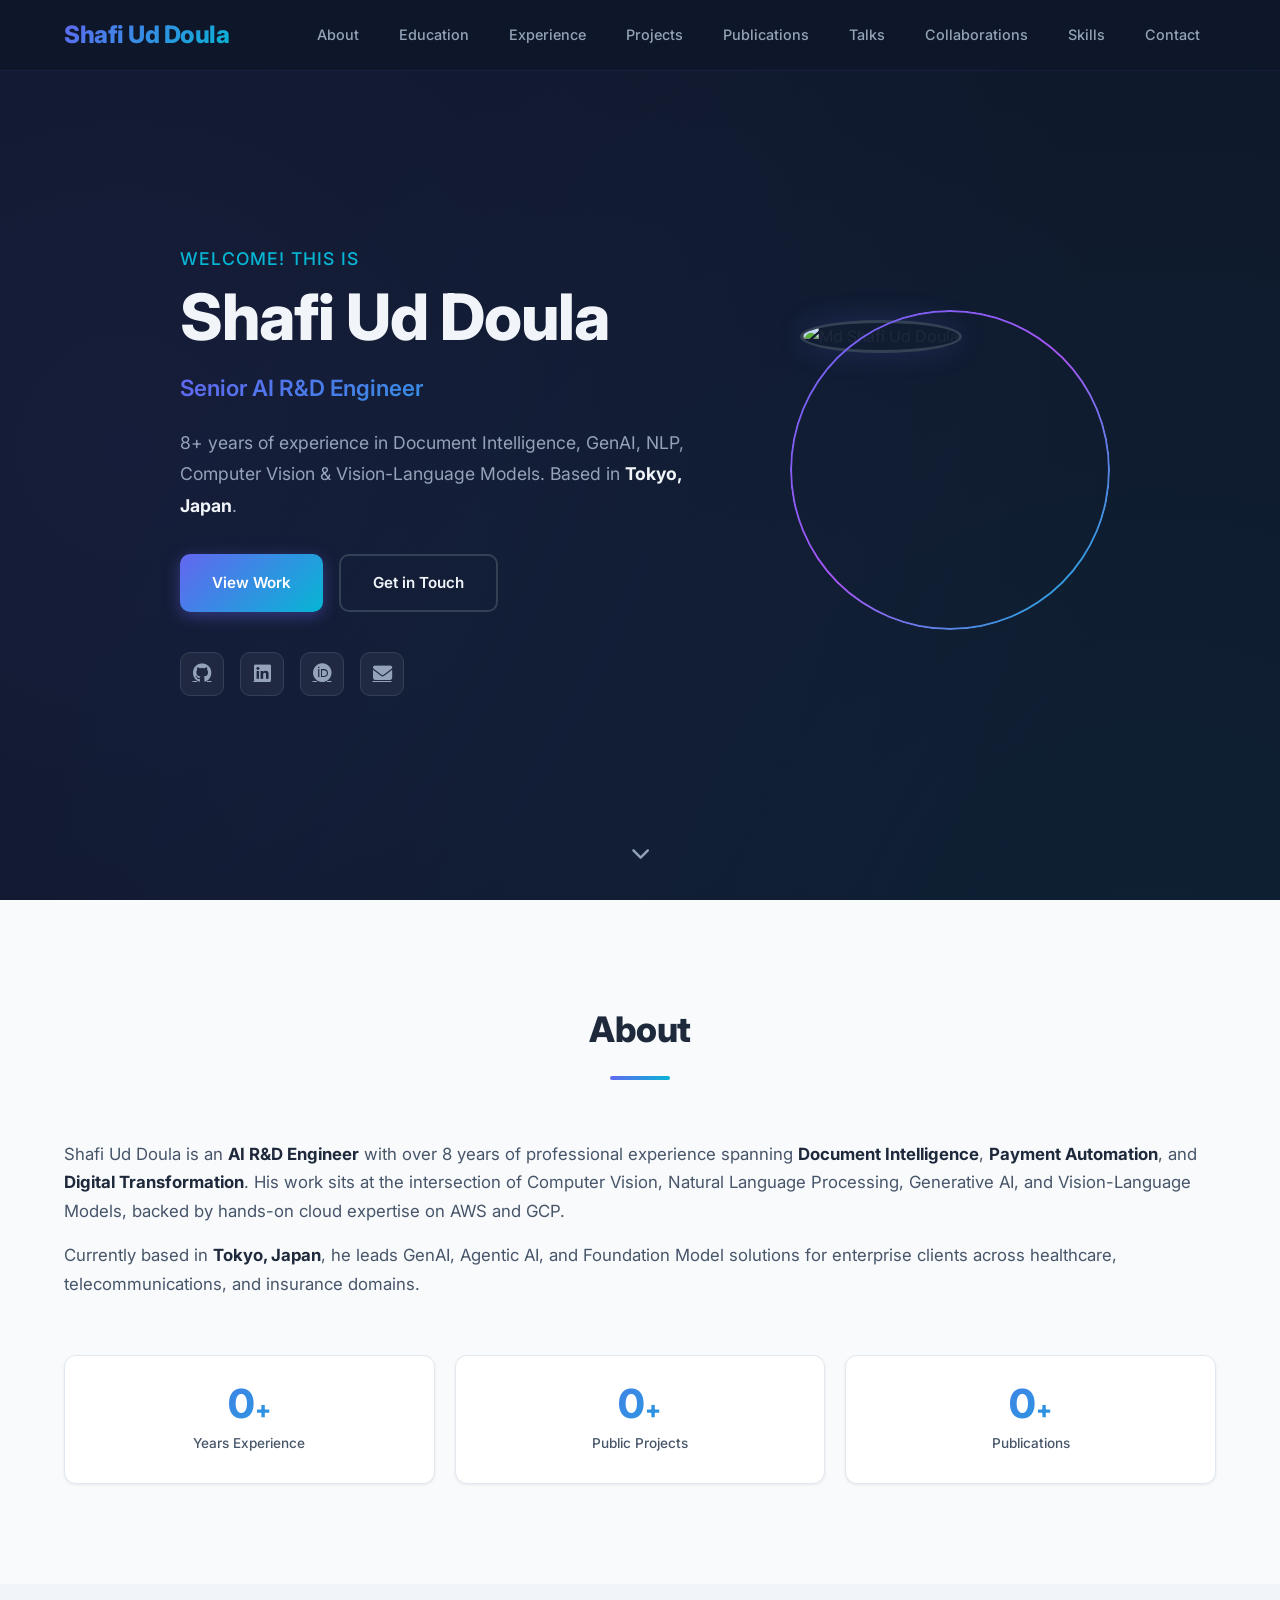
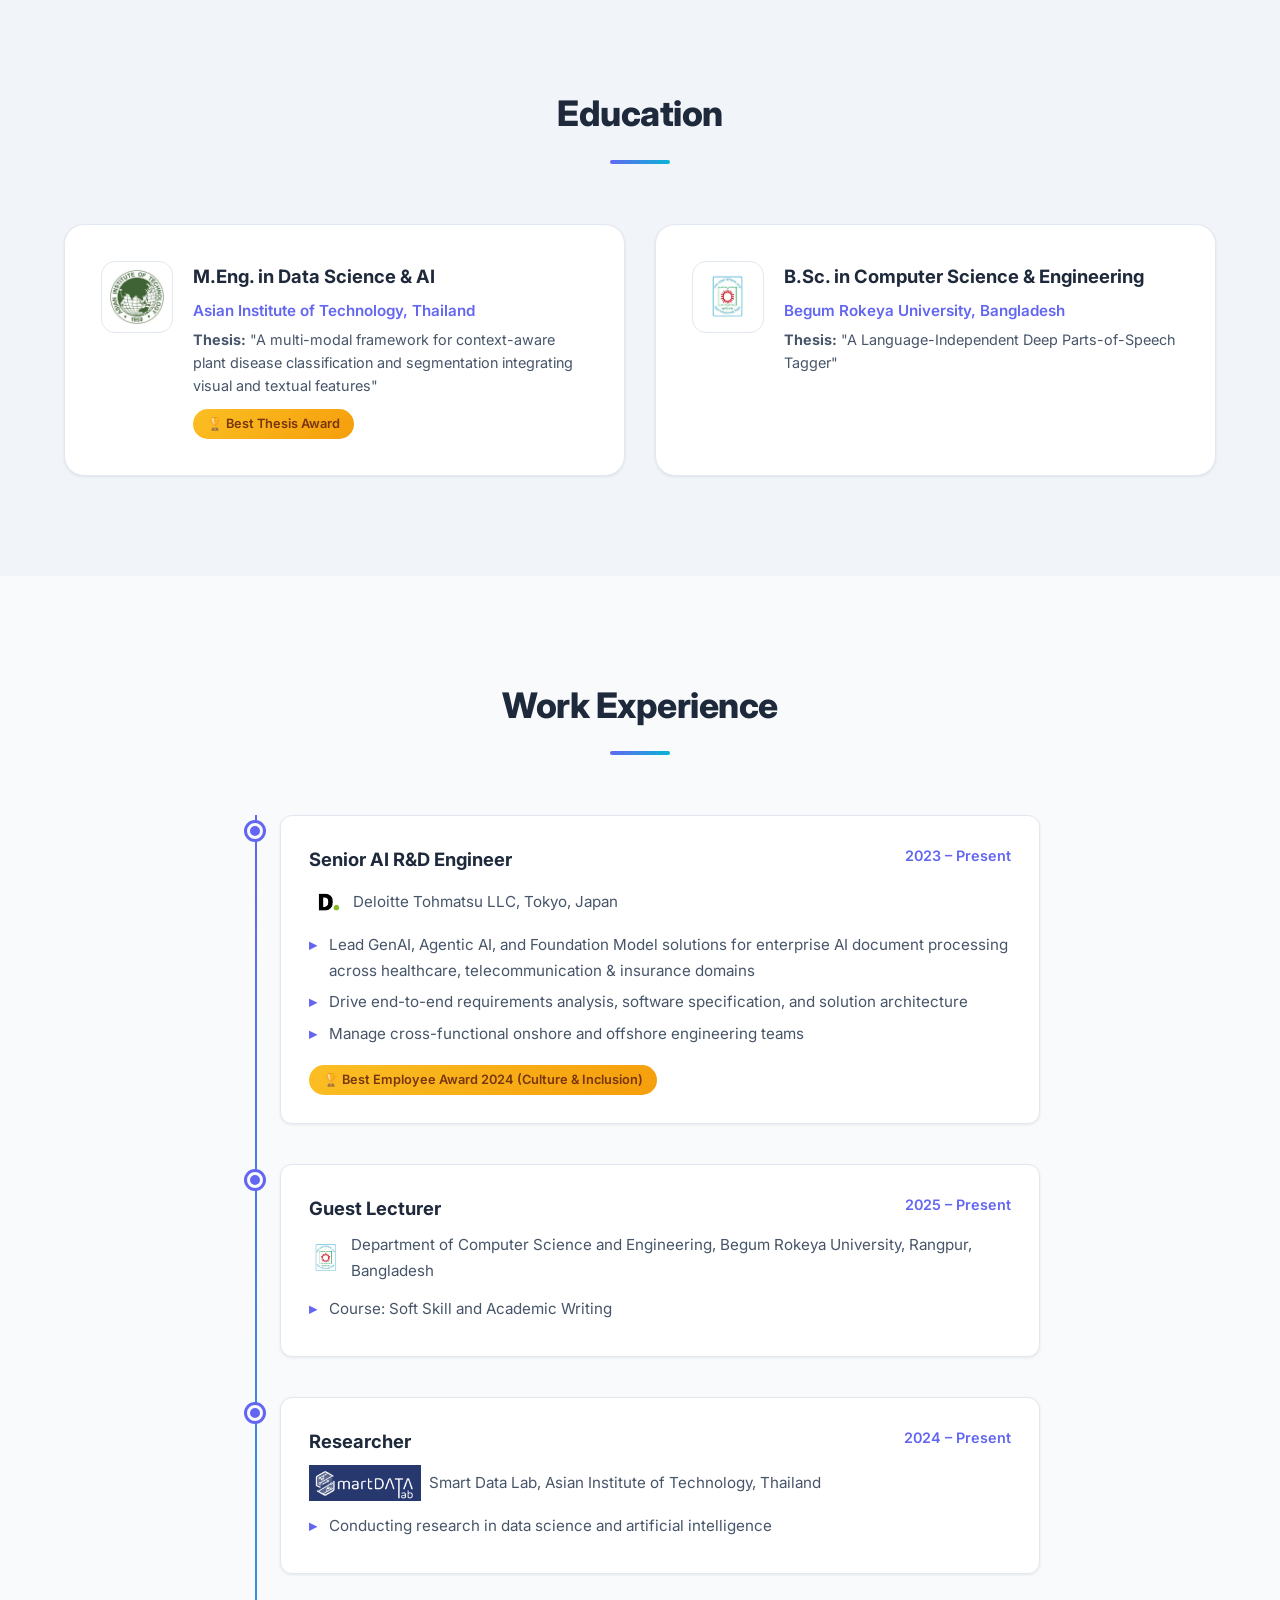
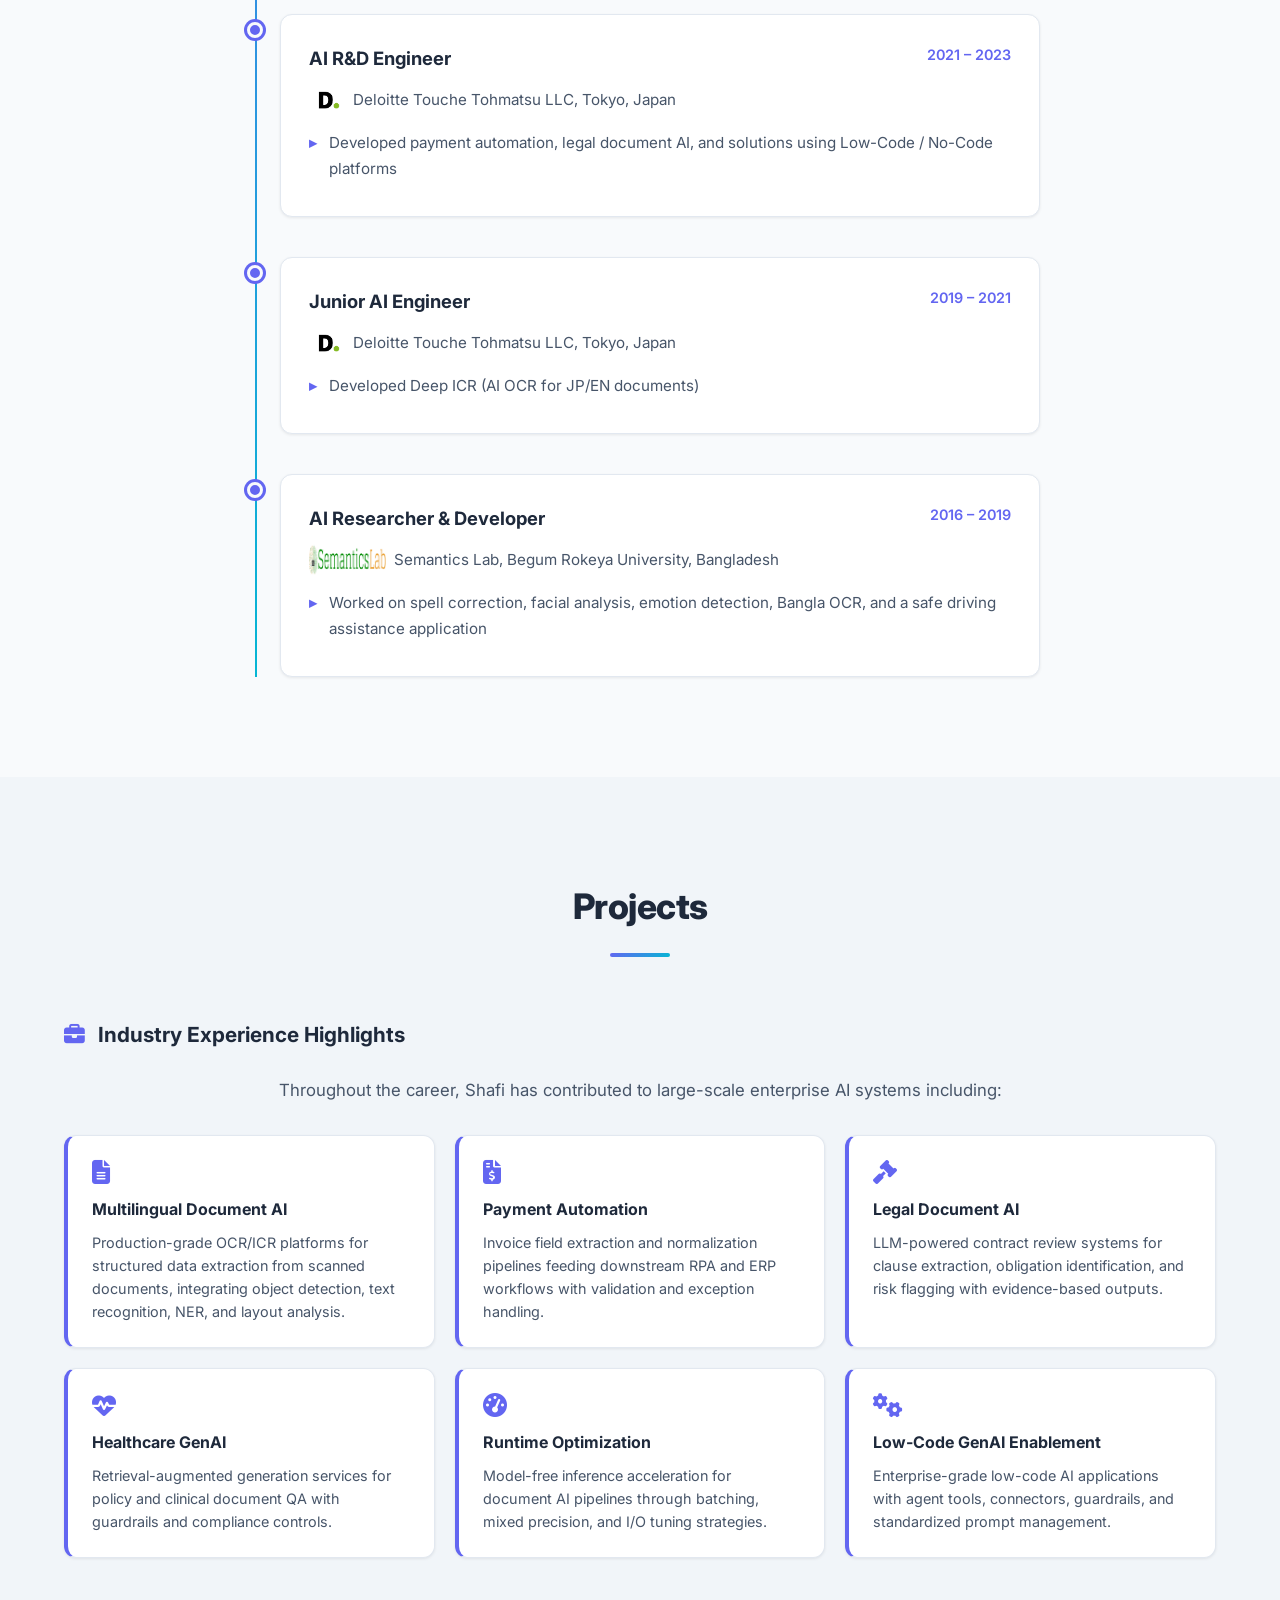
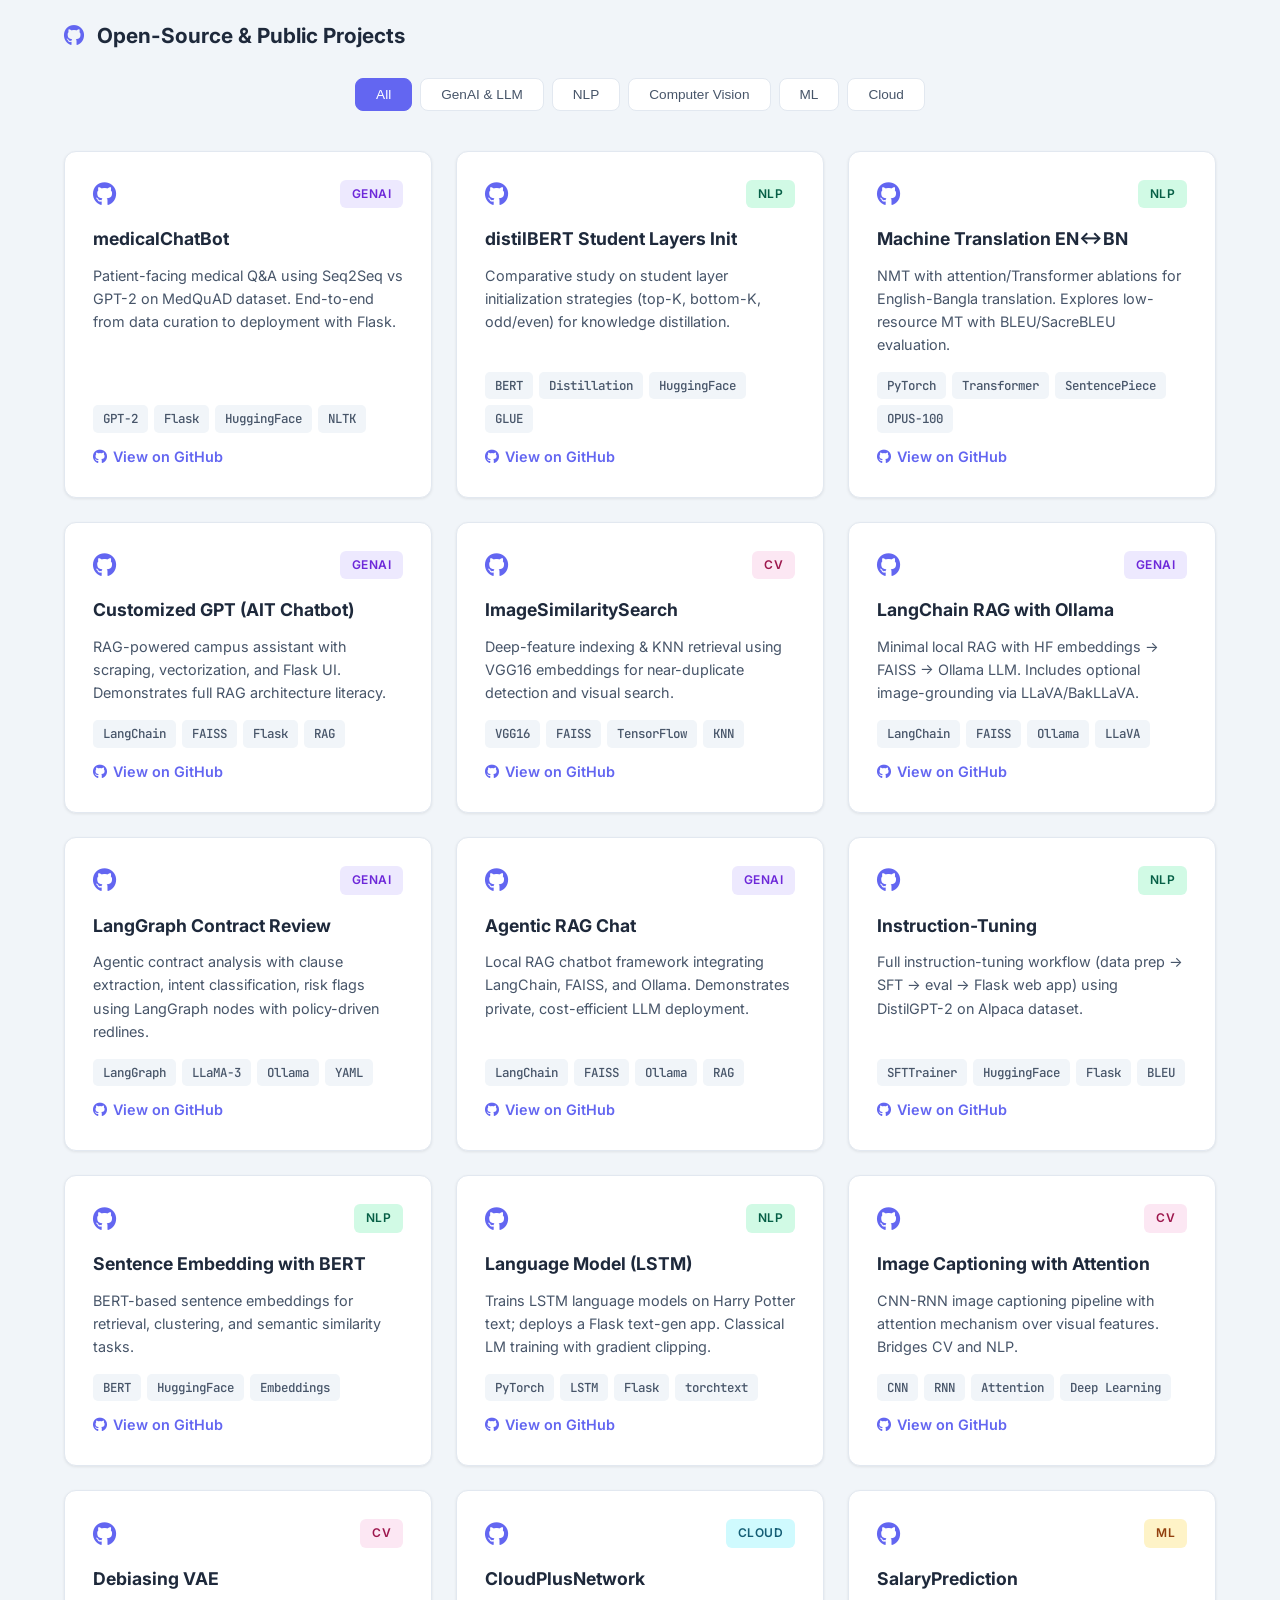
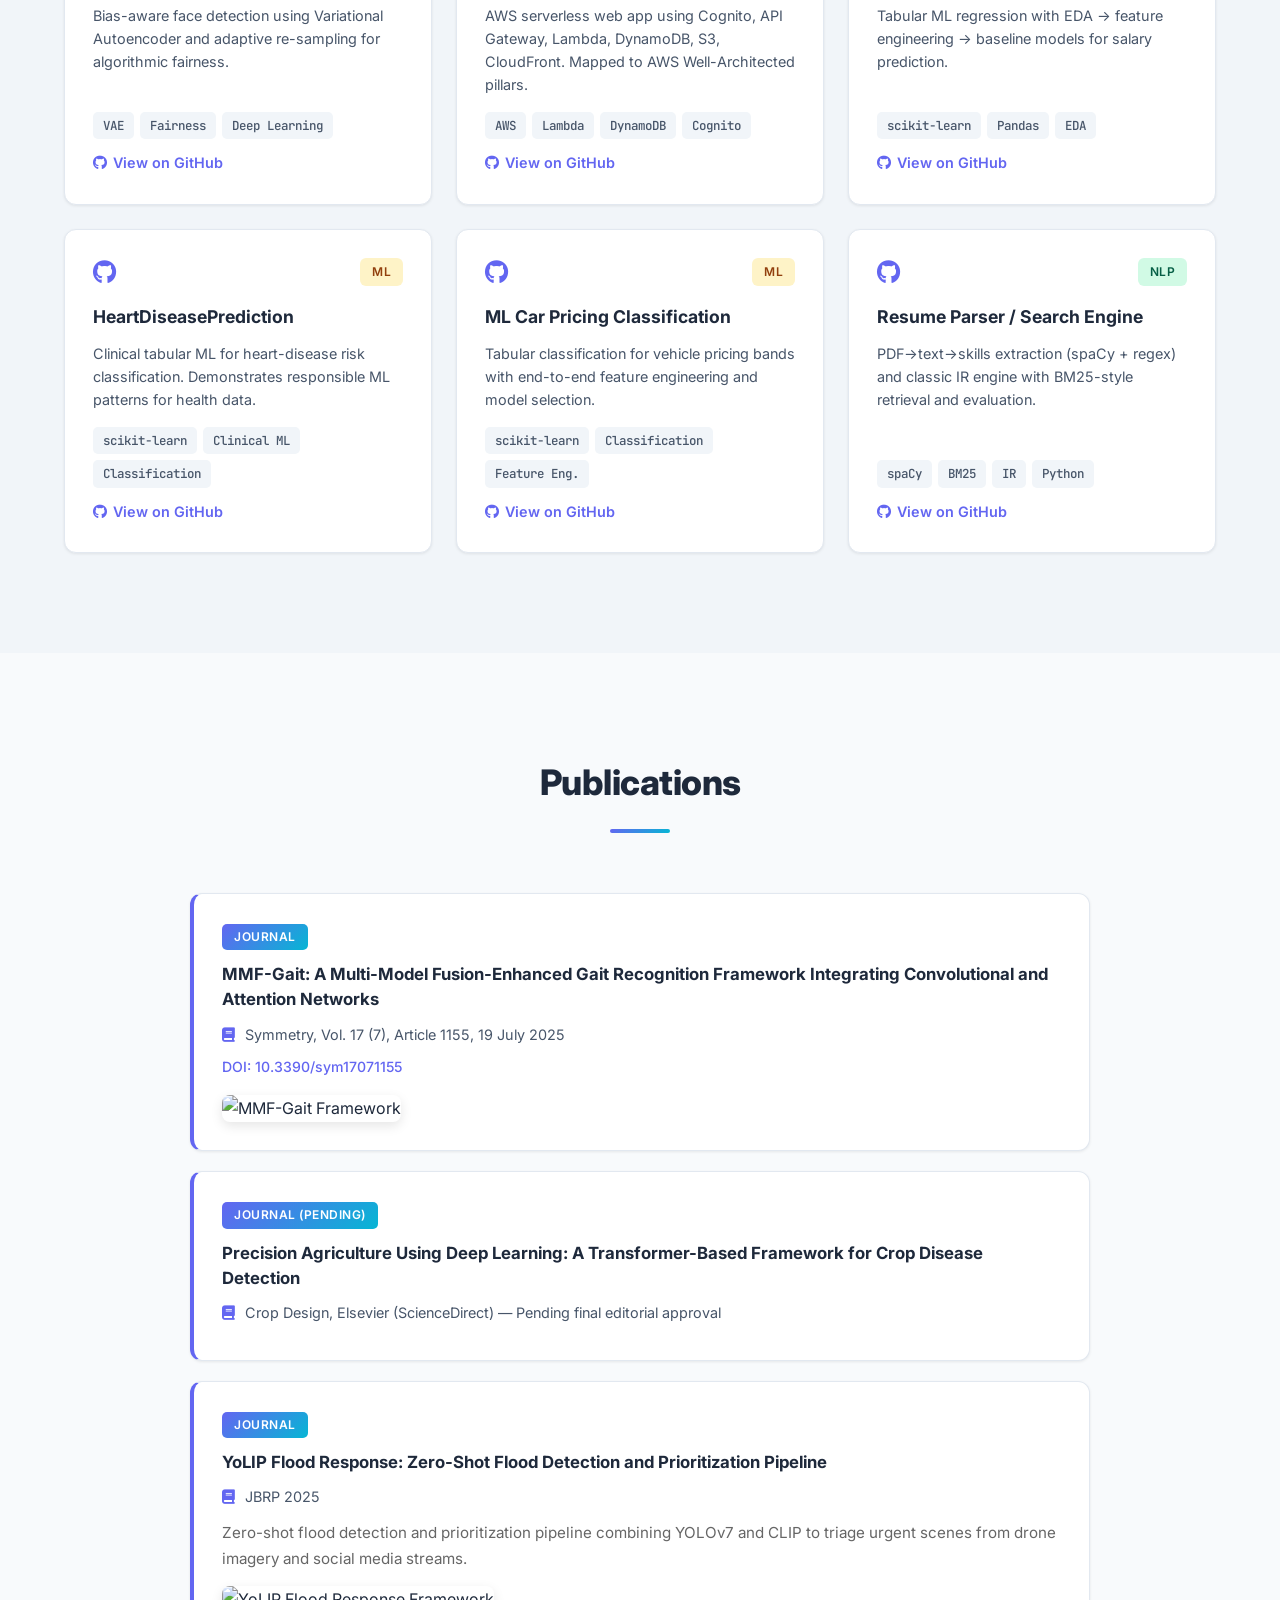
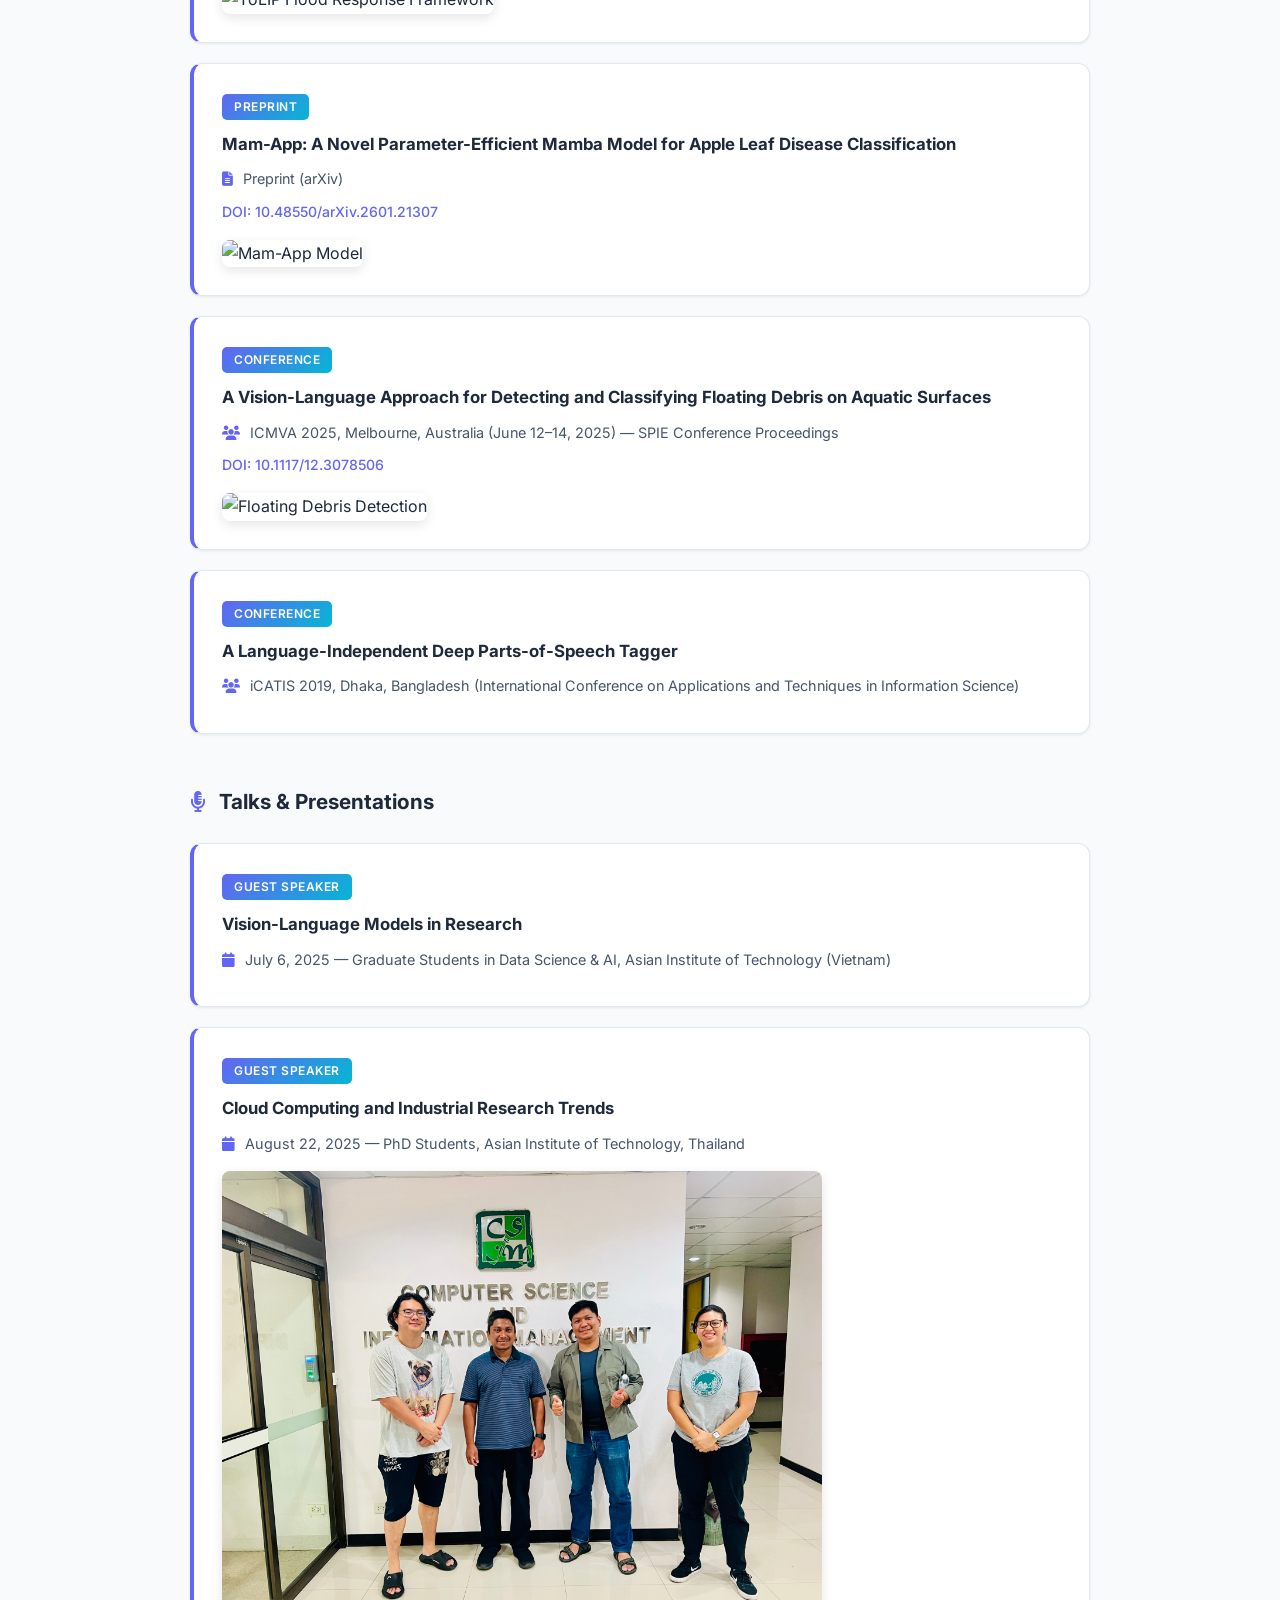
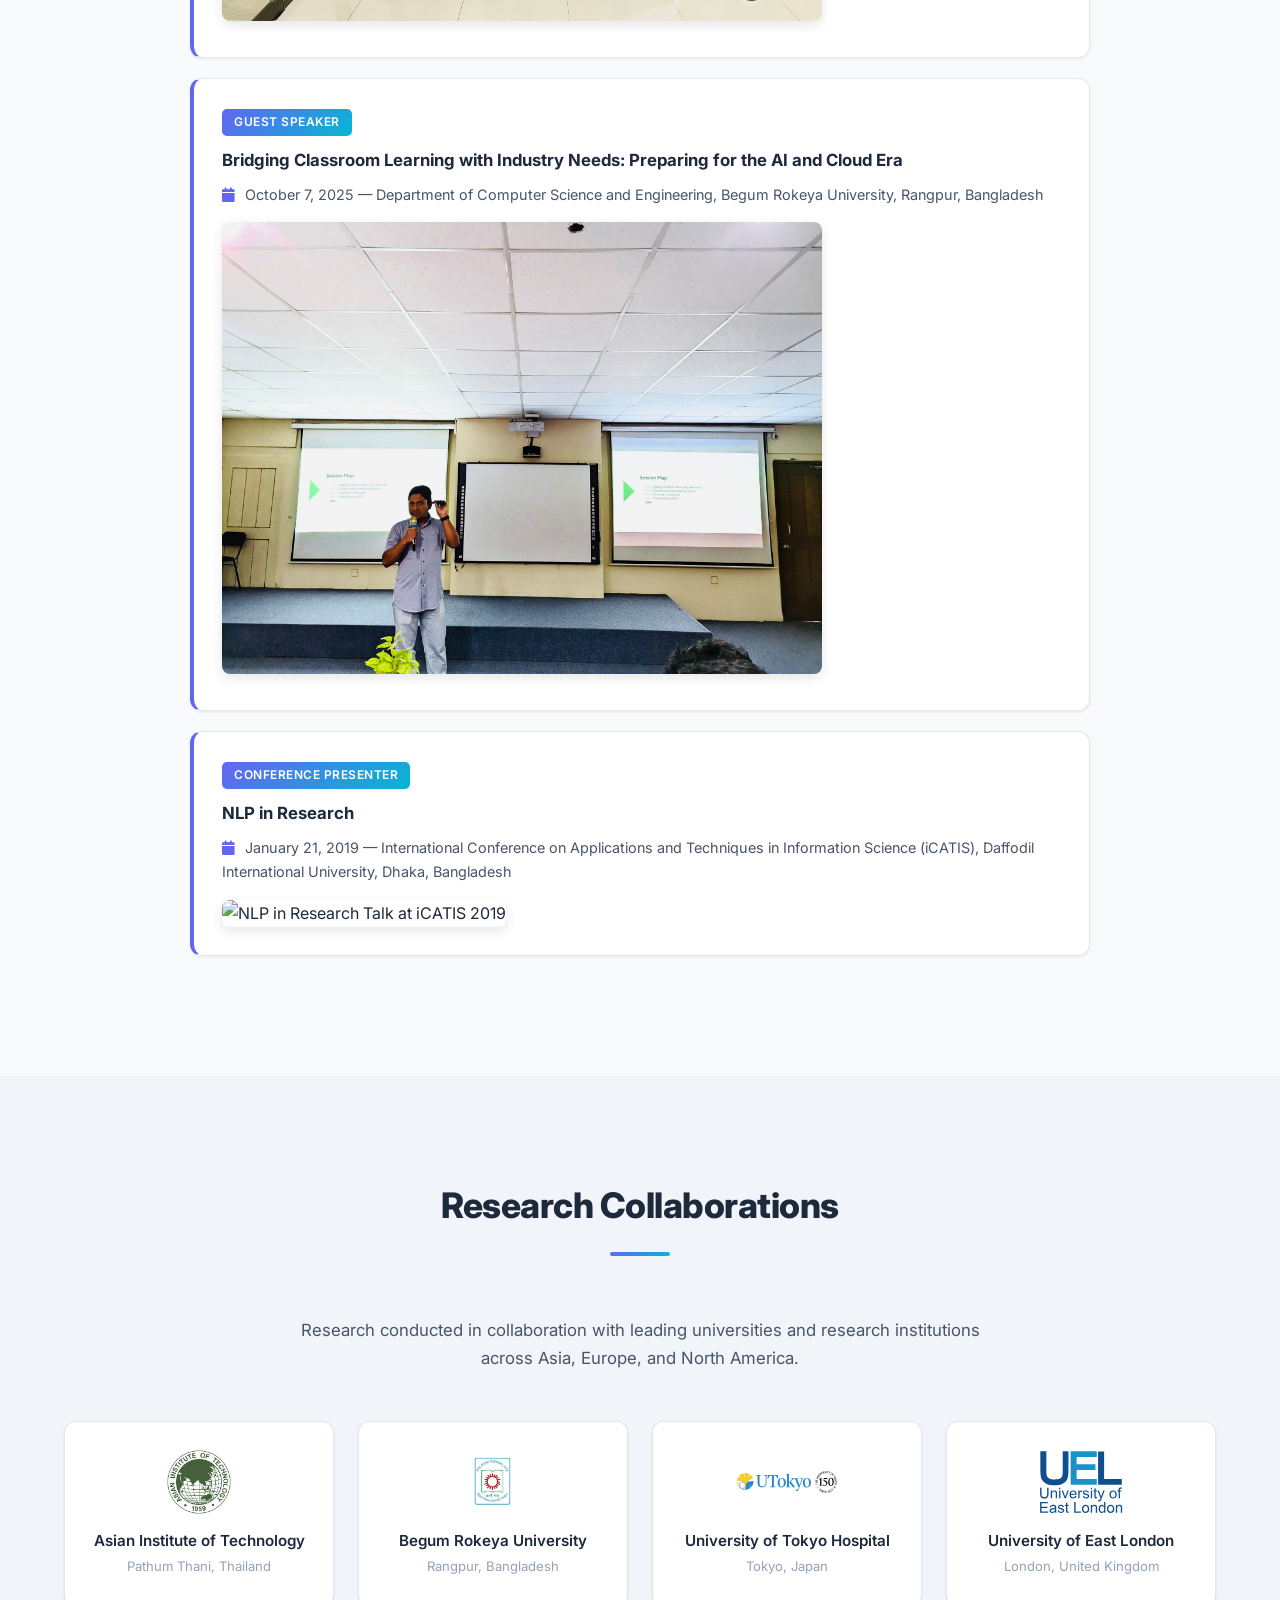
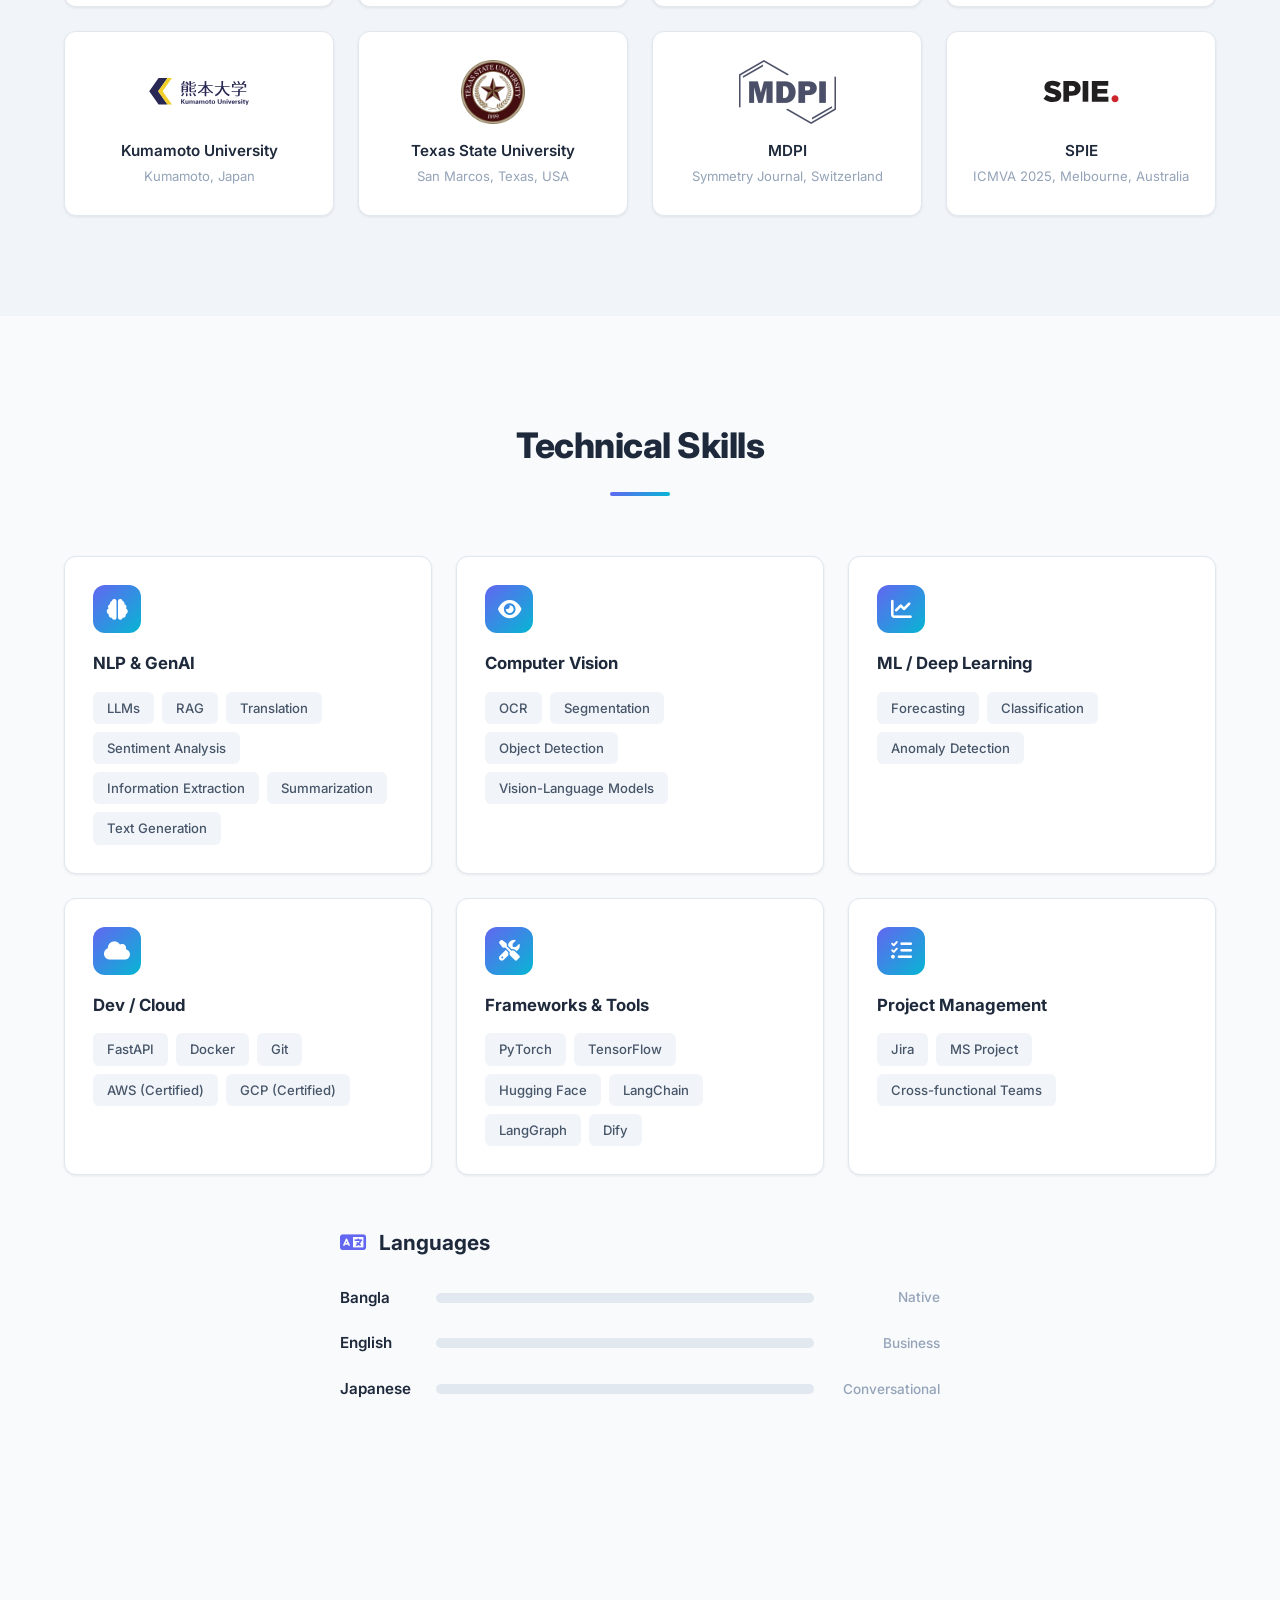
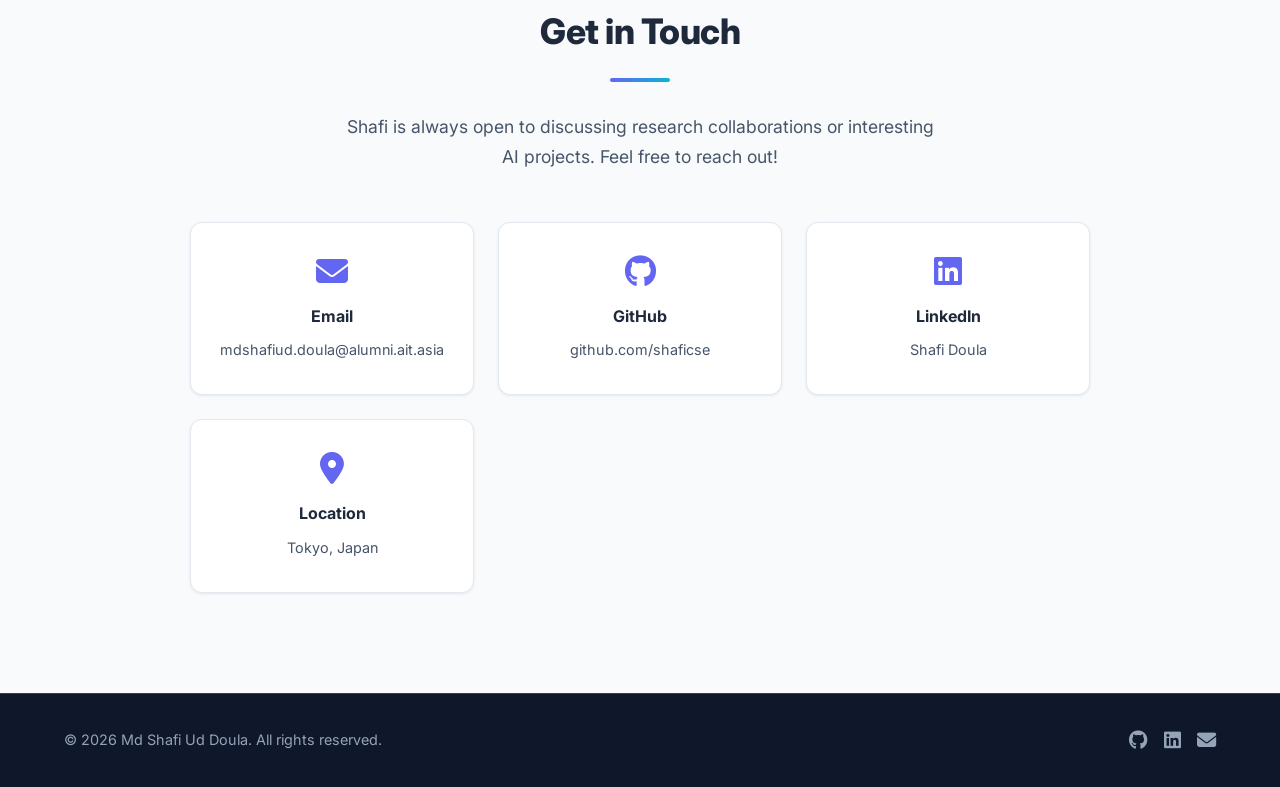
==== index.html @ 8a2961eb "Remove passing years from education section" ====
<!DOCTYPE html>
<html lang="en">
<head>
    <meta charset="UTF-8">
    <meta name="viewport" content="width=device-width, initial-scale=1.0">
    <title>Md Shafi Ud Doula — AI R&D Engineer</title>
    <meta name="description" content="Personal website of Md Shafi Ud Doula — AI R&D Engineer specializing in NLP, GenAI, Computer Vision, and Vision-Language Models.">
    <meta http-equiv="Cache-Control" content="no-cache, no-store, must-revalidate">
    <meta http-equiv="Pragma" content="no-cache">
    <meta http-equiv="Expires" content="0">
    <link rel="preconnect" href="https://fonts.googleapis.com">
    <link rel="preconnect" href="https://fonts.gstatic.com" crossorigin>
    <link href="https://fonts.googleapis.com/css2?family=Inter:wght@300;400;500;600;700;800&family=JetBrains+Mono:wght@400;500&display=swap" rel="stylesheet">
    <link rel="stylesheet" href="https://cdnjs.cloudflare.com/ajax/libs/font-awesome/6.5.1/css/all.min.css">
    <link rel="stylesheet" href="style.css?v=20260305c">
</head>
<body>
    <!-- Navigation -->
    <nav id="navbar" class="navbar">
        <div class="nav-container">
            <a href="#hero" class="nav-logo">Shafi Ud Doula</a>
            <button class="nav-toggle" id="navToggle" aria-label="Toggle navigation">
                <span></span><span></span><span></span>
            </button>
            <ul class="nav-menu" id="navMenu">
                <li><a href="#about" class="nav-link">About</a></li>
                <li><a href="#education" class="nav-link">Education</a></li>
                <li><a href="#experience" class="nav-link">Experience</a></li>
                <li><a href="#projects" class="nav-link">Projects</a></li>
                <li><a href="#publications" class="nav-link">Publications</a></li>
                <li><a href="#talks" class="nav-link">Talks</a></li>
                <li><a href="#collaborations" class="nav-link">Collaborations</a></li>
                <li><a href="#skills" class="nav-link">Skills</a></li>
                <li><a href="#contact" class="nav-link">Contact</a></li>
            </ul>
        </div>
    </nav>

    <!-- Hero Section -->
    <section id="hero" class="hero">
        <div class="hero-particles" id="particles"></div>
        <div class="hero-content">
            <div class="hero-text">
                <p class="hero-greeting">Welcome! This is</p>
                <h1 class="hero-name">Shafi Ud Doula</h1>
                <p class="hero-title typing-effect">Senior AI R&D Engineer</p>
                <p class="hero-description">
                    8+ years of experience in Document Intelligence, GenAI, NLP, Computer Vision & Vision-Language Models. 
                    Based in <strong>Tokyo, Japan</strong>.
                </p>
                <div class="hero-cta">
                    <a href="#projects" class="btn btn-primary">View Work</a>
                    <a href="#contact" class="btn btn-outline">Get in Touch</a>
                </div>
                <div class="hero-social">
                    <a href="https://github.com/shaficse" target="_blank" rel="noopener" aria-label="GitHub"><i class="fab fa-github"></i></a>
                    <a href="https://www.linkedin.com/in/shafi-doula-157063150" target="_blank" rel="noopener" aria-label="LinkedIn"><i class="fab fa-linkedin"></i></a>
                    <a href="https://orcid.org/0009-0007-6948-7768" target="_blank" rel="noopener" aria-label="ORCID"><i class="fab fa-orcid"></i></a>
                    <a href="mailto:mdshafiud.doula@alumni.ait.asia" aria-label="Email"><i class="fas fa-envelope"></i></a>
                </div>
            </div>
            <div class="hero-visual">
                <div class="hero-avatar">
                    <div class="avatar-ring"></div>
                    <img src="profile-photo.jpg" alt="Md Shafi Ud Doula" class="avatar-photo">
                </div>
            </div>
        </div>
        <a href="#about" class="scroll-indicator" aria-label="Scroll down">
            <i class="fas fa-chevron-down"></i>
        </a>
    </section>

    <!-- About Section -->
    <section id="about" class="section">
        <div class="container">
            <h2 class="section-title">About</h2>
            <div class="about-grid">
                <div class="about-text">
                    <p>
                        Shafi Ud Doula is an <strong>AI R&D Engineer</strong> with over 8 years of professional experience spanning 
                        <strong>Document Intelligence</strong>, <strong>Payment Automation</strong>, and <strong>Digital Transformation</strong>. 
                        His work sits at the intersection of Computer Vision, Natural Language Processing, Generative AI, 
                        and Vision-Language Models, backed by hands-on cloud expertise on AWS and GCP.
                    </p>
                    <p>
                        Currently based in <strong>Tokyo, Japan</strong>, 
                        he leads GenAI, Agentic AI, and Foundation Model solutions for enterprise clients across healthcare, 
                        telecommunications, and insurance domains.
                    </p>
                </div>
                <div class="about-stats">
                    <div class="stat-card">
                        <div class="stat-number" data-target="8">0</div>
                        <div class="stat-label">Years Experience</div>
                    </div>
                    <div class="stat-card">
                        <div class="stat-number" data-target="19">0</div>
                        <div class="stat-label">Public Projects</div>
                    </div>
                    <div class="stat-card">
                        <div class="stat-number" data-target="5">0</div>
                        <div class="stat-label">Publications</div>
                    </div>
                </div>
            </div>
        </div>
    </section>

    <!-- Education Section -->
    <section id="education" class="section section-alt">
        <div class="container">
            <h2 class="section-title">Education</h2>
            <div class="education-grid">
                <div class="edu-card">
                    <div class="edu-icon"><img src="logos/ait.jpeg" alt="AIT Logo"></div>
                    <div class="edu-content">
                        <h3>M.Eng. in Data Science & AI</h3>
                        <p class="edu-institution">Asian Institute of Technology, Thailand</p>
                        <p class="edu-thesis"><strong>Thesis:</strong> "A multi-modal framework for context-aware plant disease classification and segmentation integrating visual and textual features"</p>
                        <span class="edu-badge">🏆 Best Thesis Award</span>
                    </div>
                </div>
                <div class="edu-card">
                    <div class="edu-icon"><img src="logos/brur.jpeg" alt="BRUR Logo"></div>
                    <div class="edu-content">
                        <h3>B.Sc. in Computer Science & Engineering</h3>
                        <p class="edu-institution">Begum Rokeya University, Bangladesh</p>
                        <p class="edu-thesis"><strong>Thesis:</strong> "A Language-Independent Deep Parts-of-Speech Tagger"</p>
                    </div>
                </div>
            </div>
        </div>
    </section>

    <!-- Experience Section -->
    <section id="experience" class="section">
        <div class="container">
            <h2 class="section-title">Work Experience</h2>
            <div class="timeline">
                <div class="timeline-item">
                    <div class="timeline-marker"></div>
                    <div class="timeline-content">
                        <div class="timeline-header">
                            <h3>Senior AI R&D Engineer</h3>
                            <span class="timeline-date">2023 – Present</span>
                        </div>
                        <p class="timeline-company"><img src="logos/dl.png" alt="Deloitte" class="timeline-logo"> Deloitte Tohmatsu LLC, Tokyo, Japan</p>
                        <ul>
                            <li>Lead GenAI, Agentic AI, and Foundation Model solutions for enterprise AI document processing across healthcare, telecommunication & insurance domains</li>
                            <li>Drive end-to-end requirements analysis, software specification, and solution architecture</li>
                            <li>Manage cross-functional onshore and offshore engineering teams</li>
                        </ul>
                        <span class="timeline-badge">🏆 Best Employee Award 2024 (Culture & Inclusion)</span>
                    </div>
                </div>
                <div class="timeline-item">
                    <div class="timeline-marker"></div>
                    <div class="timeline-content">
                        <div class="timeline-header">
                            <h3>Guest Lecturer</h3>
                            <span class="timeline-date">2025 – Present</span>
                        </div>
                        <p class="timeline-company"><img src="logos/brur.jpeg" alt="BRUR" class="timeline-logo"> Department of Computer Science and Engineering, Begum Rokeya University, Rangpur, Bangladesh</p>
                        <ul>
                            <li>Course: Soft Skill and Academic Writing</li>
                        </ul>
                    </div>
                </div>
                <div class="timeline-item">
                    <div class="timeline-marker"></div>
                    <div class="timeline-content">
                        <div class="timeline-header">
                            <h3>Researcher</h3>
                            <span class="timeline-date">2024 – Present</span>
                        </div>
                        <p class="timeline-company"><img src="logos/smartdatalab.jpeg" alt="Smart Data Lab" class="timeline-logo"> Smart Data Lab, Asian Institute of Technology, Thailand</p>
                        <ul>
                            <li>Conducting research in data science and artificial intelligence</li>
                        </ul>
                    </div>
                </div>
                <div class="timeline-item">
                    <div class="timeline-marker"></div>
                    <div class="timeline-content">
                        <div class="timeline-header">
                            <h3>AI R&D Engineer</h3>
                            <span class="timeline-date">2021 – 2023</span>
                        </div>
                        <p class="timeline-company"><img src="logos/dl.png" alt="Deloitte" class="timeline-logo"> Deloitte Touche Tohmatsu LLC, Tokyo, Japan</p>
                        <ul>
                            <li>Developed payment automation, legal document AI, and solutions using Low-Code / No-Code platforms</li>
                        </ul>
                    </div>
                </div>
                <div class="timeline-item">
                    <div class="timeline-marker"></div>
                    <div class="timeline-content">
                        <div class="timeline-header">
                            <h3>Junior AI Engineer</h3>
                            <span class="timeline-date">2019 – 2021</span>
                        </div>
                        <p class="timeline-company"><img src="logos/dl.png" alt="Deloitte" class="timeline-logo"> Deloitte Touche Tohmatsu LLC, Tokyo, Japan</p>
                        <ul>
                            <li>Developed Deep ICR (AI OCR for JP/EN documents)</li>
                        </ul>
                    </div>
                </div>
                <div class="timeline-item">
                    <div class="timeline-marker"></div>
                    <div class="timeline-content">
                        <div class="timeline-header">
                            <h3>AI Researcher & Developer</h3>
                            <span class="timeline-date">2016 – 2019</span>
                        </div>
                        <p class="timeline-company"><img src="logos/sl.png" alt="Semantics Lab" class="timeline-logo"> Semantics Lab, Begum Rokeya University, Bangladesh</p>
                        <ul>
                            <li>Worked on spell correction, facial analysis, emotion detection, Bangla OCR, and a safe driving assistance application</li>
                        </ul>
                    </div>
                </div>
            </div>
        </div>
    </section>

    <!-- Projects Section -->
    <section id="projects" class="section section-alt">
        <div class="container">
            <h2 class="section-title">Projects</h2>

            <!-- Industry Experience Summary -->
            <div class="industry-summary">
                <h3 class="subsection-title"><i class="fas fa-briefcase"></i> Industry Experience Highlights</h3>
                <p class="industry-desc">Throughout the career, Shafi has contributed to large-scale enterprise AI systems including:</p>
                <div class="industry-grid">
                    <div class="industry-item">
                        <i class="fas fa-file-alt"></i>
                        <h4>Multilingual Document AI</h4>
                        <p>Production-grade OCR/ICR platforms for structured data extraction from scanned documents, integrating object detection, text recognition, NER, and layout analysis.</p>
                    </div>
                    <div class="industry-item">
                        <i class="fas fa-file-invoice-dollar"></i>
                        <h4>Payment Automation</h4>
                        <p>Invoice field extraction and normalization pipelines feeding downstream RPA and ERP workflows with validation and exception handling.</p>
                    </div>
                    <div class="industry-item">
                        <i class="fas fa-gavel"></i>
                        <h4>Legal Document AI</h4>
                        <p>LLM-powered contract review systems for clause extraction, obligation identification, and risk flagging with evidence-based outputs.</p>
                    </div>
                    <div class="industry-item">
                        <i class="fas fa-heartbeat"></i>
                        <h4>Healthcare GenAI</h4>
                        <p>Retrieval-augmented generation services for policy and clinical document QA with guardrails and compliance controls.</p>
                    </div>
                    <div class="industry-item">
                        <i class="fas fa-tachometer-alt"></i>
                        <h4>Runtime Optimization</h4>
                        <p>Model-free inference acceleration for document AI pipelines through batching, mixed precision, and I/O tuning strategies.</p>
                    </div>
                    <div class="industry-item">
                        <i class="fas fa-cogs"></i>
                        <h4>Low-Code GenAI Enablement</h4>
                        <p>Enterprise-grade low-code AI applications with agent tools, connectors, guardrails, and standardized prompt management.</p>
                    </div>
                </div>
            </div>

            <!-- Public GitHub Projects -->
            <h3 class="subsection-title" style="margin-top: 60px;"><i class="fab fa-github"></i> Open-Source &amp; Public Projects</h3>
            <div class="projects-filter">
                <button class="filter-btn active" data-filter="all">All</button>
                <button class="filter-btn" data-filter="genai">GenAI &amp; LLM</button>
                <button class="filter-btn" data-filter="nlp">NLP</button>
                <button class="filter-btn" data-filter="cv">Computer Vision</button>
                <button class="filter-btn" data-filter="ml">ML</button>
                <button class="filter-btn" data-filter="cloud">Cloud</button>
            </div>
            <div class="projects-grid">
                <!-- Public GitHub Projects -->
                <div class="project-card" data-category="genai nlp">
                    <div class="project-header">
                        <i class="fab fa-github project-icon"></i>
                        <span class="project-tag tag-genai">GenAI</span>
                    </div>
                    <h3>medicalChatBot</h3>
                    <p>Patient-facing medical Q&A using Seq2Seq vs GPT-2 on MedQuAD dataset. End-to-end from data curation to deployment with Flask.</p>
                    <div class="project-tech">
                        <span>GPT-2</span><span>Flask</span><span>HuggingFace</span><span>NLTK</span>
                    </div>
                    <a href="https://github.com/shaficse/medicalChatBot" target="_blank" class="project-link"><i class="fab fa-github"></i> View on GitHub</a>
                </div>

                <div class="project-card" data-category="nlp genai">
                    <div class="project-header">
                        <i class="fab fa-github project-icon"></i>
                        <span class="project-tag tag-nlp">NLP</span>
                    </div>
                    <h3>distilBERT Student Layers Init</h3>
                    <p>Comparative study on student layer initialization strategies (top-K, bottom-K, odd/even) for knowledge distillation.</p>
                    <div class="project-tech">
                        <span>BERT</span><span>Distillation</span><span>HuggingFace</span><span>GLUE</span>
                    </div>
                    <a href="https://github.com/shaficse/distilBERT-Student-Layers-Initialization" target="_blank" class="project-link"><i class="fab fa-github"></i> View on GitHub</a>
                </div>

                <div class="project-card" data-category="nlp">
                    <div class="project-header">
                        <i class="fab fa-github project-icon"></i>
                        <span class="project-tag tag-nlp">NLP</span>
                    </div>
                    <h3>Machine Translation EN↔BN</h3>
                    <p>NMT with attention/Transformer ablations for English-Bangla translation. Explores low-resource MT with BLEU/SacreBLEU evaluation.</p>
                    <div class="project-tech">
                        <span>PyTorch</span><span>Transformer</span><span>SentencePiece</span><span>OPUS-100</span>
                    </div>
                    <a href="https://github.com/shaficse/Machine-Translation-En-Bn" target="_blank" class="project-link"><i class="fab fa-github"></i> View on GitHub</a>
                </div>

                <div class="project-card" data-category="genai">
                    <div class="project-header">
                        <i class="fab fa-github project-icon"></i>
                        <span class="project-tag tag-genai">GenAI</span>
                    </div>
                    <h3>Customized GPT (AIT Chatbot)</h3>
                    <p>RAG-powered campus assistant with scraping, vectorization, and Flask UI. Demonstrates full RAG architecture literacy.</p>
                    <div class="project-tech">
                        <span>LangChain</span><span>FAISS</span><span>Flask</span><span>RAG</span>
                    </div>
                    <a href="https://github.com/shaficse/Customized-GPT" target="_blank" class="project-link"><i class="fab fa-github"></i> View on GitHub</a>
                </div>

                <div class="project-card" data-category="cv">
                    <div class="project-header">
                        <i class="fab fa-github project-icon"></i>
                        <span class="project-tag tag-cv">CV</span>
                    </div>
                    <h3>ImageSimilaritySearch</h3>
                    <p>Deep-feature indexing & KNN retrieval using VGG16 embeddings for near-duplicate detection and visual search.</p>
                    <div class="project-tech">
                        <span>VGG16</span><span>FAISS</span><span>TensorFlow</span><span>KNN</span>
                    </div>
                    <a href="https://github.com/shaficse/ImageSimilaritySearch" target="_blank" class="project-link"><i class="fab fa-github"></i> View on GitHub</a>
                </div>

                <div class="project-card" data-category="genai">
                    <div class="project-header">
                        <i class="fab fa-github project-icon"></i>
                        <span class="project-tag tag-genai">GenAI</span>
                    </div>
                    <h3>LangChain RAG with Ollama</h3>
                    <p>Minimal local RAG with HF embeddings → FAISS → Ollama LLM. Includes optional image-grounding via LLaVA/BakLLaVA.</p>
                    <div class="project-tech">
                        <span>LangChain</span><span>FAISS</span><span>Ollama</span><span>LLaVA</span>
                    </div>
                    <a href="https://github.com/shaficse/langchain-rag-with-ollama" target="_blank" class="project-link"><i class="fab fa-github"></i> View on GitHub</a>
                </div>

                <div class="project-card" data-category="genai">
                    <div class="project-header">
                        <i class="fab fa-github project-icon"></i>
                        <span class="project-tag tag-genai">GenAI</span>
                    </div>
                    <h3>LangGraph Contract Review</h3>
                    <p>Agentic contract analysis with clause extraction, intent classification, risk flags using LangGraph nodes with policy-driven redlines.</p>
                    <div class="project-tech">
                        <span>LangGraph</span><span>LLaMA-3</span><span>Ollama</span><span>YAML</span>
                    </div>
                    <a href="https://github.com/shaficse/langgraph-ollama-contract-review" target="_blank" class="project-link"><i class="fab fa-github"></i> View on GitHub</a>
                </div>

                <div class="project-card" data-category="genai">
                    <div class="project-header">
                        <i class="fab fa-github project-icon"></i>
                        <span class="project-tag tag-genai">GenAI</span>
                    </div>
                    <h3>Agentic RAG Chat</h3>
                    <p>Local RAG chatbot framework integrating LangChain, FAISS, and Ollama. Demonstrates private, cost-efficient LLM deployment.</p>
                    <div class="project-tech">
                        <span>LangChain</span><span>FAISS</span><span>Ollama</span><span>RAG</span>
                    </div>
                    <a href="https://github.com/shaficse/Agentic-RAG-Ollama-LangChain-Chat" target="_blank" class="project-link"><i class="fab fa-github"></i> View on GitHub</a>
                </div>

                <div class="project-card" data-category="nlp genai">
                    <div class="project-header">
                        <i class="fab fa-github project-icon"></i>
                        <span class="project-tag tag-nlp">NLP</span>
                    </div>
                    <h3>Instruction-Tuning</h3>
                    <p>Full instruction-tuning workflow (data prep → SFT → eval → Flask web app) using DistilGPT-2 on Alpaca dataset.</p>
                    <div class="project-tech">
                        <span>SFTTrainer</span><span>HuggingFace</span><span>Flask</span><span>BLEU</span>
                    </div>
                    <a href="https://github.com/shaficse/Instruction-Tuning" target="_blank" class="project-link"><i class="fab fa-github"></i> View on GitHub</a>
                </div>

                <div class="project-card" data-category="nlp">
                    <div class="project-header">
                        <i class="fab fa-github project-icon"></i>
                        <span class="project-tag tag-nlp">NLP</span>
                    </div>
                    <h3>Sentence Embedding with BERT</h3>
                    <p>BERT-based sentence embeddings for retrieval, clustering, and semantic similarity tasks.</p>
                    <div class="project-tech">
                        <span>BERT</span><span>HuggingFace</span><span>Embeddings</span>
                    </div>
                    <a href="https://github.com/shaficse/Sentence-Embedding-with-BERT" target="_blank" class="project-link"><i class="fab fa-github"></i> View on GitHub</a>
                </div>

                <div class="project-card" data-category="nlp">
                    <div class="project-header">
                        <i class="fab fa-github project-icon"></i>
                        <span class="project-tag tag-nlp">NLP</span>
                    </div>
                    <h3>Language Model (LSTM)</h3>
                    <p>Trains LSTM language models on Harry Potter text; deploys a Flask text-gen app. Classical LM training with gradient clipping.</p>
                    <div class="project-tech">
                        <span>PyTorch</span><span>LSTM</span><span>Flask</span><span>torchtext</span>
                    </div>
                    <a href="https://github.com/shaficse/Language-Model" target="_blank" class="project-link"><i class="fab fa-github"></i> View on GitHub</a>
                </div>

                <div class="project-card" data-category="cv">
                    <div class="project-header">
                        <i class="fab fa-github project-icon"></i>
                        <span class="project-tag tag-cv">CV</span>
                    </div>
                    <h3>Image Captioning with Attention</h3>
                    <p>CNN-RNN image captioning pipeline with attention mechanism over visual features. Bridges CV and NLP.</p>
                    <div class="project-tech">
                        <span>CNN</span><span>RNN</span><span>Attention</span><span>Deep Learning</span>
                    </div>
                    <a href="https://github.com/shaficse/Image-Captioning-with-Attention-Mechanism" target="_blank" class="project-link"><i class="fab fa-github"></i> View on GitHub</a>
                </div>

                <div class="project-card" data-category="cv">
                    <div class="project-header">
                        <i class="fab fa-github project-icon"></i>
                        <span class="project-tag tag-cv">CV</span>
                    </div>
                    <h3>Debiasing VAE</h3>
                    <p>Bias-aware face detection using Variational Autoencoder and adaptive re-sampling for algorithmic fairness.</p>
                    <div class="project-tech">
                        <span>VAE</span><span>Fairness</span><span>Deep Learning</span>
                    </div>
                    <a href="https://github.com/shaficse/Debiasing_Variational_Autoencoder" target="_blank" class="project-link"><i class="fab fa-github"></i> View on GitHub</a>
                </div>

                <div class="project-card" data-category="cloud">
                    <div class="project-header">
                        <i class="fab fa-github project-icon"></i>
                        <span class="project-tag tag-cloud">Cloud</span>
                    </div>
                    <h3>CloudPlusNetwork</h3>
                    <p>AWS serverless web app using Cognito, API Gateway, Lambda, DynamoDB, S3, CloudFront. Mapped to AWS Well-Architected pillars.</p>
                    <div class="project-tech">
                        <span>AWS</span><span>Lambda</span><span>DynamoDB</span><span>Cognito</span>
                    </div>
                    <a href="https://github.com/shaficse/CloudPlusNetwork" target="_blank" class="project-link"><i class="fab fa-github"></i> View on GitHub</a>
                </div>

                <div class="project-card" data-category="ml">
                    <div class="project-header">
                        <i class="fab fa-github project-icon"></i>
                        <span class="project-tag tag-ml">ML</span>
                    </div>
                    <h3>SalaryPrediction</h3>
                    <p>Tabular ML regression with EDA → feature engineering → baseline models for salary prediction.</p>
                    <div class="project-tech">
                        <span>scikit-learn</span><span>Pandas</span><span>EDA</span>
                    </div>
                    <a href="https://github.com/shaficse/SalaryPrediction" target="_blank" class="project-link"><i class="fab fa-github"></i> View on GitHub</a>
                </div>

                <div class="project-card" data-category="ml">
                    <div class="project-header">
                        <i class="fab fa-github project-icon"></i>
                        <span class="project-tag tag-ml">ML</span>
                    </div>
                    <h3>HeartDiseasePrediction</h3>
                    <p>Clinical tabular ML for heart-disease risk classification. Demonstrates responsible ML patterns for health data.</p>
                    <div class="project-tech">
                        <span>scikit-learn</span><span>Clinical ML</span><span>Classification</span>
                    </div>
                    <a href="https://github.com/shaficse/HeartDiseasePrediction" target="_blank" class="project-link"><i class="fab fa-github"></i> View on GitHub</a>
                </div>

                <div class="project-card" data-category="ml">
                    <div class="project-header">
                        <i class="fab fa-github project-icon"></i>
                        <span class="project-tag tag-ml">ML</span>
                    </div>
                    <h3>ML Car Pricing Classification</h3>
                    <p>Tabular classification for vehicle pricing bands with end-to-end feature engineering and model selection.</p>
                    <div class="project-tech">
                        <span>scikit-learn</span><span>Classification</span><span>Feature Eng.</span>
                    </div>
                    <a href="https://github.com/shaficse/ML-Car-Pricing-Classification" target="_blank" class="project-link"><i class="fab fa-github"></i> View on GitHub</a>
                </div>

                <div class="project-card" data-category="nlp">
                    <div class="project-header">
                        <i class="fab fa-github project-icon"></i>
                        <span class="project-tag tag-nlp">NLP</span>
                    </div>
                    <h3>Resume Parser / Search Engine</h3>
                    <p>PDF→text→skills extraction (spaCy + regex) and classic IR engine with BM25-style retrieval and evaluation.</p>
                    <div class="project-tech">
                        <span>spaCy</span><span>BM25</span><span>IR</span><span>Python</span>
                    </div>
                    <a href="https://github.com/shaficse/Resume-Parser" target="_blank" class="project-link"><i class="fab fa-github"></i> View on GitHub</a>
                </div>
            </div>
        </div>
    </section>

    <!-- Publications Section -->
    <section id="publications" class="section">
        <div class="container">
            <h2 class="section-title">Publications</h2>
            <div class="publications-list">
                <div class="pub-card">
                    <div class="pub-type">Journal</div>
                    <h3>MMF-Gait: A Multi-Model Fusion-Enhanced Gait Recognition Framework Integrating Convolutional and Attention Networks</h3>
                    <p class="pub-venue"><i class="fas fa-book"></i> Symmetry, Vol. 17 (7), Article 1155, 19 July 2025</p>
                    <p class="pub-doi"><a href="https://doi.org/10.3390/sym17071155" target="_blank">DOI: 10.3390/sym17071155</a></p>
                    <div style="margin-top: 15px;">
                        <img src="Research-and-Collaboration/MMF-Gait.png" alt="MMF-Gait Framework" style="width: 100%; max-width: 600px; border-radius: 8px; box-shadow: 0 4px 12px rgba(0,0,0,0.1);">
                    </div>
                </div>

                <div class="pub-card">
                    <div class="pub-type">Journal (Pending)</div>
                    <h3>Precision Agriculture Using Deep Learning: A Transformer-Based Framework for Crop Disease Detection</h3>
                    <p class="pub-venue"><i class="fas fa-book"></i> Crop Design, Elsevier (ScienceDirect) — Pending final editorial approval</p>
                </div>

                <div class="pub-card">
                    <div class="pub-type">Journal</div>
                    <h3>YoLIP Flood Response: Zero-Shot Flood Detection and Prioritization Pipeline</h3>
                    <p class="pub-venue"><i class="fas fa-book"></i> JBRP 2025</p>
                    <p class="pub-description" style="margin-top: 10px; font-size: 0.95em; color: #666;">Zero-shot flood detection and prioritization pipeline combining YOLOv7 and CLIP to triage urgent scenes from drone imagery and social media streams.</p>
                    <div style="margin-top: 15px;">
                        <img src="Research-and-Collaboration/YOLIP.png" alt="YoLIP Flood Response Framework" style="width: 100%; max-width: 600px; border-radius: 8px; box-shadow: 0 4px 12px rgba(0,0,0,0.1);">
                    </div>
                </div>

                <div class="pub-card">
                    <div class="pub-type">Preprint</div>
                    <h3>Mam-App: A Novel Parameter-Efficient Mamba Model for Apple Leaf Disease Classification</h3>
                    <p class="pub-venue"><i class="fas fa-file-alt"></i> Preprint (arXiv)</p>
                    <p class="pub-doi"><a href="https://doi.org/10.48550/arXiv.2601.21307" target="_blank">DOI: 10.48550/arXiv.2601.21307</a></p>
                    <div style="margin-top: 15px;">
                        <img src="Research-and-Collaboration/Mam-App.png" alt="Mam-App Model" style="width: 100%; max-width: 600px; border-radius: 8px; box-shadow: 0 4px 12px rgba(0,0,0,0.1);">
                    </div>
                </div>

                <div class="pub-card">
                    <div class="pub-type">Conference</div>
                    <h3>A Vision-Language Approach for Detecting and Classifying Floating Debris on Aquatic Surfaces</h3>
                    <p class="pub-venue"><i class="fas fa-users"></i> ICMVA 2025, Melbourne, Australia (June 12–14, 2025) — SPIE Conference Proceedings</p>
                    <p class="pub-doi"><a href="https://doi.org/10.1117/12.3078506" target="_blank">DOI: 10.1117/12.3078506</a></p>
                    <div style="margin-top: 15px;">
                        <img src="Research-and-Collaboration/Debris.png" alt="Floating Debris Detection" style="width: 100%; max-width: 600px; border-radius: 8px; box-shadow: 0 4px 12px rgba(0,0,0,0.1);">
                    </div>
                </div>

                <div class="pub-card">
                    <div class="pub-type">Conference</div>
                    <h3>A Language-Independent Deep Parts-of-Speech Tagger</h3>
                    <p class="pub-venue"><i class="fas fa-users"></i> iCATIS 2019, Dhaka, Bangladesh (International Conference on Applications and Techniques in Information Science)</p>
                </div>
            </div>

            <div class="talks-section" id="talks">
                <h3 class="subsection-title"><i class="fas fa-microphone-alt"></i> Talks & Presentations</h3>
                <div class="pub-card">
                    <div class="pub-type">Guest Speaker</div>
                    <h3>Vision-Language Models in Research</h3>
                    <p class="pub-venue"><i class="fas fa-calendar"></i> July 6, 2025 — Graduate Students in Data Science & AI, Asian Institute of Technology (Vietnam)</p>
                </div>
                <div class="pub-card">
                    <div class="pub-type">Guest Speaker</div>
                    <h3>Cloud Computing and Industrial Research Trends</h3>
                    <p class="pub-venue"><i class="fas fa-calendar"></i> August 22, 2025 — PhD Students, Asian Institute of Technology, Thailand</p>
                    <div style="margin-top: 15px;">
                        <img src="photos/AIT-Thailand-August-22.jpg" alt="Talk at AIT Thailand" style="width: 100%; max-width: 600px; border-radius: 8px; box-shadow: 0 4px 12px rgba(0,0,0,0.1);">
                    </div>
                </div>
                <div class="pub-card">
                    <div class="pub-type">Guest Speaker</div>
                    <h3>Bridging Classroom Learning with Industry Needs: Preparing for the AI and Cloud Era</h3>
                    <p class="pub-venue"><i class="fas fa-calendar"></i> October 7, 2025 — Department of Computer Science and Engineering, Begum Rokeya University, Rangpur, Bangladesh</p>
                    <div style="margin-top: 15px;">
                        <img src="photos/Talk_BRUR_Oct7-2025.jpg" alt="Talk at Begum Rokeya University" style="width: 100%; max-width: 600px; border-radius: 8px; box-shadow: 0 4px 12px rgba(0,0,0,0.1);">
                    </div>
                </div>
                <div class="pub-card">
                    <div class="pub-type">Conference Presenter</div>
                    <h3>NLP in Research</h3>
                    <p class="pub-venue"><i class="fas fa-calendar"></i> January 21, 2019 — International Conference on Applications and Techniques in Information Science (iCATIS), Daffodil International University, Dhaka, Bangladesh</p>
                    <div style="margin-top: 15px;">
                        <img src="photos/iCST.jpg" alt="NLP in Research Talk at iCATIS 2019" style="width: 100%; max-width: 600px; border-radius: 8px; box-shadow: 0 4px 12px rgba(0,0,0,0.1);">
                    </div>
                </div>
            </div>
        </div>
    </section>

    <!-- Research Collaborations Section -->
    <section id="collaborations" class="section section-alt">
        <div class="container">
            <h2 class="section-title">Research Collaborations</h2>
            <p class="collab-intro">Research conducted in collaboration with leading universities and research institutions across Asia, Europe, and North America.</p>
            <div class="collab-grid">
                <div class="collab-card">
                    <div class="collab-logo">
                        <img src="logos/ait.jpeg" alt="Asian Institute of Technology">
                    </div>
                    <div class="collab-info">
                        <h3>Asian Institute of Technology</h3>
                        <p>Pathum Thani, Thailand</p>
                    </div>
                </div>
                <div class="collab-card">
                    <div class="collab-logo">
                        <img src="logos/brur.jpeg" alt="Begum Rokeya University, Rangpur">
                    </div>
                    <div class="collab-info">
                        <h3>Begum Rokeya University</h3>
                        <p>Rangpur, Bangladesh</p>
                    </div>
                </div>
                <div class="collab-card">
                    <div class="collab-logo">
                        <img src="logos/utokyo.svg" alt="University of Tokyo">
                    </div>
                    <div class="collab-info">
                        <h3>University of Tokyo Hospital</h3>
                        <p>Tokyo, Japan</p>
                    </div>
                </div>
                <div class="collab-card">
                    <div class="collab-logo">
                        <img src="logos/uel.svg" alt="University of East London">
                    </div>
                    <div class="collab-info">
                        <h3>University of East London</h3>
                        <p>London, United Kingdom</p>
                    </div>
                </div>
                <div class="collab-card">
                    <div class="collab-logo">
                        <img src="logos/kumamoto.svg" alt="Kumamoto University">
                    </div>
                    <div class="collab-info">
                        <h3>Kumamoto University</h3>
                        <p>Kumamoto, Japan</p>
                    </div>
                </div>
                <div class="collab-card">
                    <div class="collab-logo">
                        <img src="logos/txstate.png" alt="Texas State University">
                    </div>
                    <div class="collab-info">
                        <h3>Texas State University</h3>
                        <p>San Marcos, Texas, USA</p>
                    </div>
                </div>
                <div class="collab-card">
                    <div class="collab-logo">
                        <img src="logos/mdpi.png" alt="MDPI">
                    </div>
                    <div class="collab-info">
                        <h3>MDPI</h3>
                        <p>Symmetry Journal, Switzerland</p>
                    </div>
                </div>
                <div class="collab-card">
                    <div class="collab-logo">
                        <img src="logos/spie.svg" alt="SPIE">
                    </div>
                    <div class="collab-info">
                        <h3>SPIE</h3>
                        <p>ICMVA 2025, Melbourne, Australia</p>
                    </div>
                </div>
            </div>
        </div>
    </section>

    <!-- Skills Section -->
    <section id="skills" class="section">
        <div class="container">
            <h2 class="section-title">Technical Skills</h2>
            <div class="skills-grid">
                <div class="skill-category">
                    <div class="skill-icon"><i class="fas fa-brain"></i></div>
                    <h3>NLP & GenAI</h3>
                    <div class="skill-tags">
                        <span>LLMs</span><span>RAG</span><span>Translation</span><span>Sentiment Analysis</span>
                        <span>Information Extraction</span><span>Summarization</span><span>Text Generation</span>
                    </div>
                </div>
                <div class="skill-category">
                    <div class="skill-icon"><i class="fas fa-eye"></i></div>
                    <h3>Computer Vision</h3>
                    <div class="skill-tags">
                        <span>OCR</span><span>Segmentation</span><span>Object Detection</span><span>Vision-Language Models</span>
                    </div>
                </div>
                <div class="skill-category">
                    <div class="skill-icon"><i class="fas fa-chart-line"></i></div>
                    <h3>ML / Deep Learning</h3>
                    <div class="skill-tags">
                        <span>Forecasting</span><span>Classification</span><span>Anomaly Detection</span>
                    </div>
                </div>
                <div class="skill-category">
                    <div class="skill-icon"><i class="fas fa-cloud"></i></div>
                    <h3>Dev / Cloud</h3>
                    <div class="skill-tags">
                        <span>FastAPI</span><span>Docker</span><span>Git</span><span>AWS (Certified)</span><span>GCP (Certified)</span>
                    </div>
                </div>
                <div class="skill-category">
                    <div class="skill-icon"><i class="fas fa-tools"></i></div>
                    <h3>Frameworks & Tools</h3>
                    <div class="skill-tags">
                        <span>PyTorch</span><span>TensorFlow</span><span>Hugging Face</span><span>LangChain</span>
                        <span>LangGraph</span><span>Dify</span>
                    </div>
                </div>
                <div class="skill-category">
                    <div class="skill-icon"><i class="fas fa-tasks"></i></div>
                    <h3>Project Management</h3>
                    <div class="skill-tags">
                        <span>Jira</span><span>MS Project</span><span>Cross-functional Teams</span>
                    </div>
                </div>
            </div>

            <div class="languages-section">
                <h3 class="subsection-title"><i class="fas fa-language"></i> Languages</h3>
                <div class="language-bars">
                    <div class="language-item">
                        <span class="lang-name">Bangla</span>
                        <div class="lang-bar"><div class="lang-fill" data-level="100"></div></div>
                        <span class="lang-level">Native</span>
                    </div>
                    <div class="language-item">
                        <span class="lang-name">English</span>
                        <div class="lang-bar"><div class="lang-fill" data-level="85"></div></div>
                        <span class="lang-level">Business</span>
                    </div>
                    <div class="language-item">
                        <span class="lang-name">Japanese</span>
                        <div class="lang-bar"><div class="lang-fill" data-level="50"></div></div>
                        <span class="lang-level">Conversational</span>
                    </div>
                </div>
            </div>
        </div>
    </section>

    <!-- Contact Section -->
    <section id="contact" class="section">
        <div class="container">
            <h2 class="section-title">Get in Touch</h2>
            <p class="contact-intro">Shafi is always open to discussing research collaborations or interesting AI projects. Feel free to reach out!</p>
            <div class="contact-grid">
                <a href="mailto:mdshafiud.doula@alumni.ait.asia" class="contact-card">
                    <i class="fas fa-envelope"></i>
                    <h3>Email</h3>
                    <p>mdshafiud.doula@alumni.ait.asia</p>
                </a>
                <a href="https://github.com/shaficse" target="_blank" class="contact-card">
                    <i class="fab fa-github"></i>
                    <h3>GitHub</h3>
                    <p>github.com/shaficse</p>
                </a>
                <a href="https://www.linkedin.com/in/shafi-doula-157063150" target="_blank" class="contact-card">
                    <i class="fab fa-linkedin"></i>
                    <h3>LinkedIn</h3>
                    <p>Shafi Doula</p>
                </a>
                <div class="contact-card">
                    <i class="fas fa-map-marker-alt"></i>
                    <h3>Location</h3>
                    <p>Tokyo, Japan</p>
                </div>
            </div>
        </div>
    </section>

    <!-- Footer -->
    <footer class="footer">
        <div class="container">
            <div class="footer-content">
                <p>&copy; 2026 Md Shafi Ud Doula. All rights reserved.</p>
                <div class="footer-links">
                    <a href="https://github.com/shaficse" target="_blank"><i class="fab fa-github"></i></a>
                    <a href="https://www.linkedin.com/in/shafi-doula-157063150" target="_blank"><i class="fab fa-linkedin"></i></a>
                    <a href="mailto:mdshafiud.doula@alumni.ait.asia"><i class="fas fa-envelope"></i></a>
                </div>
            </div>
        </div>
    </footer>

    <script src="script.js?v=20260305c"></script>
</body>
</html>
---- style.css ----
/* ===================================
   CSS Variables & Base
   =================================== */
:root {
    --primary: #6366f1;
    --primary-dark: #4f46e5;
    --primary-light: #818cf8;
    --accent: #06b6d4;
    --accent-dark: #0891b2;
    --bg-dark: #0f172a;
    --bg-darker: #020617;
    --bg-card: #1e293b;
    --bg-card-hover: #334155;
    --bg-light: #f8fafc;
    --bg-alt: #f1f5f9;
    --text-light: #f1f5f9;
    --text-muted: #94a3b8;
    --text-dark: #1e293b;
    --text-body: #475569;
    --border: #334155;
    --border-light: #e2e8f0;
    --gradient-1: linear-gradient(135deg, #6366f1 0%, #06b6d4 100%);
    --gradient-2: linear-gradient(135deg, #6366f1 0%, #a855f7 50%, #06b6d4 100%);
    --shadow-sm: 0 1px 3px rgba(0, 0, 0, 0.08);
    --shadow-md: 0 4px 20px rgba(0, 0, 0, 0.1);
    --shadow-lg: 0 10px 40px rgba(0, 0, 0, 0.15);
    --shadow-glow: 0 0 30px rgba(99, 102, 241, 0.3);
    --radius: 12px;
    --radius-lg: 20px;
    --transition: all 0.3s cubic-bezier(0.4, 0, 0.2, 1);
}

* {
    margin: 0;
    padding: 0;
    box-sizing: border-box;
}

html {
    scroll-behavior: smooth;
    scroll-padding-top: 80px;
}

body {
    font-family: 'Inter', -apple-system, BlinkMacSystemFont, sans-serif;
    line-height: 1.7;
    color: var(--text-dark);
    background: var(--bg-light);
    overflow-x: hidden;
}

.container {
    max-width: 1200px;
    margin: 0 auto;
    padding: 0 24px;
}

/* ===================================
   Navigation
   =================================== */
.navbar {
    position: fixed;
    top: 0;
    left: 0;
    right: 0;
    z-index: 1000;
    background: rgba(15, 23, 42, 0.85);
    backdrop-filter: blur(20px);
    -webkit-backdrop-filter: blur(20px);
    border-bottom: 1px solid rgba(99, 102, 241, 0.1);
    transition: var(--transition);
}

.navbar.scrolled {
    background: rgba(15, 23, 42, 0.95);
    box-shadow: 0 4px 30px rgba(0, 0, 0, 0.3);
}

.nav-container {
    max-width: 1200px;
    margin: 0 auto;
    padding: 0 24px;
    display: flex;
    align-items: center;
    justify-content: space-between;
    height: 70px;
}

.nav-logo {
    font-size: 1.5rem;
    font-weight: 800;
    background: var(--gradient-1);
    -webkit-background-clip: text;
    -webkit-text-fill-color: transparent;
    background-clip: text;
    text-decoration: none;
    letter-spacing: -0.5px;
}

.nav-menu {
    display: flex;
    list-style: none;
    gap: 8px;
}

.nav-link {
    color: var(--text-muted);
    text-decoration: none;
    padding: 8px 16px;
    border-radius: 8px;
    font-size: 0.9rem;
    font-weight: 500;
    transition: var(--transition);
}

.nav-link:hover,
.nav-link.active {
    color: var(--text-light);
    background: rgba(99, 102, 241, 0.15);
}

.nav-toggle {
    display: none;
    flex-direction: column;
    gap: 5px;
    background: none;
    border: none;
    cursor: pointer;
    padding: 5px;
}

.nav-toggle span {
    width: 25px;
    height: 2px;
    background: var(--text-light);
    transition: var(--transition);
    border-radius: 2px;
}

/* ===================================
   Hero Section
   =================================== */
.hero {
    min-height: 100vh;
    display: flex;
    align-items: center;
    justify-content: center;
    background: var(--bg-dark);
    position: relative;
    overflow: hidden;
    padding: 100px 24px 60px;
}

.hero-particles {
    position: absolute;
    inset: 0;
    overflow: hidden;
}

.hero-particles .particle {
    position: absolute;
    width: 4px;
    height: 4px;
    background: var(--primary-light);
    border-radius: 50%;
    opacity: 0.3;
    animation: float linear infinite;
}

@keyframes float {
    0% {
        transform: translateY(100vh) scale(0);
        opacity: 0;
    }
    10% {
        opacity: 0.4;
    }
    90% {
        opacity: 0.4;
    }
    100% {
        transform: translateY(-10vh) scale(1);
        opacity: 0;
    }
}

.hero::before {
    content: '';
    position: absolute;
    top: -50%;
    left: -50%;
    width: 200%;
    height: 200%;
    background: radial-gradient(circle at 30% 50%, rgba(99, 102, 241, 0.08) 0%, transparent 50%),
                radial-gradient(circle at 70% 80%, rgba(6, 182, 212, 0.06) 0%, transparent 50%);
    animation: heroGlow 15s ease-in-out infinite alternate;
}

@keyframes heroGlow {
    0% { transform: translate(0, 0); }
    100% { transform: translate(-5%, -5%); }
}

.hero-content {
    max-width: 1200px;
    margin: 0 auto;
    display: flex;
    align-items: center;
    gap: 80px;
    position: relative;
    z-index: 2;
}

.hero-text {
    flex: 1;
}

.hero-greeting {
    color: var(--accent);
    font-size: 1.1rem;
    font-weight: 500;
    margin-bottom: 8px;
    letter-spacing: 1px;
    text-transform: uppercase;
}

.hero-name {
    font-size: clamp(2.5rem, 5vw, 4rem);
    font-weight: 800;
    color: var(--text-light);
    line-height: 1.1;
    margin-bottom: 16px;
    letter-spacing: -1px;
}

.hero-title {
    font-size: 1.4rem;
    background: var(--gradient-1);
    -webkit-background-clip: text;
    -webkit-text-fill-color: transparent;
    background-clip: text;
    font-weight: 600;
    margin-bottom: 20px;
}

.hero-description {
    color: var(--text-muted);
    font-size: 1.1rem;
    max-width: 540px;
    margin-bottom: 32px;
    line-height: 1.8;
}

.hero-description strong {
    color: var(--text-light);
}

.hero-cta {
    display: flex;
    gap: 16px;
    margin-bottom: 40px;
    flex-wrap: wrap;
}

.btn {
    display: inline-flex;
    align-items: center;
    gap: 8px;
    padding: 14px 32px;
    border-radius: 10px;
    font-size: 0.95rem;
    font-weight: 600;
    text-decoration: none;
    transition: var(--transition);
    cursor: pointer;
    border: none;
}

.btn-primary {
    background: var(--gradient-1);
    color: white;
    box-shadow: 0 4px 15px rgba(99, 102, 241, 0.4);
}

.btn-primary:hover {
    transform: translateY(-2px);
    box-shadow: 0 8px 25px rgba(99, 102, 241, 0.5);
}

.btn-outline {
    background: transparent;
    color: var(--text-light);
    border: 2px solid var(--border);
}

.btn-outline:hover {
    border-color: var(--primary);
    background: rgba(99, 102, 241, 0.1);
    transform: translateY(-2px);
}

.hero-social {
    display: flex;
    gap: 16px;
}

.hero-social a {
    width: 44px;
    height: 44px;
    display: flex;
    align-items: center;
    justify-content: center;
    border-radius: 10px;
    background: rgba(255, 255, 255, 0.05);
    border: 1px solid var(--border);
    color: var(--text-muted);
    font-size: 1.2rem;
    transition: var(--transition);
}

.hero-social a:hover {
    background: var(--primary);
    border-color: var(--primary);
    color: white;
    transform: translateY(-3px);
    box-shadow: var(--shadow-glow);
}

.hero-visual {
    flex-shrink: 0;
}

.hero-avatar {
    position: relative;
    width: 300px;
    height: 300px;
}

.avatar-ring {
    position: absolute;
    inset: -10px;
    border-radius: 50%;
    border: 2px solid transparent;
    background: var(--gradient-2) border-box;
    -webkit-mask: linear-gradient(#fff 0 0) padding-box, linear-gradient(#fff 0 0);
    mask: linear-gradient(#fff 0 0) padding-box, linear-gradient(#fff 0 0);
    -webkit-mask-composite: xor;
    mask-composite: exclude;
    animation: rotate 8s linear infinite;
}

@keyframes rotate {
    100% { transform: rotate(360deg); }
}

.avatar-placeholder {
    width: 100%;
    height: 100%;
    border-radius: 50%;
    background: var(--bg-card);
    display: flex;
    align-items: center;
    justify-content: center;
    font-size: 5rem;
    color: var(--primary-light);
    border: 2px solid var(--border);
}

.avatar-photo {
    width: 100%;
    height: 100%;
    border-radius: 50%;
    object-fit: cover;
    border: 3px solid var(--border);
    box-shadow: 0 0 30px rgba(99, 102, 241, 0.2);
}

.scroll-indicator {
    position: absolute;
    bottom: 30px;
    left: 50%;
    transform: translateX(-50%);
    color: var(--text-muted);
    font-size: 1.2rem;
    text-decoration: none;
    animation: bounce 2s infinite;
}

@keyframes bounce {
    0%, 20%, 50%, 80%, 100% { transform: translateX(-50%) translateY(0); }
    40% { transform: translateX(-50%) translateY(-10px); }
    60% { transform: translateX(-50%) translateY(-5px); }
}

/* ===================================
   Section Styles
   =================================== */
.section {
    padding: 100px 0;
}

.section-alt {
    background: var(--bg-alt);
}

.section-title {
    font-size: 2.2rem;
    font-weight: 800;
    text-align: center;
    margin-bottom: 60px;
    position: relative;
    letter-spacing: -0.5px;
}

.section-title::after {
    content: '';
    display: block;
    width: 60px;
    height: 4px;
    background: var(--gradient-1);
    margin: 16px auto 0;
    border-radius: 2px;
}

.subsection-title {
    font-size: 1.3rem;
    font-weight: 700;
    margin-top: 50px;
    margin-bottom: 24px;
    color: var(--text-dark);
}

.subsection-title i {
    color: var(--primary);
    margin-right: 8px;
}

/* ===================================
   About Section
   =================================== */
.about-grid {
    display: grid;
    grid-template-columns: 1fr;
    gap: 40px;
    align-items: start;
}

.about-text p {
    color: var(--text-body);
    margin-bottom: 16px;
    font-size: 1.05rem;
}

.about-text strong {
    color: var(--text-dark);
}

.about-stats {
    display: grid;
    grid-template-columns: 1fr 1fr 1fr;
    gap: 20px;
}

.stat-card {
    background: white;
    padding: 28px 20px;
    border-radius: var(--radius);
    text-align: center;
    box-shadow: var(--shadow-sm);
    border: 1px solid var(--border-light);
    transition: var(--transition);
}

.stat-card:hover {
    transform: translateY(-4px);
    box-shadow: var(--shadow-md);
    border-color: var(--primary-light);
}

.stat-number {
    font-size: 2.5rem;
    font-weight: 800;
    background: var(--gradient-1);
    -webkit-background-clip: text;
    -webkit-text-fill-color: transparent;
    background-clip: text;
    line-height: 1;
    margin-bottom: 8px;
}

.stat-number::after {
    content: '+';
    font-size: 1.5rem;
}

.stat-label {
    color: var(--text-body);
    font-size: 0.85rem;
    font-weight: 500;
}

/* ===================================
   Education Section
   =================================== */
.education-grid {
    display: grid;
    grid-template-columns: 1fr 1fr;
    gap: 30px;
}

.edu-card {
    background: white;
    border-radius: var(--radius-lg);
    padding: 36px;
    box-shadow: var(--shadow-sm);
    border: 1px solid var(--border-light);
    transition: var(--transition);
    display: flex;
    gap: 20px;
}

.edu-card:hover {
    transform: translateY(-4px);
    box-shadow: var(--shadow-md);
}

.edu-icon {
    width: 72px;
    height: 72px;
    background: white;
    border-radius: 14px;
    display: flex;
    align-items: center;
    justify-content: center;
    color: white;
    font-size: 1.5rem;
    flex-shrink: 0;
    border: 1px solid var(--border-light);
    overflow: hidden;
    padding: 8px;
}

.edu-icon img {
    width: 100%;
    height: 100%;
    object-fit: contain;
}

.edu-content h3 {
    font-size: 1.15rem;
    font-weight: 700;
    margin-bottom: 6px;
    color: var(--text-dark);
}

.edu-institution {
    color: var(--primary);
    font-weight: 600;
    font-size: 0.95rem;
    margin-bottom: 4px;
}

.edu-year {
    color: var(--text-muted);
    font-size: 0.9rem;
    margin-bottom: 12px;
}

.edu-thesis {
    color: var(--text-body);
    font-size: 0.9rem;
    line-height: 1.6;
    margin-bottom: 12px;
}

.edu-badge {
    display: inline-block;
    background: linear-gradient(135deg, #fbbf24, #f59e0b);
    color: #78350f;
    padding: 4px 14px;
    border-radius: 20px;
    font-size: 0.8rem;
    font-weight: 600;
}

/* ===================================
   Experience Timeline
   =================================== */
.timeline {
    position: relative;
    max-width: 800px;
    margin: 0 auto;
    padding-left: 40px;
}

.timeline::before {
    content: '';
    position: absolute;
    left: 15px;
    top: 0;
    bottom: 0;
    width: 2px;
    background: linear-gradient(to bottom, var(--primary), var(--accent));
}

.timeline-item {
    position: relative;
    margin-bottom: 40px;
}

.timeline-item:last-child {
    margin-bottom: 0;
}

.timeline-marker {
    position: absolute;
    left: -33px;
    top: 8px;
    width: 16px;
    height: 16px;
    background: var(--primary);
    border-radius: 50%;
    border: 3px solid var(--bg-light);
    box-shadow: 0 0 0 3px var(--primary);
    z-index: 1;
}

.timeline-content {
    background: white;
    border-radius: var(--radius);
    padding: 28px;
    box-shadow: var(--shadow-sm);
    border: 1px solid var(--border-light);
    transition: var(--transition);
}

.timeline-content:hover {
    box-shadow: var(--shadow-md);
    transform: translateX(4px);
}

.timeline-header {
    display: flex;
    justify-content: space-between;
    align-items: flex-start;
    margin-bottom: 8px;
    flex-wrap: wrap;
    gap: 8px;
}

.timeline-header h3 {
    font-size: 1.15rem;
    font-weight: 700;
    color: var(--text-dark);
}

.timeline-date {
    color: var(--primary);
    font-weight: 600;
    font-size: 0.9rem;
    white-space: nowrap;
}

.timeline-company {
    color: var(--text-body);
    font-size: 0.95rem;
    margin-bottom: 12px;
    display: flex;
    align-items: center;
    gap: 8px;
}

.timeline-company i {
    color: var(--primary);
    margin-right: 6px;
}

.timeline-logo {
    height: 36px;
    width: auto;
    object-fit: contain;
    flex-shrink: 0;
}

.timeline-content ul {
    list-style: none;
    padding: 0;
}

.timeline-content ul li {
    position: relative;
    padding-left: 20px;
    color: var(--text-body);
    font-size: 0.95rem;
    margin-bottom: 6px;
}

.timeline-content ul li::before {
    content: '▸';
    position: absolute;
    left: 0;
    color: var(--primary);
    font-weight: bold;
}

.timeline-badge {
    display: inline-block;
    margin-top: 12px;
    background: linear-gradient(135deg, #fbbf24, #f59e0b);
    color: #78350f;
    padding: 4px 14px;
    border-radius: 20px;
    font-size: 0.8rem;
    font-weight: 600;
}

/* ===================================
   Industry Experience Summary
   =================================== */
.industry-summary {
    margin-bottom: 20px;
}

.industry-desc {
    color: var(--text-body);
    font-size: 1.05rem;
    margin-bottom: 30px;
    text-align: center;
}

.industry-grid {
    display: grid;
    grid-template-columns: repeat(auto-fill, minmax(320px, 1fr));
    gap: 20px;
}

.industry-item {
    background: white;
    border-radius: var(--radius);
    padding: 24px;
    box-shadow: var(--shadow-sm);
    border: 1px solid var(--border-light);
    border-left: 4px solid var(--primary);
    transition: var(--transition);
}

.industry-item:hover {
    transform: translateY(-3px);
    box-shadow: var(--shadow-md);
}

.industry-item i {
    font-size: 1.5rem;
    color: var(--primary);
    margin-bottom: 12px;
}

.industry-item h4 {
    font-size: 1rem;
    font-weight: 700;
    color: var(--text-dark);
    margin-bottom: 8px;
}

.industry-item p {
    color: var(--text-body);
    font-size: 0.9rem;
    line-height: 1.6;
}

/* ===================================
   Projects Section
   =================================== */
.projects-filter {
    display: flex;
    justify-content: center;
    gap: 8px;
    margin-bottom: 40px;
    flex-wrap: wrap;
}

.filter-btn {
    padding: 8px 20px;
    border: 1px solid var(--border-light);
    background: white;
    border-radius: 8px;
    font-size: 0.85rem;
    font-weight: 500;
    color: var(--text-body);
    cursor: pointer;
    transition: var(--transition);
}

.filter-btn:hover,
.filter-btn.active {
    background: var(--primary);
    color: white;
    border-color: var(--primary);
}

.projects-grid {
    display: grid;
    grid-template-columns: repeat(auto-fill, minmax(350px, 1fr));
    gap: 24px;
}

.project-card {
    background: white;
    border-radius: var(--radius);
    padding: 28px;
    box-shadow: var(--shadow-sm);
    border: 1px solid var(--border-light);
    transition: var(--transition);
    display: flex;
    flex-direction: column;
}

.project-card:hover {
    transform: translateY(-4px);
    box-shadow: var(--shadow-md);
}

.project-card.hidden {
    display: none;
}

.project-header {
    display: flex;
    justify-content: space-between;
    align-items: center;
    margin-bottom: 16px;
}

.project-icon {
    font-size: 1.5rem;
    color: var(--primary);
}

.project-tag {
    padding: 4px 12px;
    border-radius: 6px;
    font-size: 0.75rem;
    font-weight: 600;
    text-transform: uppercase;
    letter-spacing: 0.5px;
}

.tag-professional { background: #dbeafe; color: #1e40af; }
.tag-genai { background: #ede9fe; color: #6d28d9; }
.tag-nlp { background: #d1fae5; color: #065f46; }
.tag-cv { background: #fce7f3; color: #9d174d; }
.tag-ml { background: #fef3c7; color: #92400e; }
.tag-cloud { background: #cffafe; color: #155e75; }

.project-card h3 {
    font-size: 1.1rem;
    font-weight: 700;
    margin-bottom: 10px;
    color: var(--text-dark);
}

.project-card p {
    color: var(--text-body);
    font-size: 0.9rem;
    line-height: 1.6;
    margin-bottom: 16px;
    flex-grow: 1;
}

.project-tech {
    display: flex;
    flex-wrap: wrap;
    gap: 6px;
    margin-bottom: 12px;
}

.project-tech span {
    padding: 3px 10px;
    background: var(--bg-alt);
    border-radius: 5px;
    font-size: 0.78rem;
    color: var(--text-body);
    font-weight: 500;
    font-family: 'JetBrains Mono', monospace;
}

.project-outcome {
    font-size: 0.85rem !important;
    color: var(--accent-dark) !important;
    font-style: italic;
    border-top: 1px dashed var(--border-light);
    padding-top: 12px;
}

.project-link {
    display: inline-flex;
    align-items: center;
    gap: 6px;
    color: var(--primary);
    text-decoration: none;
    font-size: 0.9rem;
    font-weight: 600;
    transition: var(--transition);
    margin-top: auto;
}

.project-link:hover {
    color: var(--primary-dark);
    gap: 10px;
}

/* ===================================
   Publications Section
   =================================== */
.publications-list {
    max-width: 900px;
    margin: 0 auto;
}

.pub-card {
    background: white;
    border-radius: var(--radius);
    padding: 28px;
    margin-bottom: 20px;
    box-shadow: var(--shadow-sm);
    border: 1px solid var(--border-light);
    border-left: 4px solid var(--primary);
    transition: var(--transition);
}

.pub-card:hover {
    box-shadow: var(--shadow-md);
    transform: translateX(4px);
}

.pub-type {
    display: inline-block;
    padding: 3px 12px;
    background: var(--gradient-1);
    color: white;
    border-radius: 5px;
    font-size: 0.75rem;
    font-weight: 600;
    text-transform: uppercase;
    letter-spacing: 0.5px;
    margin-bottom: 12px;
}

.pub-card h3 {
    font-size: 1.05rem;
    font-weight: 700;
    color: var(--text-dark);
    margin-bottom: 10px;
    line-height: 1.5;
}

.pub-venue {
    color: var(--text-body);
    font-size: 0.9rem;
    margin-bottom: 6px;
}

.pub-venue i {
    color: var(--primary);
    margin-right: 6px;
}

.pub-doi a {
    color: var(--primary);
    text-decoration: none;
    font-size: 0.88rem;
    font-weight: 500;
}

.pub-doi a:hover {
    text-decoration: underline;
}

.talks-section {
    max-width: 900px;
    margin: 0 auto;
}

/* ===================================
   Skills Section
   =================================== */
.skills-grid {
    display: grid;
    grid-template-columns: repeat(auto-fill, minmax(340px, 1fr));
    gap: 24px;
}

.skill-category {
    background: white;
    border-radius: var(--radius);
    padding: 28px;
    box-shadow: var(--shadow-sm);
    border: 1px solid var(--border-light);
    transition: var(--transition);
}

.skill-category:hover {
    box-shadow: var(--shadow-md);
    transform: translateY(-3px);
}

.skill-icon {
    width: 48px;
    height: 48px;
    background: var(--gradient-1);
    border-radius: 12px;
    display: flex;
    align-items: center;
    justify-content: center;
    color: white;
    font-size: 1.3rem;
    margin-bottom: 16px;
}

.skill-category h3 {
    font-size: 1.05rem;
    font-weight: 700;
    margin-bottom: 14px;
    color: var(--text-dark);
}

.skill-tags {
    display: flex;
    flex-wrap: wrap;
    gap: 8px;
}

.skill-tags span {
    padding: 5px 14px;
    background: var(--bg-alt);
    border-radius: 6px;
    font-size: 0.82rem;
    color: var(--text-body);
    font-weight: 500;
    transition: var(--transition);
}

.skill-tags span:hover {
    background: var(--primary);
    color: white;
}

/* Language Bars */
.languages-section {
    max-width: 600px;
    margin: 40px auto 0;
}

.language-bars {
    display: flex;
    flex-direction: column;
    gap: 20px;
}

.language-item {
    display: flex;
    align-items: center;
    gap: 16px;
}

.lang-name {
    width: 80px;
    font-weight: 600;
    font-size: 0.95rem;
    color: var(--text-dark);
}

.lang-bar {
    flex: 1;
    height: 10px;
    background: var(--border-light);
    border-radius: 5px;
    overflow: hidden;
}

.lang-fill {
    height: 100%;
    background: var(--gradient-1);
    border-radius: 5px;
    width: 0;
    transition: width 1.5s cubic-bezier(0.4, 0, 0.2, 1);
}

.lang-level {
    width: 110px;
    text-align: right;
    font-size: 0.85rem;
    color: var(--text-muted);
    font-weight: 500;
}

/* ===================================
   Contact Section
   =================================== */
.contact-intro {
    text-align: center;
    color: var(--text-body);
    font-size: 1.1rem;
    max-width: 600px;
    margin: -30px auto 50px;
}

.contact-grid {
    display: grid;
    grid-template-columns: repeat(auto-fit, minmax(240px, 1fr));
    gap: 24px;
    max-width: 900px;
    margin: 0 auto;
}

.contact-card {
    background: white;
    border-radius: var(--radius);
    padding: 32px 24px;
    text-align: center;
    box-shadow: var(--shadow-sm);
    border: 1px solid var(--border-light);
    transition: var(--transition);
    text-decoration: none;
    color: inherit;
    display: block;
}

.contact-card:hover {
    transform: translateY(-4px);
    box-shadow: var(--shadow-md);
    border-color: var(--primary-light);
}

.contact-card i {
    font-size: 2rem;
    color: var(--primary);
    margin-bottom: 16px;
}

.contact-card h3 {
    font-size: 1rem;
    font-weight: 700;
    margin-bottom: 8px;
    color: var(--text-dark);
}

.contact-card p {
    color: var(--text-body);
    font-size: 0.9rem;
    word-break: break-word;
}

/* ===================================
   Footer
   =================================== */
.footer {
    background: var(--bg-dark);
    padding: 30px 0;
    border-top: 1px solid var(--border);
}

.footer-content {
    display: flex;
    justify-content: space-between;
    align-items: center;
    flex-wrap: wrap;
    gap: 16px;
}

.footer-content p {
    color: var(--text-muted);
    font-size: 0.9rem;
}

.footer-links {
    display: flex;
    gap: 16px;
}

.footer-links a {
    color: var(--text-muted);
    font-size: 1.2rem;
    transition: var(--transition);
}

.footer-links a:hover {
    color: var(--primary-light);
}

/* ===================================
   Research Collaborations Section
   =================================== */
.collab-intro {
    text-align: center;
    color: var(--text-body);
    max-width: 700px;
    margin: 0 auto 48px;
    font-size: 1.05rem;
    line-height: 1.7;
}

.collab-grid {
    display: grid;
    grid-template-columns: repeat(auto-fill, minmax(240px, 1fr));
    gap: 24px;
}

.collab-card {
    background: #fff;
    border: 1px solid var(--border-light);
    border-radius: var(--radius);
    padding: 28px 24px;
    display: flex;
    flex-direction: column;
    align-items: center;
    text-align: center;
    gap: 16px;
    box-shadow: var(--shadow-sm);
    transition: var(--transition);
}

.collab-card:hover {
    transform: translateY(-4px);
    box-shadow: var(--shadow-md);
    border-color: var(--primary-light);
}

.collab-logo {
    width: 100px;
    height: 64px;
    display: flex;
    align-items: center;
    justify-content: center;
}

.collab-logo img {
    max-width: 100%;
    max-height: 100%;
    object-fit: contain;
    filter: grayscale(20%);
    transition: var(--transition);
}

.collab-card:hover .collab-logo img {
    filter: grayscale(0%);
}

.collab-info h3 {
    font-size: 0.95rem;
    font-weight: 600;
    color: var(--text-dark);
    margin-bottom: 4px;
    line-height: 1.4;
}

.collab-info p {
    font-size: 0.82rem;
    color: var(--text-muted);
}

/* ===================================
   Animations
   =================================== */
.fade-in {
    opacity: 0;
    transform: translateY(30px);
    transition: opacity 0.6s ease, transform 0.6s ease;
}

.fade-in.visible {
    opacity: 1;
    transform: translateY(0);
}

/* ===================================
   Responsive Design
   =================================== */
@media (max-width: 968px) {
    .hero-content {
        flex-direction: column-reverse;
        text-align: center;
        gap: 40px;
    }

    .hero-description {
        margin-left: auto;
        margin-right: auto;
    }

    .hero-cta {
        justify-content: center;
    }

    .hero-social {
        justify-content: center;
    }

    .hero-avatar {
        width: 220px;
        height: 220px;
    }

    .avatar-placeholder {
        font-size: 3.5rem;
    }

    .about-grid {
        grid-template-columns: 1fr;
        gap: 40px;
    }

    .education-grid {
        grid-template-columns: 1fr;
    }

    .projects-grid {
        grid-template-columns: 1fr;
    }

    .skills-grid {
        grid-template-columns: 1fr;
    }
}

@media (max-width: 768px) {
    .nav-menu {
        position: fixed;
        top: 70px;
        left: 0;
        right: 0;
        background: rgba(15, 23, 42, 0.98);
        backdrop-filter: blur(20px);
        flex-direction: column;
        padding: 20px;
        gap: 4px;
        transform: translateY(-150%);
        transition: var(--transition);
        border-bottom: 1px solid var(--border);
    }

    .nav-menu.active {
        transform: translateY(0);
    }

    .nav-toggle {
        display: flex;
    }

    .nav-toggle.active span:nth-child(1) {
        transform: rotate(45deg) translate(5px, 5px);
    }

    .nav-toggle.active span:nth-child(2) {
        opacity: 0;
    }

    .nav-toggle.active span:nth-child(3) {
        transform: rotate(-45deg) translate(5px, -5px);
    }

    .section {
        padding: 60px 0;
    }

    .section-title {
        font-size: 1.8rem;
        margin-bottom: 40px;
    }

    .timeline {
        padding-left: 30px;
    }

    .timeline-marker {
        left: -23px;
        width: 12px;
        height: 12px;
    }

    .timeline-header {
        flex-direction: column;
    }

    .edu-card {
        flex-direction: column;
    }

    .about-stats {
        grid-template-columns: 1fr 1fr;
    }

    .contact-grid {
        grid-template-columns: 1fr 1fr;
    }

    .footer-content {
        justify-content: center;
        text-align: center;
    }
}

@media (max-width: 480px) {
    .contact-grid {
        grid-template-columns: 1fr;
    }

    .hero-name {
        font-size: 2rem;
    }
}
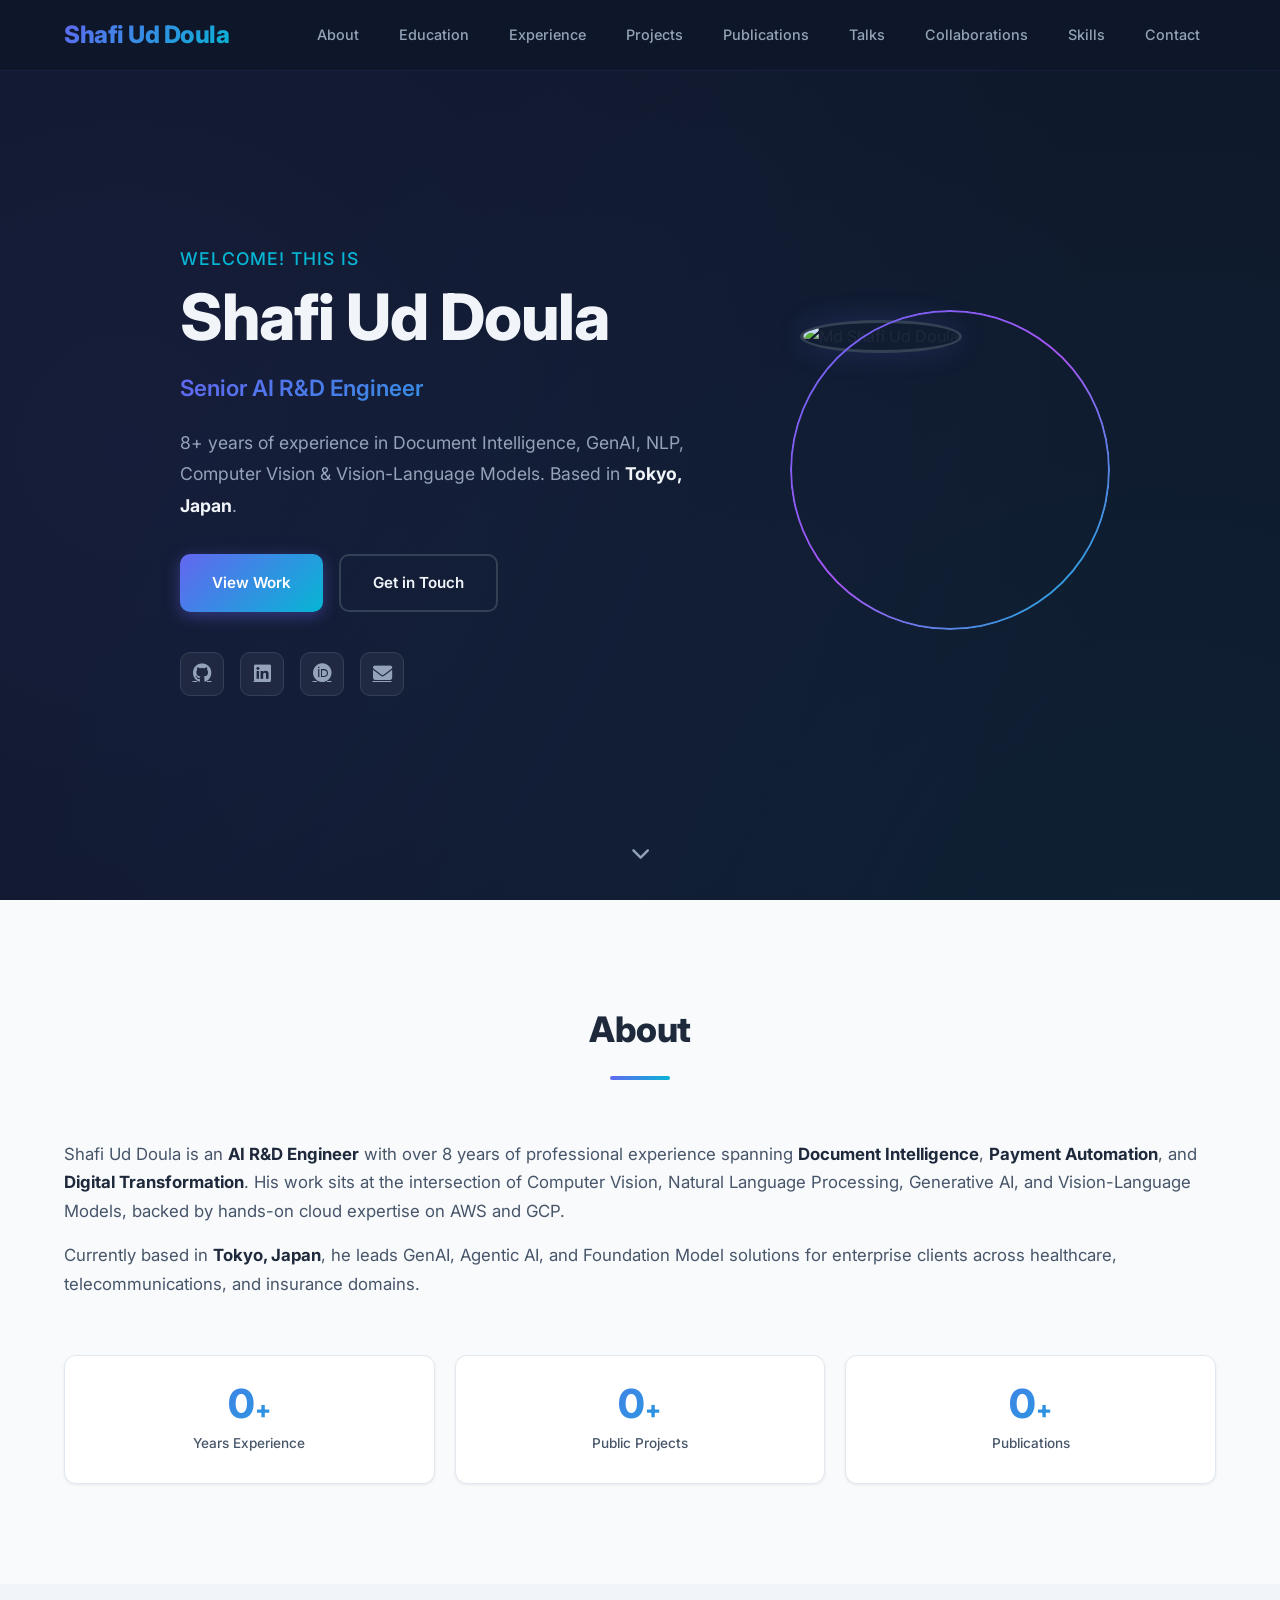
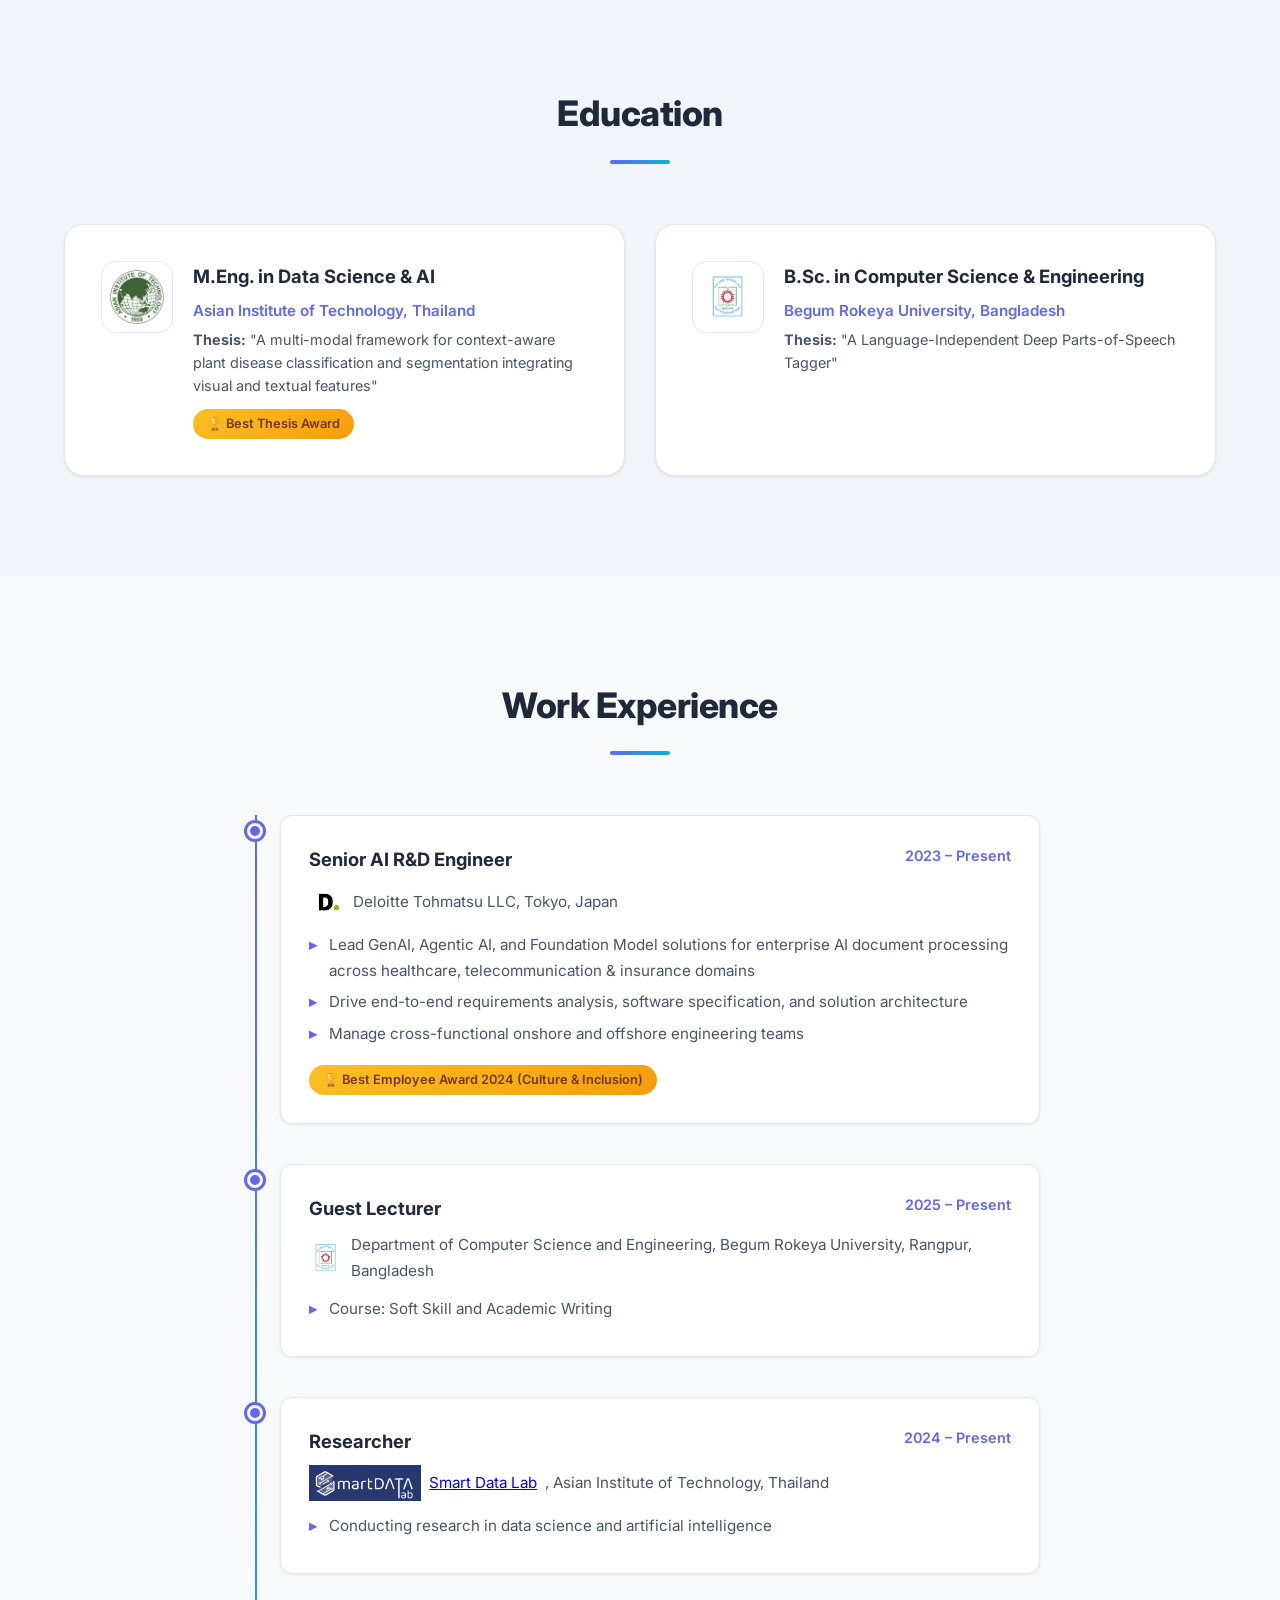
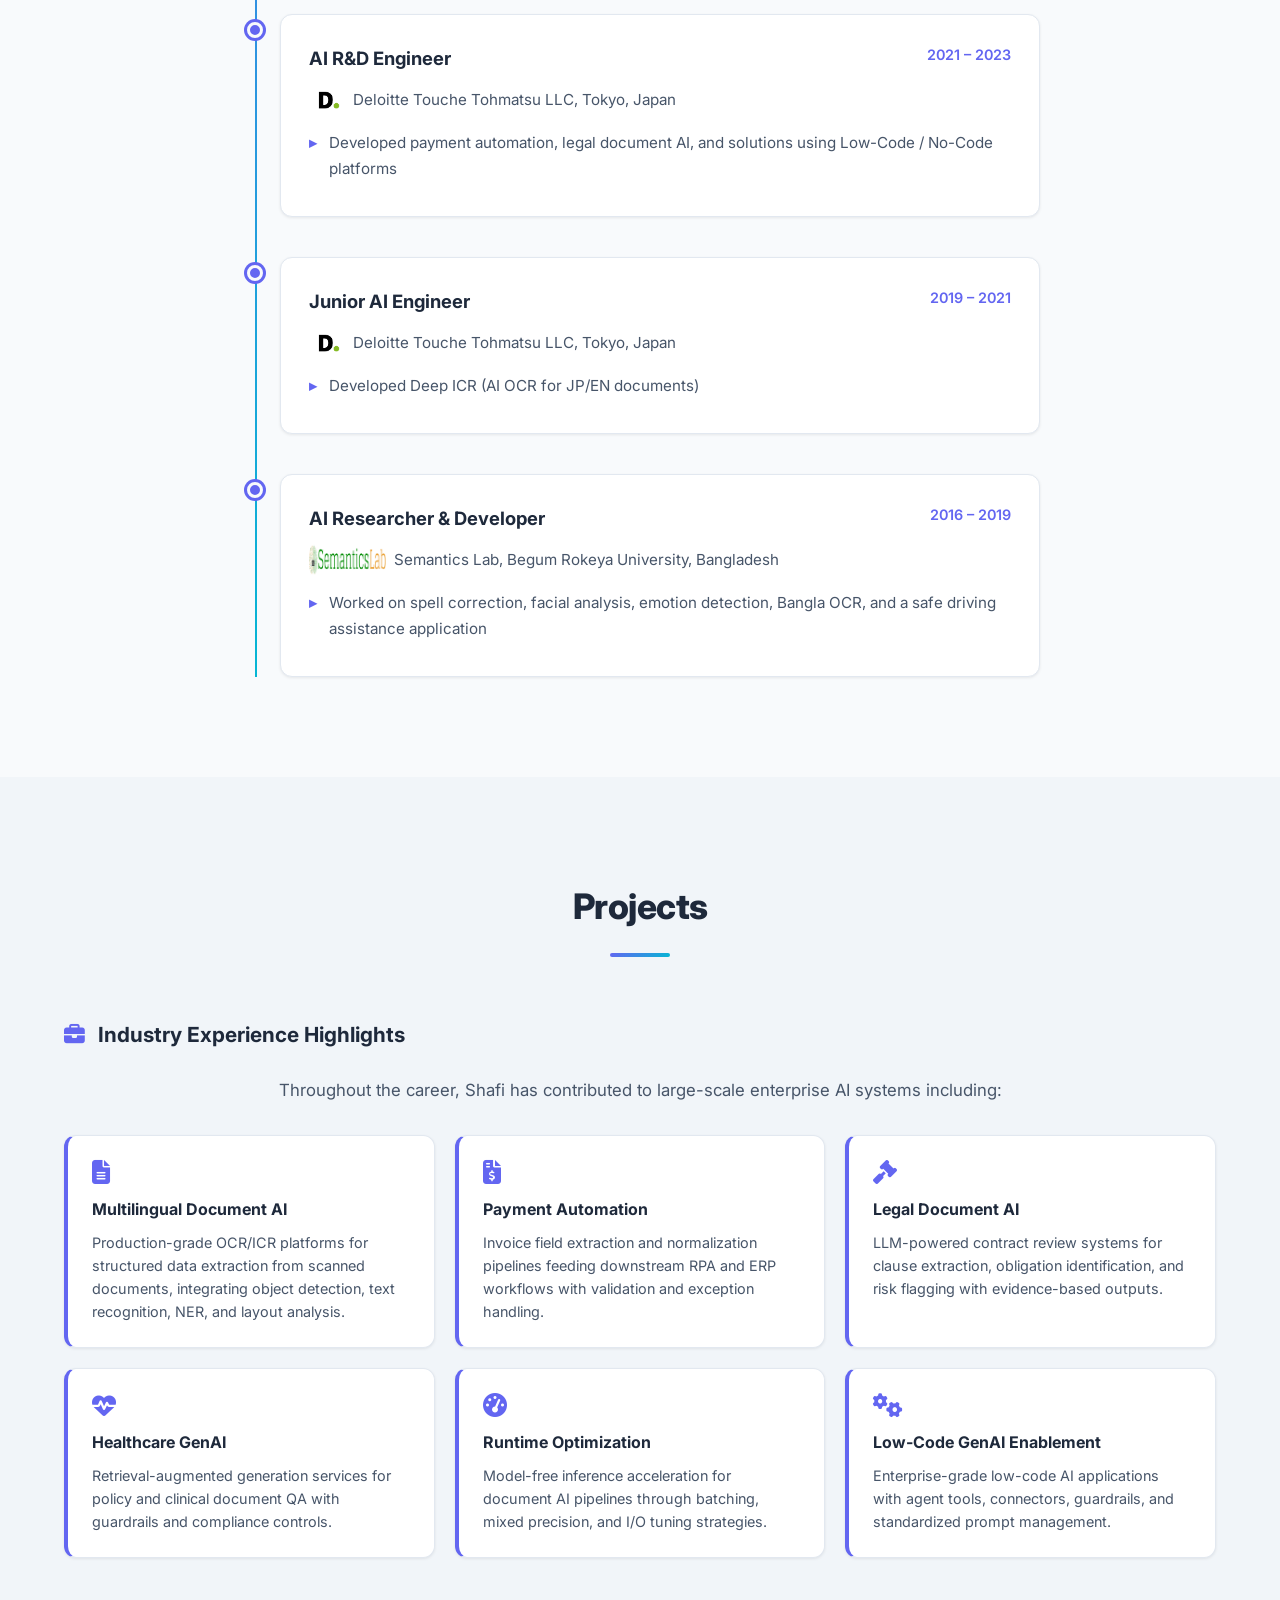
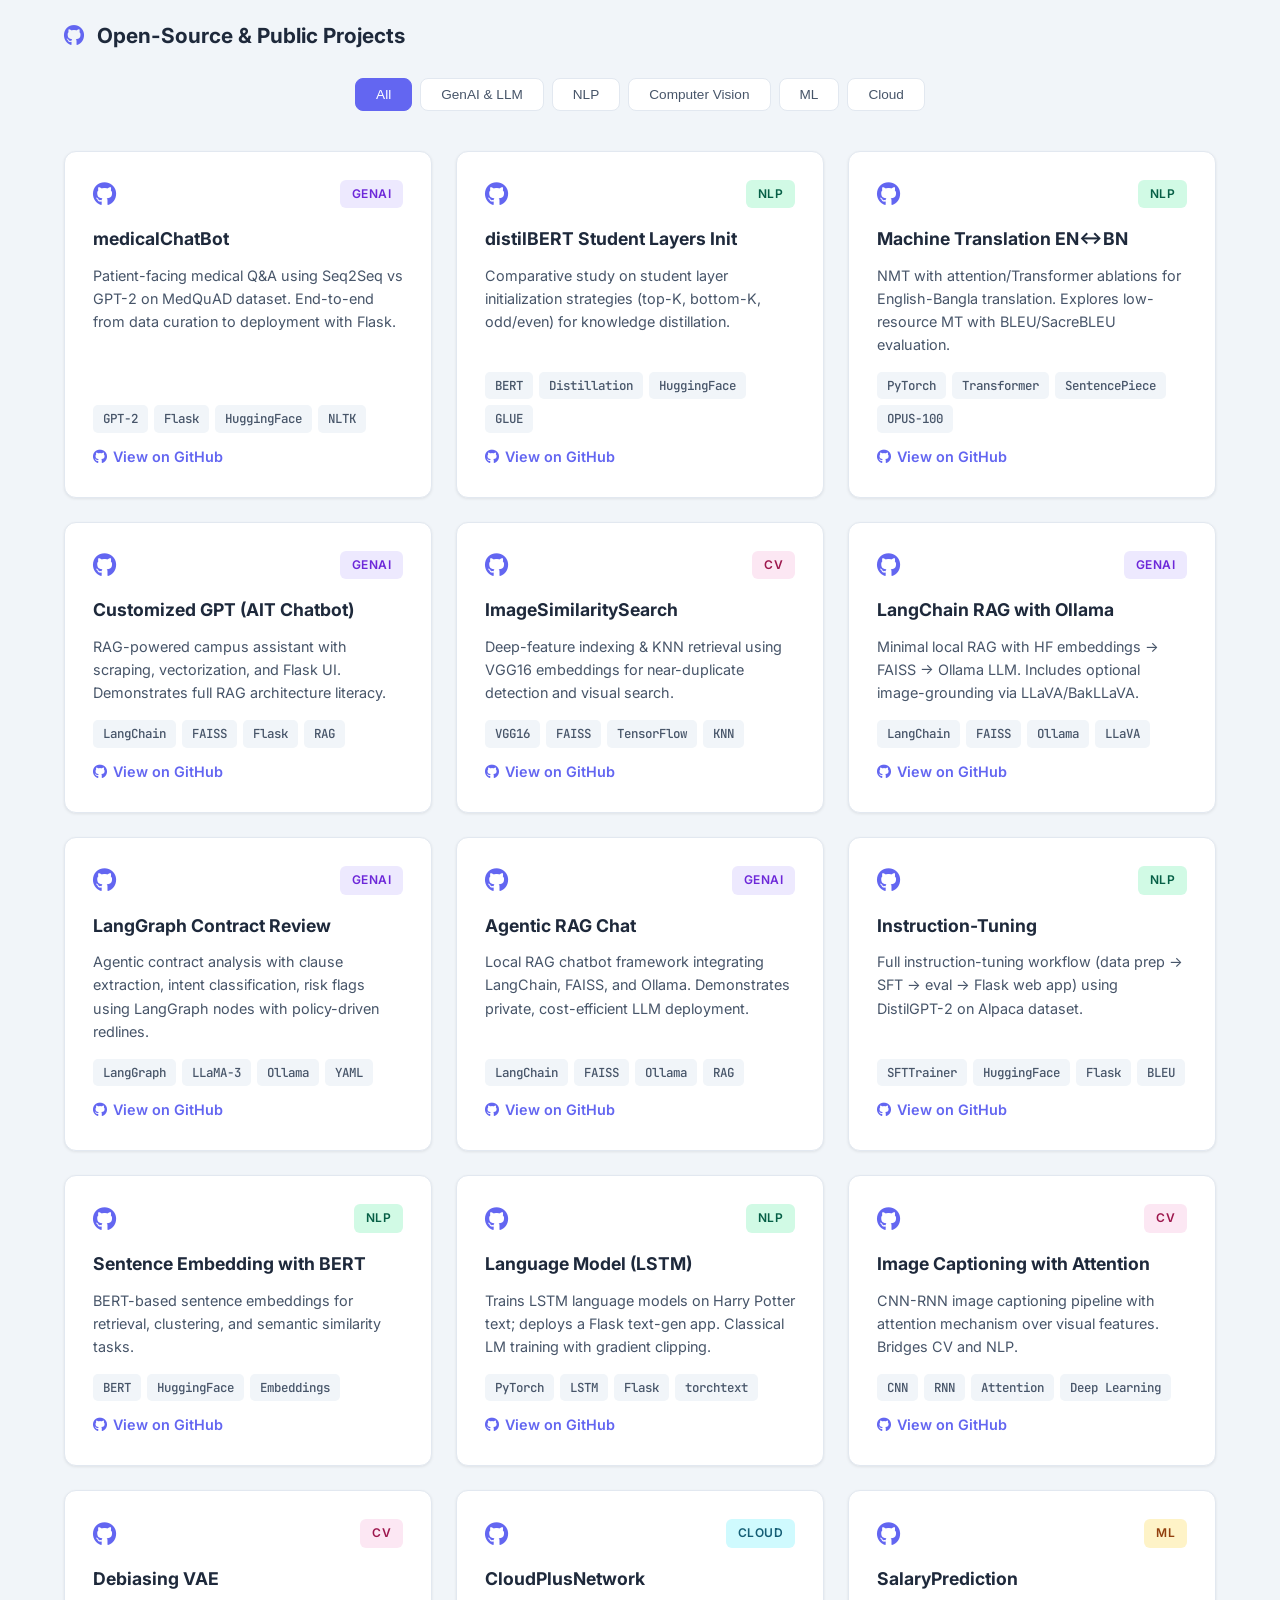
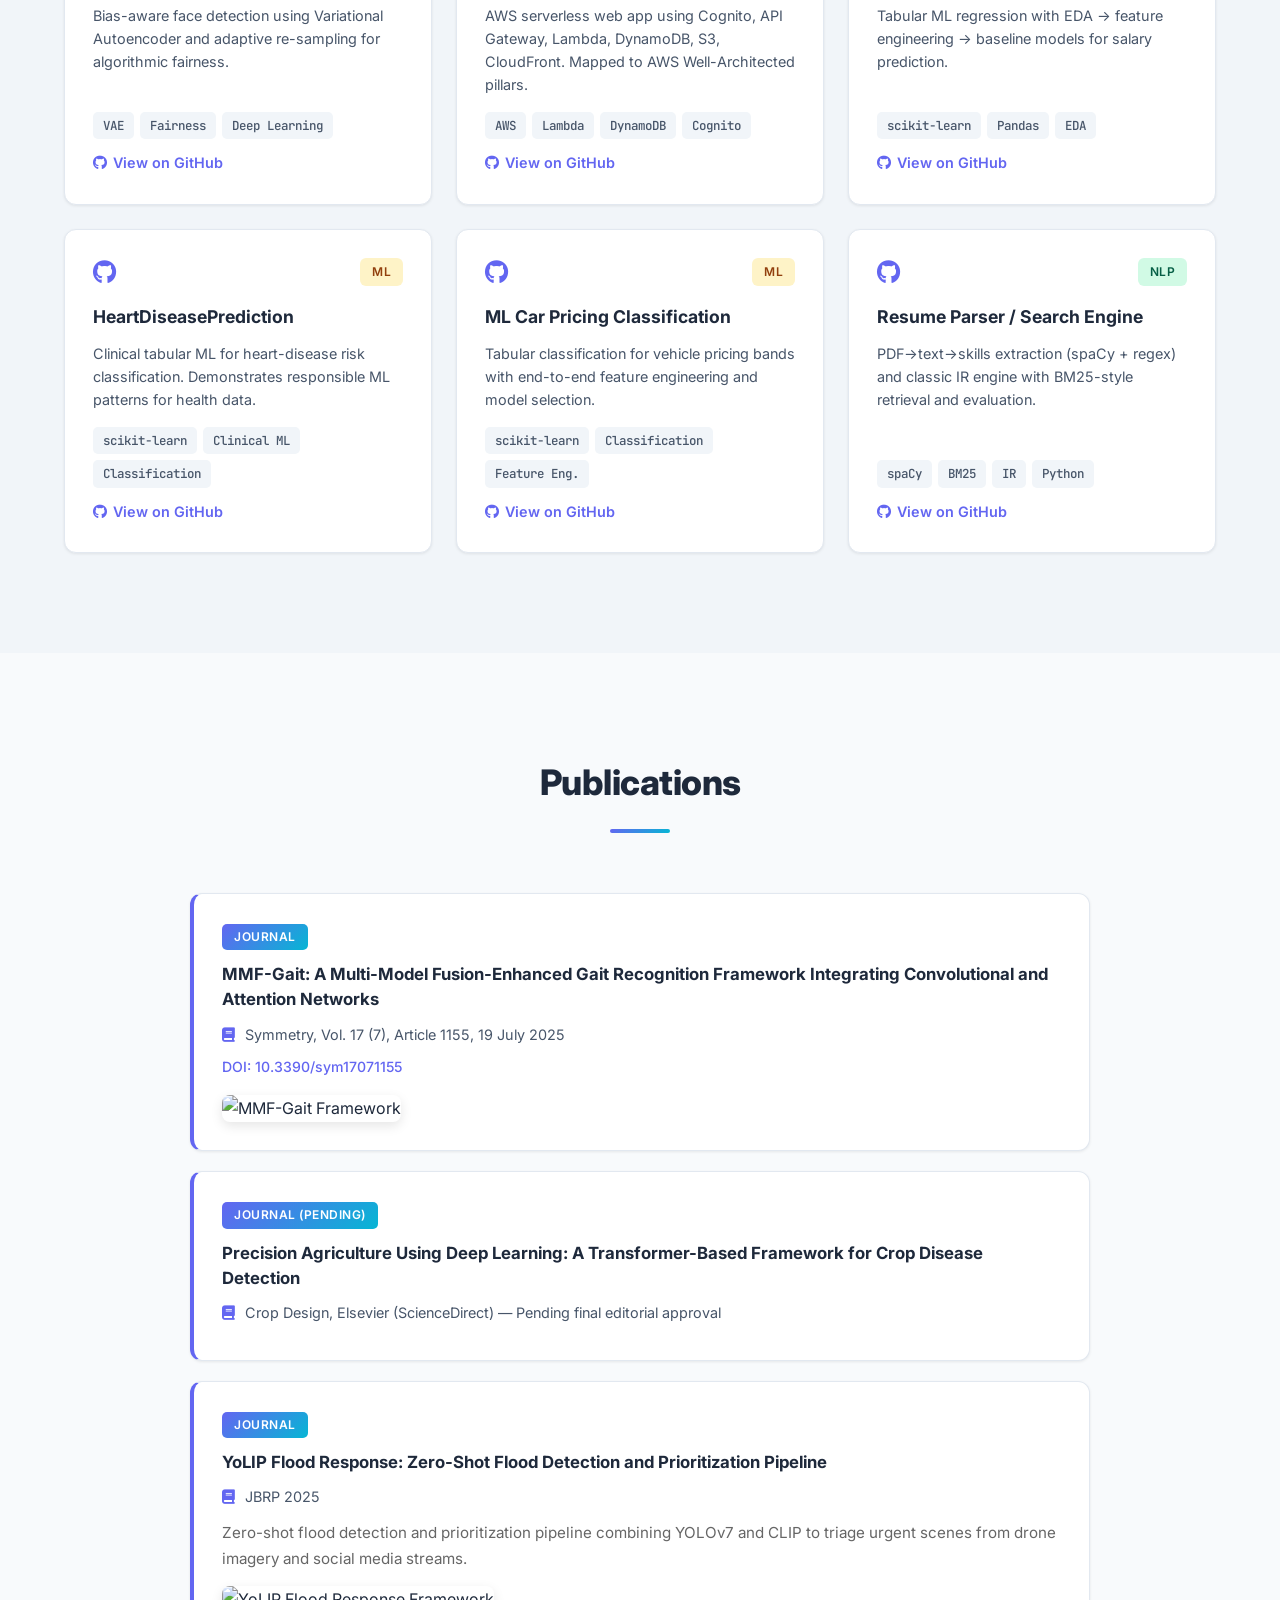
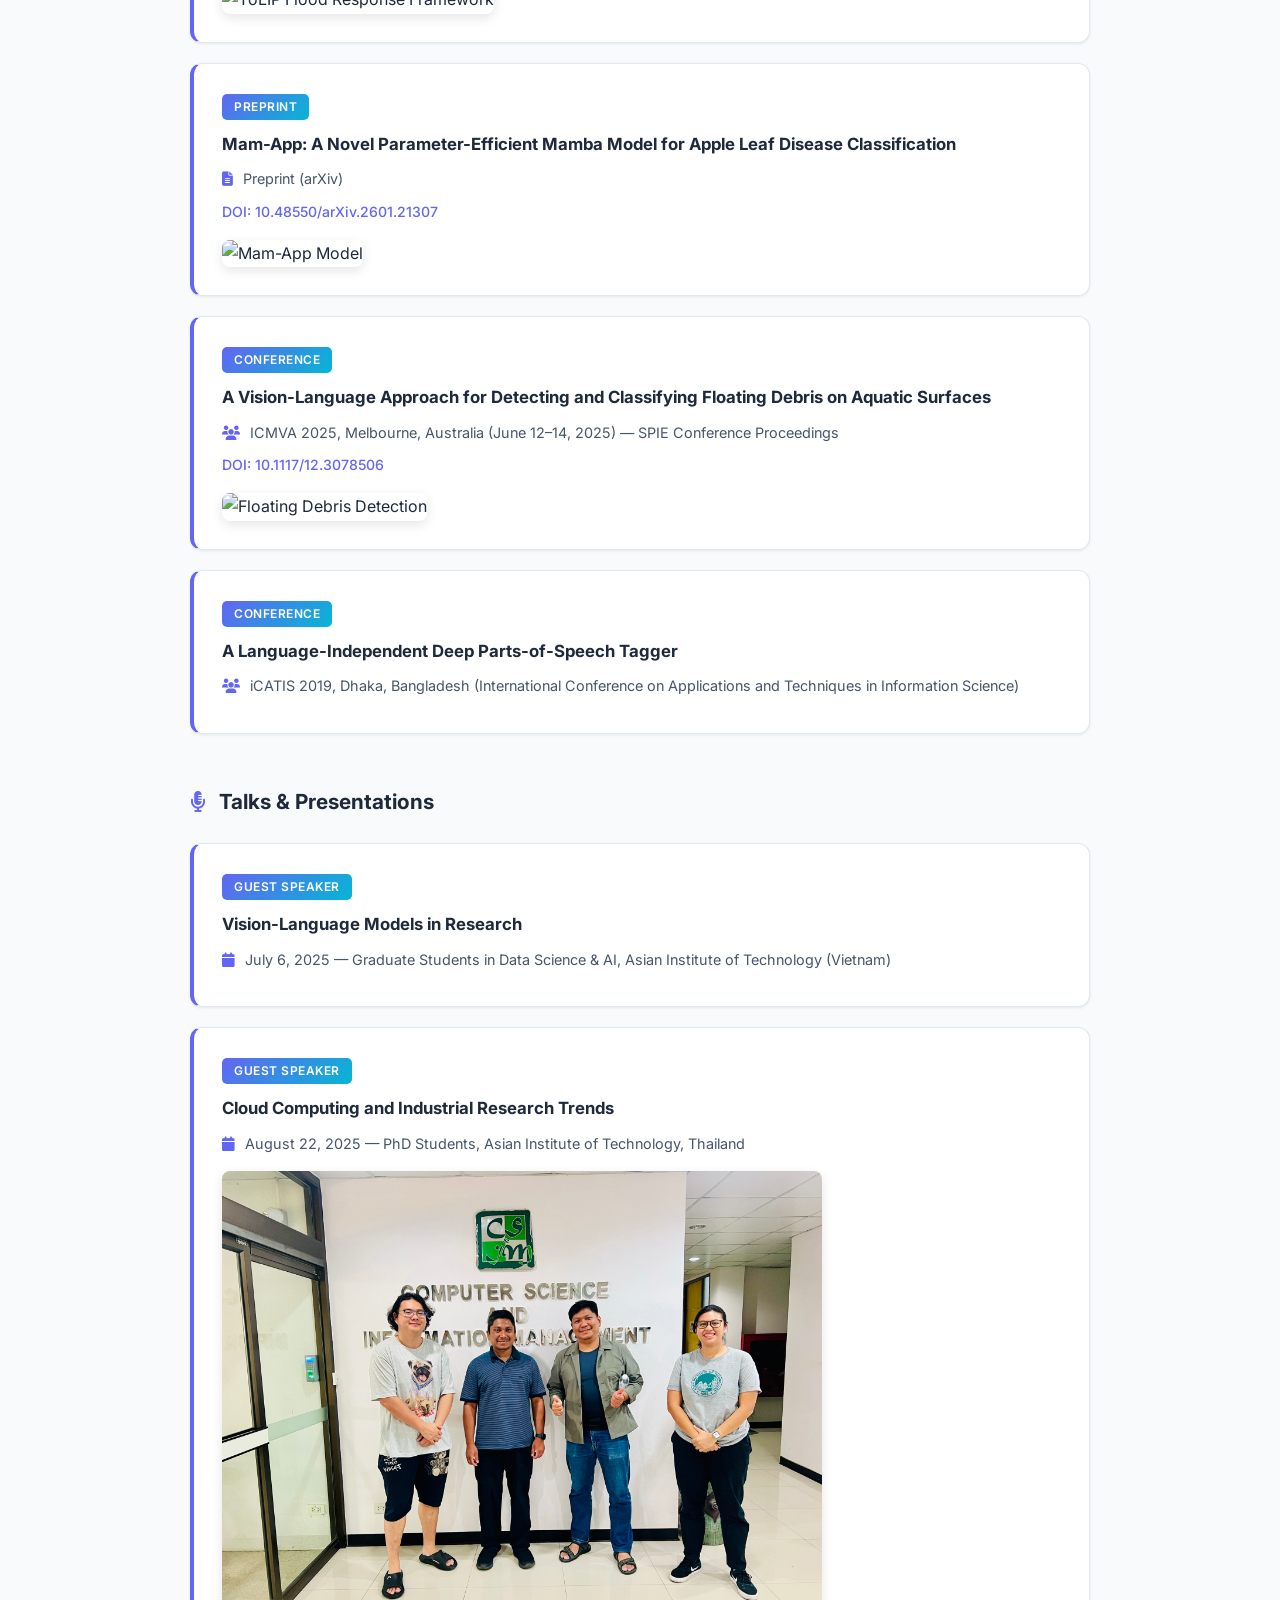
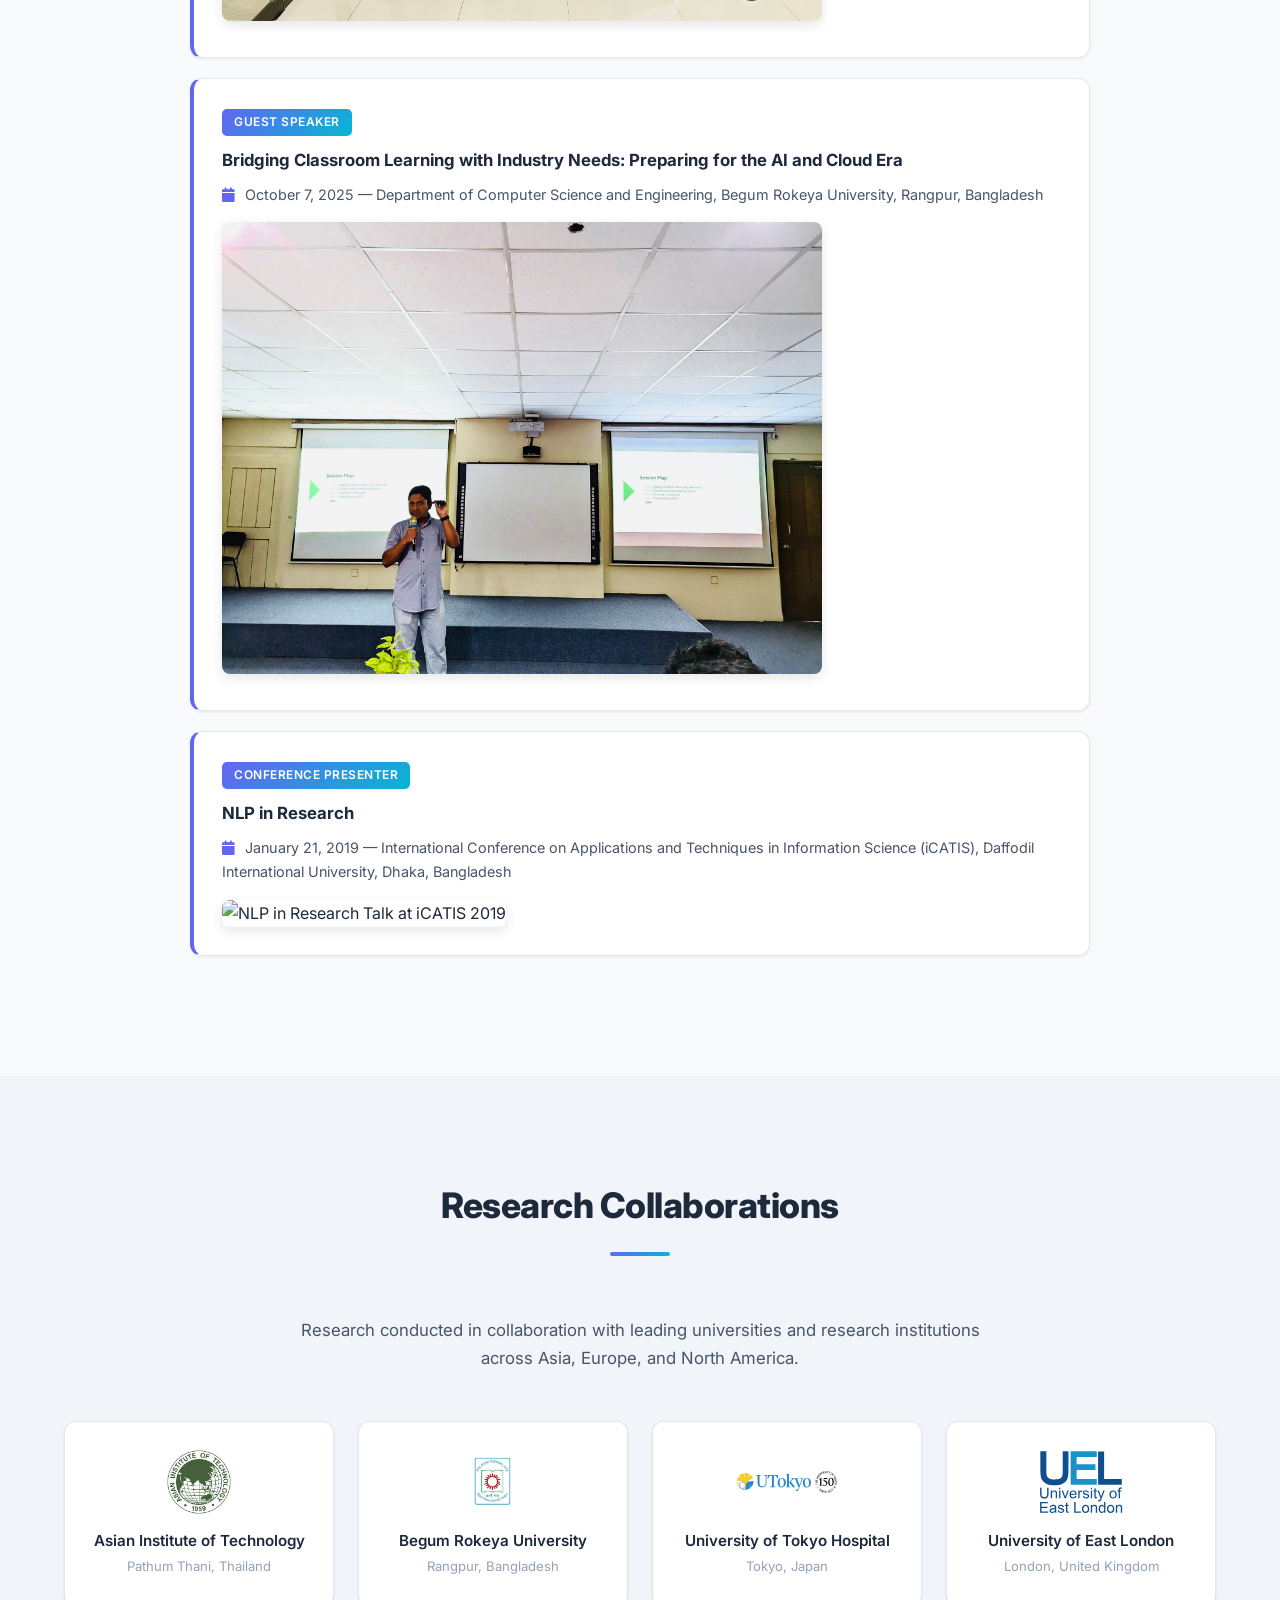
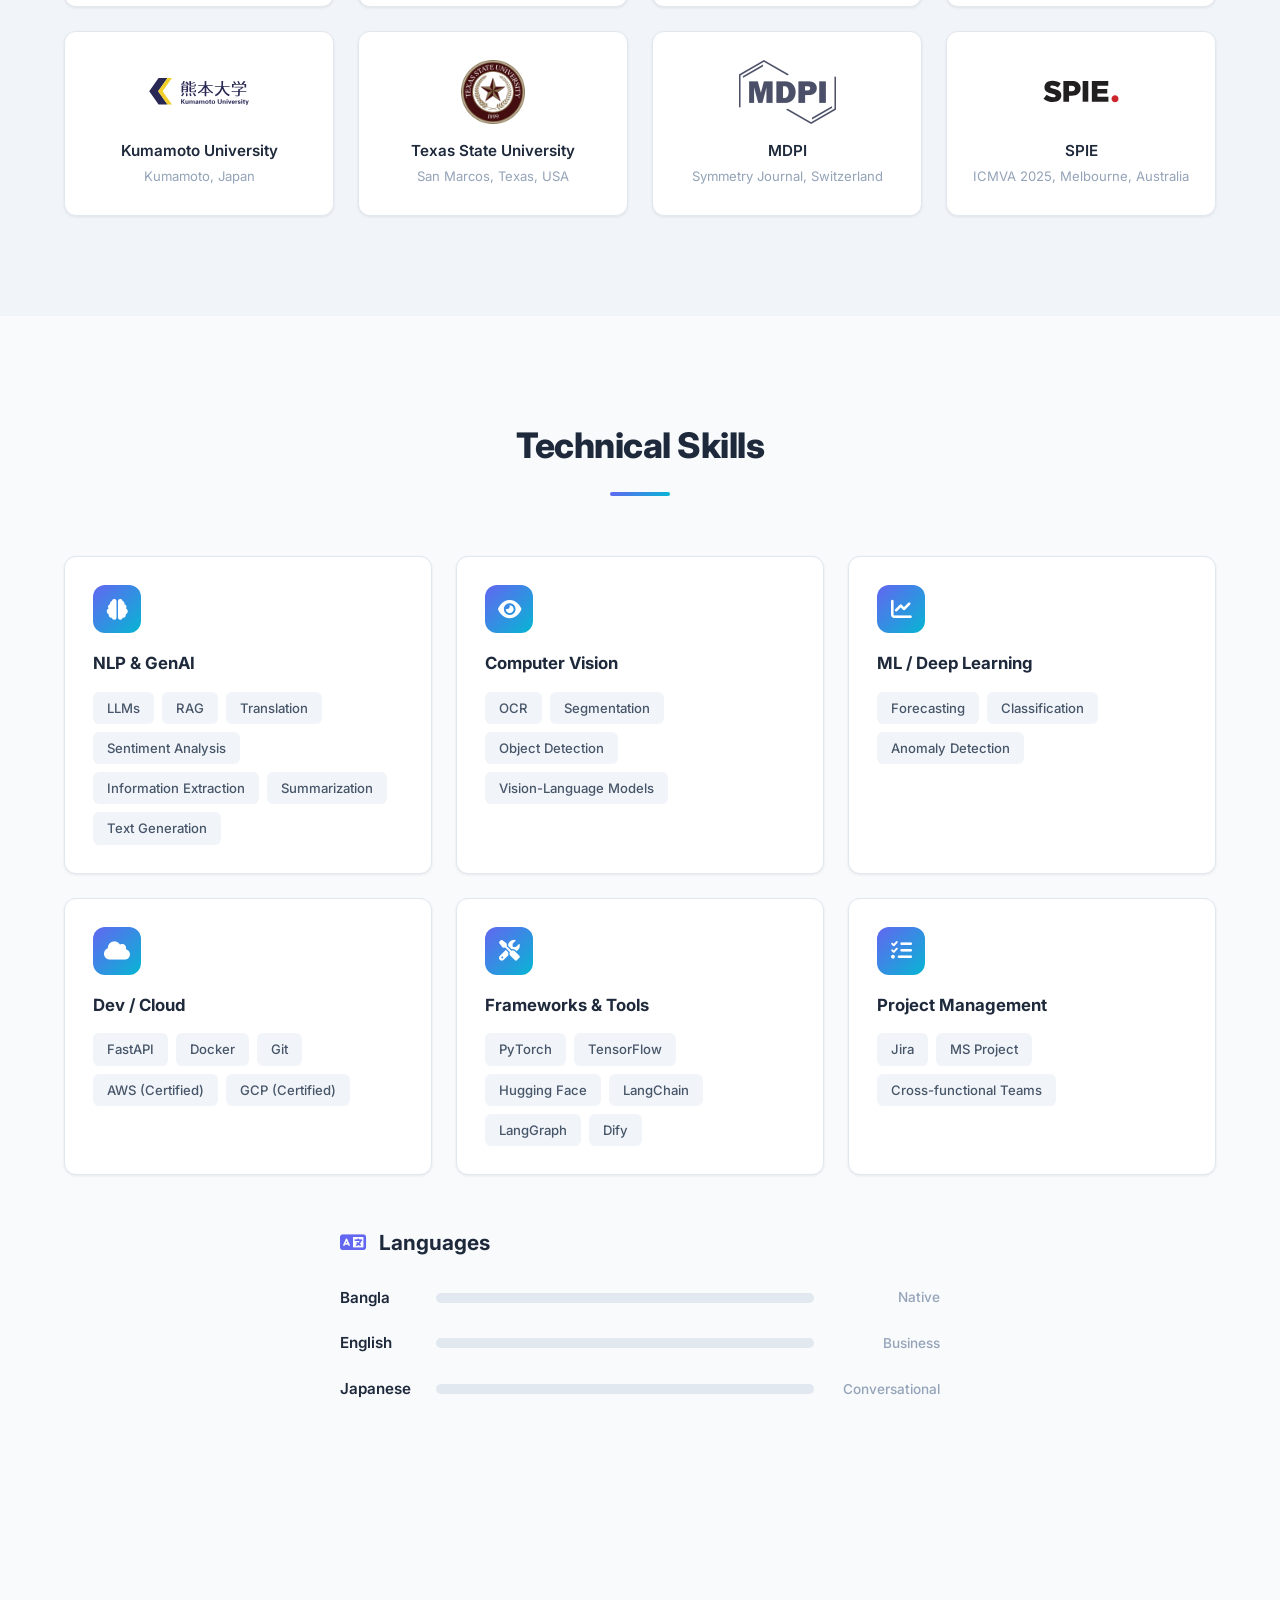
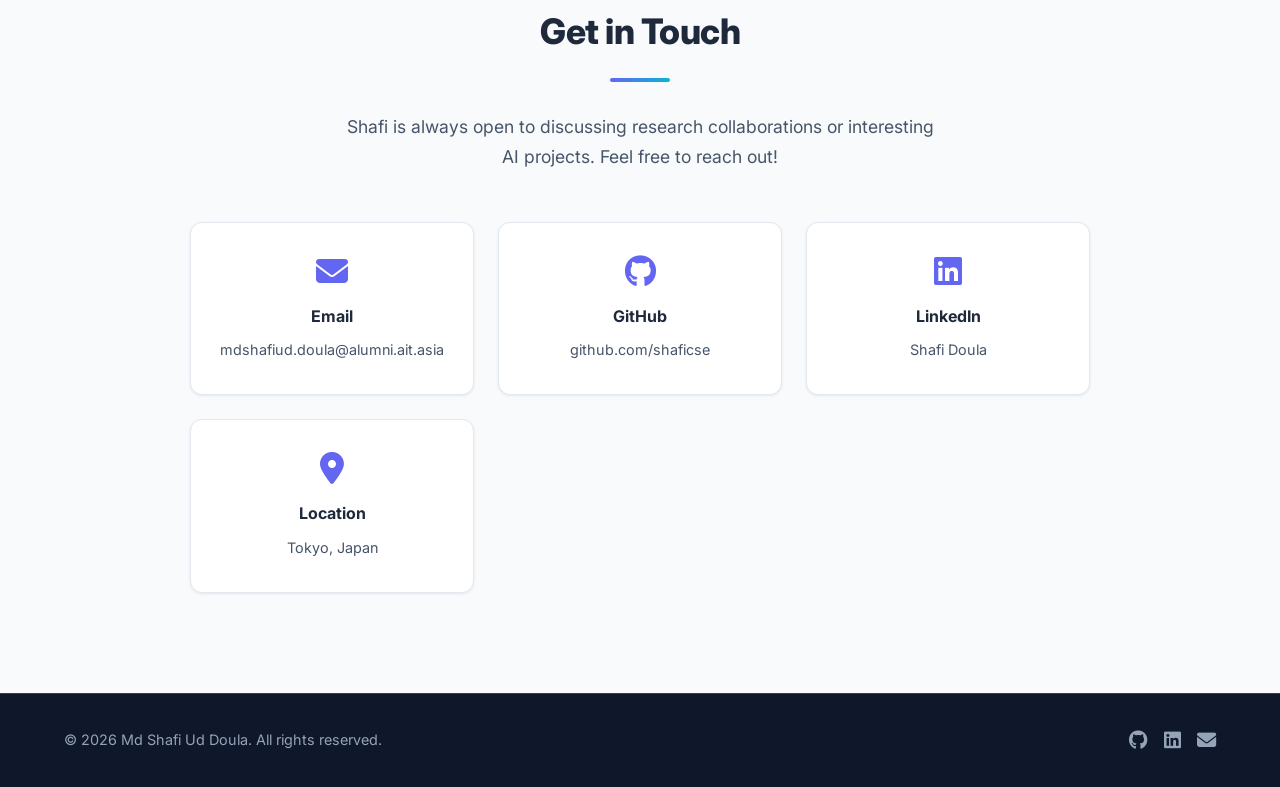
==== commit bc6263f7: "Add SmartDataLab people page link to experience timeline" ====
--- a/index.html
+++ b/index.html
@@ -174,7 +174,7 @@
                             <h3>Researcher</h3>
                             <span class="timeline-date">2024 – Present</span>
                         </div>
-                        <p class="timeline-company"><img src="logos/smartdatalab.jpeg" alt="Smart Data Lab" class="timeline-logo"> Smart Data Lab, Asian Institute of Technology, Thailand</p>
+                        <p class="timeline-company"><img src="logos/smartdatalab.jpeg" alt="Smart Data Lab" class="timeline-logo"> <a href="https://smartdatalab.cs.ait.ac.th/people-2/" target="_blank" rel="noopener noreferrer">Smart Data Lab</a>, Asian Institute of Technology, Thailand</p>
                         <ul>
                             <li>Conducting research in data science and artificial intelligence</li>
                         </ul>
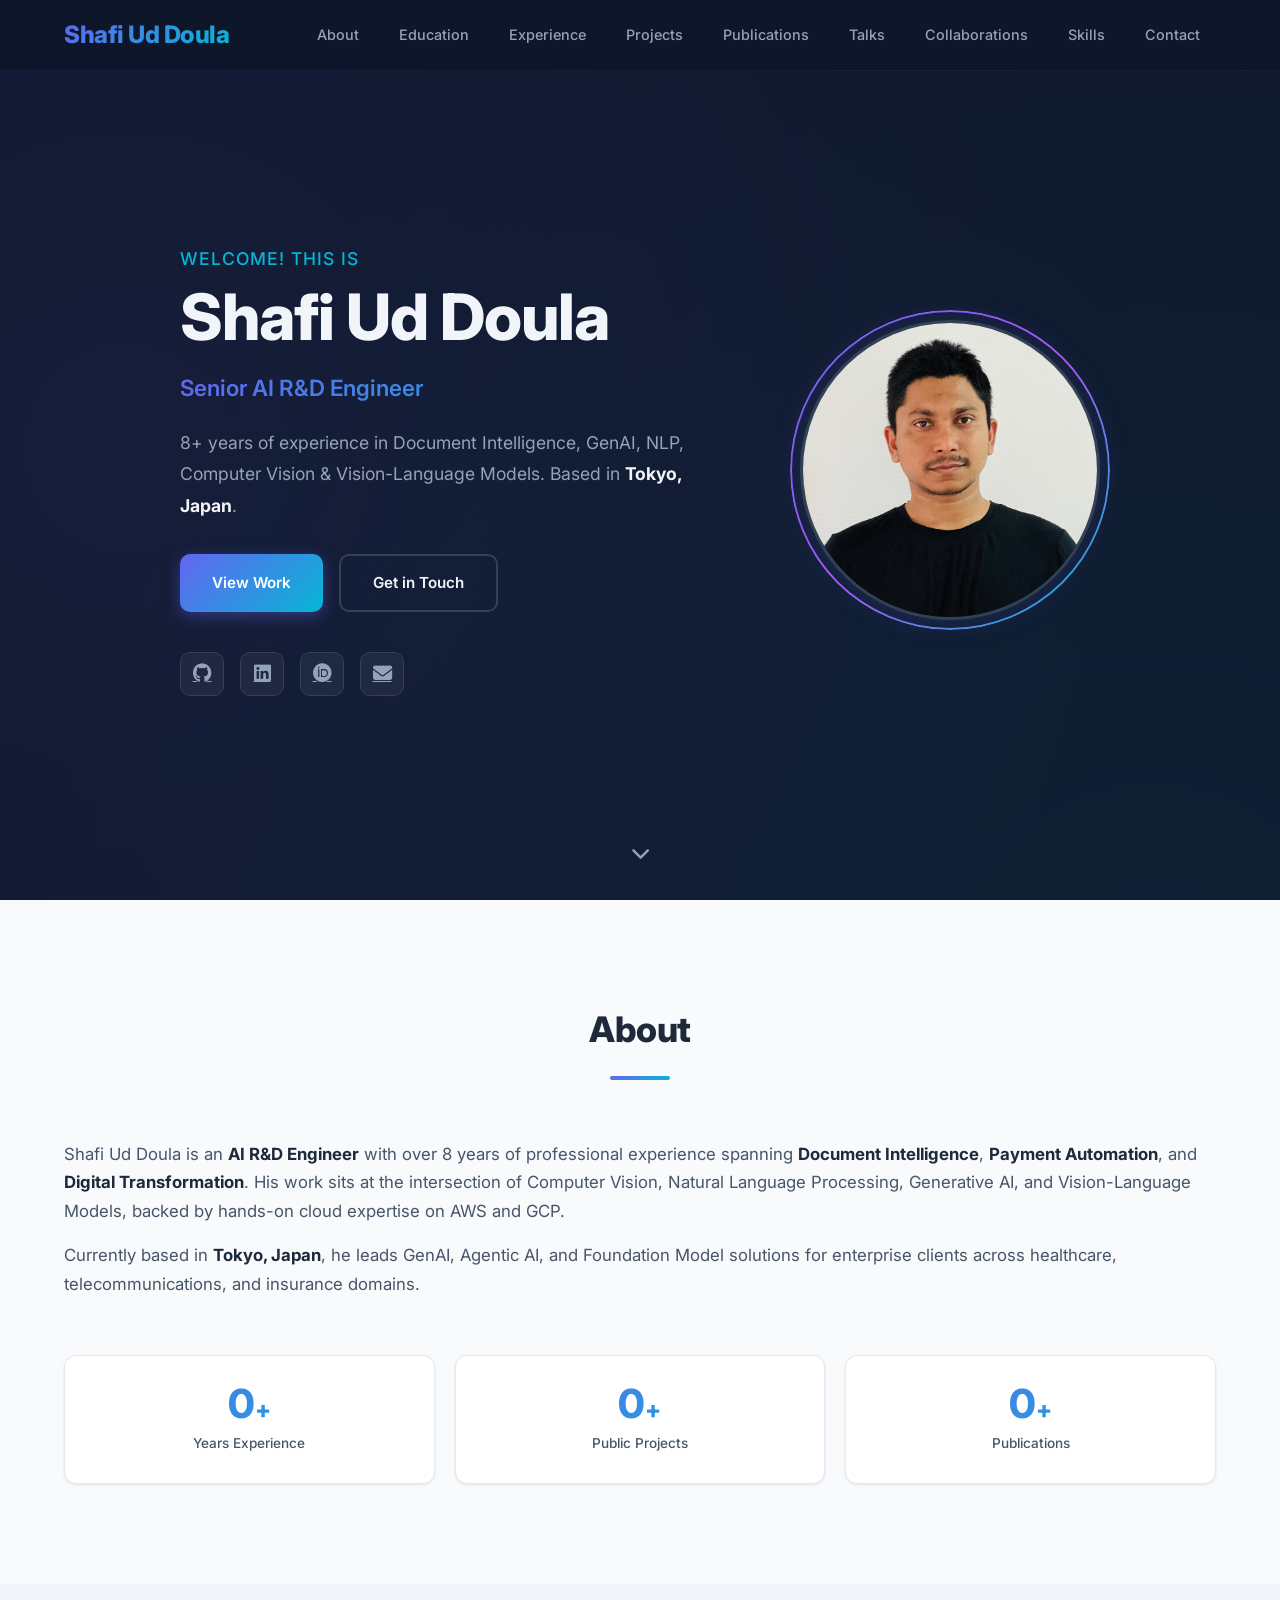
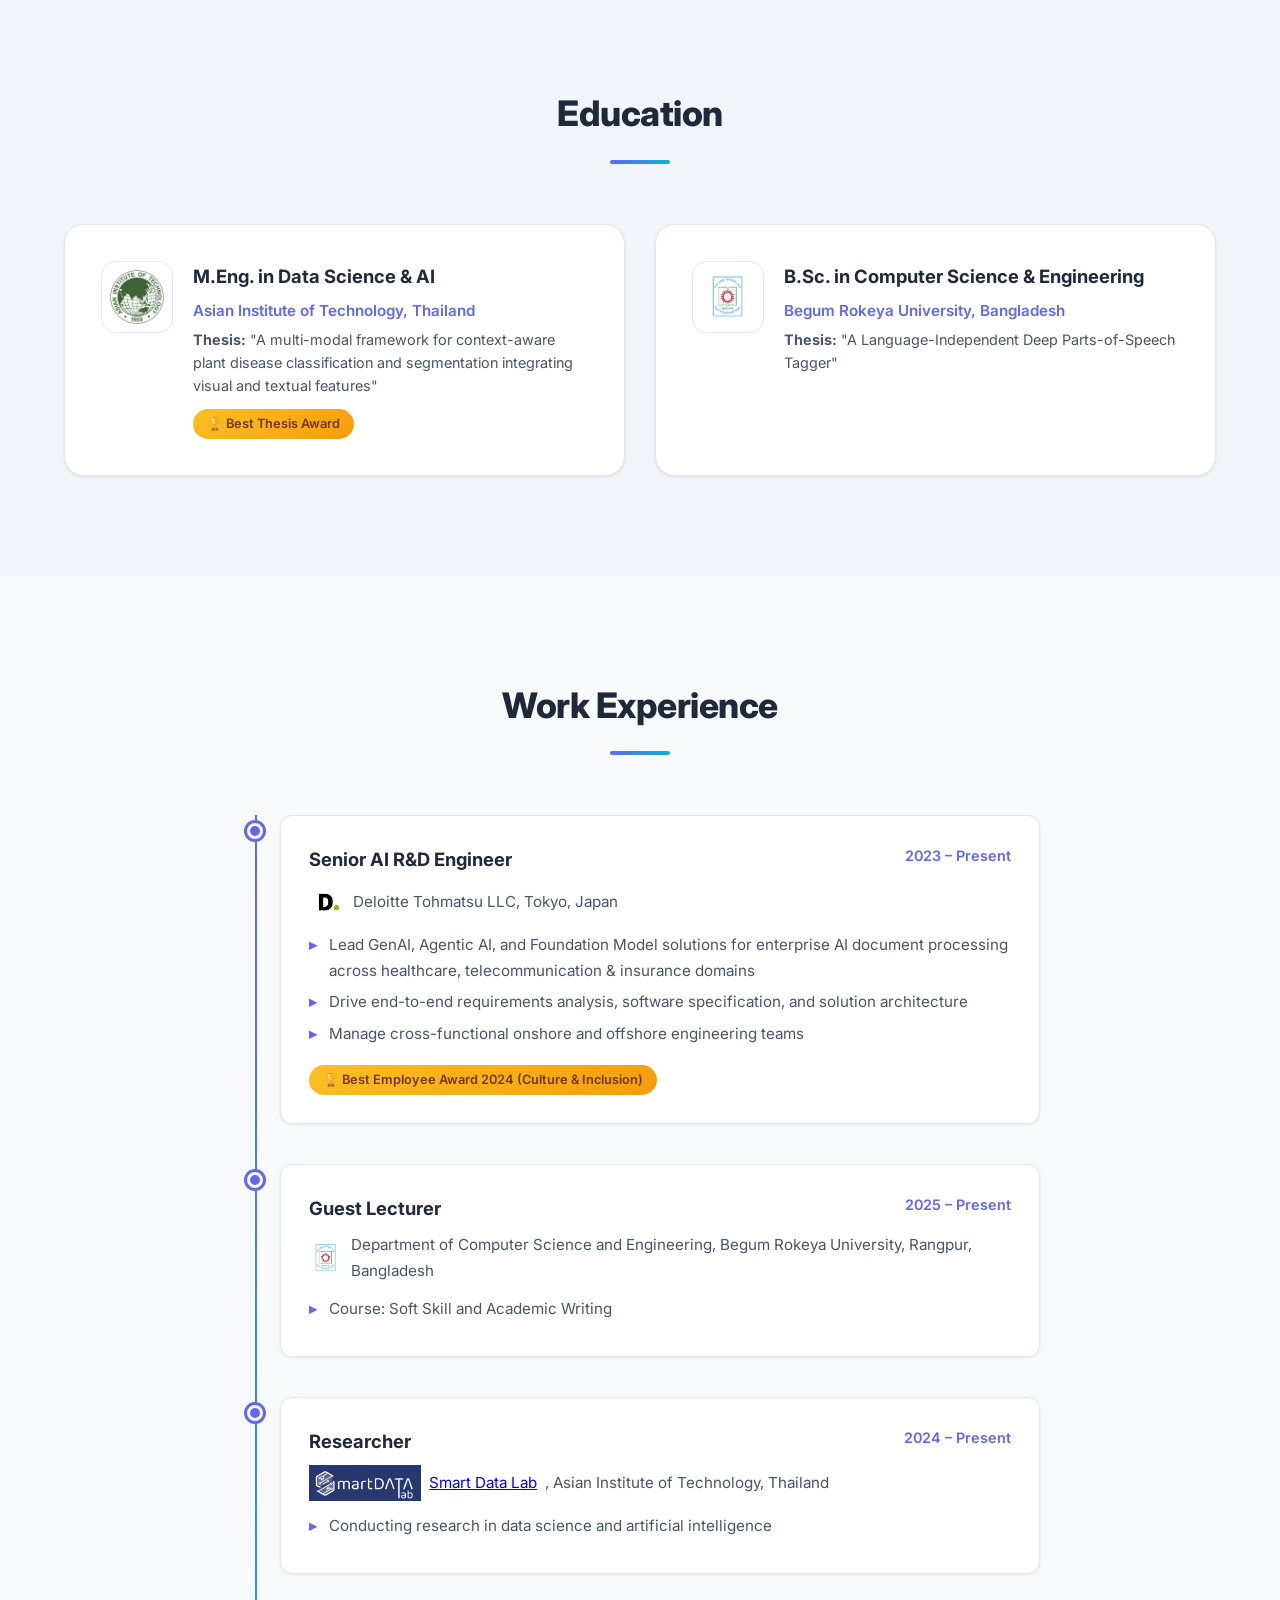
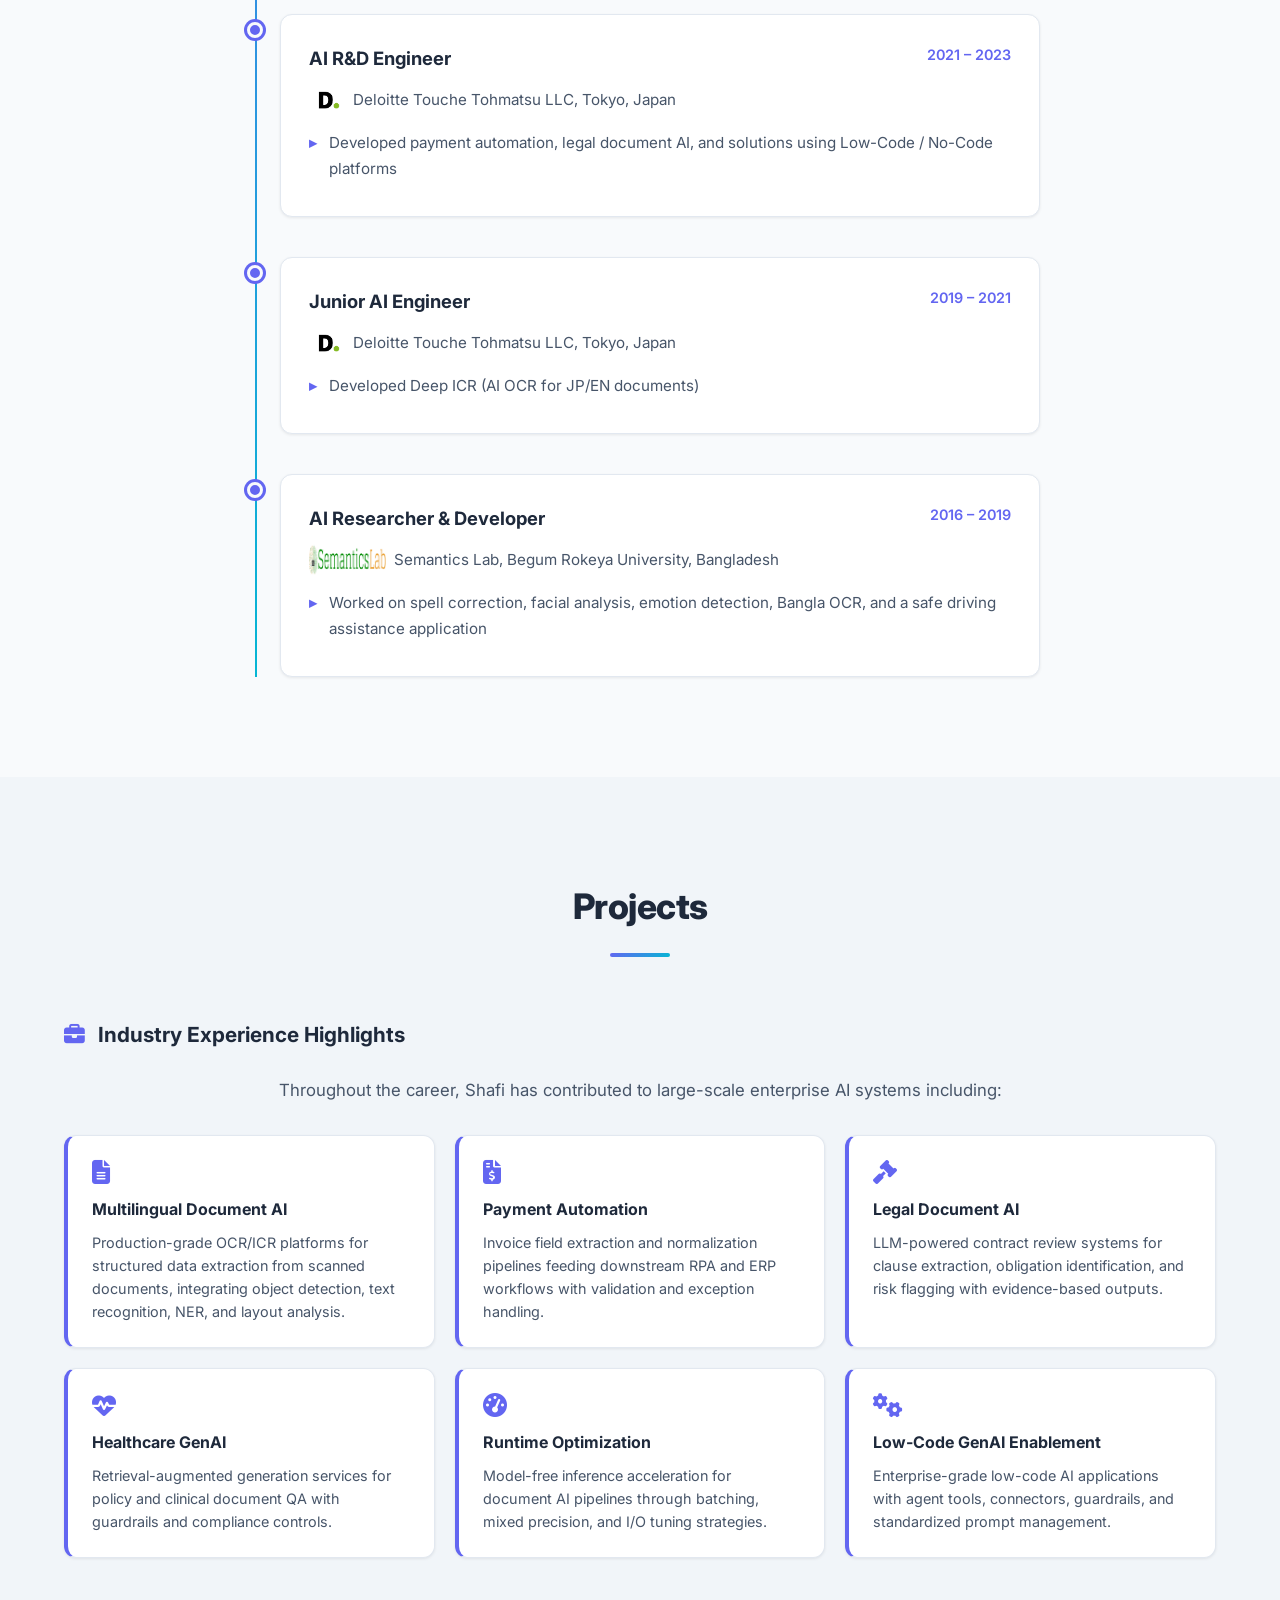
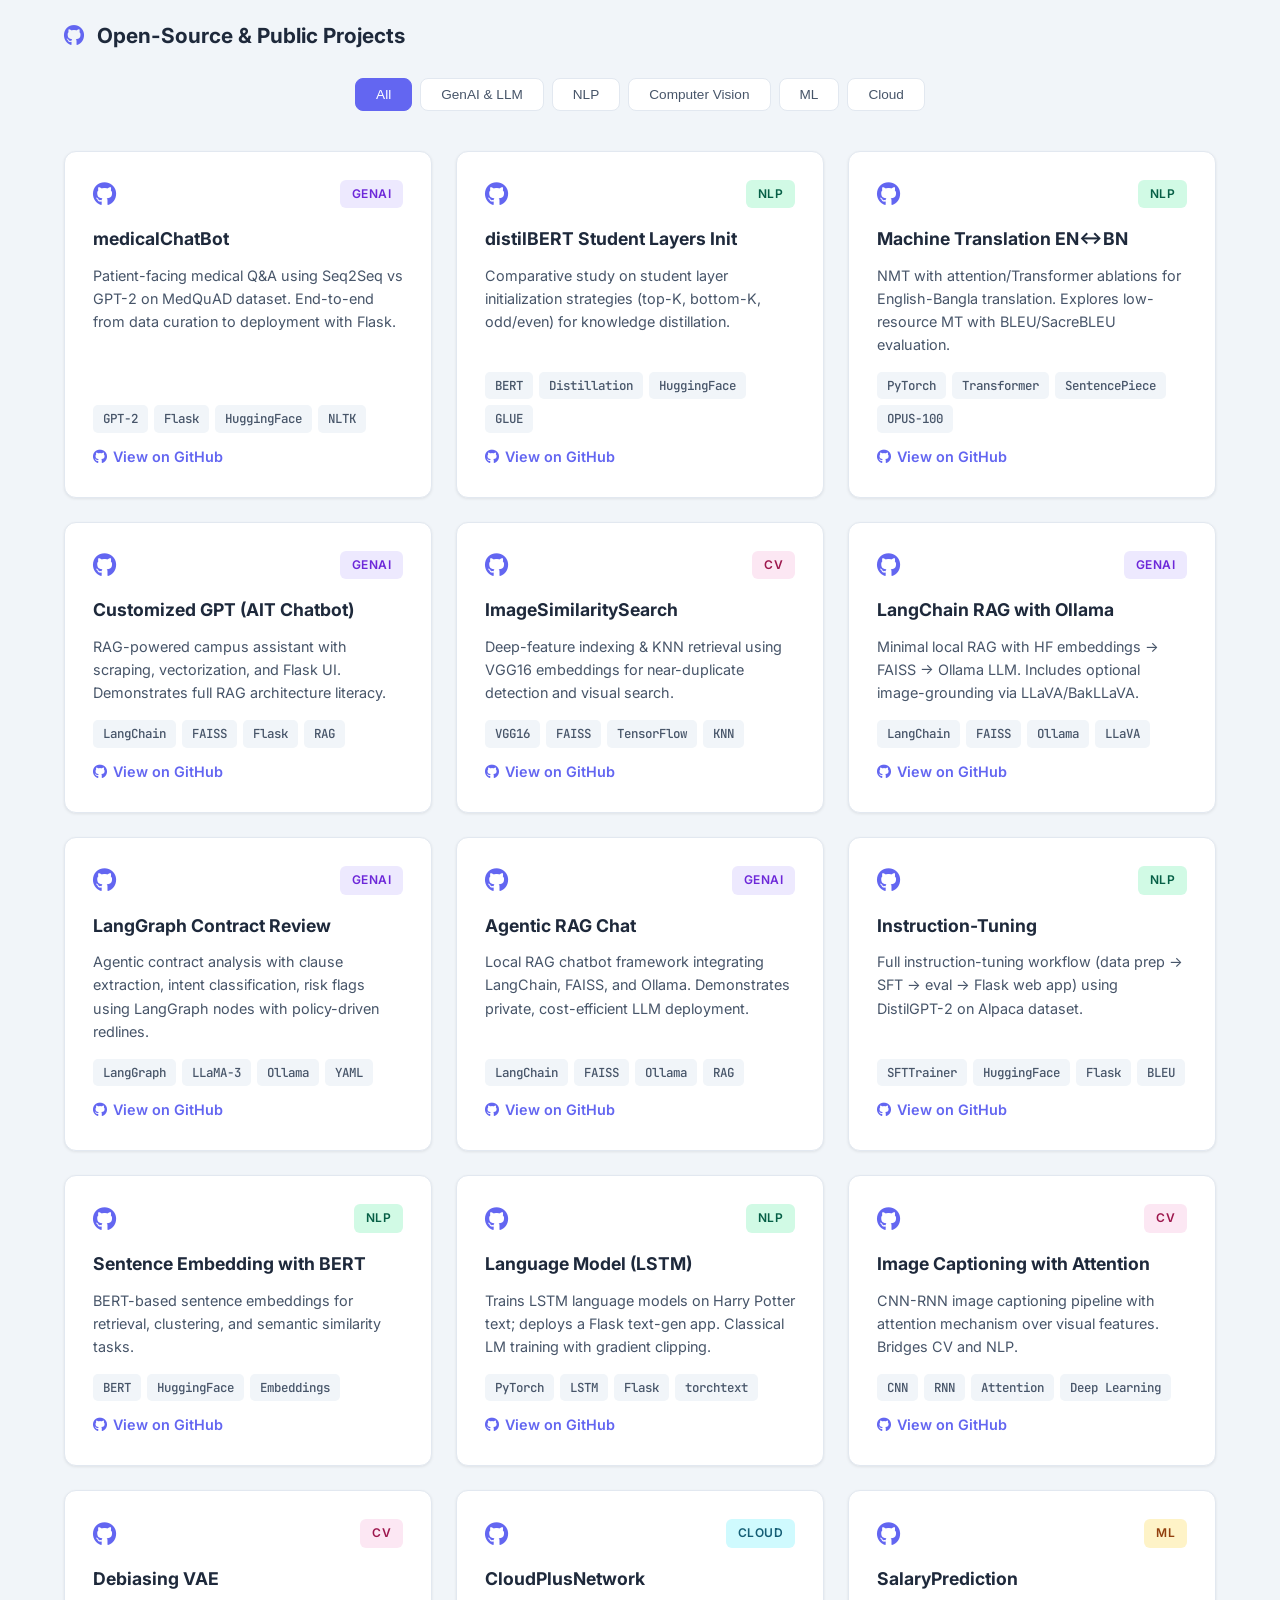
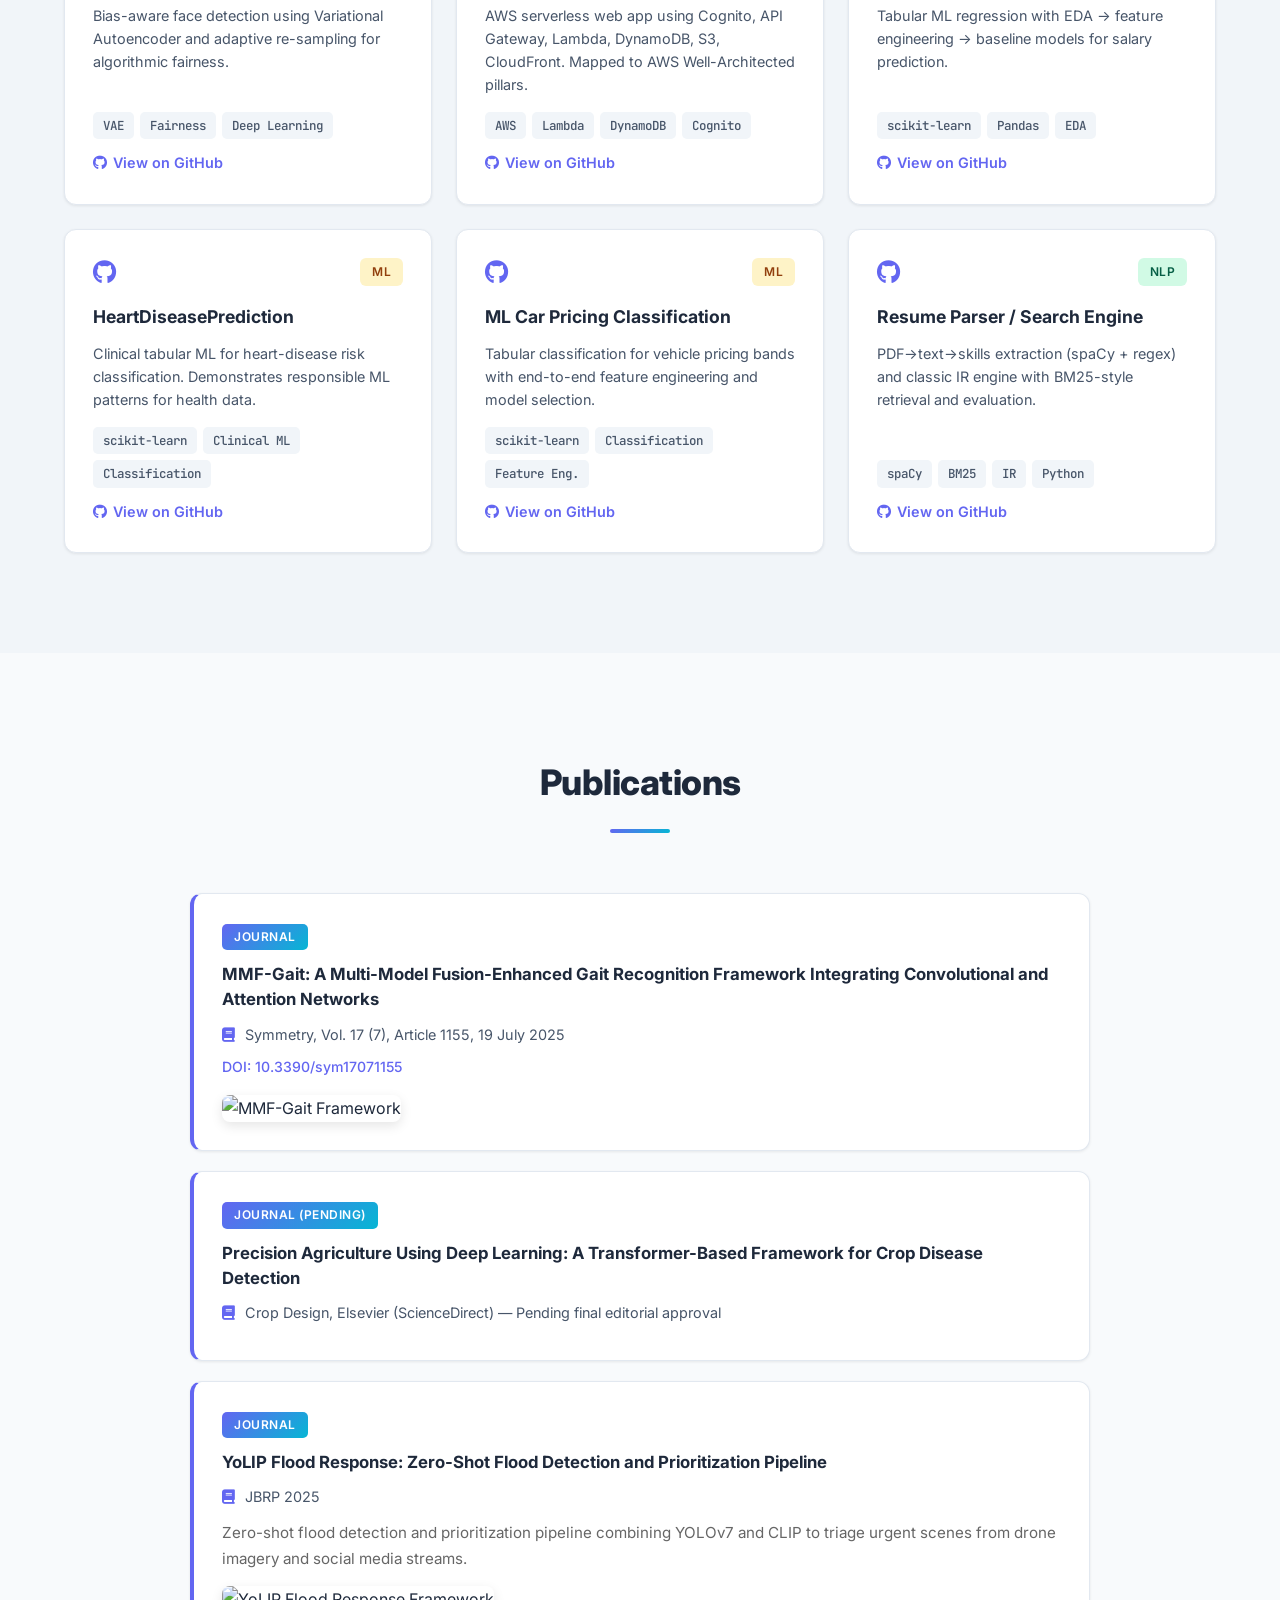
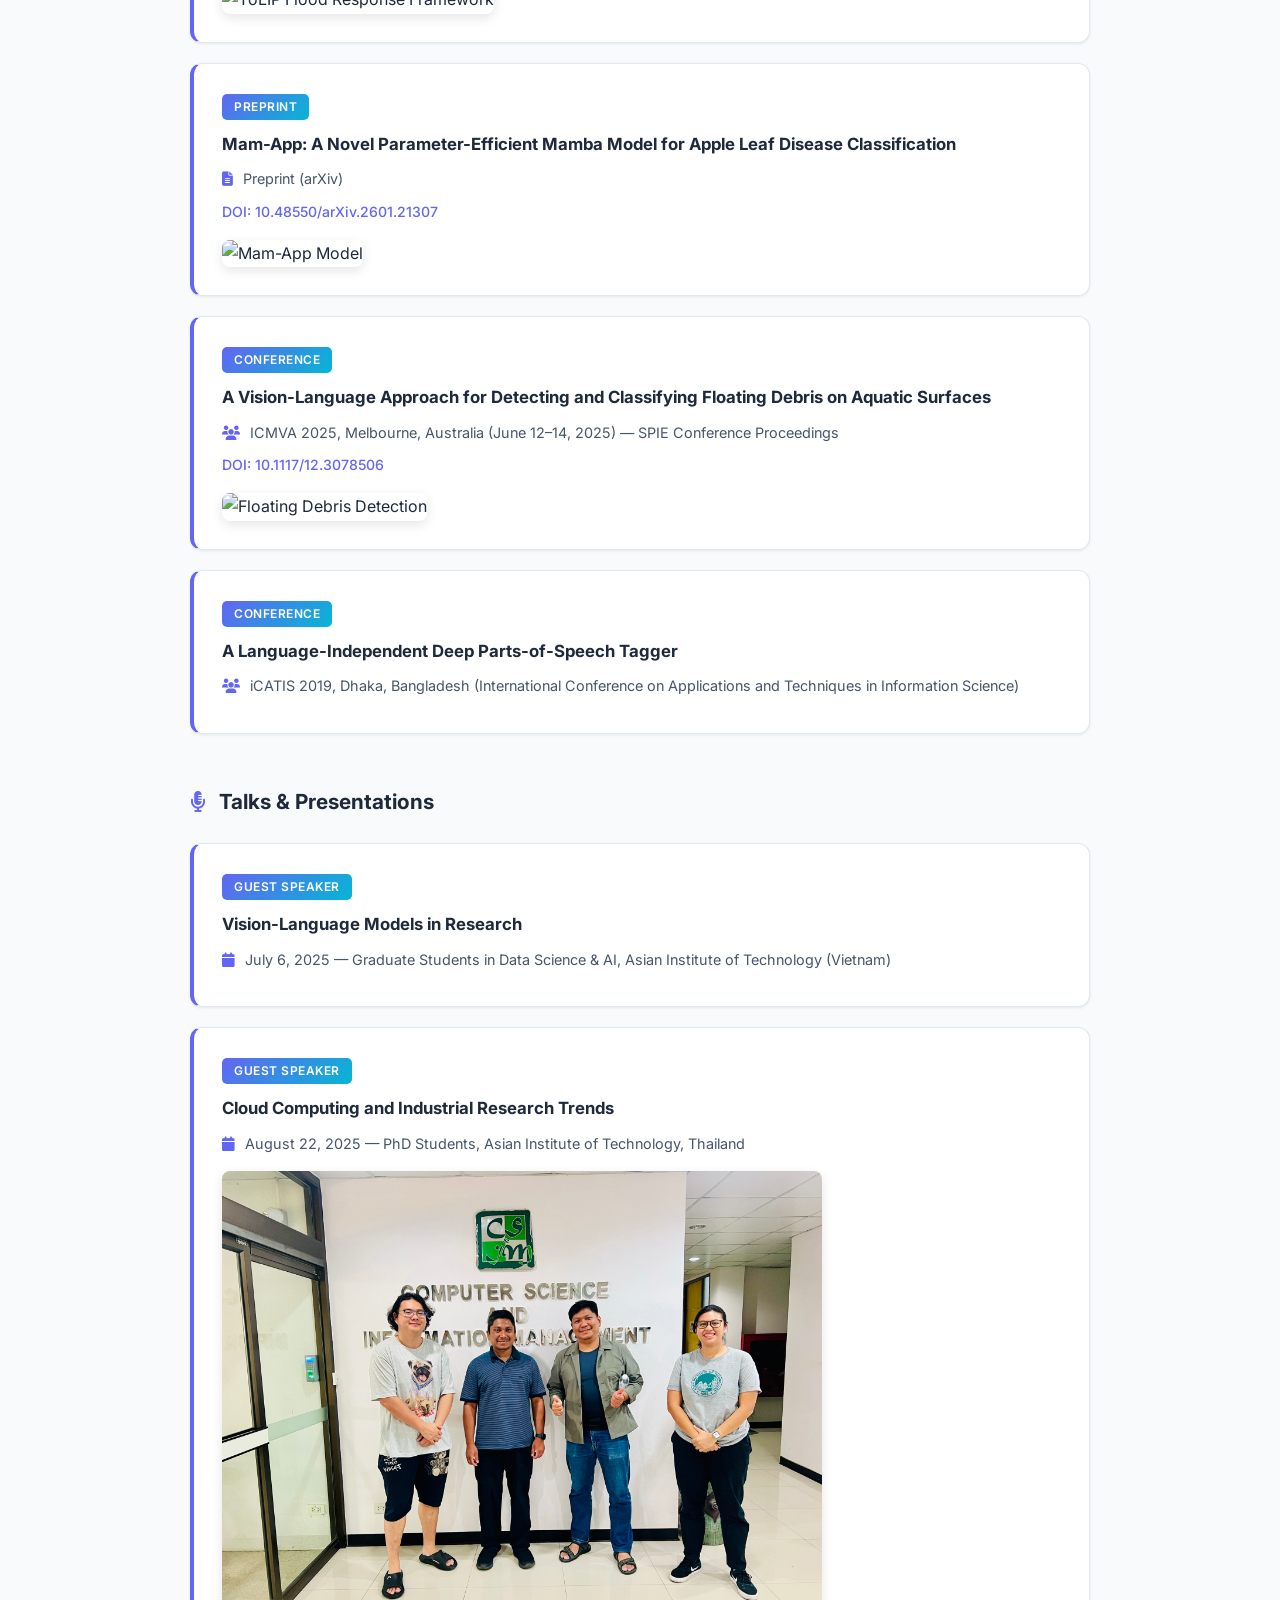
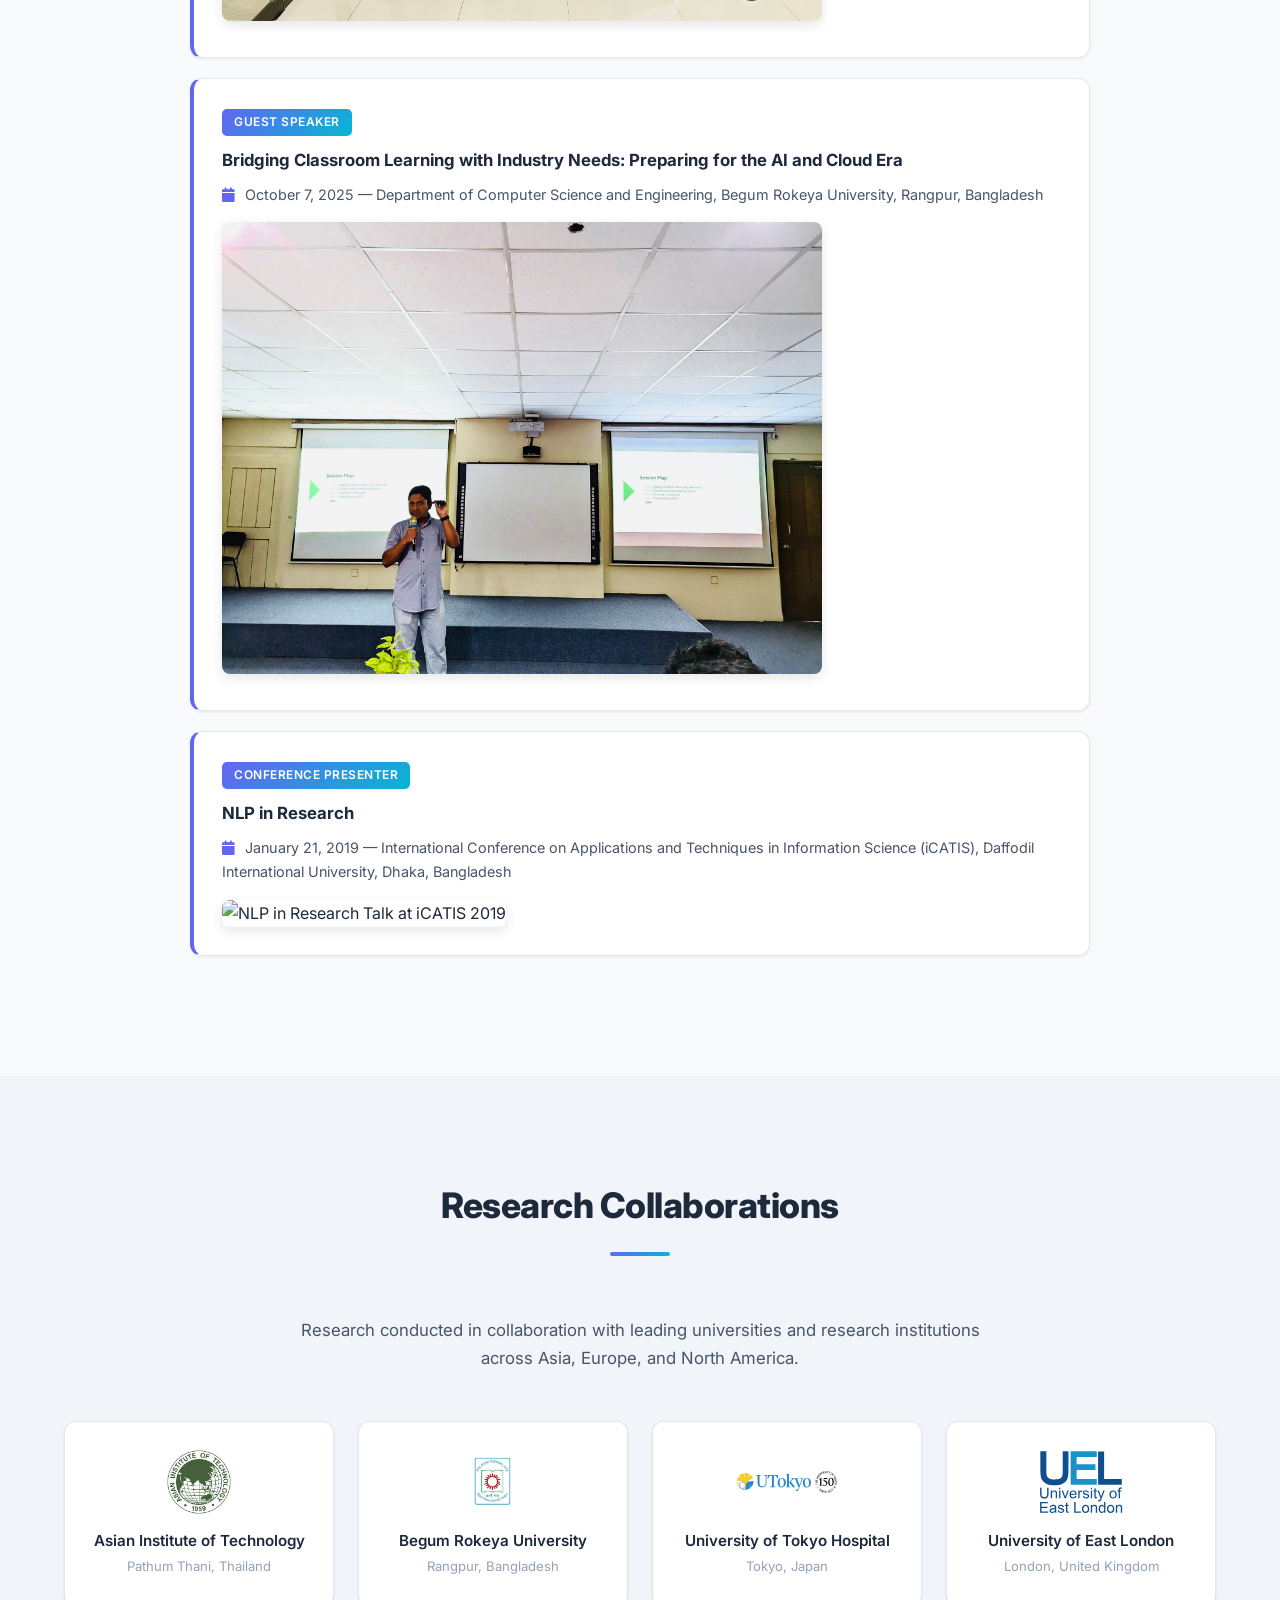
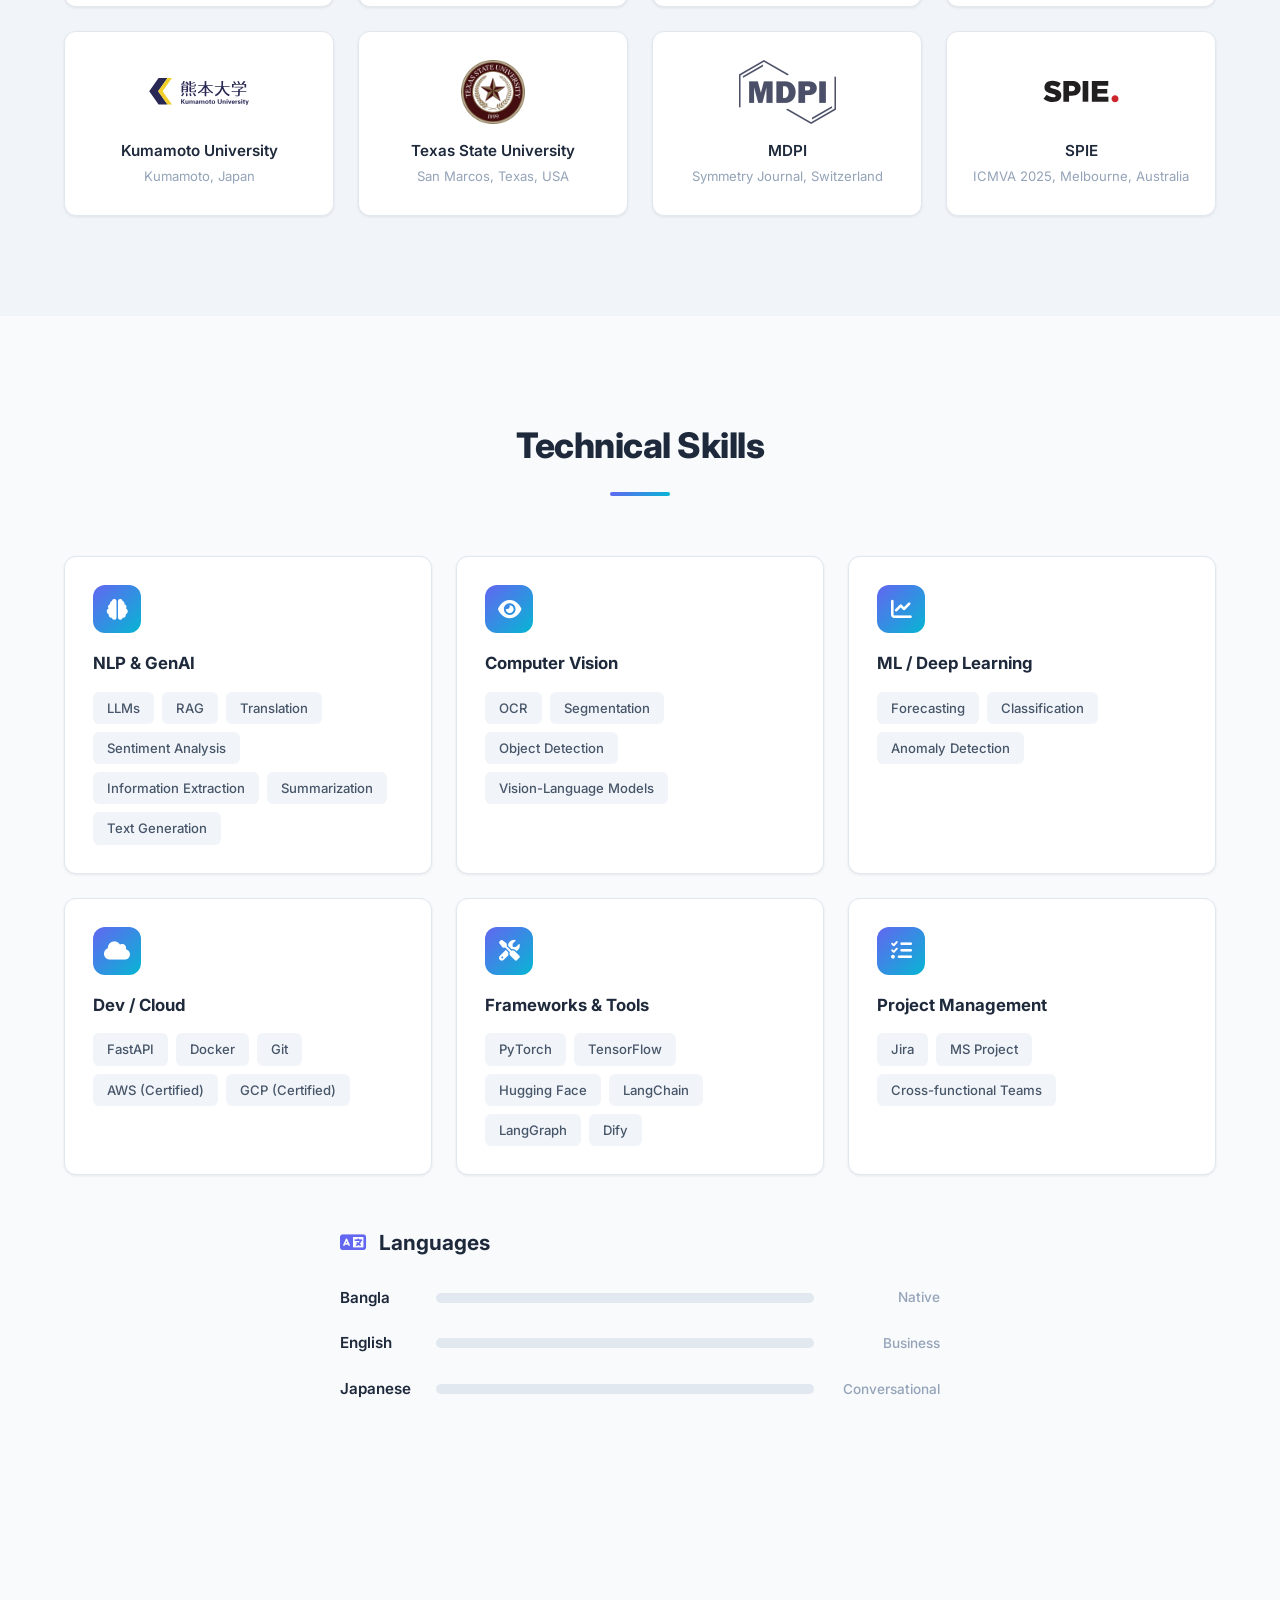
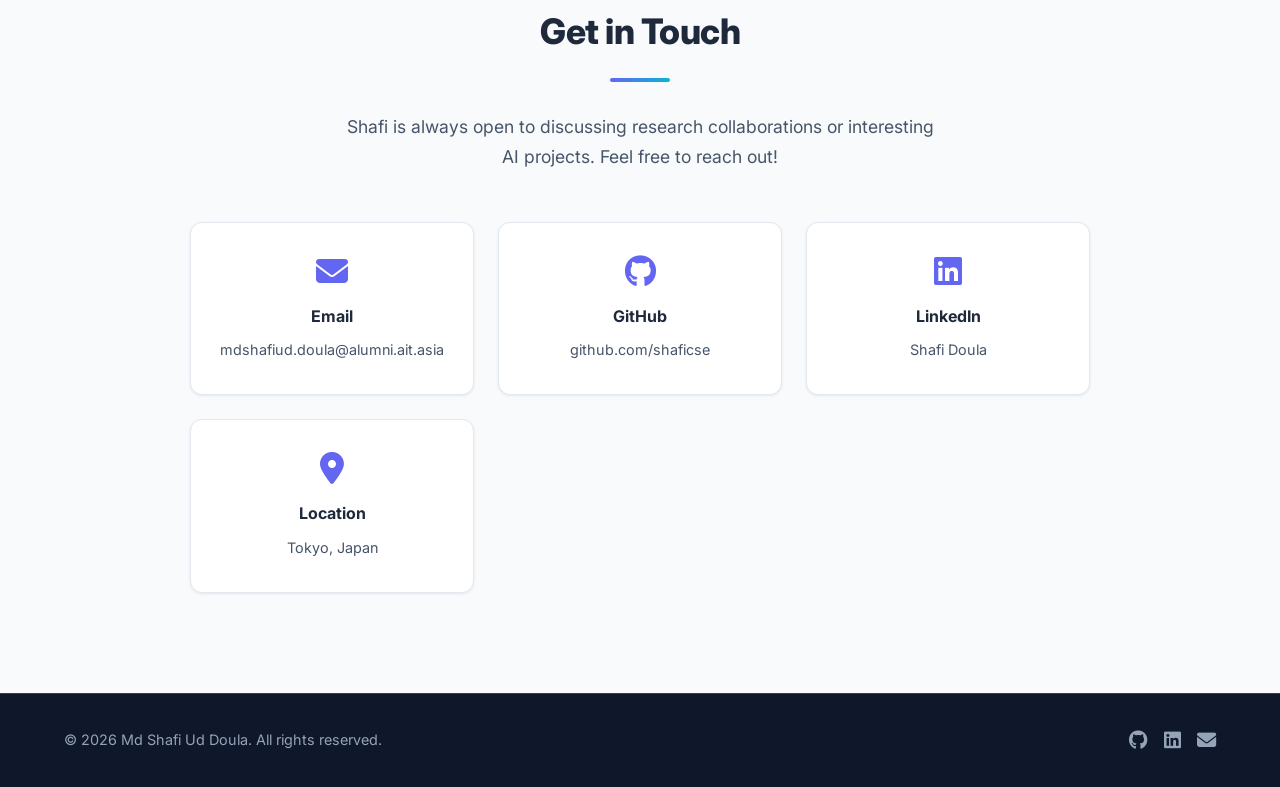
==== commit c7de7128: "Update profile photo to IMG_3086.jpeg" ====
--- a/index.html
+++ b/index.html
@@ -62,7 +62,7 @@
             <div class="hero-visual">
                 <div class="hero-avatar">
                     <div class="avatar-ring"></div>
-                    <img src="profile-photo.jpg" alt="Md Shafi Ud Doula" class="avatar-photo">
+                    <img src="IMG_3086.jpeg" alt="Md Shafi Ud Doula" class="avatar-photo">
                 </div>
             </div>
         </div>
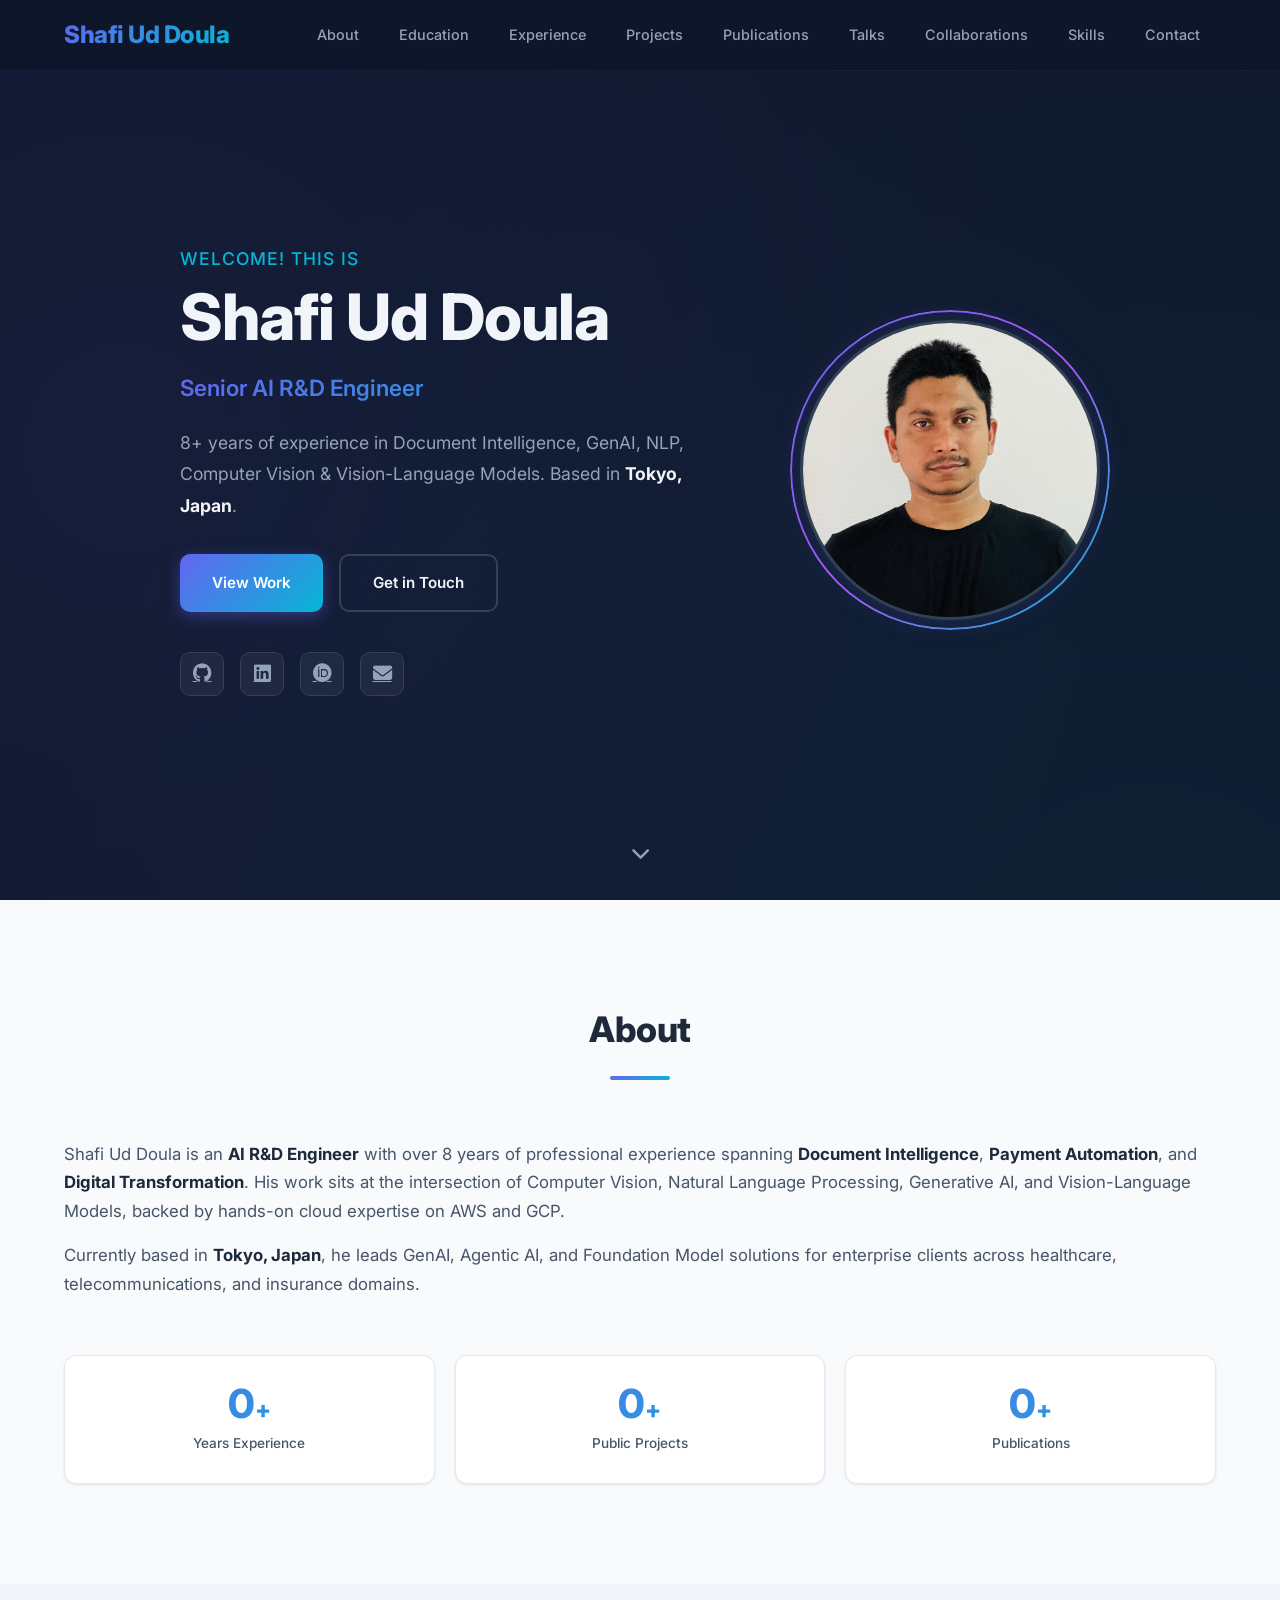
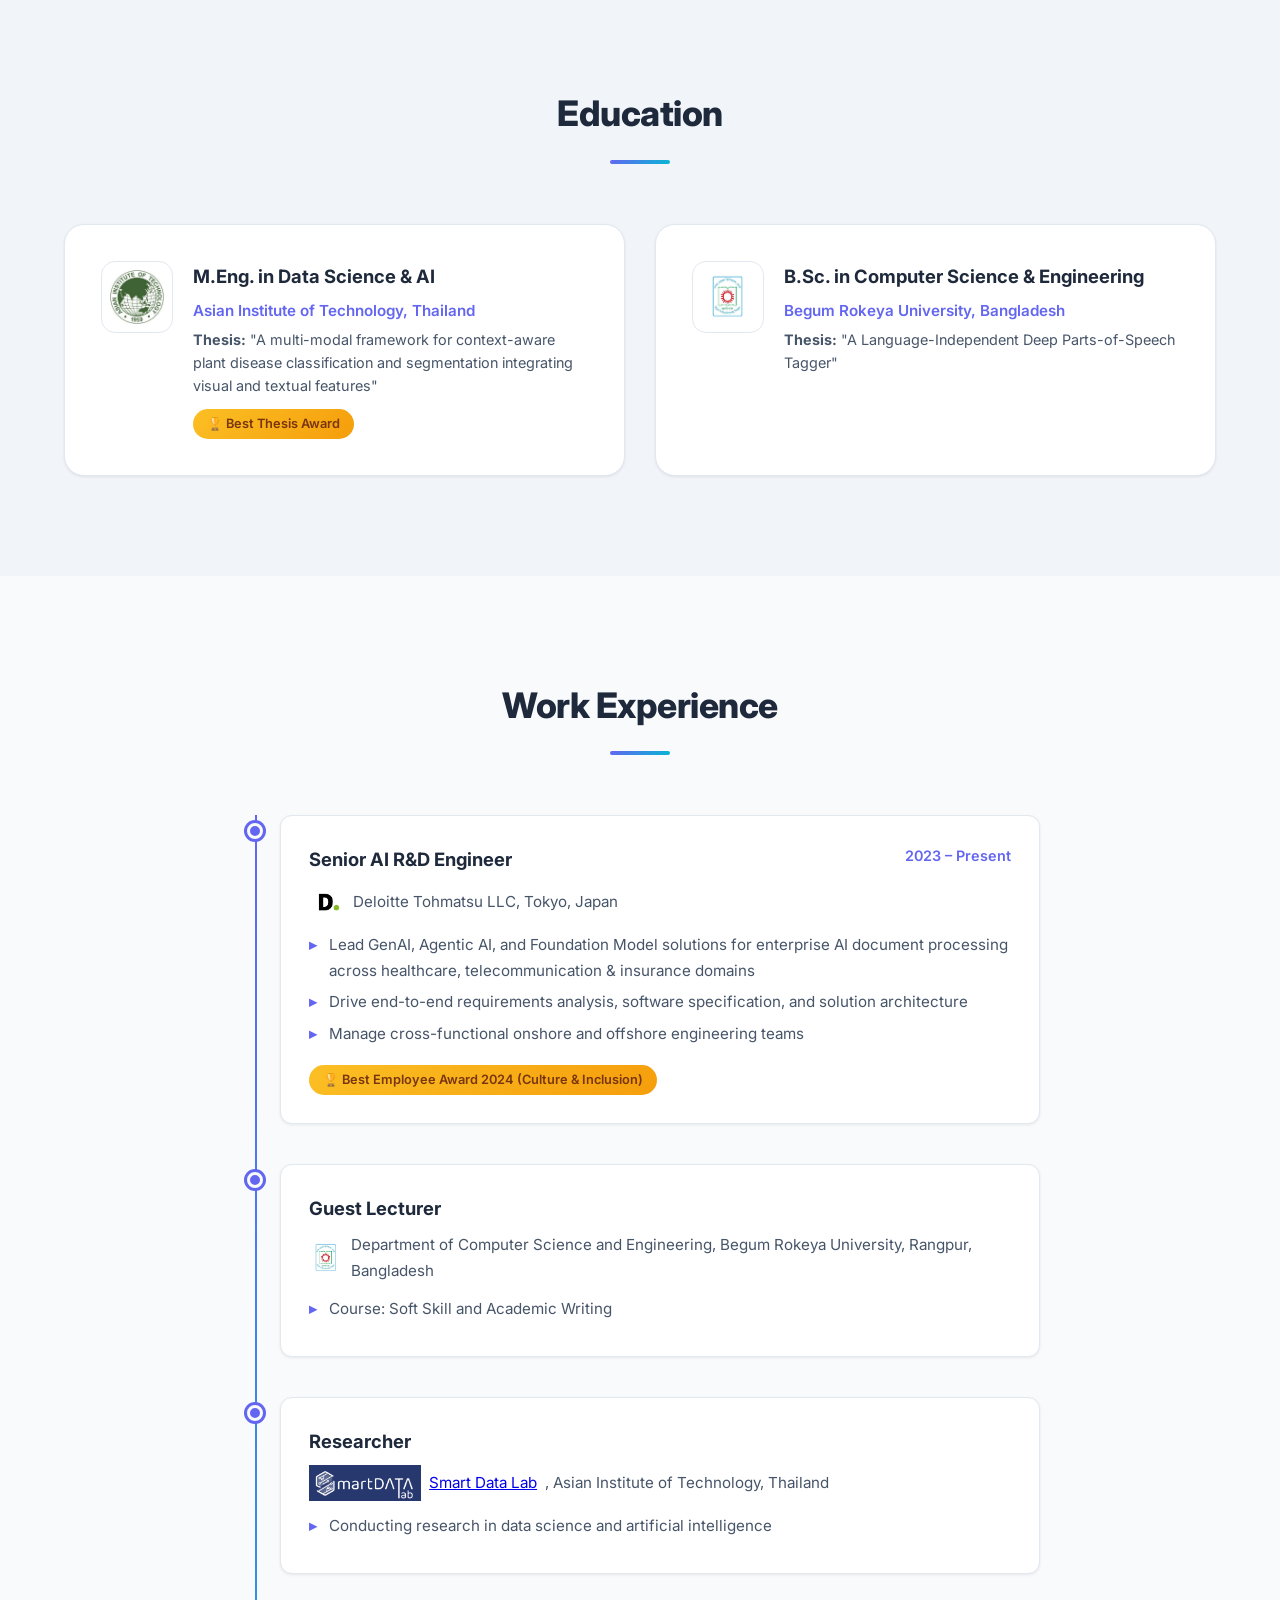
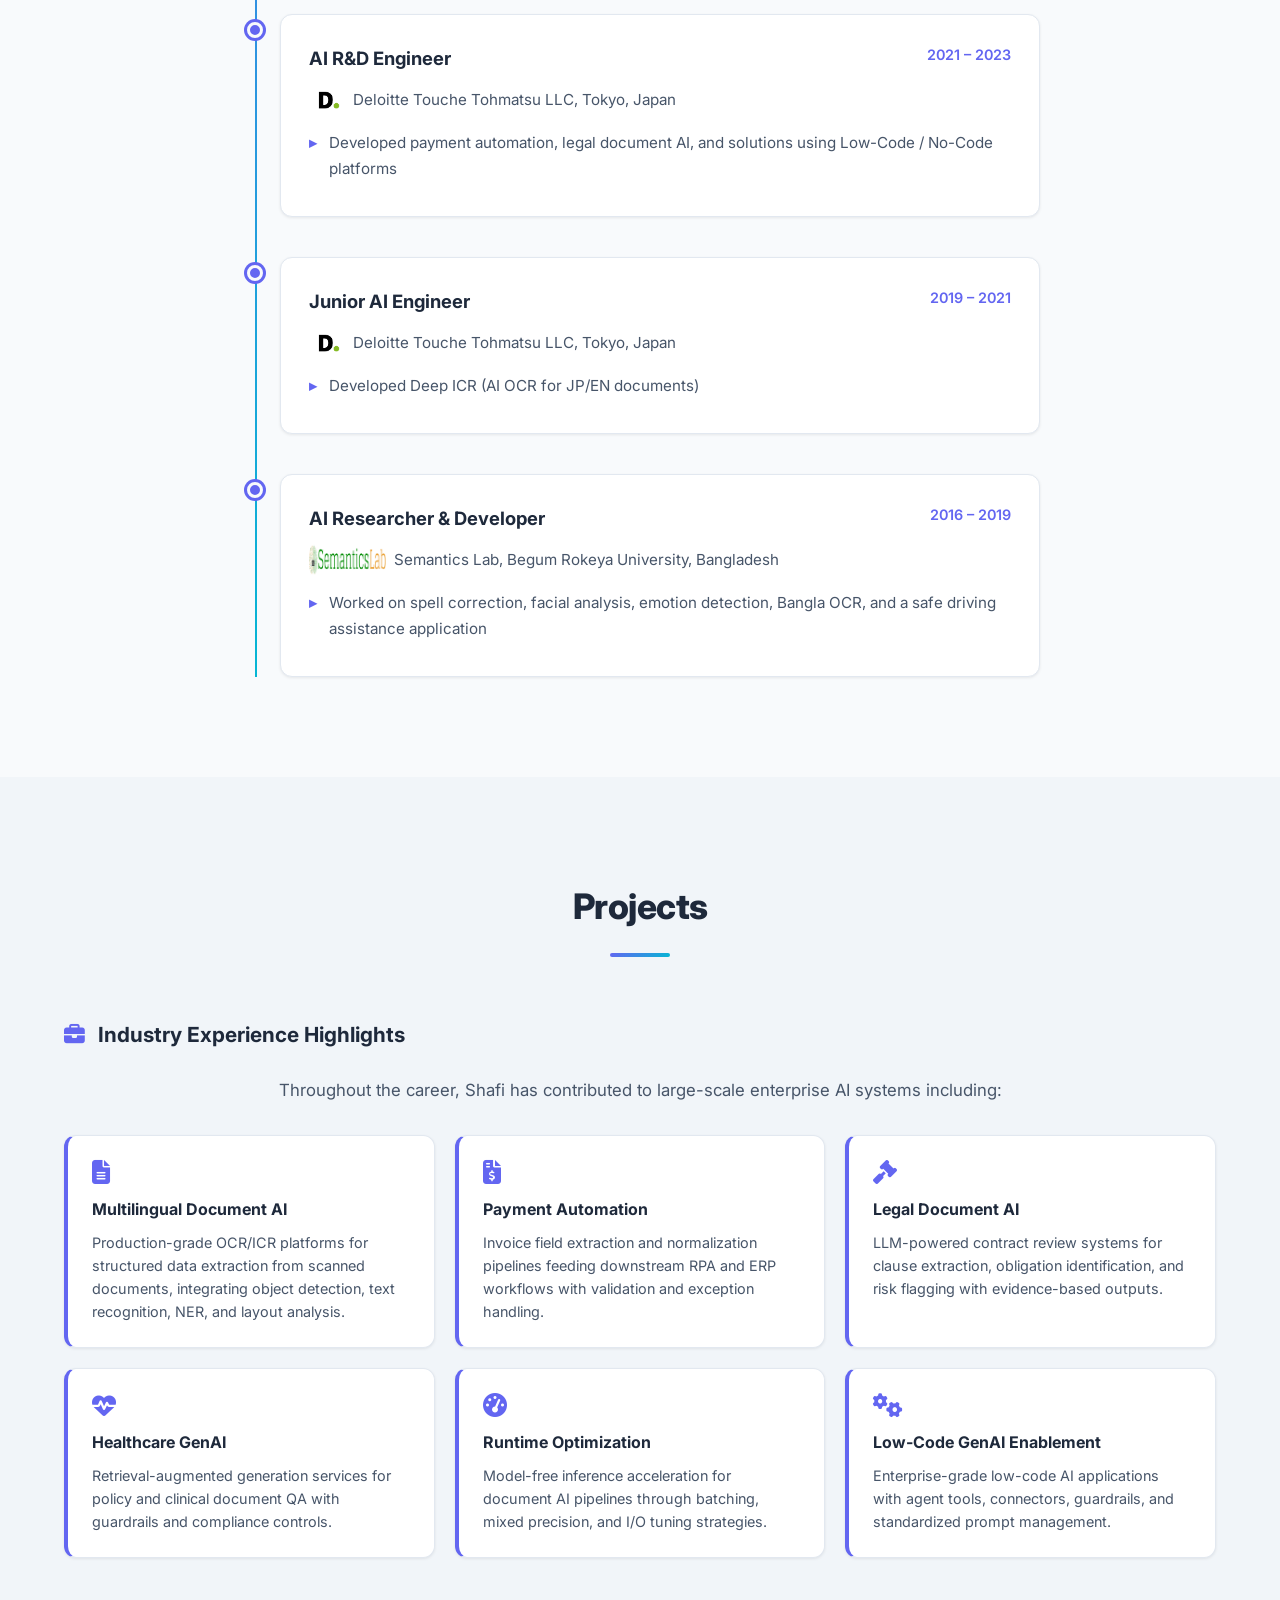
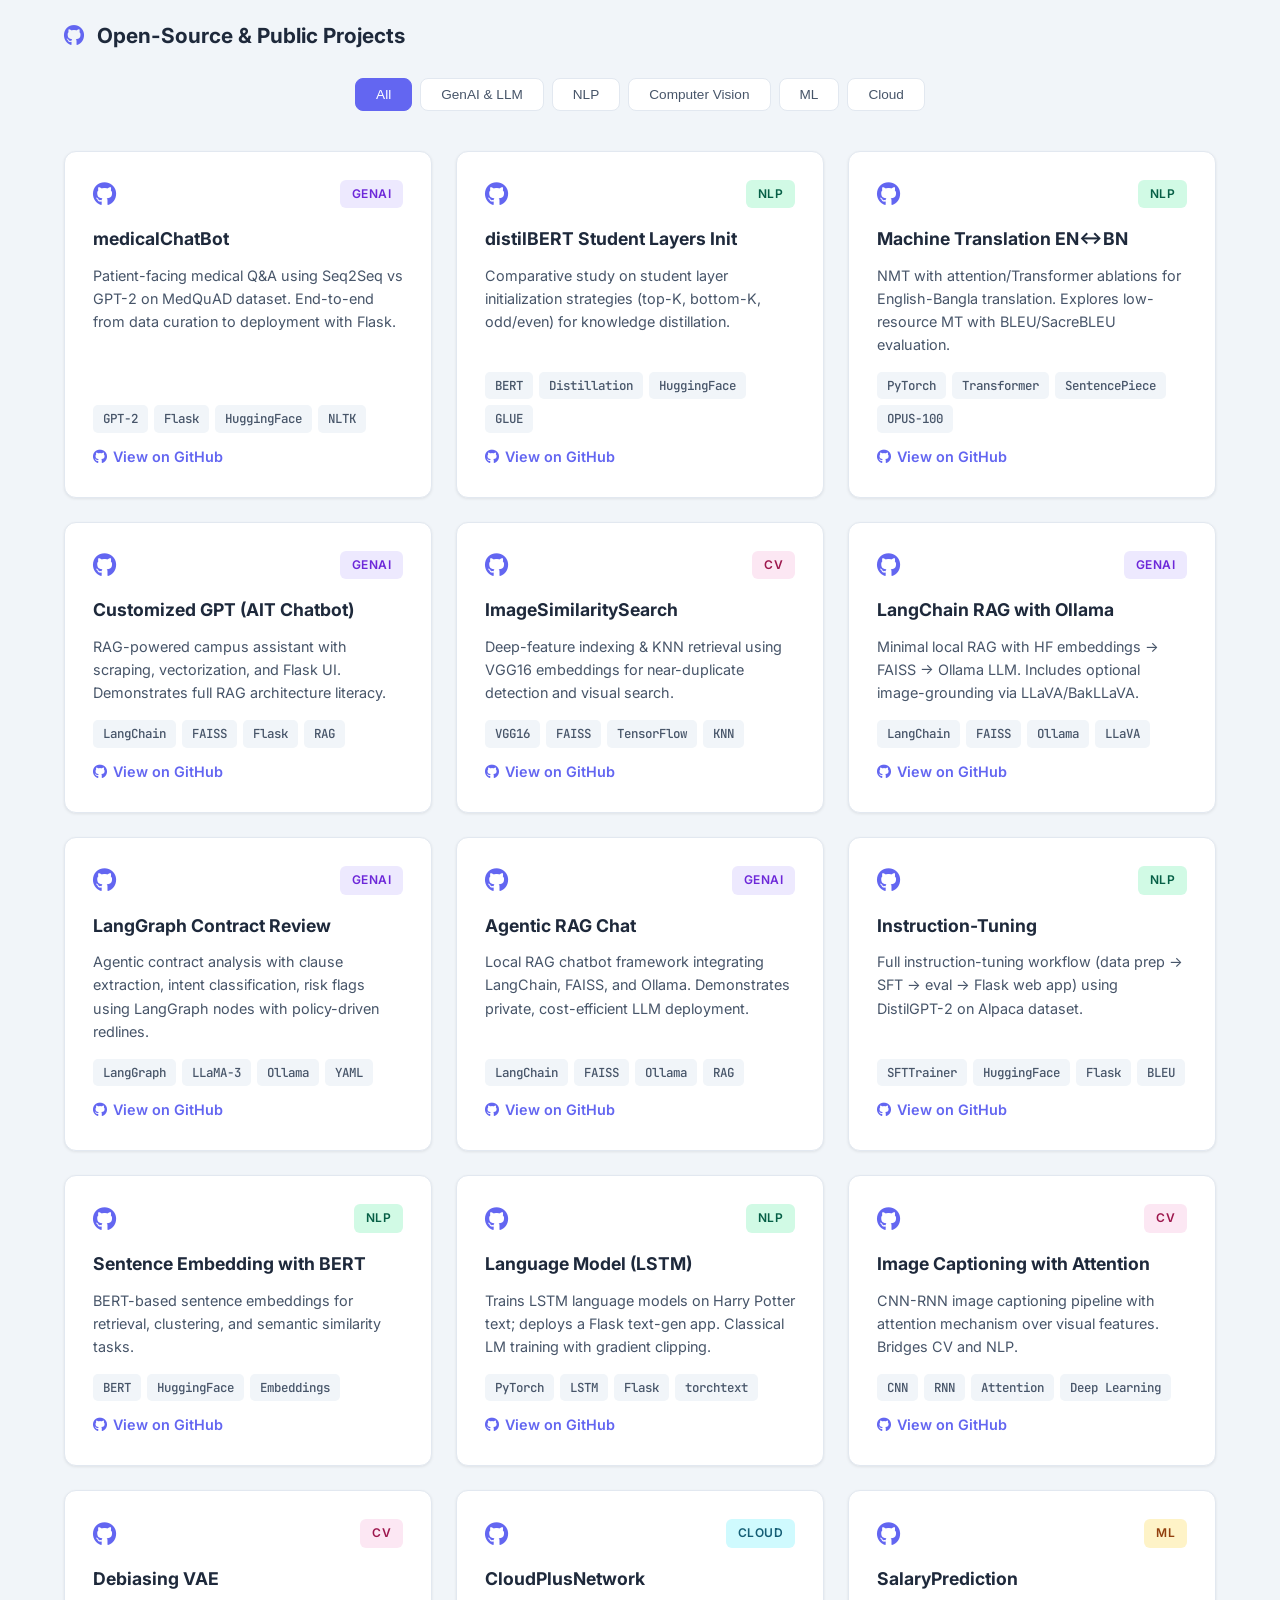
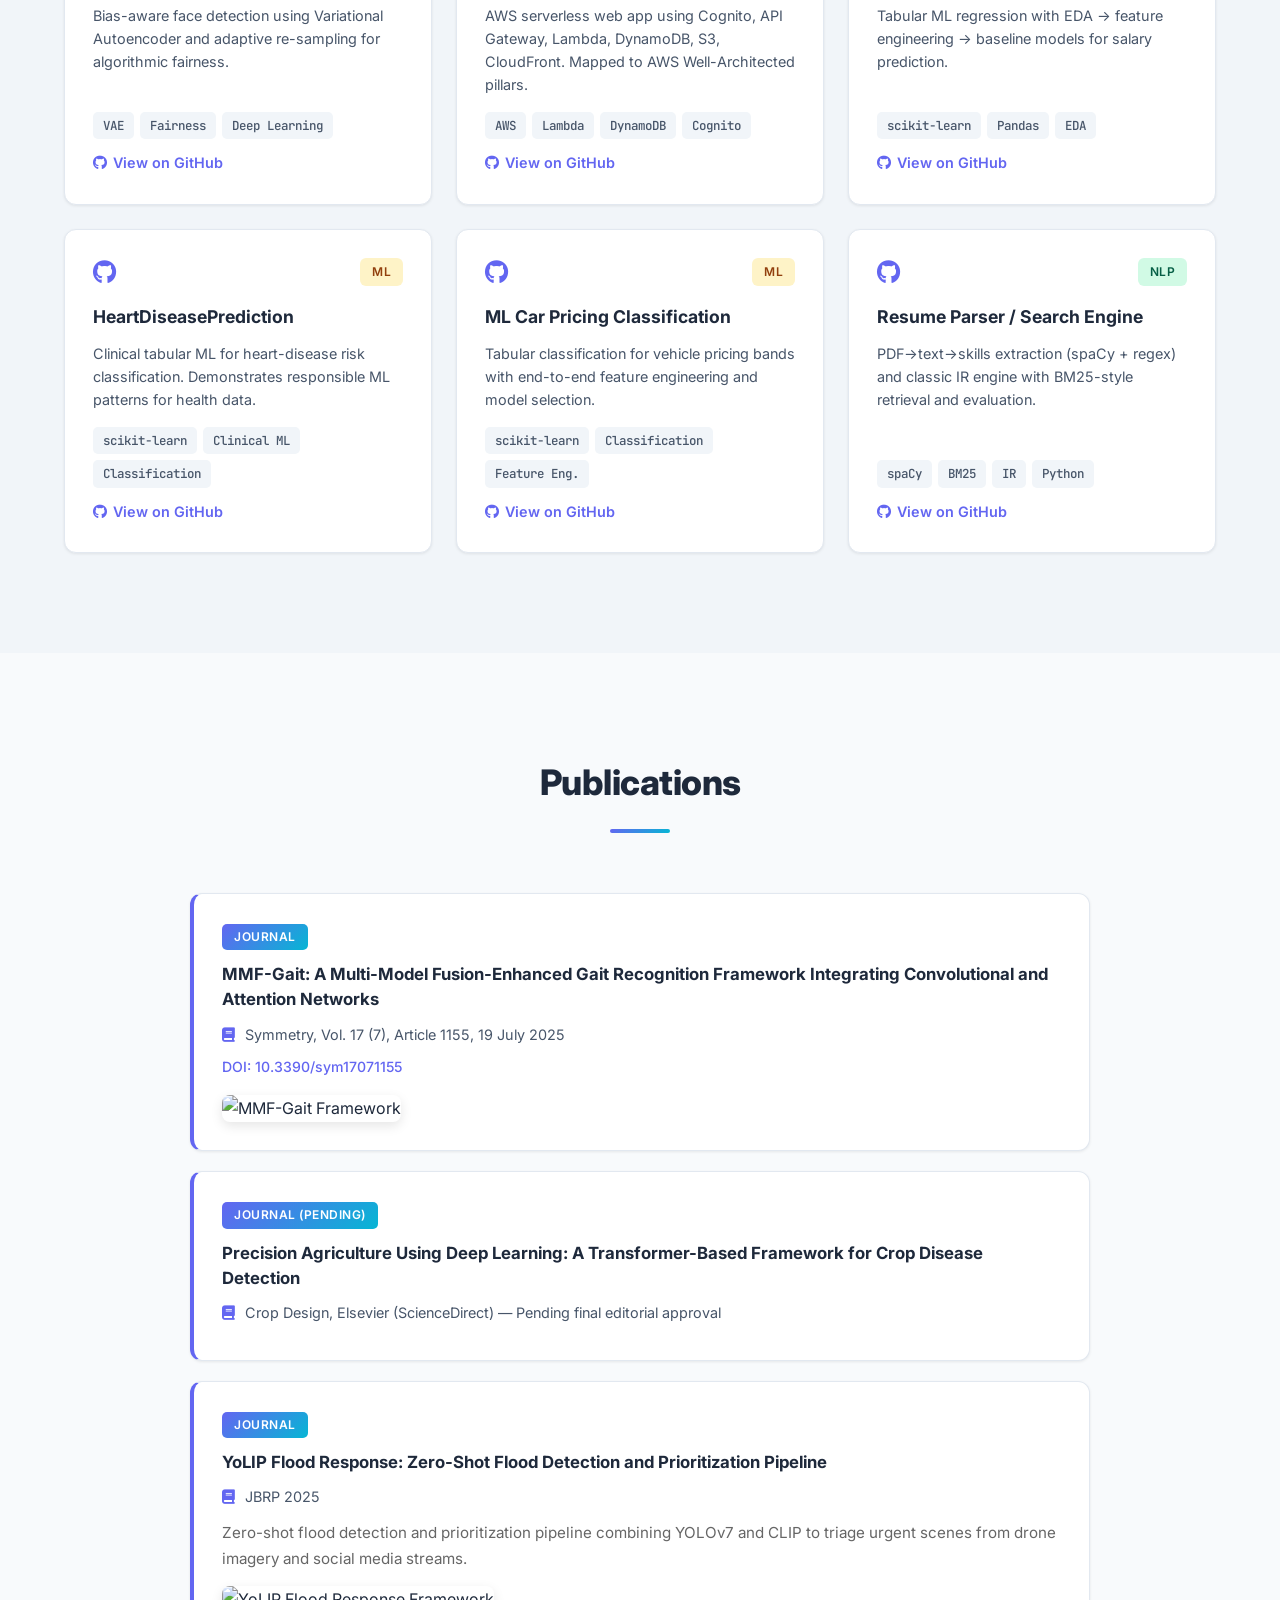
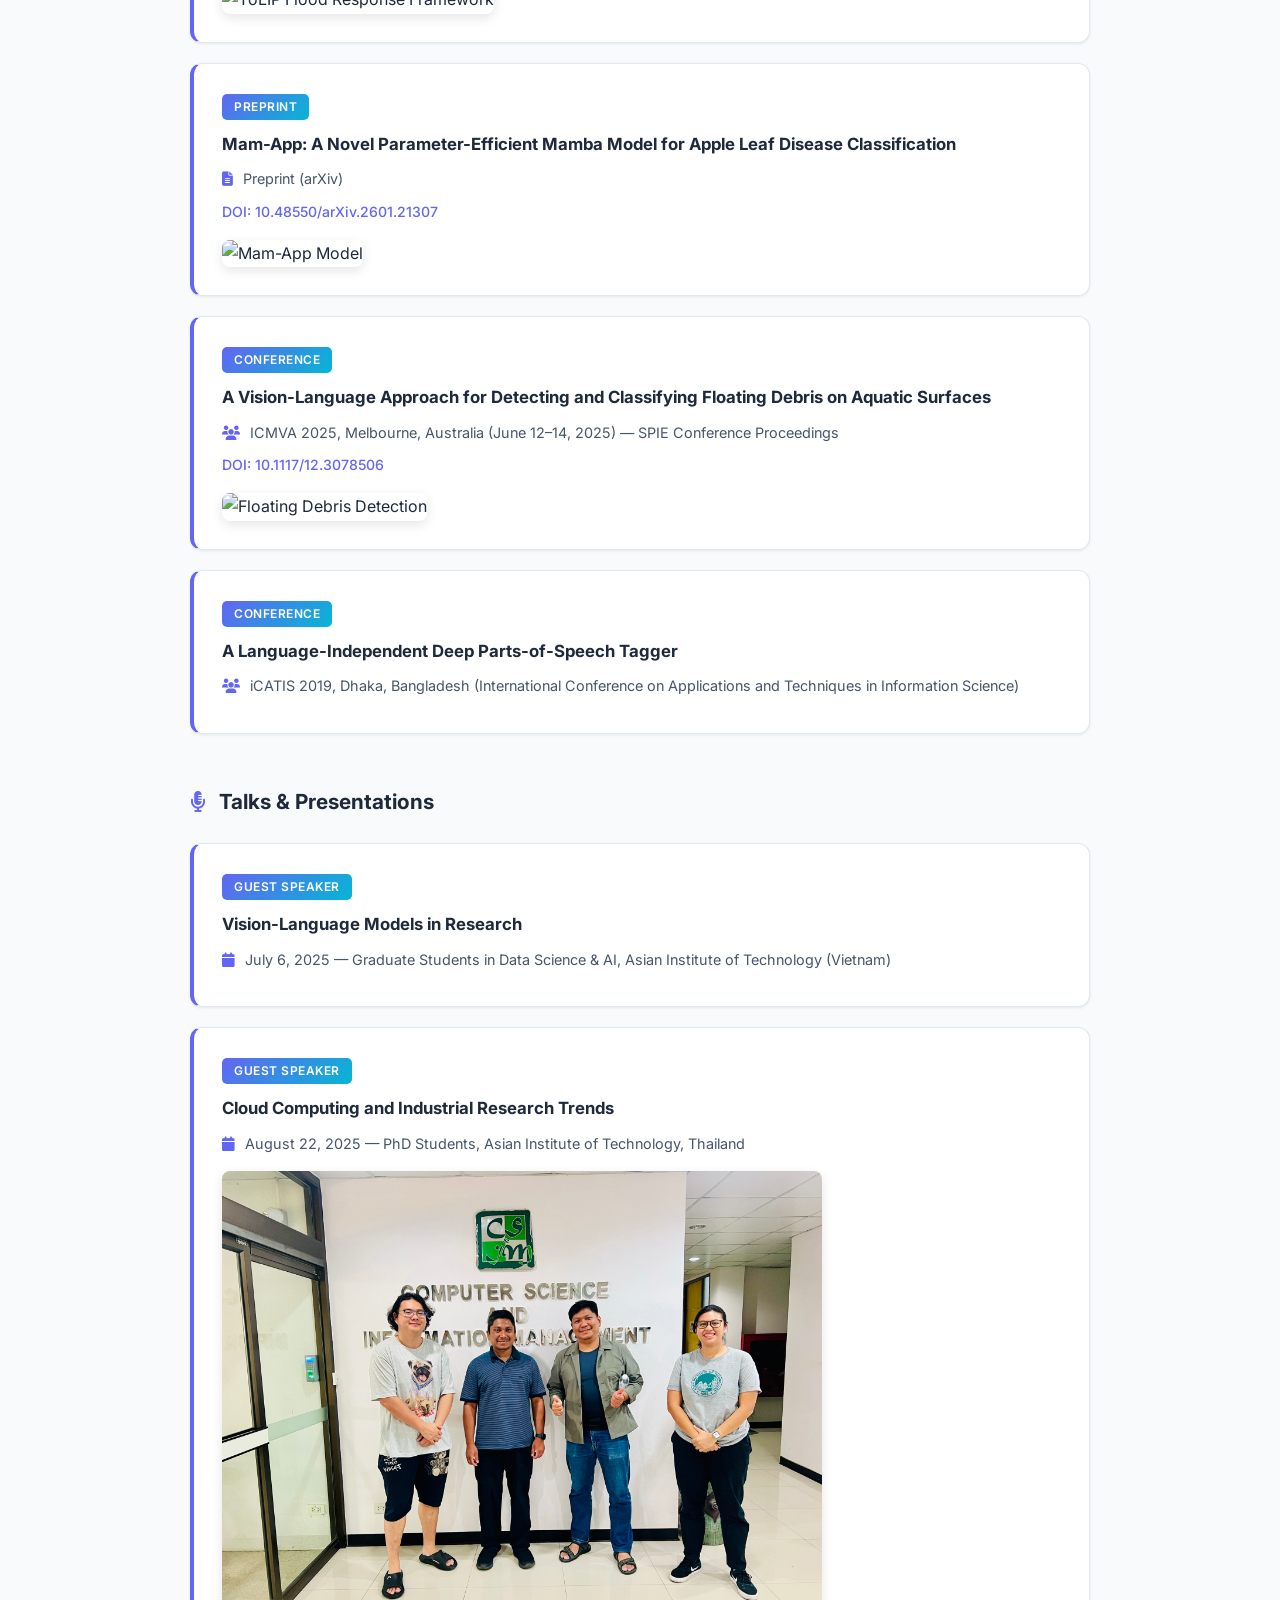
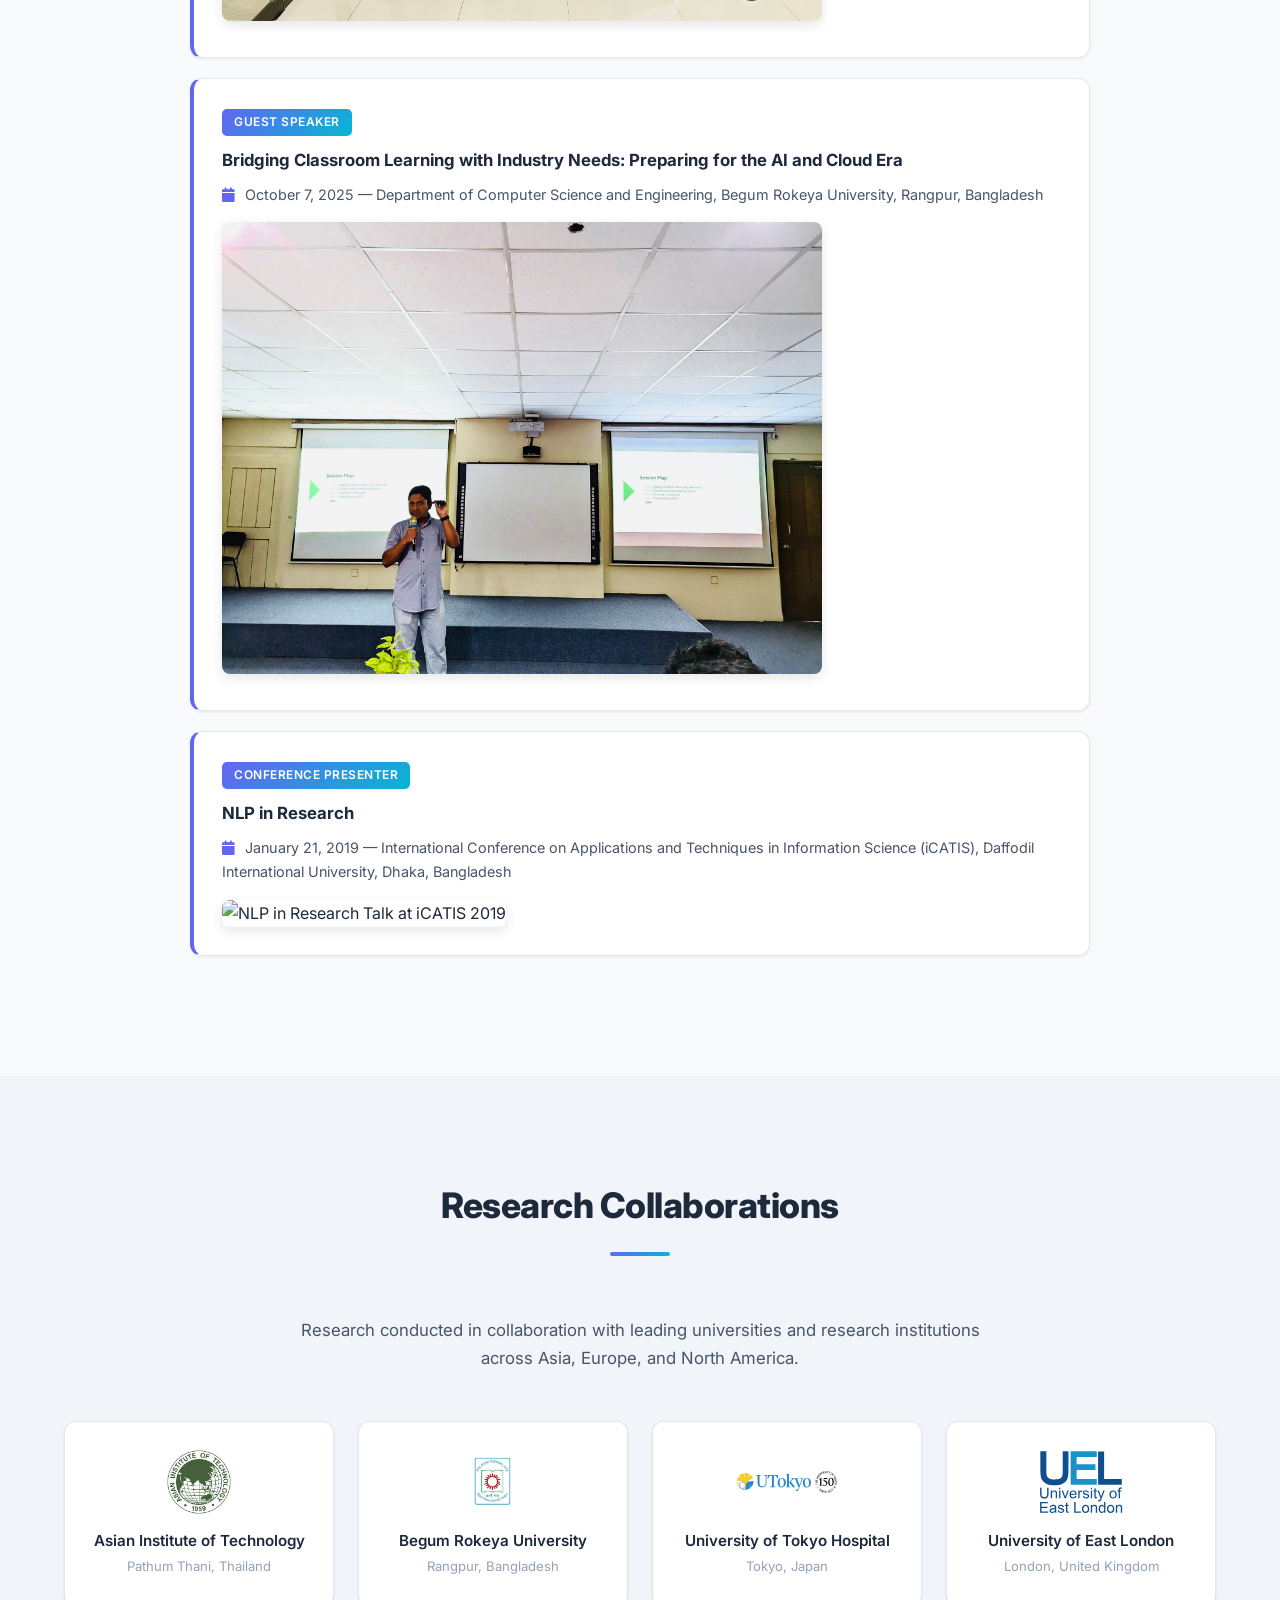
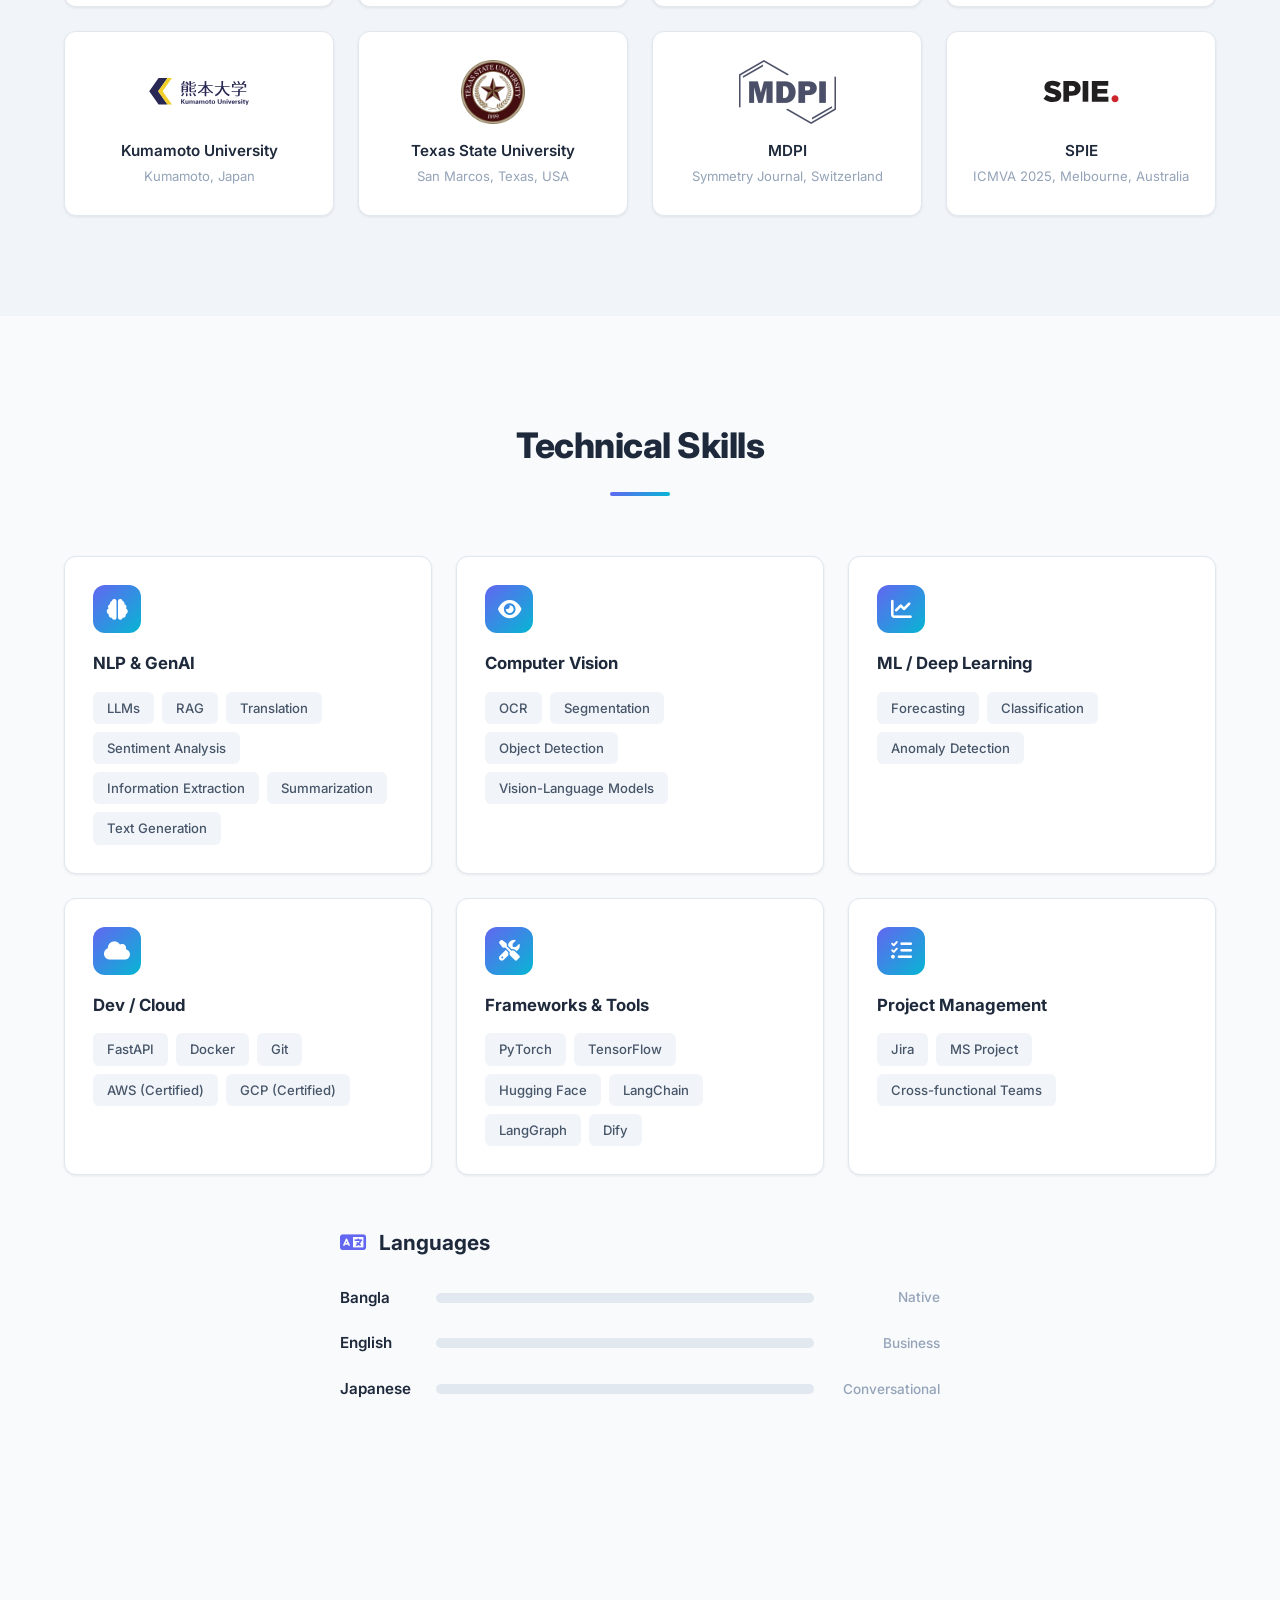
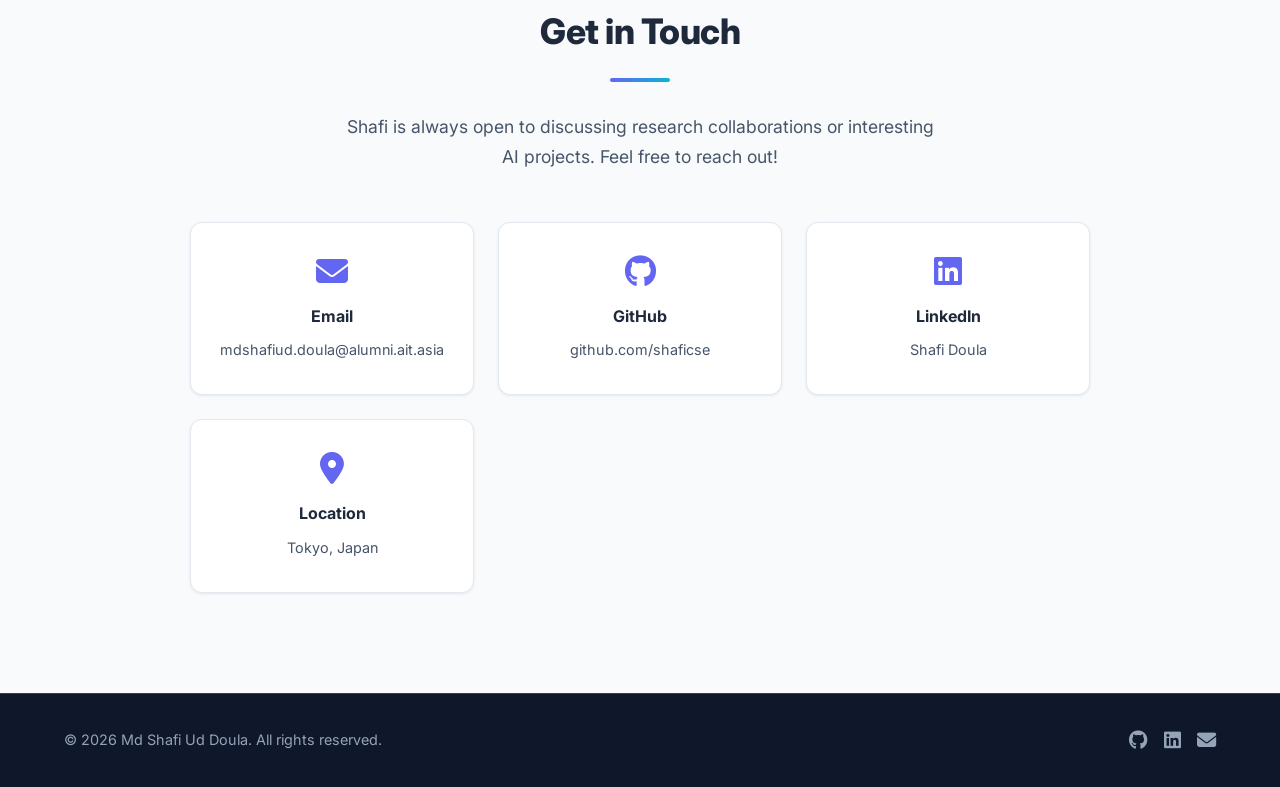
==== commit 46113238: "Remove role date ranges" ====
--- a/index.html
+++ b/index.html
@@ -159,7 +159,6 @@
                     <div class="timeline-content">
                         <div class="timeline-header">
                             <h3>Guest Lecturer</h3>
-                            <span class="timeline-date">2025 – Present</span>
                         </div>
                         <p class="timeline-company"><img src="logos/brur.jpeg" alt="BRUR" class="timeline-logo"> Department of Computer Science and Engineering, Begum Rokeya University, Rangpur, Bangladesh</p>
                         <ul>
@@ -172,7 +171,6 @@
                     <div class="timeline-content">
                         <div class="timeline-header">
                             <h3>Researcher</h3>
-                            <span class="timeline-date">2024 – Present</span>
                         </div>
                         <p class="timeline-company"><img src="logos/smartdatalab.jpeg" alt="Smart Data Lab" class="timeline-logo"> <a href="https://smartdatalab.cs.ait.ac.th/people-2/" target="_blank" rel="noopener noreferrer">Smart Data Lab</a>, Asian Institute of Technology, Thailand</p>
                         <ul>
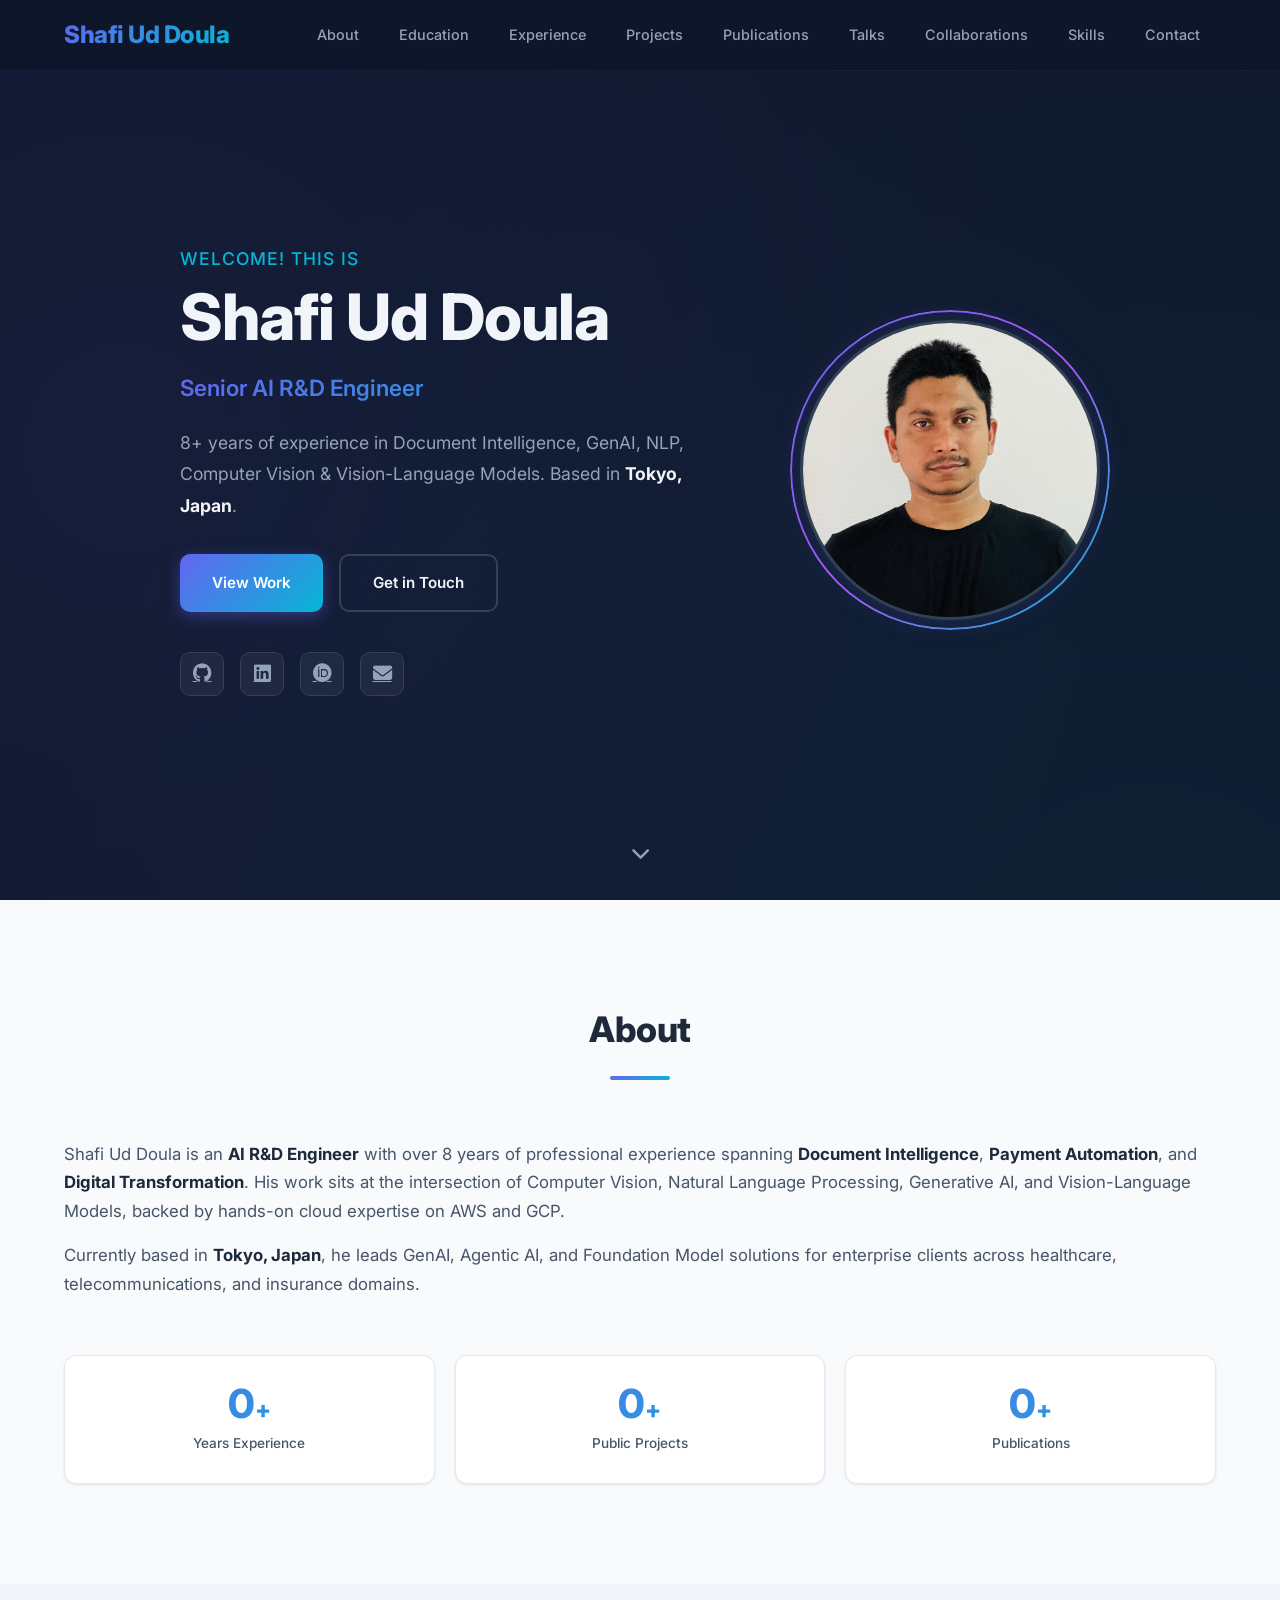
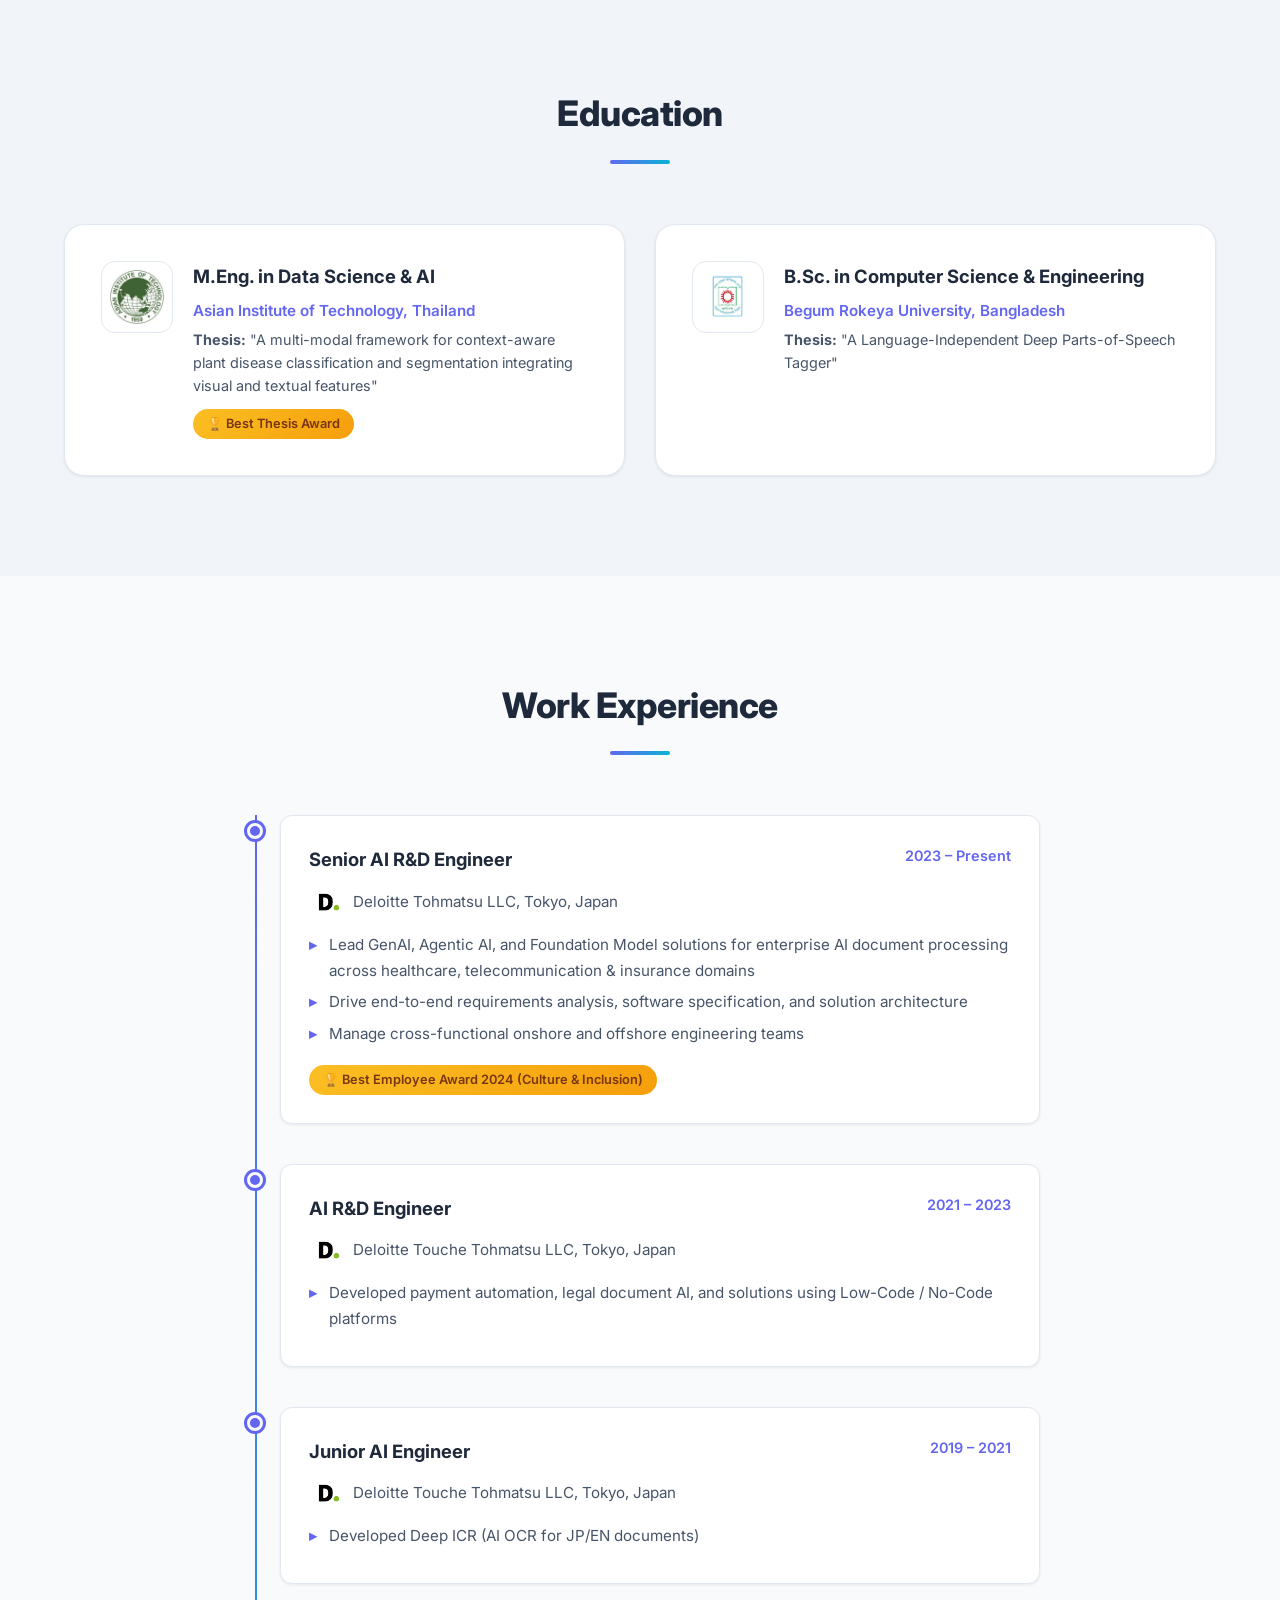
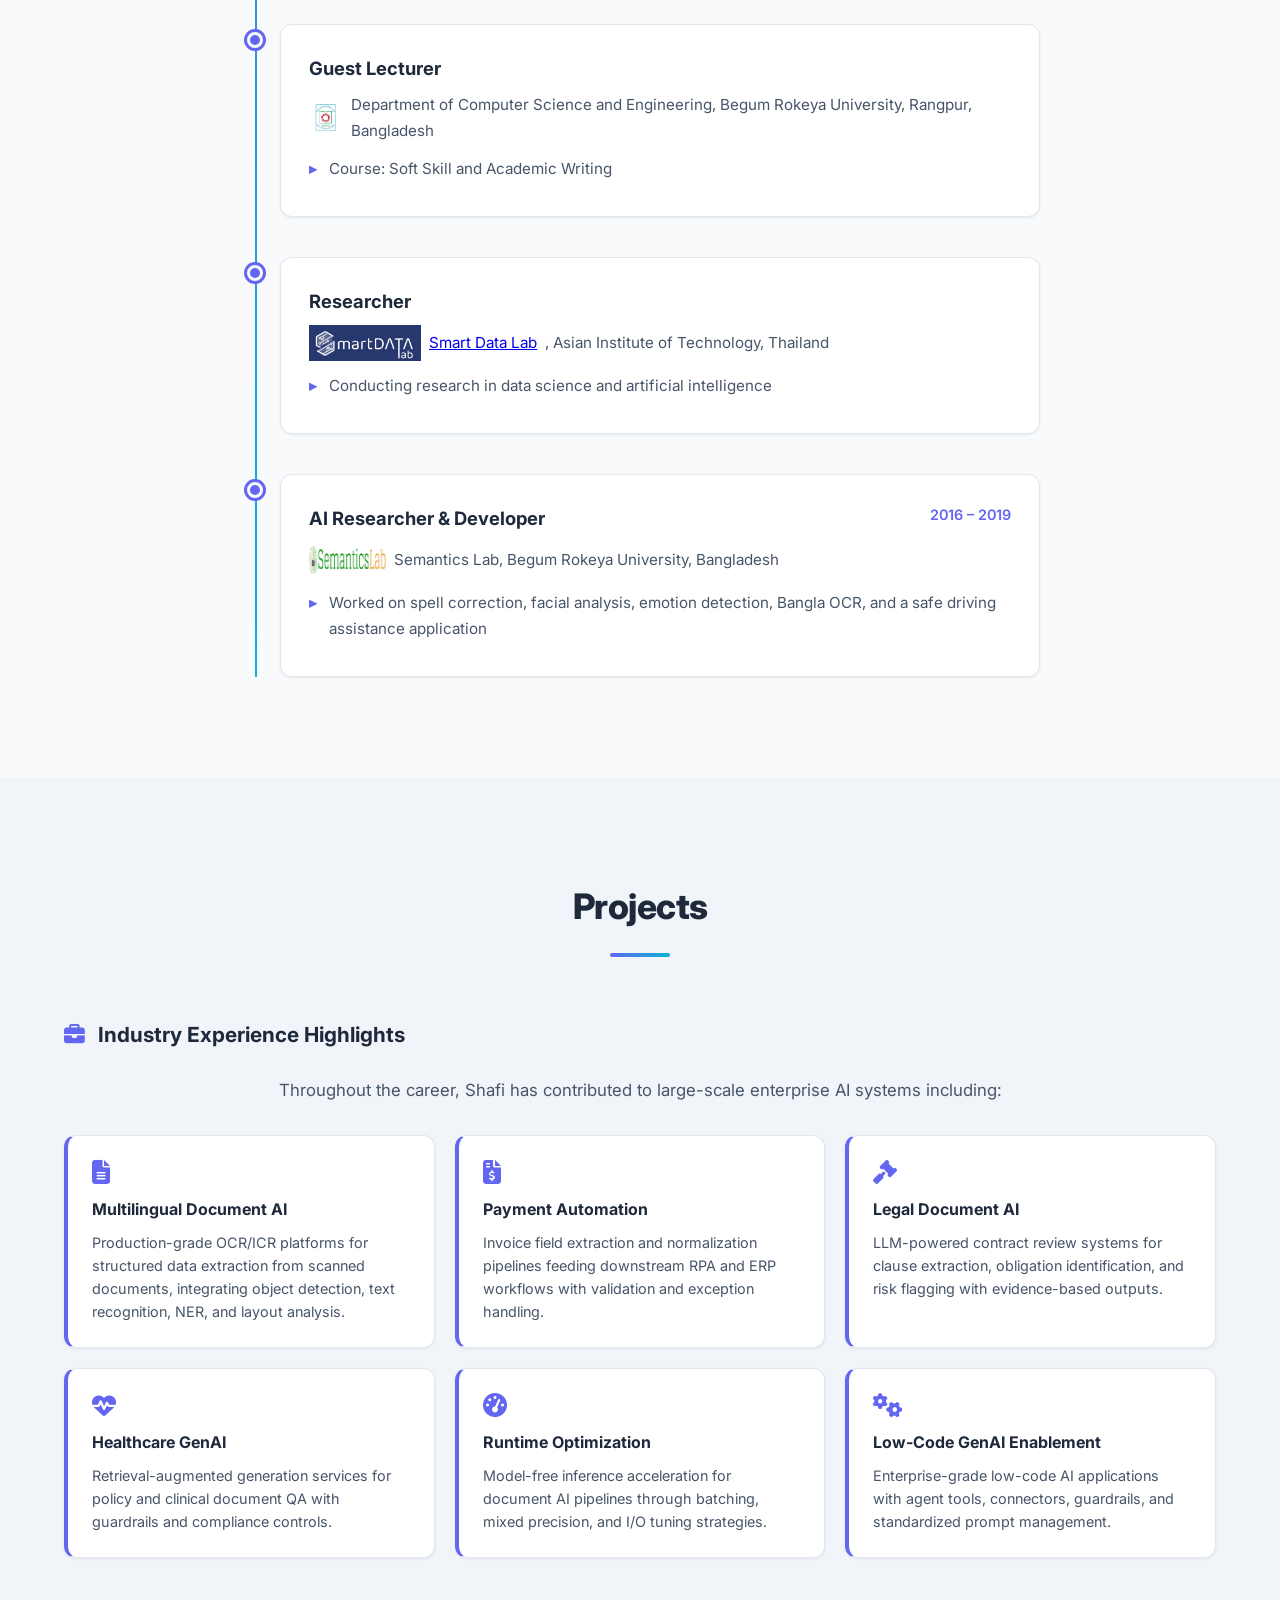
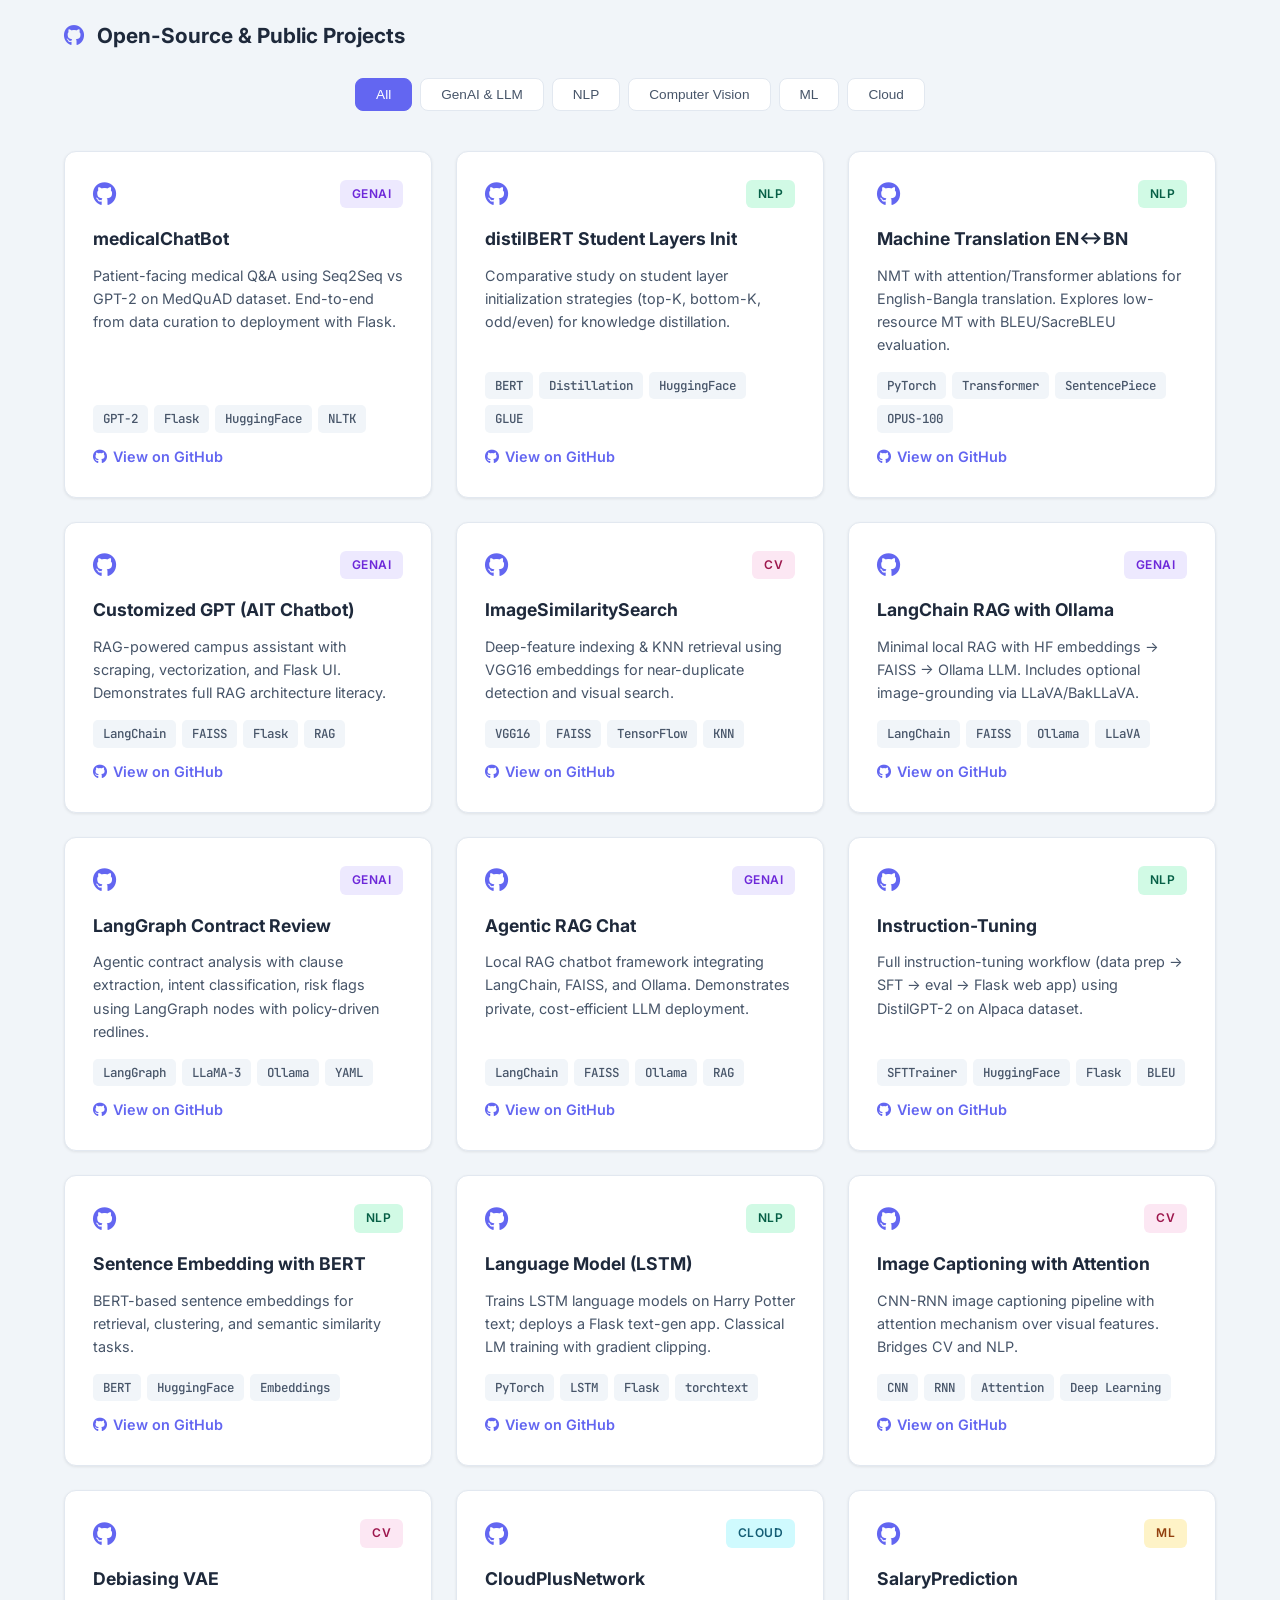
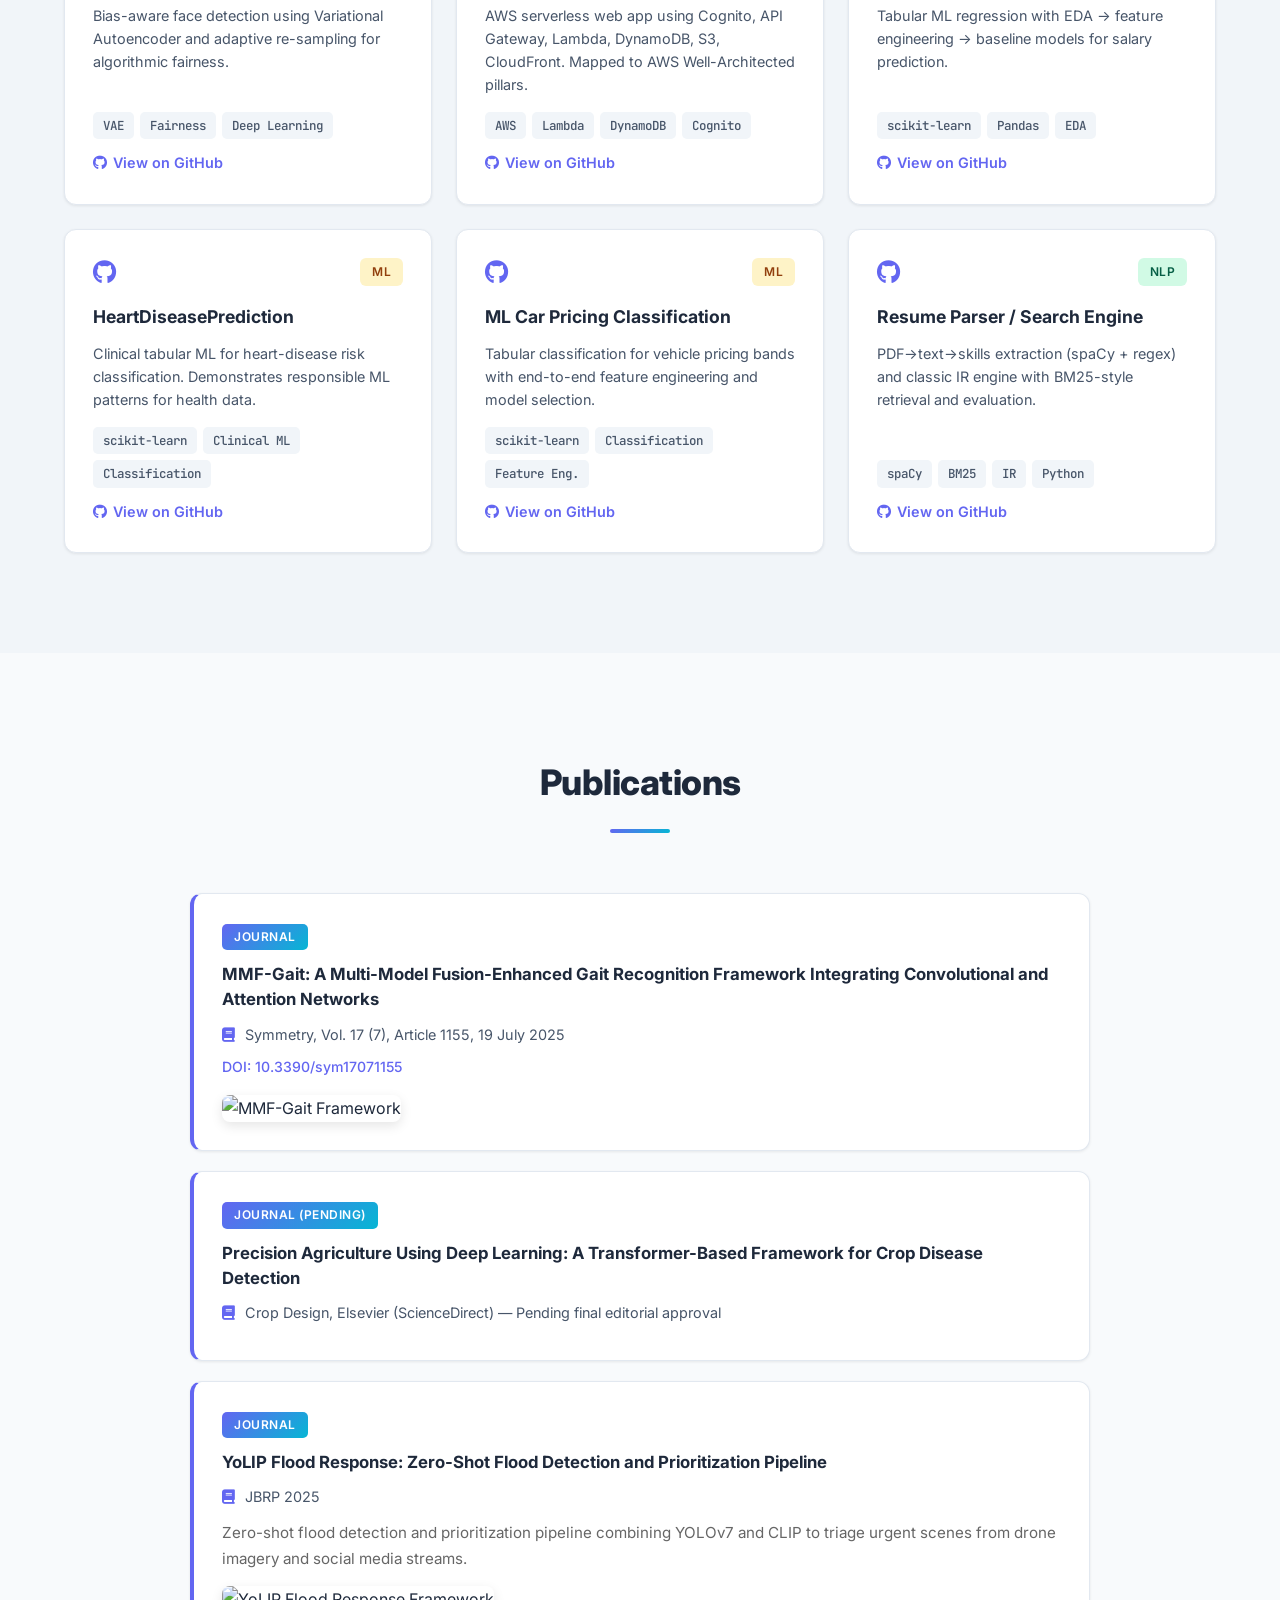
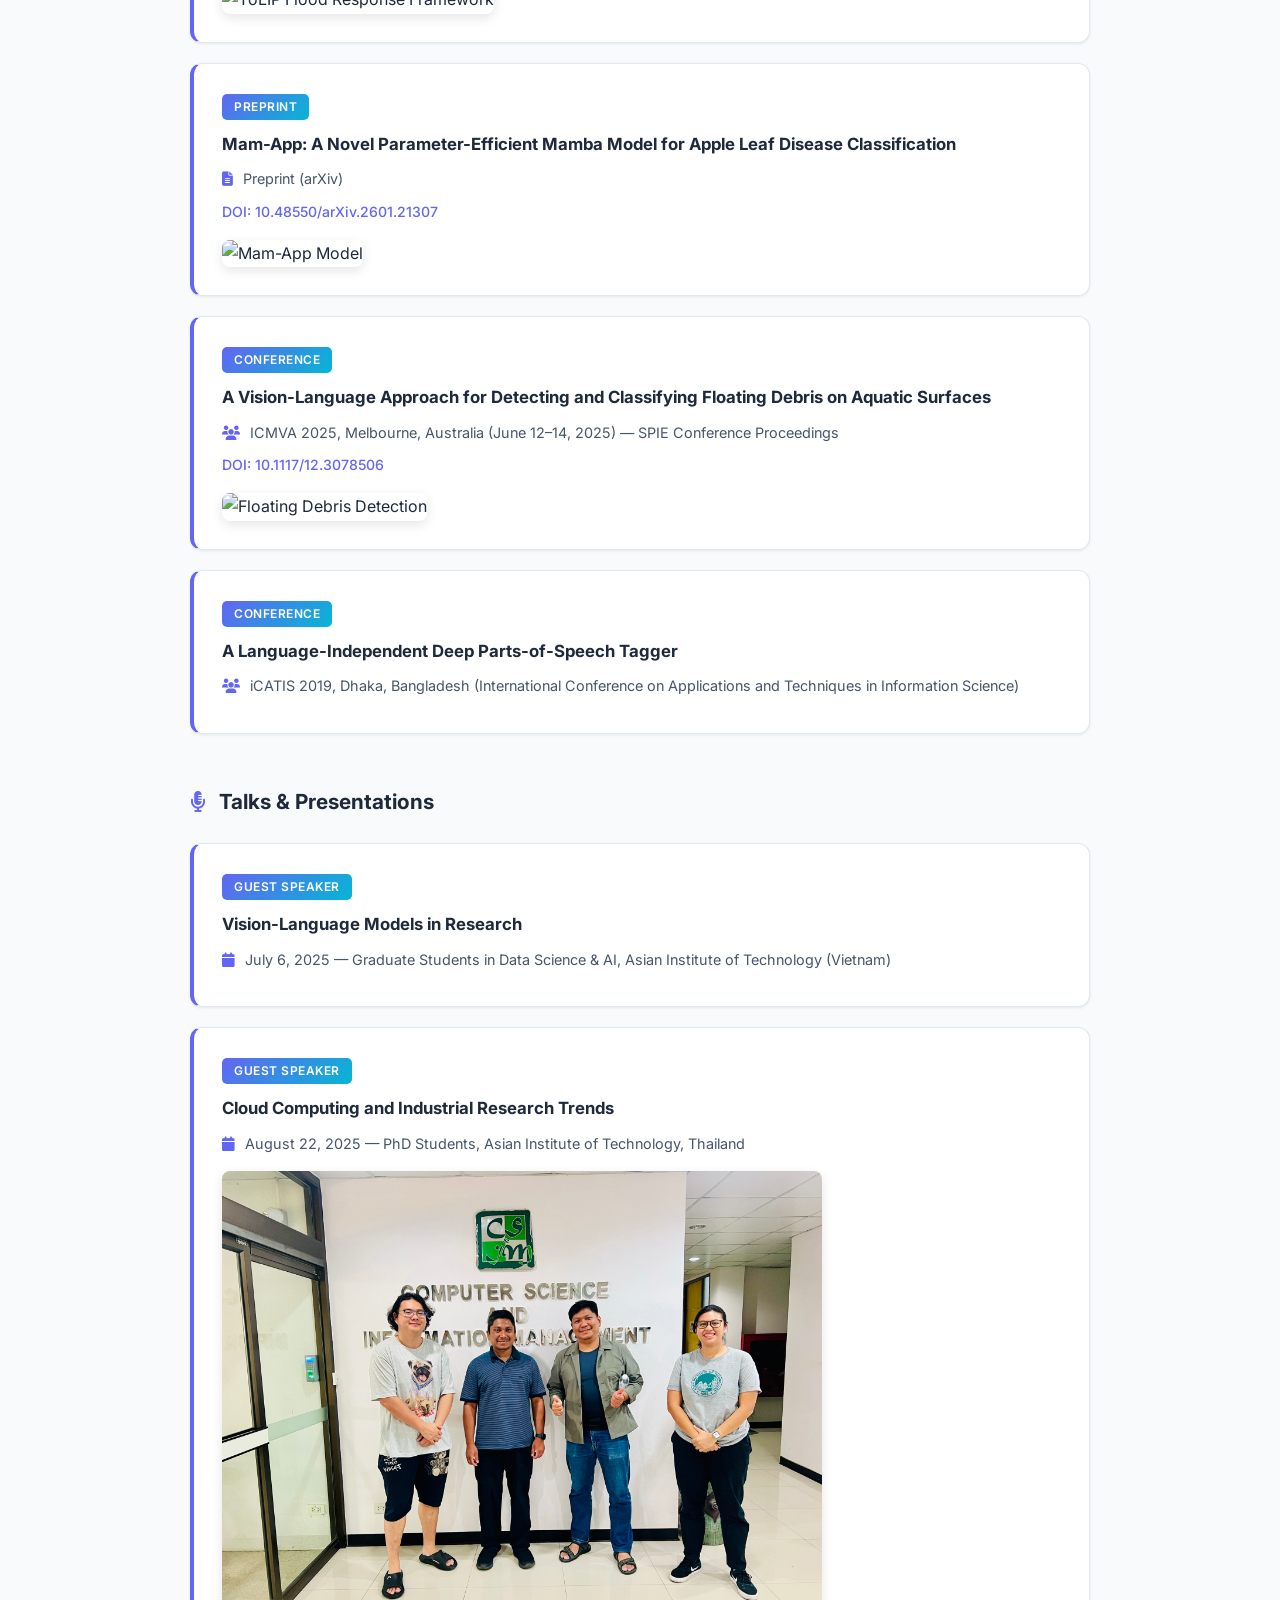
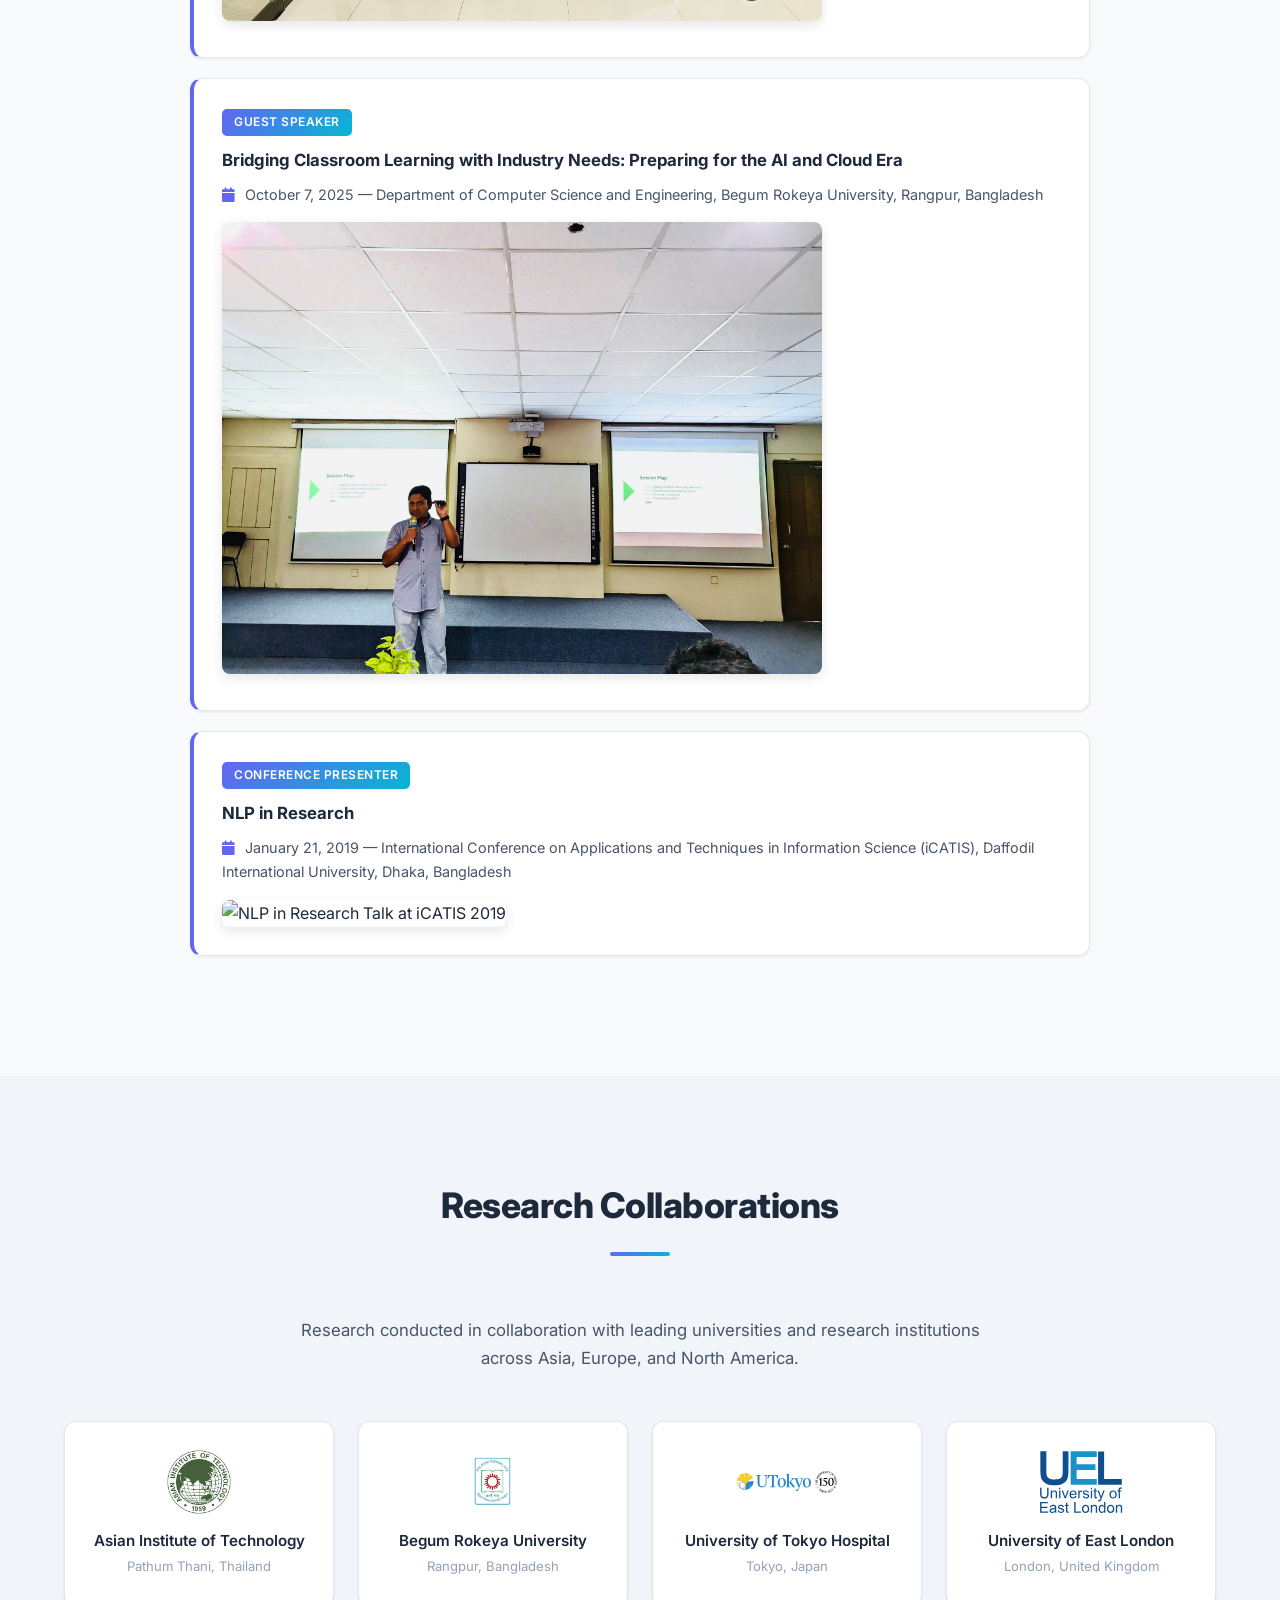
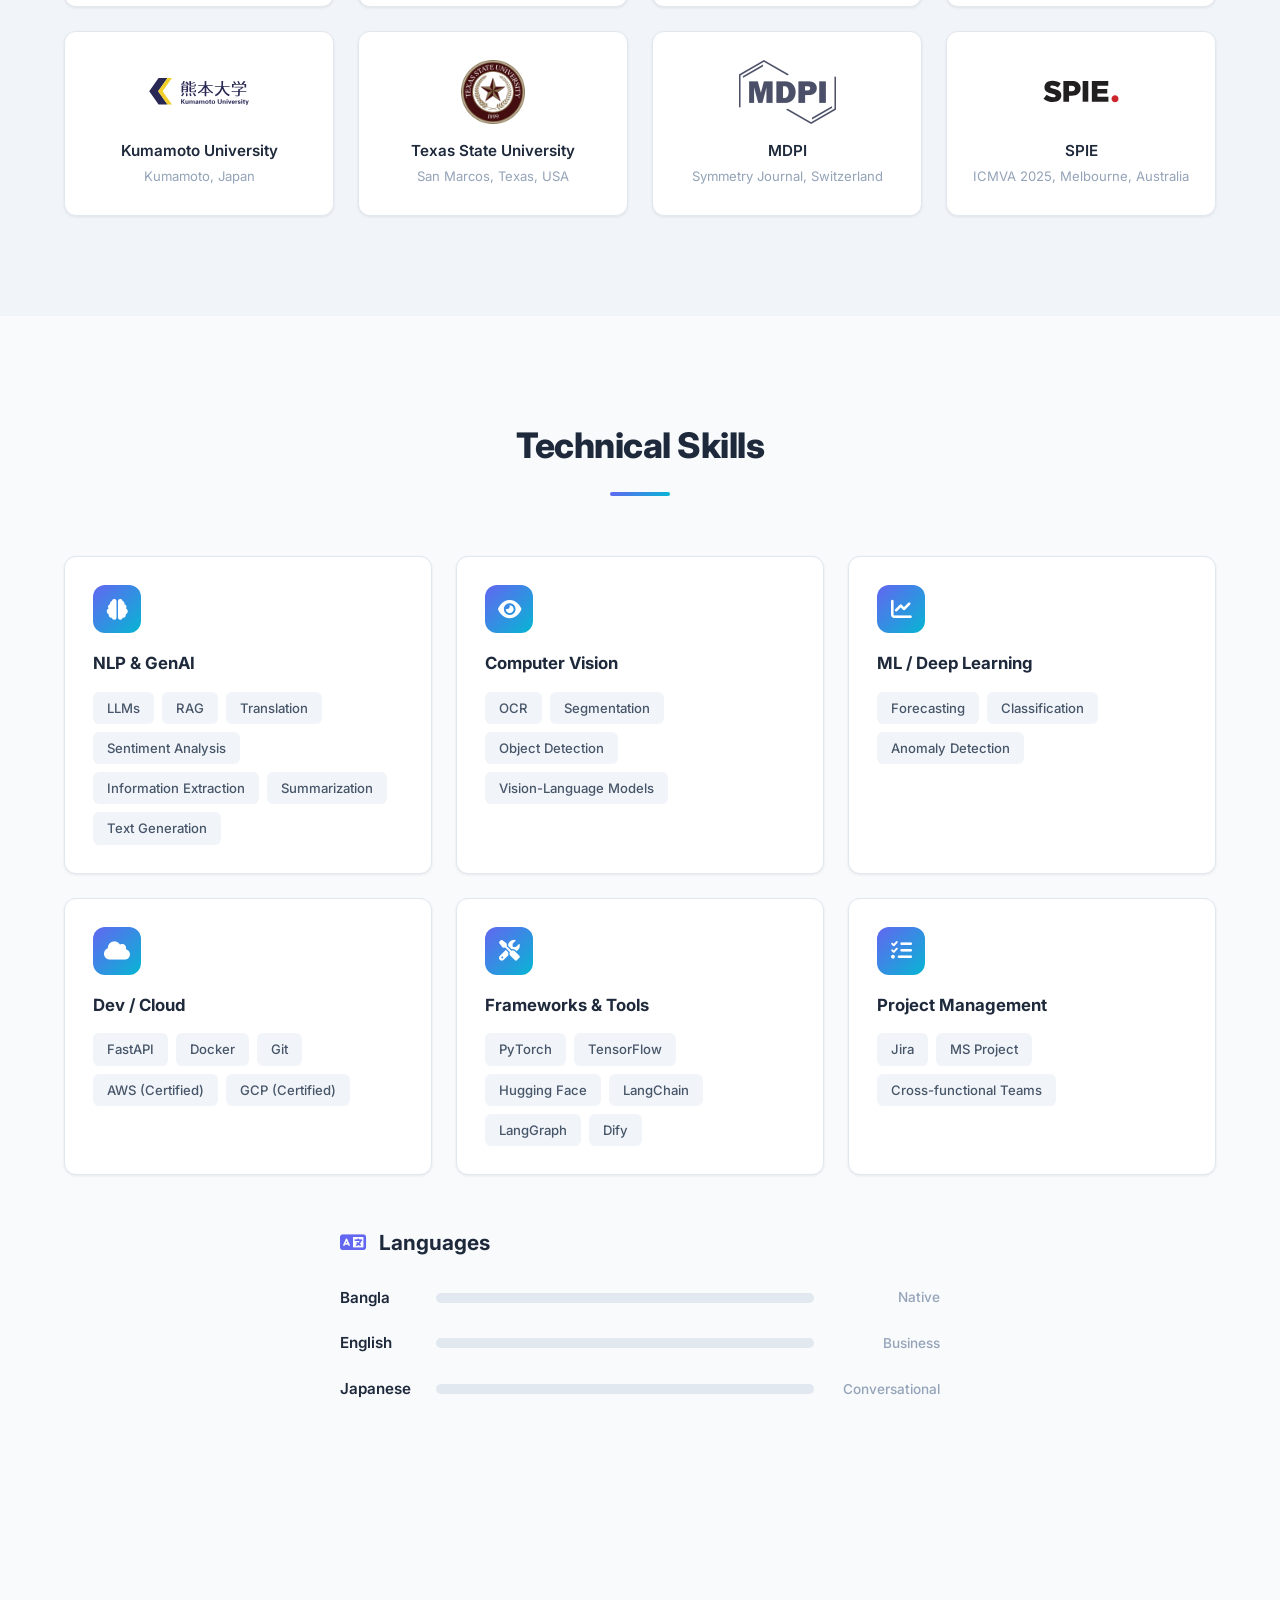
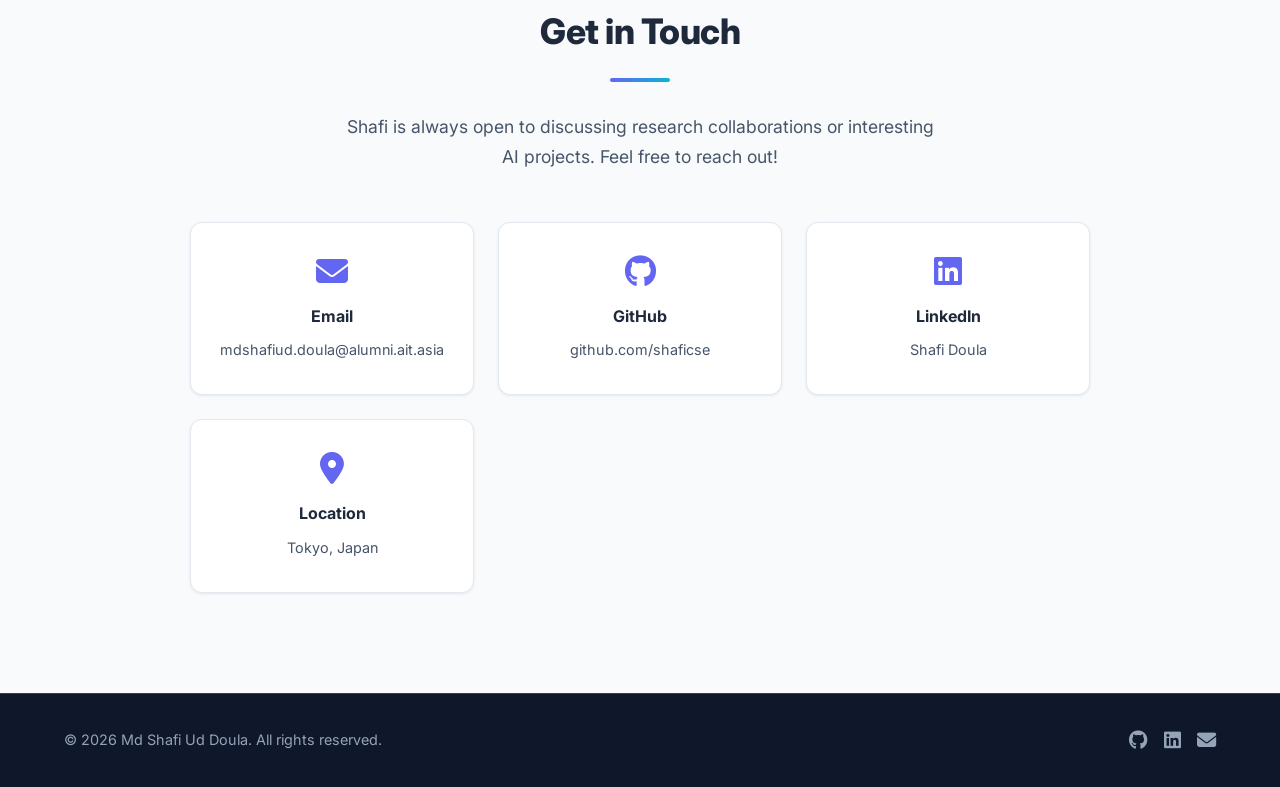
==== commit 7d27fcee: "Reorder experience timeline entries" ====
--- a/index.html
+++ b/index.html
@@ -158,30 +158,6 @@
                     <div class="timeline-marker"></div>
                     <div class="timeline-content">
                         <div class="timeline-header">
-                            <h3>Guest Lecturer</h3>
-                        </div>
-                        <p class="timeline-company"><img src="logos/brur.jpeg" alt="BRUR" class="timeline-logo"> Department of Computer Science and Engineering, Begum Rokeya University, Rangpur, Bangladesh</p>
-                        <ul>
-                            <li>Course: Soft Skill and Academic Writing</li>
-                        </ul>
-                    </div>
-                </div>
-                <div class="timeline-item">
-                    <div class="timeline-marker"></div>
-                    <div class="timeline-content">
-                        <div class="timeline-header">
-                            <h3>Researcher</h3>
-                        </div>
-                        <p class="timeline-company"><img src="logos/smartdatalab.jpeg" alt="Smart Data Lab" class="timeline-logo"> <a href="https://smartdatalab.cs.ait.ac.th/people-2/" target="_blank" rel="noopener noreferrer">Smart Data Lab</a>, Asian Institute of Technology, Thailand</p>
-                        <ul>
-                            <li>Conducting research in data science and artificial intelligence</li>
-                        </ul>
-                    </div>
-                </div>
-                <div class="timeline-item">
-                    <div class="timeline-marker"></div>
-                    <div class="timeline-content">
-                        <div class="timeline-header">
                             <h3>AI R&D Engineer</h3>
                             <span class="timeline-date">2021 – 2023</span>
                         </div>
@@ -201,6 +177,30 @@
                         <p class="timeline-company"><img src="logos/dl.png" alt="Deloitte" class="timeline-logo"> Deloitte Touche Tohmatsu LLC, Tokyo, Japan</p>
                         <ul>
                             <li>Developed Deep ICR (AI OCR for JP/EN documents)</li>
+                        </ul>
+                    </div>
+                </div>
+                <div class="timeline-item">
+                    <div class="timeline-marker"></div>
+                    <div class="timeline-content">
+                        <div class="timeline-header">
+                            <h3>Guest Lecturer</h3>
+                        </div>
+                        <p class="timeline-company"><img src="logos/brur.jpeg" alt="BRUR" class="timeline-logo"> Department of Computer Science and Engineering, Begum Rokeya University, Rangpur, Bangladesh</p>
+                        <ul>
+                            <li>Course: Soft Skill and Academic Writing</li>
+                        </ul>
+                    </div>
+                </div>
+                <div class="timeline-item">
+                    <div class="timeline-marker"></div>
+                    <div class="timeline-content">
+                        <div class="timeline-header">
+                            <h3>Researcher</h3>
+                        </div>
+                        <p class="timeline-company"><img src="logos/smartdatalab.jpeg" alt="Smart Data Lab" class="timeline-logo"> <a href="https://smartdatalab.cs.ait.ac.th/people-2/" target="_blank" rel="noopener noreferrer">Smart Data Lab</a>, Asian Institute of Technology, Thailand</p>
+                        <ul>
+                            <li>Conducting research in data science and artificial intelligence</li>
                         </ul>
                     </div>
                 </div>
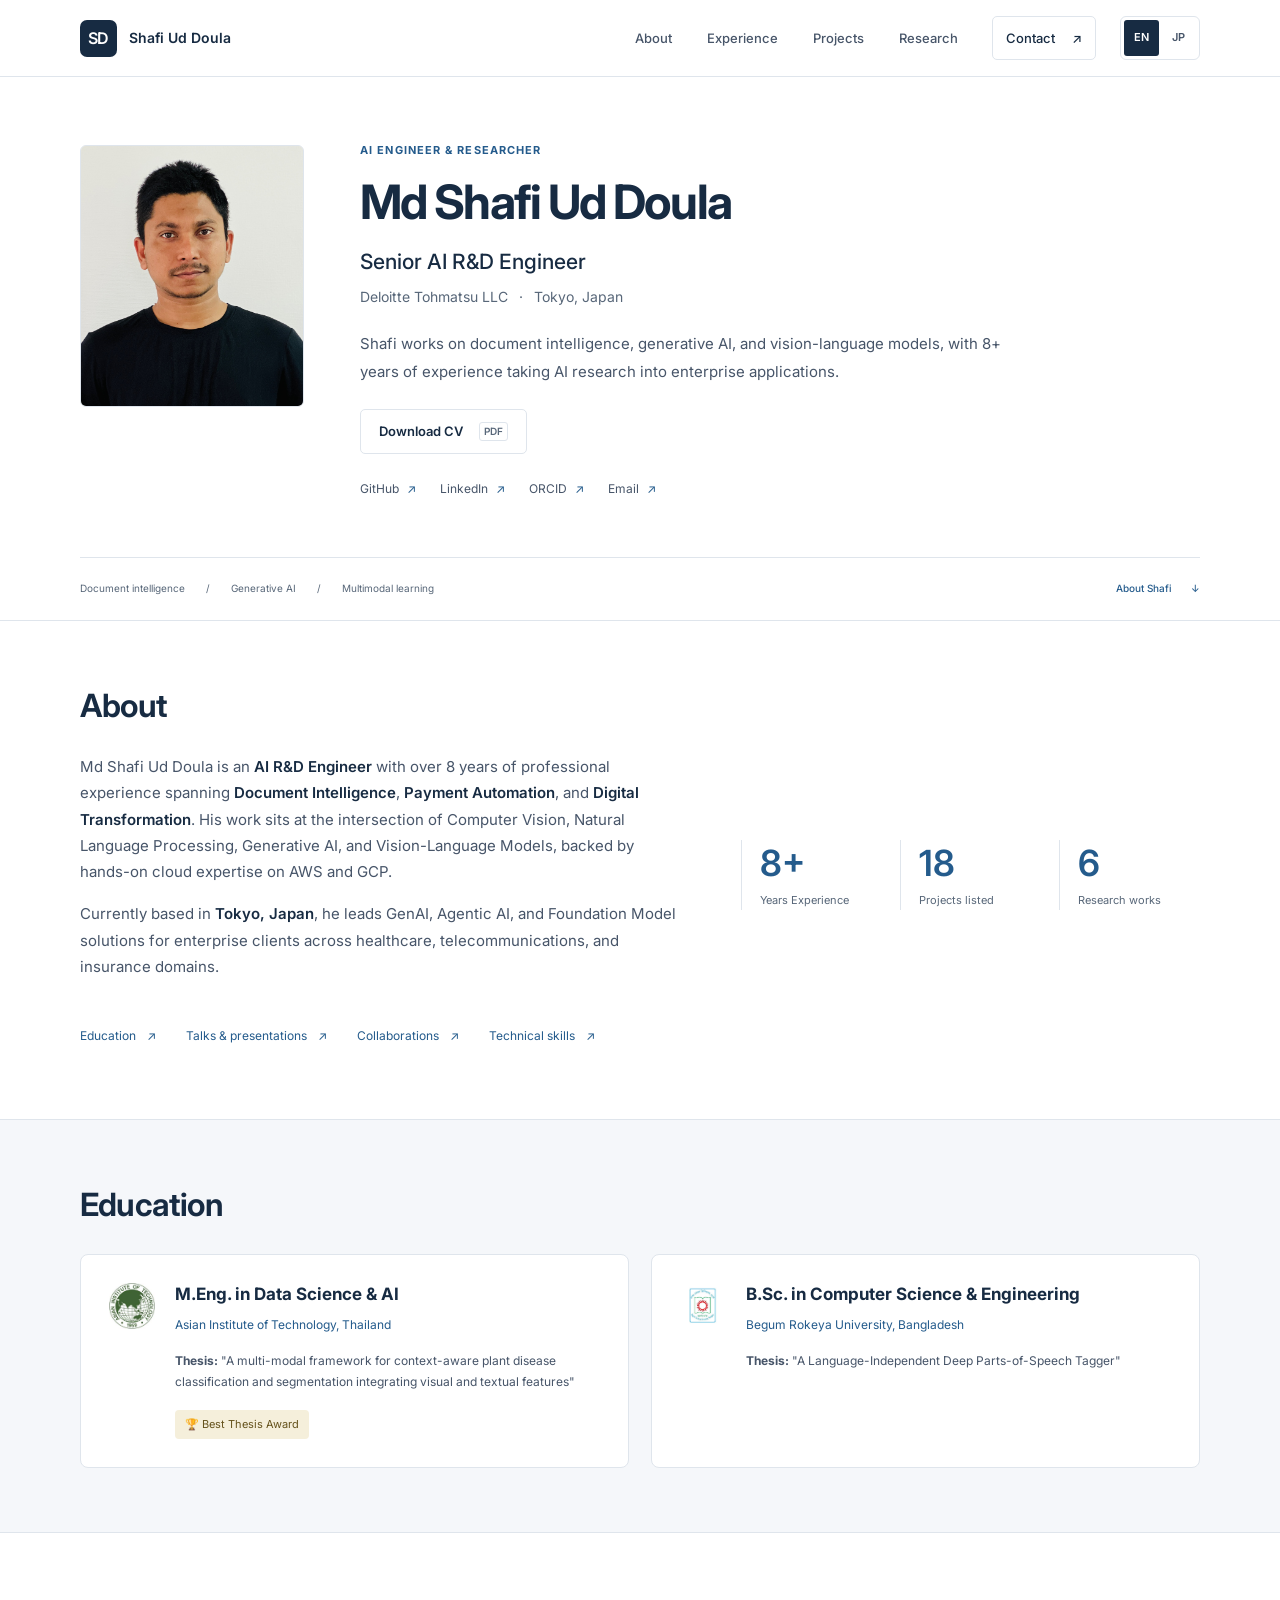
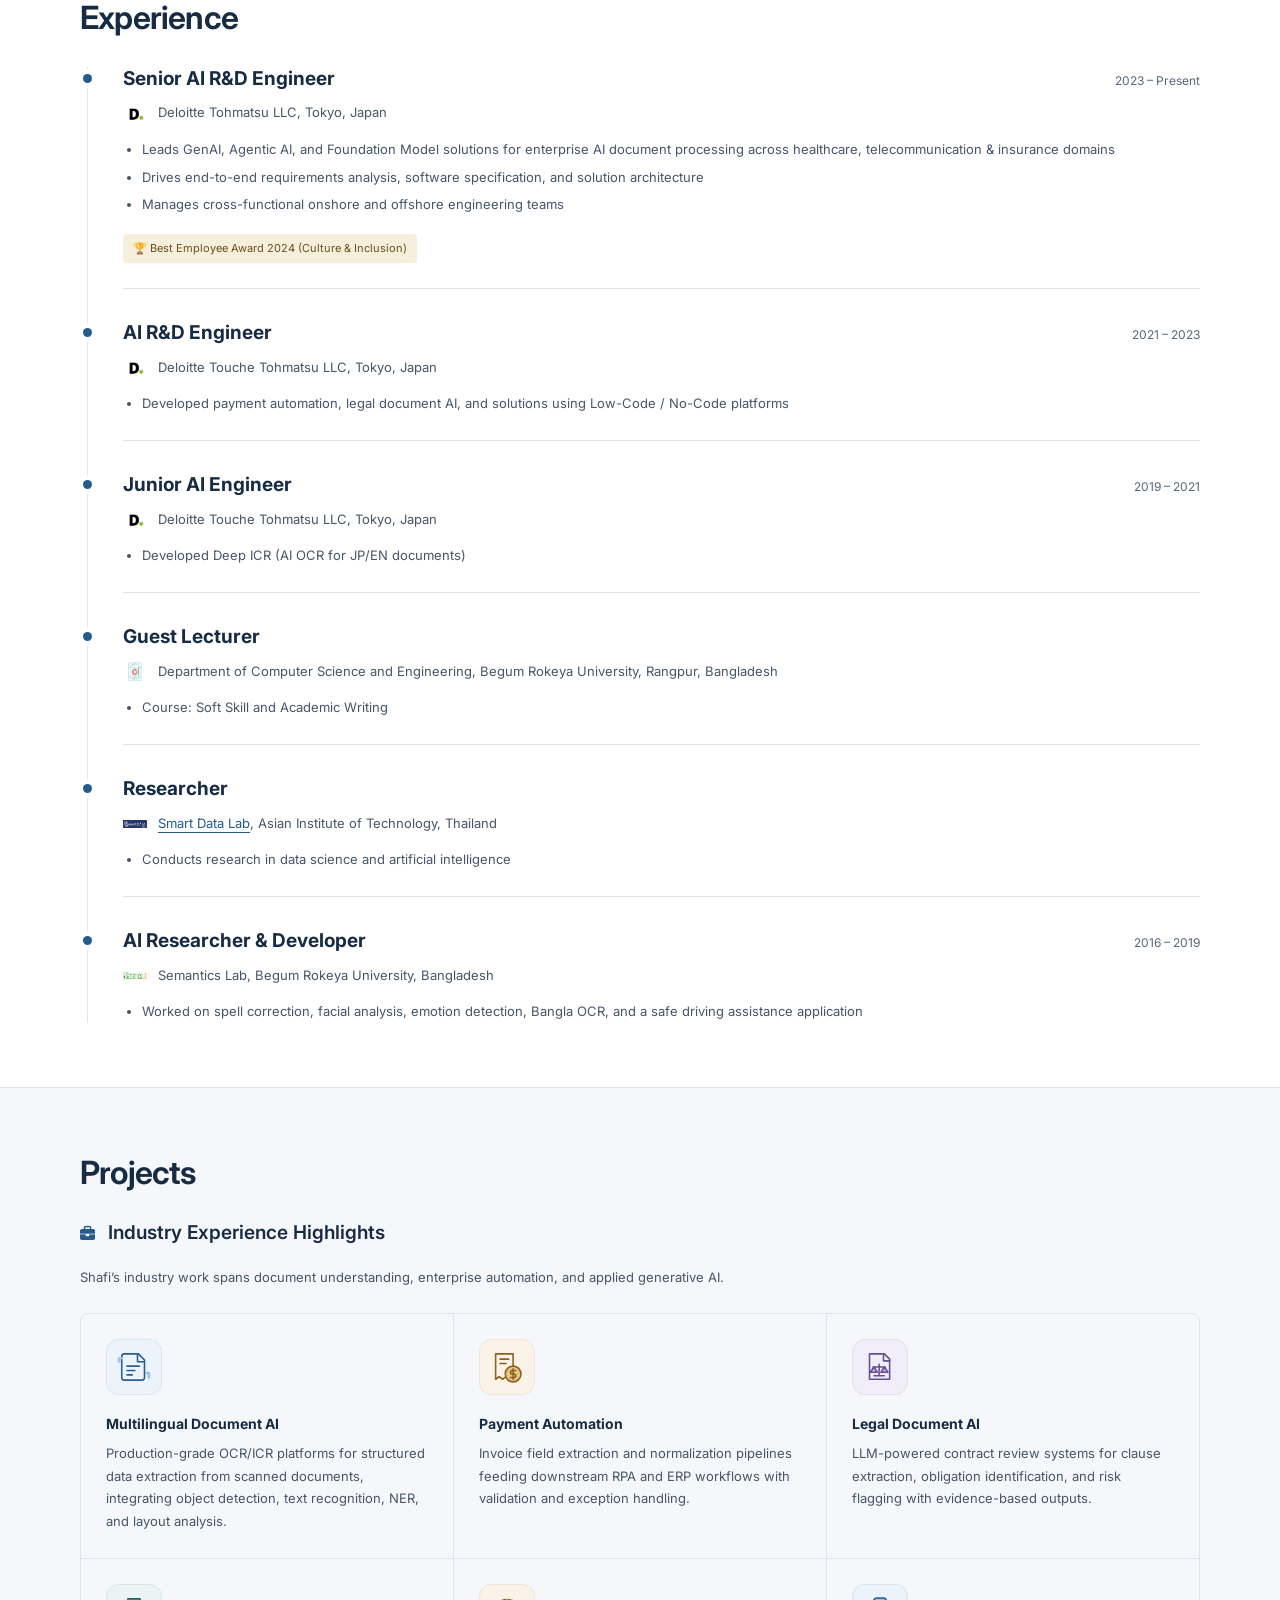
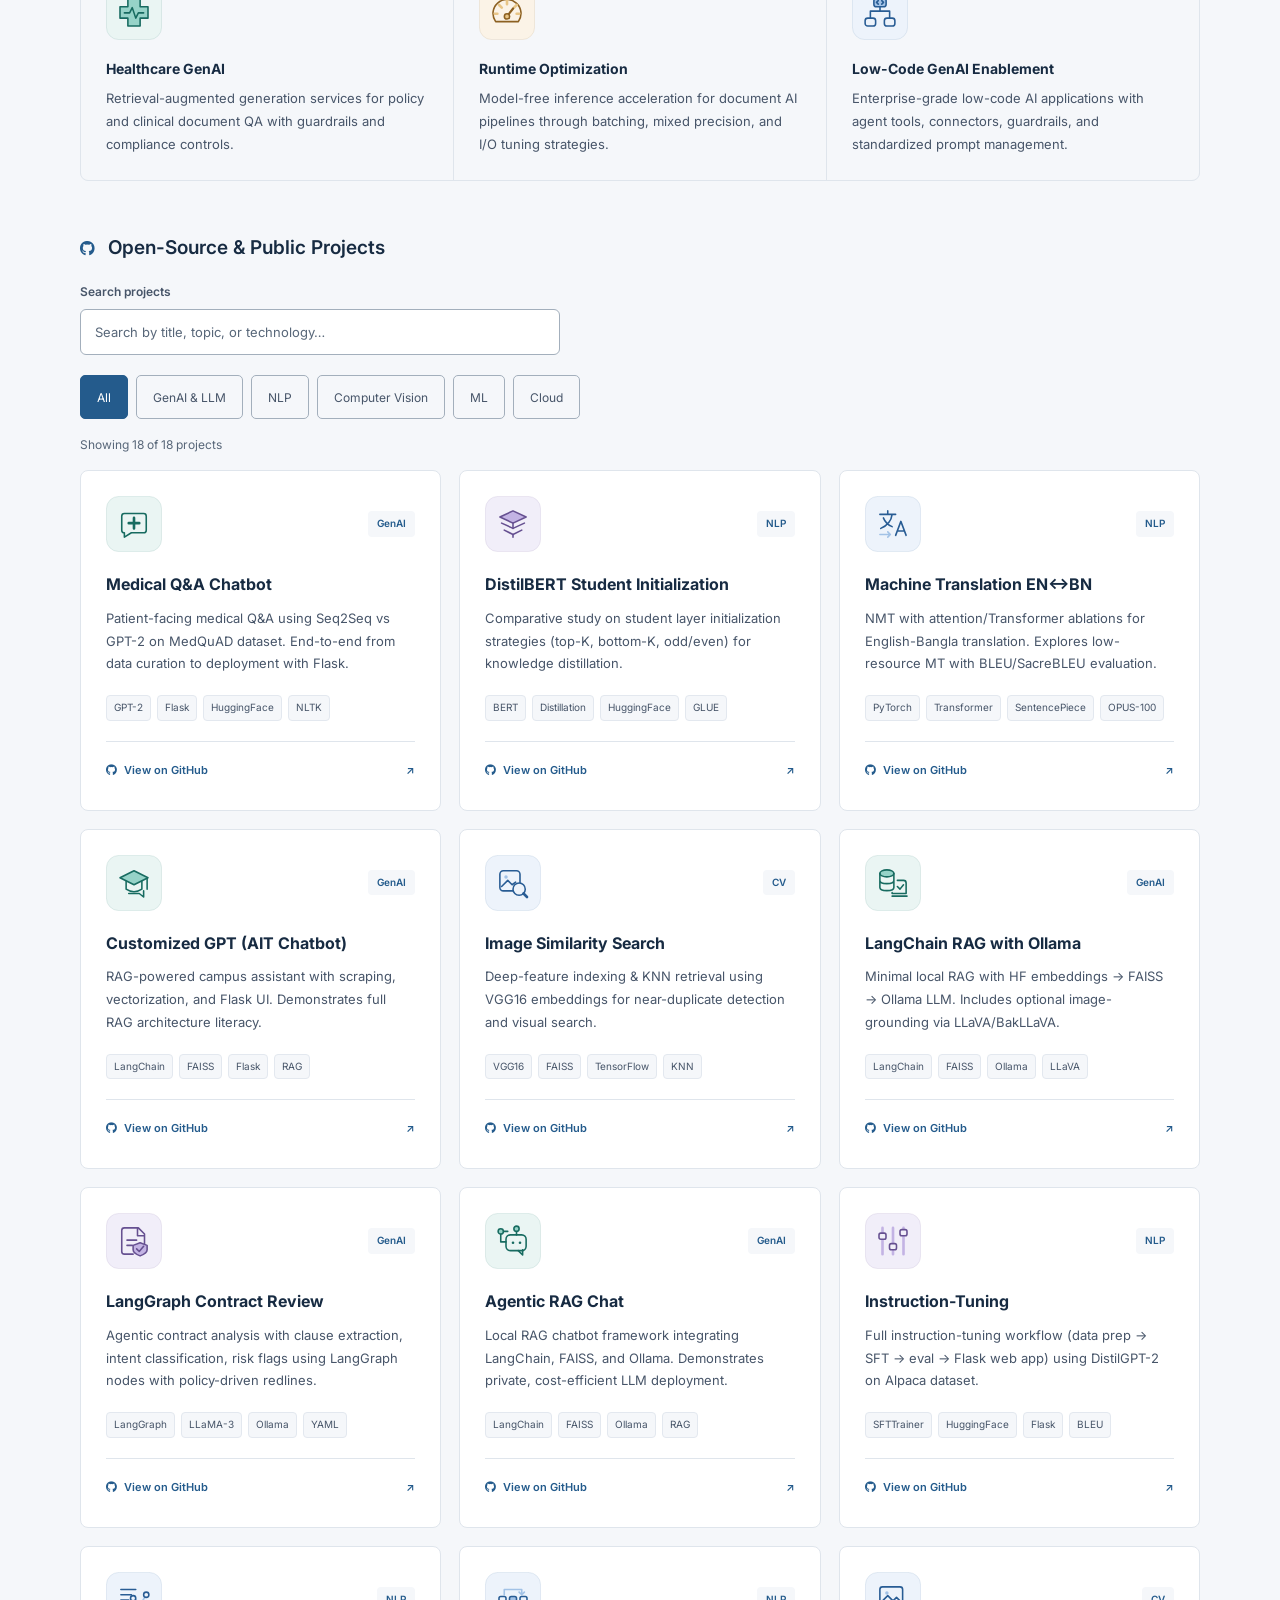
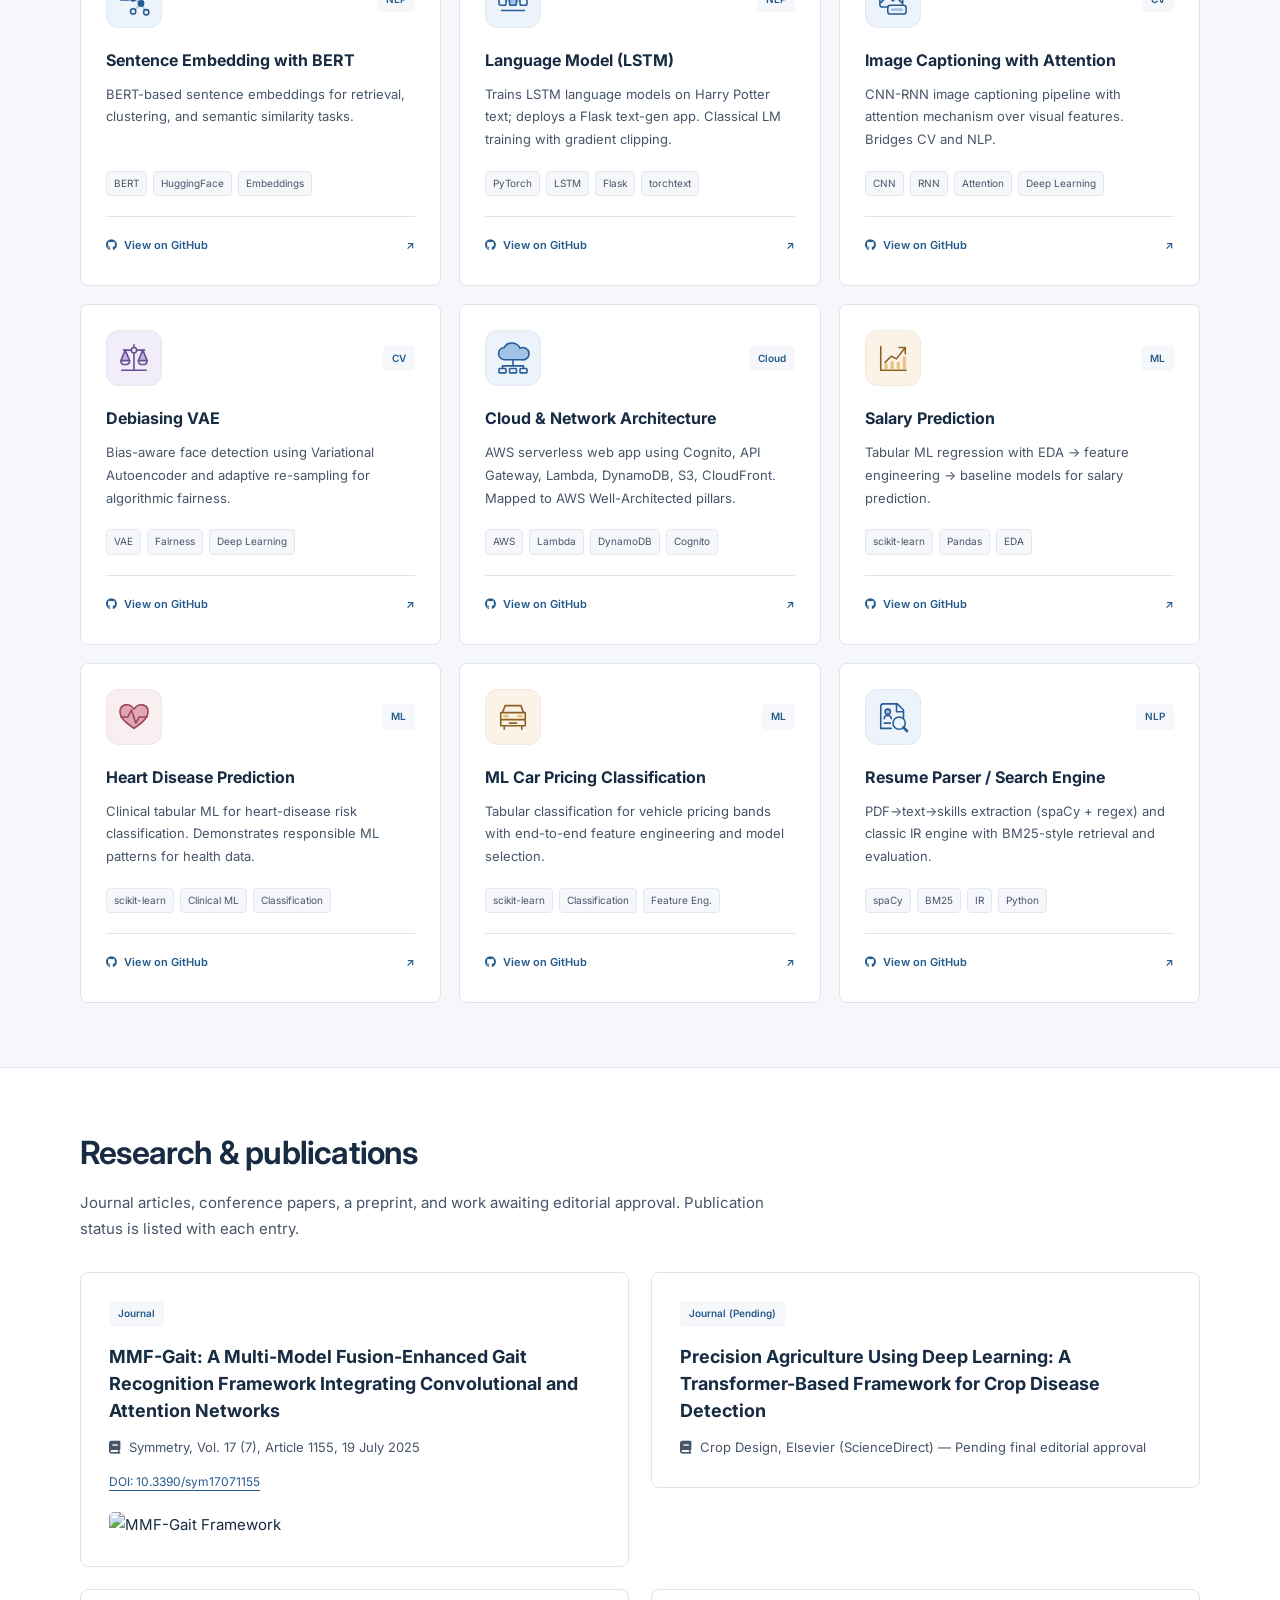
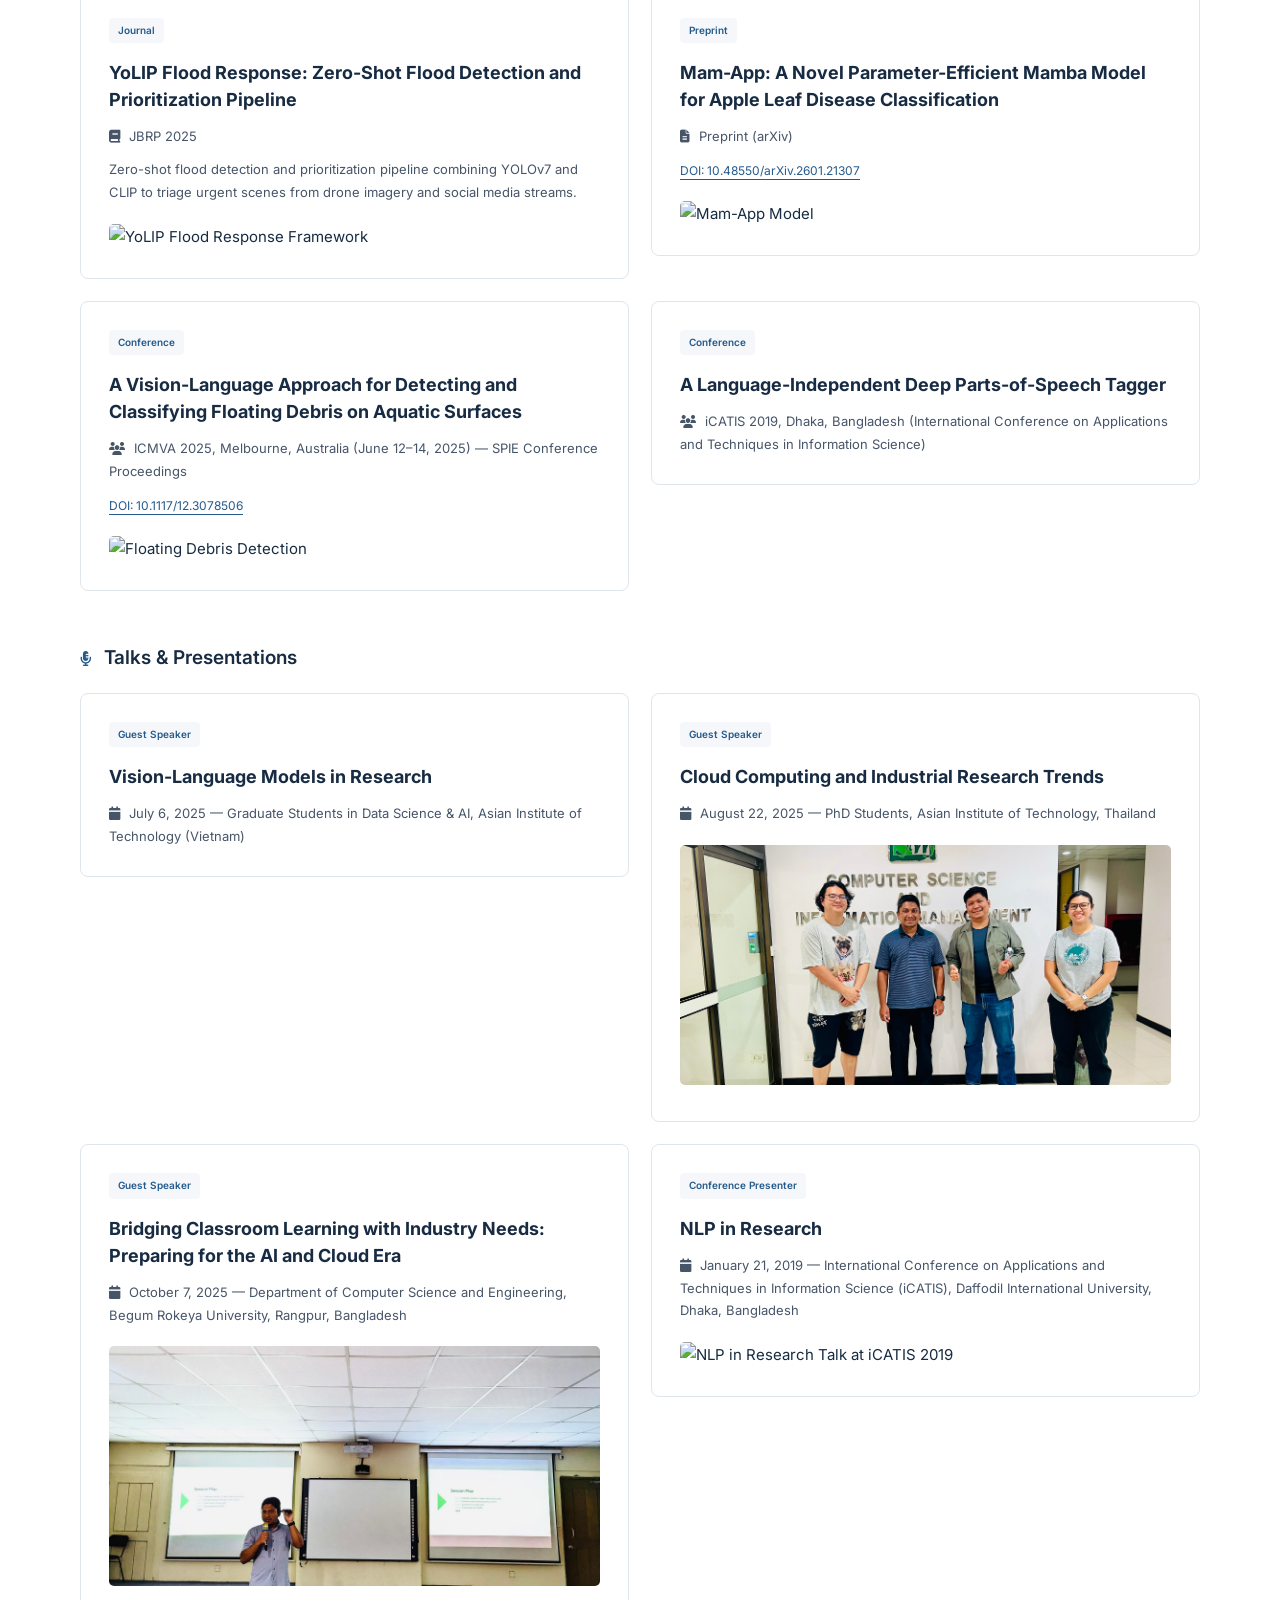
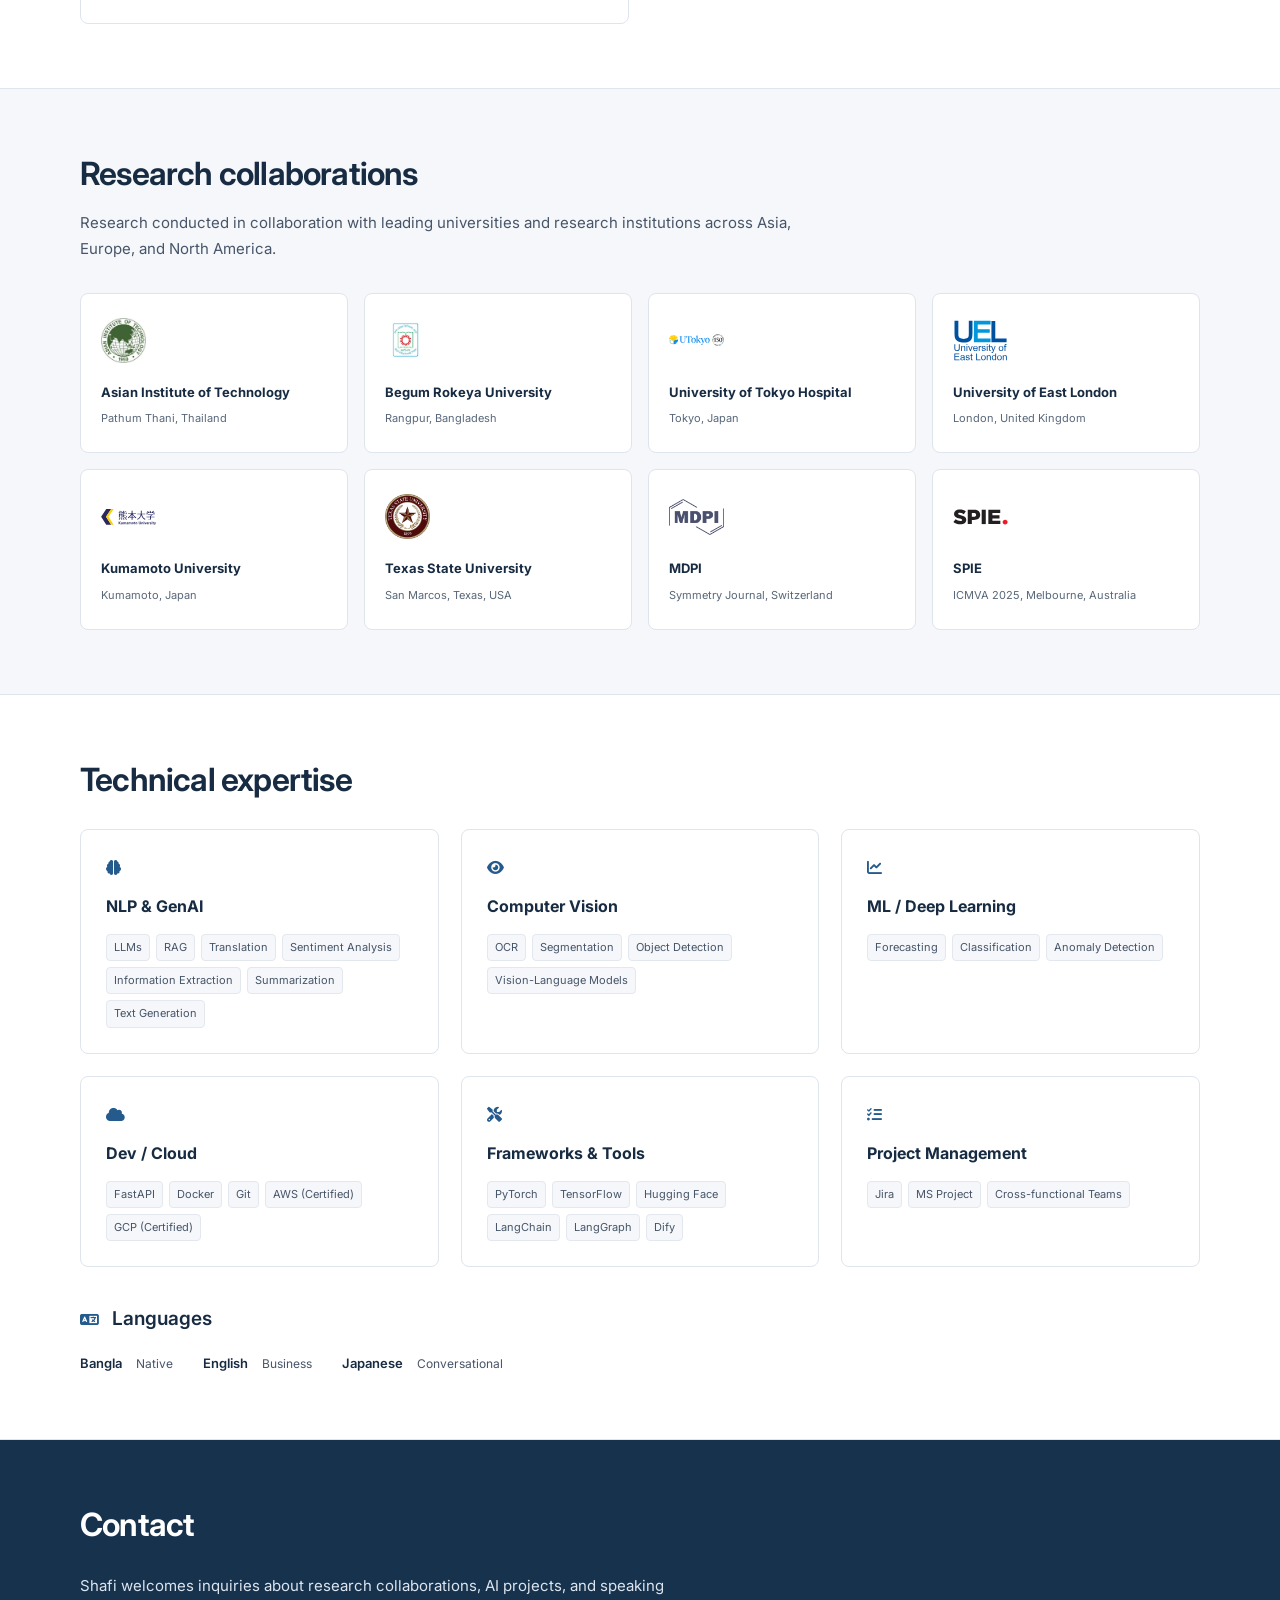
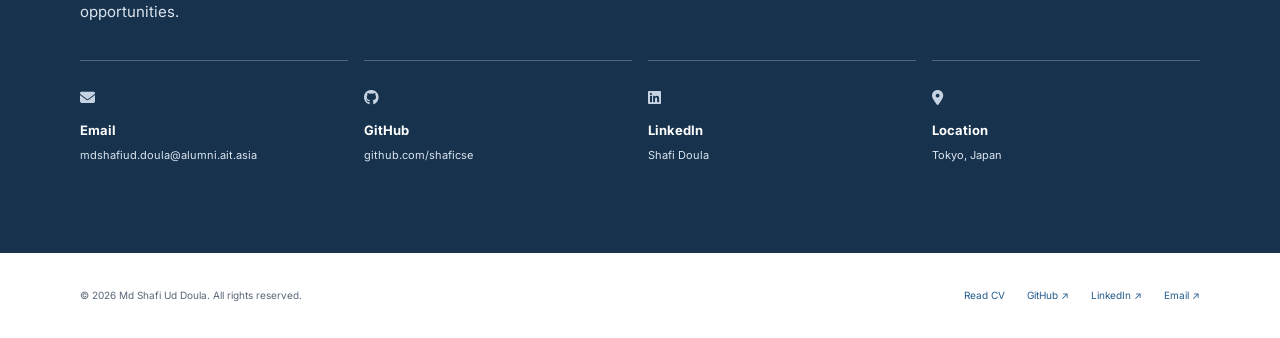
==== commit f5e85236: "Refresh professional portfolio and add English/Japanese versions" ====
--- a/index.html
+++ b/index.html
@@ -3,72 +3,81 @@
 <head>
     <meta charset="UTF-8">
     <meta name="viewport" content="width=device-width, initial-scale=1.0">
-    <title>Md Shafi Ud Doula — AI R&D Engineer</title>
-    <meta name="description" content="Personal website of Md Shafi Ud Doula — AI R&D Engineer specializing in NLP, GenAI, Computer Vision, and Vision-Language Models.">
-    <meta http-equiv="Cache-Control" content="no-cache, no-store, must-revalidate">
-    <meta http-equiv="Pragma" content="no-cache">
-    <meta http-equiv="Expires" content="0">
+    <title>Md Shafi Ud Doula | Senior AI R&amp;D Engineer &amp; Researcher</title>
+    <meta name="description" content="Md Shafi Ud Doula, Senior AI R&amp;D Engineer in Tokyo. Explore work in document intelligence, generative AI, NLP, and vision-language models, research publications, and collaboration opportunities.">
+    <meta name="theme-color" content="#17324d">
+    <meta name="author" content="Md Shafi Ud Doula">
+    <link rel="canonical" href="https://shaficse.github.io/">
+    <link rel="alternate" hreflang="en" href="https://shaficse.github.io/">
+    <link rel="alternate" hreflang="ja" href="https://shaficse.github.io/jp.html">
+    <link rel="alternate" hreflang="x-default" href="https://shaficse.github.io/">
+    <link rel="icon" href="favicon.svg" type="image/svg+xml">
+    <meta property="og:type" content="website">
+    <meta property="og:locale" content="en_US">
+    <meta property="og:site_name" content="Md Shafi Ud Doula">
+    <meta property="og:title" content="Md Shafi Ud Doula | AI Engineer &amp; Researcher">
+    <meta property="og:description" content="Document intelligence, generative AI, and multimodal research. Explore Shafi’s projects, publications, and collaborations.">
+    <meta property="og:url" content="https://shaficse.github.io/">
+    <meta property="og:image" content="https://shaficse.github.io/IMG_3086.jpeg">
+    <meta property="og:image:alt" content="Portrait of Md Shafi Ud Doula">
+    <meta name="twitter:card" content="summary">
+    <meta name="twitter:title" content="Md Shafi Ud Doula | AI Engineer &amp; Researcher">
+    <meta name="twitter:description" content="AI engineering and multimodal research in Tokyo, Japan. Projects, publications, and collaboration.">
+    <meta name="twitter:image" content="https://shaficse.github.io/IMG_3086.jpeg">
+    <script type="application/ld+json">{"@context": "https://schema.org", "@type": "ProfilePage", "url": "https://shaficse.github.io/", "mainEntity": {"@type": "Person", "name": "Md Shafi Ud Doula", "alternateName": "Shafi Ud Doula", "url": "https://shaficse.github.io/", "image": "https://shaficse.github.io/IMG_3086.jpeg", "jobTitle": "Senior AI R&D Engineer", "email": "mailto:mdshafiud.doula@alumni.ait.asia", "sameAs": ["https://github.com/shaficse", "https://www.linkedin.com/in/shafi-doula-157063150", "https://orcid.org/0009-0007-6948-7768"], "knowsAbout": ["Document Intelligence", "Generative AI", "Natural Language Processing", "Computer Vision", "Vision-Language Models"]}}</script>
     <link rel="preconnect" href="https://fonts.googleapis.com">
     <link rel="preconnect" href="https://fonts.gstatic.com" crossorigin>
-    <link href="https://fonts.googleapis.com/css2?family=Inter:wght@300;400;500;600;700;800&family=JetBrains+Mono:wght@400;500&display=swap" rel="stylesheet">
+    <link href="https://fonts.googleapis.com/css2?family=Inter:wght@400;500;600;700;800&amp;display=swap" rel="stylesheet">
     <link rel="stylesheet" href="https://cdnjs.cloudflare.com/ajax/libs/font-awesome/6.5.1/css/all.min.css">
-    <link rel="stylesheet" href="style.css?v=20260305c">
+    <link rel="stylesheet" href="style.css?v=20260907e">
 </head>
 <body>
+    <a class="skip-link" href="#main-content">Skip to main content</a>
     <!-- Navigation -->
-    <nav id="navbar" class="navbar">
+    <nav id="navbar" class="navbar" aria-label="Main navigation">
         <div class="nav-container">
-            <a href="#hero" class="nav-logo">Shafi Ud Doula</a>
-            <button class="nav-toggle" id="navToggle" aria-label="Toggle navigation">
+            <a href="#hero" class="nav-logo"><span class="logo-mark" aria-hidden="true">SD</span> Shafi Ud Doula</a>
+            <button class="nav-toggle" id="navToggle" aria-label="Open navigation" aria-expanded="false" aria-controls="navMenu" type="button">
                 <span></span><span></span><span></span>
             </button>
             <ul class="nav-menu" id="navMenu">
                 <li><a href="#about" class="nav-link">About</a></li>
-                <li><a href="#education" class="nav-link">Education</a></li>
                 <li><a href="#experience" class="nav-link">Experience</a></li>
                 <li><a href="#projects" class="nav-link">Projects</a></li>
-                <li><a href="#publications" class="nav-link">Publications</a></li>
-                <li><a href="#talks" class="nav-link">Talks</a></li>
-                <li><a href="#collaborations" class="nav-link">Collaborations</a></li>
-                <li><a href="#skills" class="nav-link">Skills</a></li>
-                <li><a href="#contact" class="nav-link">Contact</a></li>
+                <li><a href="#publications" class="nav-link">Research</a></li>
+                <li><a href="#contact" class="nav-link nav-contact">Contact <span aria-hidden="true">↗</span></a></li>
             </ul>
+            <div class="language-switch" role="group" aria-label="Website language">
+                <a href="index.html" lang="en" hreflang="en" aria-label="English" aria-current="page">EN</a>
+                <a href="jp.html" lang="ja" hreflang="ja" aria-label="日本語">JP</a>
+            </div>
         </div>
     </nav>
 
-    <!-- Hero Section -->
-    <section id="hero" class="hero">
-        <div class="hero-particles" id="particles"></div>
+    <main id="main-content" tabindex="-1">
+    <section id="hero" class="hero" aria-labelledby="hero-heading">
         <div class="hero-content">
             <div class="hero-text">
-                <p class="hero-greeting">Welcome! This is</p>
-                <h1 class="hero-name">Shafi Ud Doula</h1>
-                <p class="hero-title typing-effect">Senior AI R&D Engineer</p>
-                <p class="hero-description">
-                    8+ years of experience in Document Intelligence, GenAI, NLP, Computer Vision & Vision-Language Models. 
-                    Based in <strong>Tokyo, Japan</strong>.
-                </p>
+                <p class="eyebrow">AI ENGINEER &amp; RESEARCHER</p>
+                <h1 id="hero-heading" class="hero-name">Md Shafi Ud Doula</h1>
+                <p class="hero-title">Senior AI R&amp;D Engineer</p>
+                <p class="hero-affiliation">Deloitte Tohmatsu LLC <span aria-hidden="true">·</span> Tokyo, Japan</p>
+                <p class="hero-description">Shafi works on document intelligence, generative AI, and vision-language models, with 8+ years of experience taking AI research into enterprise applications.</p>
                 <div class="hero-cta">
-                    <a href="#projects" class="btn btn-primary">View Work</a>
-                    <a href="#contact" class="btn btn-outline">Get in Touch</a>
-                </div>
-                <div class="hero-social">
-                    <a href="https://github.com/shaficse" target="_blank" rel="noopener" aria-label="GitHub"><i class="fab fa-github"></i></a>
-                    <a href="https://www.linkedin.com/in/shafi-doula-157063150" target="_blank" rel="noopener" aria-label="LinkedIn"><i class="fab fa-linkedin"></i></a>
-                    <a href="https://orcid.org/0009-0007-6948-7768" target="_blank" rel="noopener" aria-label="ORCID"><i class="fab fa-orcid"></i></a>
-                    <a href="mailto:mdshafiud.doula@alumni.ait.asia" aria-label="Email"><i class="fas fa-envelope"></i></a>
-                </div>
-            </div>
-            <div class="hero-visual">
-                <div class="hero-avatar">
-                    <div class="avatar-ring"></div>
-                    <img src="IMG_3086.jpeg" alt="Md Shafi Ud Doula" class="avatar-photo">
-                </div>
-            </div>
-        </div>
-        <a href="#about" class="scroll-indicator" aria-label="Scroll down">
-            <i class="fas fa-chevron-down"></i>
-        </a>
+                    <a href="cv.pdf" class="btn btn-outline" download>Download CV <span class="file-type">PDF</span></a>
+                </div>
+                <div class="hero-social" aria-label="Professional profiles">
+                    <a href="https://github.com/shaficse" target="_blank" rel="noopener noreferrer">GitHub <span aria-hidden="true">↗</span></a>
+                    <a href="https://www.linkedin.com/in/shafi-doula-157063150" target="_blank" rel="noopener noreferrer">LinkedIn <span aria-hidden="true">↗</span></a>
+                    <a href="https://orcid.org/0009-0007-6948-7768" target="_blank" rel="noopener noreferrer">ORCID <span aria-hidden="true">↗</span></a>
+                    <a href="mailto:mdshafiud.doula@alumni.ait.asia">Email <span aria-hidden="true">↗</span></a>
+                </div>
+            </div>
+            <figure class="hero-visual">
+                <div class="portrait-frame"><img src="IMG_3086.jpeg" alt="Md Shafi Ud Doula" class="avatar-photo" fetchpriority="high" width="1398" height="1594" decoding="async"></div>
+            </figure>
+        </div>
+        <div class="hero-bottom"><p>Document intelligence <span aria-hidden="true">/</span> Generative AI <span aria-hidden="true">/</span> Multimodal learning</p><a href="#about">About Shafi <span aria-hidden="true">↓</span></a></div>
     </section>
 
     <!-- About Section -->
@@ -78,32 +87,33 @@
             <div class="about-grid">
                 <div class="about-text">
                     <p>
-                        Shafi Ud Doula is an <strong>AI R&D Engineer</strong> with over 8 years of professional experience spanning 
-                        <strong>Document Intelligence</strong>, <strong>Payment Automation</strong>, and <strong>Digital Transformation</strong>. 
-                        His work sits at the intersection of Computer Vision, Natural Language Processing, Generative AI, 
+                        Md Shafi Ud Doula is an <strong>AI R&amp;D Engineer</strong> with over 8 years of professional experience spanning
+                        <strong>Document Intelligence</strong>, <strong>Payment Automation</strong>, and <strong>Digital Transformation</strong>.
+                        His work sits at the intersection of Computer Vision, Natural Language Processing, Generative AI,
                         and Vision-Language Models, backed by hands-on cloud expertise on AWS and GCP.
                     </p>
                     <p>
-                        Currently based in <strong>Tokyo, Japan</strong>, 
-                        he leads GenAI, Agentic AI, and Foundation Model solutions for enterprise clients across healthcare, 
+                        Currently based in <strong>Tokyo, Japan</strong>,
+                        he leads GenAI, Agentic AI, and Foundation Model solutions for enterprise clients across healthcare,
                         telecommunications, and insurance domains.
                     </p>
                 </div>
-                <div class="about-stats">
+                <div class="about-stats" aria-label="At a glance">
                     <div class="stat-card">
-                        <div class="stat-number" data-target="8">0</div>
+                        <div class="stat-number" data-target="8">8+</div>
                         <div class="stat-label">Years Experience</div>
                     </div>
                     <div class="stat-card">
-                        <div class="stat-number" data-target="19">0</div>
-                        <div class="stat-label">Public Projects</div>
+                        <div class="stat-number" data-target="18">18</div>
+                        <div class="stat-label">Projects listed</div>
                     </div>
                     <div class="stat-card">
-                        <div class="stat-number" data-target="5">0</div>
-                        <div class="stat-label">Publications</div>
-                    </div>
-                </div>
-            </div>
+                        <div class="stat-number" data-target="6">6</div>
+                        <div class="stat-label">Research works</div>
+                    </div>
+                </div>
+            </div>
+            <div class="section-shortcuts" aria-label="More about Shafi’s background"><a href="#education">Education <span aria-hidden="true">↗</span></a><a href="#talks">Talks &amp; presentations <span aria-hidden="true">↗</span></a><a href="#collaborations">Collaborations <span aria-hidden="true">↗</span></a><a href="#skills">Technical skills <span aria-hidden="true">↗</span></a></div>
         </div>
     </section>
 
@@ -113,7 +123,7 @@
             <h2 class="section-title">Education</h2>
             <div class="education-grid">
                 <div class="edu-card">
-                    <div class="edu-icon"><img src="logos/ait.jpeg" alt="AIT Logo"></div>
+                    <div class="edu-icon"><img src="logos/ait.jpeg" alt="AIT Logo" width="225" height="225" decoding="async" loading="lazy"></div>
                     <div class="edu-content">
                         <h3>M.Eng. in Data Science & AI</h3>
                         <p class="edu-institution">Asian Institute of Technology, Thailand</p>
@@ -122,7 +132,7 @@
                     </div>
                 </div>
                 <div class="edu-card">
-                    <div class="edu-icon"><img src="logos/brur.jpeg" alt="BRUR Logo"></div>
+                    <div class="edu-icon"><img src="logos/brur.jpeg" alt="BRUR Logo" width="218" height="231" decoding="async" loading="lazy"></div>
                     <div class="edu-content">
                         <h3>B.Sc. in Computer Science & Engineering</h3>
                         <p class="edu-institution">Begum Rokeya University, Bangladesh</p>
@@ -136,7 +146,7 @@
     <!-- Experience Section -->
     <section id="experience" class="section">
         <div class="container">
-            <h2 class="section-title">Work Experience</h2>
+            <h2 class="section-title">Experience</h2>
             <div class="timeline">
                 <div class="timeline-item">
                     <div class="timeline-marker"></div>
@@ -145,11 +155,11 @@
                             <h3>Senior AI R&D Engineer</h3>
                             <span class="timeline-date">2023 – Present</span>
                         </div>
-                        <p class="timeline-company"><img src="logos/dl.png" alt="Deloitte" class="timeline-logo"> Deloitte Tohmatsu LLC, Tokyo, Japan</p>
+                        <p class="timeline-company"><img src="logos/dl.png" alt="Deloitte" class="timeline-logo" width="250" height="250" decoding="async" loading="lazy"> Deloitte Tohmatsu LLC, Tokyo, Japan</p>
                         <ul>
-                            <li>Lead GenAI, Agentic AI, and Foundation Model solutions for enterprise AI document processing across healthcare, telecommunication & insurance domains</li>
-                            <li>Drive end-to-end requirements analysis, software specification, and solution architecture</li>
-                            <li>Manage cross-functional onshore and offshore engineering teams</li>
+                            <li>Leads GenAI, Agentic AI, and Foundation Model solutions for enterprise AI document processing across healthcare, telecommunication & insurance domains</li>
+                            <li>Drives end-to-end requirements analysis, software specification, and solution architecture</li>
+                            <li>Manages cross-functional onshore and offshore engineering teams</li>
                         </ul>
                         <span class="timeline-badge">🏆 Best Employee Award 2024 (Culture & Inclusion)</span>
                     </div>
@@ -161,7 +171,7 @@
                             <h3>AI R&D Engineer</h3>
                             <span class="timeline-date">2021 – 2023</span>
                         </div>
-                        <p class="timeline-company"><img src="logos/dl.png" alt="Deloitte" class="timeline-logo"> Deloitte Touche Tohmatsu LLC, Tokyo, Japan</p>
+                        <p class="timeline-company"><img src="logos/dl.png" alt="Deloitte" class="timeline-logo" width="250" height="250" decoding="async" loading="lazy"> Deloitte Touche Tohmatsu LLC, Tokyo, Japan</p>
                         <ul>
                             <li>Developed payment automation, legal document AI, and solutions using Low-Code / No-Code platforms</li>
                         </ul>
@@ -174,7 +184,7 @@
                             <h3>Junior AI Engineer</h3>
                             <span class="timeline-date">2019 – 2021</span>
                         </div>
-                        <p class="timeline-company"><img src="logos/dl.png" alt="Deloitte" class="timeline-logo"> Deloitte Touche Tohmatsu LLC, Tokyo, Japan</p>
+                        <p class="timeline-company"><img src="logos/dl.png" alt="Deloitte" class="timeline-logo" width="250" height="250" decoding="async" loading="lazy"> Deloitte Touche Tohmatsu LLC, Tokyo, Japan</p>
                         <ul>
                             <li>Developed Deep ICR (AI OCR for JP/EN documents)</li>
                         </ul>
@@ -186,7 +196,7 @@
                         <div class="timeline-header">
                             <h3>Guest Lecturer</h3>
                         </div>
-                        <p class="timeline-company"><img src="logos/brur.jpeg" alt="BRUR" class="timeline-logo"> Department of Computer Science and Engineering, Begum Rokeya University, Rangpur, Bangladesh</p>
+                        <p class="timeline-company"><img src="logos/brur.jpeg" alt="BRUR" class="timeline-logo" width="218" height="231" decoding="async" loading="lazy"> Department of Computer Science and Engineering, Begum Rokeya University, Rangpur, Bangladesh</p>
                         <ul>
                             <li>Course: Soft Skill and Academic Writing</li>
                         </ul>
@@ -198,9 +208,9 @@
                         <div class="timeline-header">
                             <h3>Researcher</h3>
                         </div>
-                        <p class="timeline-company"><img src="logos/smartdatalab.jpeg" alt="Smart Data Lab" class="timeline-logo"> <a href="https://smartdatalab.cs.ait.ac.th/people-2/" target="_blank" rel="noopener noreferrer">Smart Data Lab</a>, Asian Institute of Technology, Thailand</p>
+                        <p class="timeline-company"><img src="logos/smartdatalab.jpeg" alt="Smart Data Lab" class="timeline-logo" width="735" height="236" decoding="async" loading="lazy"> <a href="https://smartdatalab.cs.ait.ac.th/people-2/" target="_blank" rel="noopener noreferrer">Smart Data Lab</a>, Asian Institute of Technology, Thailand</p>
                         <ul>
-                            <li>Conducting research in data science and artificial intelligence</li>
+                            <li>Conducts research in data science and artificial intelligence</li>
                         </ul>
                     </div>
                 </div>
@@ -211,7 +221,7 @@
                             <h3>AI Researcher & Developer</h3>
                             <span class="timeline-date">2016 – 2019</span>
                         </div>
-                        <p class="timeline-company"><img src="logos/sl.png" alt="Semantics Lab" class="timeline-logo"> Semantics Lab, Begum Rokeya University, Bangladesh</p>
+                        <p class="timeline-company"><img src="logos/sl.png" alt="Semantics Lab" class="timeline-logo" width="329" height="153" decoding="async" loading="lazy"> Semantics Lab, Begum Rokeya University, Bangladesh</p>
                         <ul>
                             <li>Worked on spell correction, facial analysis, emotion detection, Bangla OCR, and a safe driving assistance application</li>
                         </ul>
@@ -228,36 +238,36 @@
 
             <!-- Industry Experience Summary -->
             <div class="industry-summary">
-                <h3 class="subsection-title"><i class="fas fa-briefcase"></i> Industry Experience Highlights</h3>
-                <p class="industry-desc">Throughout the career, Shafi has contributed to large-scale enterprise AI systems including:</p>
+                <h3 class="subsection-title"><i class="fas fa-briefcase" aria-hidden="true"></i> Industry Experience Highlights</h3>
+                <p class="industry-desc">Shafi’s industry work spans document understanding, enterprise automation, and applied generative AI.</p>
                 <div class="industry-grid">
                     <div class="industry-item">
-                        <i class="fas fa-file-alt"></i>
+                        <img src="logos/projects/multilingual-document-ai.svg" class="project-logo" alt="" width="56" height="56" loading="lazy" decoding="async">
                         <h4>Multilingual Document AI</h4>
                         <p>Production-grade OCR/ICR platforms for structured data extraction from scanned documents, integrating object detection, text recognition, NER, and layout analysis.</p>
                     </div>
                     <div class="industry-item">
-                        <i class="fas fa-file-invoice-dollar"></i>
+                        <img src="logos/projects/payment-automation.svg" class="project-logo" alt="" width="56" height="56" loading="lazy" decoding="async">
                         <h4>Payment Automation</h4>
                         <p>Invoice field extraction and normalization pipelines feeding downstream RPA and ERP workflows with validation and exception handling.</p>
                     </div>
                     <div class="industry-item">
-                        <i class="fas fa-gavel"></i>
+                        <img src="logos/projects/legal-document-ai.svg" class="project-logo" alt="" width="56" height="56" loading="lazy" decoding="async">
                         <h4>Legal Document AI</h4>
                         <p>LLM-powered contract review systems for clause extraction, obligation identification, and risk flagging with evidence-based outputs.</p>
                     </div>
                     <div class="industry-item">
-                        <i class="fas fa-heartbeat"></i>
+                        <img src="logos/projects/healthcare-genai.svg" class="project-logo" alt="" width="56" height="56" loading="lazy" decoding="async">
                         <h4>Healthcare GenAI</h4>
                         <p>Retrieval-augmented generation services for policy and clinical document QA with guardrails and compliance controls.</p>
                     </div>
                     <div class="industry-item">
-                        <i class="fas fa-tachometer-alt"></i>
+                        <img src="logos/projects/runtime-optimization.svg" class="project-logo" alt="" width="56" height="56" loading="lazy" decoding="async">
                         <h4>Runtime Optimization</h4>
                         <p>Model-free inference acceleration for document AI pipelines through batching, mixed precision, and I/O tuning strategies.</p>
                     </div>
                     <div class="industry-item">
-                        <i class="fas fa-cogs"></i>
+                        <img src="logos/projects/low-code-genai.svg" class="project-logo" alt="" width="56" height="56" loading="lazy" decoding="async">
                         <h4>Low-Code GenAI Enablement</h4>
                         <p>Enterprise-grade low-code AI applications with agent tools, connectors, guardrails, and standardized prompt management.</p>
                     </div>
@@ -265,46 +275,51 @@
             </div>
 
             <!-- Public GitHub Projects -->
-            <h3 class="subsection-title" style="margin-top: 60px;"><i class="fab fa-github"></i> Open-Source &amp; Public Projects</h3>
-            <div class="projects-filter">
-                <button class="filter-btn active" data-filter="all">All</button>
-                <button class="filter-btn" data-filter="genai">GenAI &amp; LLM</button>
-                <button class="filter-btn" data-filter="nlp">NLP</button>
-                <button class="filter-btn" data-filter="cv">Computer Vision</button>
-                <button class="filter-btn" data-filter="ml">ML</button>
-                <button class="filter-btn" data-filter="cloud">Cloud</button>
-            </div>
-            <div class="projects-grid">
+            <h3 class="subsection-title"><i class="fab fa-github" aria-hidden="true"></i> Open-Source &amp; Public Projects</h3>
+            <div class="project-tools" hidden>
+                <label class="project-search" for="projectSearch"><span>Search projects</span><input id="projectSearch" type="search" placeholder="Search by title, topic, or technology…" aria-controls="projectGrid"></label>
+            <div class="projects-filter" role="group" aria-label="Filter projects by topic">
+                <button type="button" aria-pressed="true" class="filter-btn active" data-filter="all">All</button>
+                <button type="button" aria-pressed="false" class="filter-btn" data-filter="genai">GenAI &amp; LLM</button>
+                <button type="button" aria-pressed="false" class="filter-btn" data-filter="nlp">NLP</button>
+                <button type="button" aria-pressed="false" class="filter-btn" data-filter="cv">Computer Vision</button>
+                <button type="button" aria-pressed="false" class="filter-btn" data-filter="ml">ML</button>
+                <button type="button" aria-pressed="false" class="filter-btn" data-filter="cloud">Cloud</button>
+            </div>
+            </div>
+            <p id="projectResults" class="project-results" role="status" aria-live="polite" aria-atomic="true" hidden></p>
+            <p id="projectEmpty" class="project-empty" hidden>No projects match the search. Try another topic or select All.</p>
+            <div class="projects-grid" id="projectGrid">
                 <!-- Public GitHub Projects -->
                 <div class="project-card" data-category="genai nlp">
                     <div class="project-header">
-                        <i class="fab fa-github project-icon"></i>
+                        <img src="logos/projects/medical-chat.svg" class="project-logo" alt="" width="56" height="56" loading="lazy" decoding="async">
                         <span class="project-tag tag-genai">GenAI</span>
                     </div>
-                    <h3>medicalChatBot</h3>
+                    <h3>Medical Q&amp;A Chatbot</h3>
                     <p>Patient-facing medical Q&A using Seq2Seq vs GPT-2 on MedQuAD dataset. End-to-end from data curation to deployment with Flask.</p>
                     <div class="project-tech">
                         <span>GPT-2</span><span>Flask</span><span>HuggingFace</span><span>NLTK</span>
                     </div>
-                    <a href="https://github.com/shaficse/medicalChatBot" target="_blank" class="project-link"><i class="fab fa-github"></i> View on GitHub</a>
+                    <a href="https://github.com/shaficse/medicalChatBot" target="_blank" class="project-link" rel="noopener noreferrer"><i class="fab fa-github" aria-hidden="true"></i> View on GitHub</a>
                 </div>
 
                 <div class="project-card" data-category="nlp genai">
                     <div class="project-header">
-                        <i class="fab fa-github project-icon"></i>
+                        <img src="logos/projects/model-distillation.svg" class="project-logo" alt="" width="56" height="56" loading="lazy" decoding="async">
                         <span class="project-tag tag-nlp">NLP</span>
                     </div>
-                    <h3>distilBERT Student Layers Init</h3>
+                    <h3>DistilBERT Student Initialization</h3>
                     <p>Comparative study on student layer initialization strategies (top-K, bottom-K, odd/even) for knowledge distillation.</p>
                     <div class="project-tech">
                         <span>BERT</span><span>Distillation</span><span>HuggingFace</span><span>GLUE</span>
                     </div>
-                    <a href="https://github.com/shaficse/distilBERT-Student-Layers-Initialization" target="_blank" class="project-link"><i class="fab fa-github"></i> View on GitHub</a>
+                    <a href="https://github.com/shaficse/distilBERT-Student-Layers-Initialization" target="_blank" class="project-link" rel="noopener noreferrer"><i class="fab fa-github" aria-hidden="true"></i> View on GitHub</a>
                 </div>
 
                 <div class="project-card" data-category="nlp">
                     <div class="project-header">
-                        <i class="fab fa-github project-icon"></i>
+                        <img src="logos/projects/translation.svg" class="project-logo" alt="" width="56" height="56" loading="lazy" decoding="async">
                         <span class="project-tag tag-nlp">NLP</span>
                     </div>
                     <h3>Machine Translation EN↔BN</h3>
@@ -312,12 +327,12 @@
                     <div class="project-tech">
                         <span>PyTorch</span><span>Transformer</span><span>SentencePiece</span><span>OPUS-100</span>
                     </div>
-                    <a href="https://github.com/shaficse/Machine-Translation-En-Bn" target="_blank" class="project-link"><i class="fab fa-github"></i> View on GitHub</a>
+                    <a href="https://github.com/shaficse/Machine-Translation-En-Bn" target="_blank" class="project-link" rel="noopener noreferrer"><i class="fab fa-github" aria-hidden="true"></i> View on GitHub</a>
                 </div>
 
                 <div class="project-card" data-category="genai">
                     <div class="project-header">
-                        <i class="fab fa-github project-icon"></i>
+                        <img src="logos/projects/campus-assistant.svg" class="project-logo" alt="" width="56" height="56" loading="lazy" decoding="async">
                         <span class="project-tag tag-genai">GenAI</span>
                     </div>
                     <h3>Customized GPT (AIT Chatbot)</h3>
@@ -325,25 +340,25 @@
                     <div class="project-tech">
                         <span>LangChain</span><span>FAISS</span><span>Flask</span><span>RAG</span>
                     </div>
-                    <a href="https://github.com/shaficse/Customized-GPT" target="_blank" class="project-link"><i class="fab fa-github"></i> View on GitHub</a>
+                    <a href="https://github.com/shaficse/Customized-GPT" target="_blank" class="project-link" rel="noopener noreferrer"><i class="fab fa-github" aria-hidden="true"></i> View on GitHub</a>
                 </div>
 
                 <div class="project-card" data-category="cv">
                     <div class="project-header">
-                        <i class="fab fa-github project-icon"></i>
+                        <img src="logos/projects/visual-search.svg" class="project-logo" alt="" width="56" height="56" loading="lazy" decoding="async">
                         <span class="project-tag tag-cv">CV</span>
                     </div>
-                    <h3>ImageSimilaritySearch</h3>
+                    <h3>Image Similarity Search</h3>
                     <p>Deep-feature indexing & KNN retrieval using VGG16 embeddings for near-duplicate detection and visual search.</p>
                     <div class="project-tech">
                         <span>VGG16</span><span>FAISS</span><span>TensorFlow</span><span>KNN</span>
                     </div>
-                    <a href="https://github.com/shaficse/ImageSimilaritySearch" target="_blank" class="project-link"><i class="fab fa-github"></i> View on GitHub</a>
+                    <a href="https://github.com/shaficse/ImageSimilaritySearch" target="_blank" class="project-link" rel="noopener noreferrer"><i class="fab fa-github" aria-hidden="true"></i> View on GitHub</a>
                 </div>
 
                 <div class="project-card" data-category="genai">
                     <div class="project-header">
-                        <i class="fab fa-github project-icon"></i>
+                        <img src="logos/projects/local-retrieval.svg" class="project-logo" alt="" width="56" height="56" loading="lazy" decoding="async">
                         <span class="project-tag tag-genai">GenAI</span>
                     </div>
                     <h3>LangChain RAG with Ollama</h3>
@@ -351,12 +366,12 @@
                     <div class="project-tech">
                         <span>LangChain</span><span>FAISS</span><span>Ollama</span><span>LLaVA</span>
                     </div>
-                    <a href="https://github.com/shaficse/langchain-rag-with-ollama" target="_blank" class="project-link"><i class="fab fa-github"></i> View on GitHub</a>
+                    <a href="https://github.com/shaficse/langchain-rag-with-ollama" target="_blank" class="project-link" rel="noopener noreferrer"><i class="fab fa-github" aria-hidden="true"></i> View on GitHub</a>
                 </div>
 
                 <div class="project-card" data-category="genai">
                     <div class="project-header">
-                        <i class="fab fa-github project-icon"></i>
+                        <img src="logos/projects/contract-review.svg" class="project-logo" alt="" width="56" height="56" loading="lazy" decoding="async">
                         <span class="project-tag tag-genai">GenAI</span>
                     </div>
                     <h3>LangGraph Contract Review</h3>
@@ -364,12 +379,12 @@
                     <div class="project-tech">
                         <span>LangGraph</span><span>LLaMA-3</span><span>Ollama</span><span>YAML</span>
                     </div>
-                    <a href="https://github.com/shaficse/langgraph-ollama-contract-review" target="_blank" class="project-link"><i class="fab fa-github"></i> View on GitHub</a>
+                    <a href="https://github.com/shaficse/langgraph-ollama-contract-review" target="_blank" class="project-link" rel="noopener noreferrer"><i class="fab fa-github" aria-hidden="true"></i> View on GitHub</a>
                 </div>
 
                 <div class="project-card" data-category="genai">
                     <div class="project-header">
-                        <i class="fab fa-github project-icon"></i>
+                        <img src="logos/projects/agentic-chat.svg" class="project-logo" alt="" width="56" height="56" loading="lazy" decoding="async">
                         <span class="project-tag tag-genai">GenAI</span>
                     </div>
                     <h3>Agentic RAG Chat</h3>
@@ -377,12 +392,12 @@
                     <div class="project-tech">
                         <span>LangChain</span><span>FAISS</span><span>Ollama</span><span>RAG</span>
                     </div>
-                    <a href="https://github.com/shaficse/Agentic-RAG-Ollama-LangChain-Chat" target="_blank" class="project-link"><i class="fab fa-github"></i> View on GitHub</a>
+                    <a href="https://github.com/shaficse/Agentic-RAG-Ollama-LangChain-Chat" target="_blank" class="project-link" rel="noopener noreferrer"><i class="fab fa-github" aria-hidden="true"></i> View on GitHub</a>
                 </div>
 
                 <div class="project-card" data-category="nlp genai">
                     <div class="project-header">
-                        <i class="fab fa-github project-icon"></i>
+                        <img src="logos/projects/instruction-tuning.svg" class="project-logo" alt="" width="56" height="56" loading="lazy" decoding="async">
                         <span class="project-tag tag-nlp">NLP</span>
                     </div>
                     <h3>Instruction-Tuning</h3>
@@ -390,12 +405,12 @@
                     <div class="project-tech">
                         <span>SFTTrainer</span><span>HuggingFace</span><span>Flask</span><span>BLEU</span>
                     </div>
-                    <a href="https://github.com/shaficse/Instruction-Tuning" target="_blank" class="project-link"><i class="fab fa-github"></i> View on GitHub</a>
+                    <a href="https://github.com/shaficse/Instruction-Tuning" target="_blank" class="project-link" rel="noopener noreferrer"><i class="fab fa-github" aria-hidden="true"></i> View on GitHub</a>
                 </div>
 
                 <div class="project-card" data-category="nlp">
                     <div class="project-header">
-                        <i class="fab fa-github project-icon"></i>
+                        <img src="logos/projects/sentence-embedding.svg" class="project-logo" alt="" width="56" height="56" loading="lazy" decoding="async">
                         <span class="project-tag tag-nlp">NLP</span>
                     </div>
                     <h3>Sentence Embedding with BERT</h3>
@@ -403,12 +418,12 @@
                     <div class="project-tech">
                         <span>BERT</span><span>HuggingFace</span><span>Embeddings</span>
                     </div>
-                    <a href="https://github.com/shaficse/Sentence-Embedding-with-BERT" target="_blank" class="project-link"><i class="fab fa-github"></i> View on GitHub</a>
+                    <a href="https://github.com/shaficse/Sentence-Embedding-with-BERT" target="_blank" class="project-link" rel="noopener noreferrer"><i class="fab fa-github" aria-hidden="true"></i> View on GitHub</a>
                 </div>
 
                 <div class="project-card" data-category="nlp">
                     <div class="project-header">
-                        <i class="fab fa-github project-icon"></i>
+                        <img src="logos/projects/sequence-model.svg" class="project-logo" alt="" width="56" height="56" loading="lazy" decoding="async">
                         <span class="project-tag tag-nlp">NLP</span>
                     </div>
                     <h3>Language Model (LSTM)</h3>
@@ -416,12 +431,12 @@
                     <div class="project-tech">
                         <span>PyTorch</span><span>LSTM</span><span>Flask</span><span>torchtext</span>
                     </div>
-                    <a href="https://github.com/shaficse/Language-Model" target="_blank" class="project-link"><i class="fab fa-github"></i> View on GitHub</a>
+                    <a href="https://github.com/shaficse/Language-Model" target="_blank" class="project-link" rel="noopener noreferrer"><i class="fab fa-github" aria-hidden="true"></i> View on GitHub</a>
                 </div>
 
                 <div class="project-card" data-category="cv">
                     <div class="project-header">
-                        <i class="fab fa-github project-icon"></i>
+                        <img src="logos/projects/image-captioning.svg" class="project-logo" alt="" width="56" height="56" loading="lazy" decoding="async">
                         <span class="project-tag tag-cv">CV</span>
                     </div>
                     <h3>Image Captioning with Attention</h3>
@@ -429,12 +444,12 @@
                     <div class="project-tech">
                         <span>CNN</span><span>RNN</span><span>Attention</span><span>Deep Learning</span>
                     </div>
-                    <a href="https://github.com/shaficse/Image-Captioning-with-Attention-Mechanism" target="_blank" class="project-link"><i class="fab fa-github"></i> View on GitHub</a>
+                    <a href="https://github.com/shaficse/Image-Captioning-with-Attention-Mechanism" target="_blank" class="project-link" rel="noopener noreferrer"><i class="fab fa-github" aria-hidden="true"></i> View on GitHub</a>
                 </div>
 
                 <div class="project-card" data-category="cv">
                     <div class="project-header">
-                        <i class="fab fa-github project-icon"></i>
+                        <img src="logos/projects/fairness-model.svg" class="project-logo" alt="" width="56" height="56" loading="lazy" decoding="async">
                         <span class="project-tag tag-cv">CV</span>
                     </div>
                     <h3>Debiasing VAE</h3>
@@ -442,51 +457,51 @@
                     <div class="project-tech">
                         <span>VAE</span><span>Fairness</span><span>Deep Learning</span>
                     </div>
-                    <a href="https://github.com/shaficse/Debiasing_Variational_Autoencoder" target="_blank" class="project-link"><i class="fab fa-github"></i> View on GitHub</a>
+                    <a href="https://github.com/shaficse/Debiasing_Variational_Autoencoder" target="_blank" class="project-link" rel="noopener noreferrer"><i class="fab fa-github" aria-hidden="true"></i> View on GitHub</a>
                 </div>
 
                 <div class="project-card" data-category="cloud">
                     <div class="project-header">
-                        <i class="fab fa-github project-icon"></i>
+                        <img src="logos/projects/cloud-network.svg" class="project-logo" alt="" width="56" height="56" loading="lazy" decoding="async">
                         <span class="project-tag tag-cloud">Cloud</span>
                     </div>
-                    <h3>CloudPlusNetwork</h3>
+                    <h3>Cloud &amp; Network Architecture</h3>
                     <p>AWS serverless web app using Cognito, API Gateway, Lambda, DynamoDB, S3, CloudFront. Mapped to AWS Well-Architected pillars.</p>
                     <div class="project-tech">
                         <span>AWS</span><span>Lambda</span><span>DynamoDB</span><span>Cognito</span>
                     </div>
-                    <a href="https://github.com/shaficse/CloudPlusNetwork" target="_blank" class="project-link"><i class="fab fa-github"></i> View on GitHub</a>
+                    <a href="https://github.com/shaficse/CloudPlusNetwork" target="_blank" class="project-link" rel="noopener noreferrer"><i class="fab fa-github" aria-hidden="true"></i> View on GitHub</a>
                 </div>
 
                 <div class="project-card" data-category="ml">
                     <div class="project-header">
-                        <i class="fab fa-github project-icon"></i>
+                        <img src="logos/projects/salary-prediction.svg" class="project-logo" alt="" width="56" height="56" loading="lazy" decoding="async">
                         <span class="project-tag tag-ml">ML</span>
                     </div>
-                    <h3>SalaryPrediction</h3>
+                    <h3>Salary Prediction</h3>
                     <p>Tabular ML regression with EDA → feature engineering → baseline models for salary prediction.</p>
                     <div class="project-tech">
                         <span>scikit-learn</span><span>Pandas</span><span>EDA</span>
                     </div>
-                    <a href="https://github.com/shaficse/SalaryPrediction" target="_blank" class="project-link"><i class="fab fa-github"></i> View on GitHub</a>
+                    <a href="https://github.com/shaficse/SalaryPrediction" target="_blank" class="project-link" rel="noopener noreferrer"><i class="fab fa-github" aria-hidden="true"></i> View on GitHub</a>
                 </div>
 
                 <div class="project-card" data-category="ml">
                     <div class="project-header">
-                        <i class="fab fa-github project-icon"></i>
+                        <img src="logos/projects/heart-prediction.svg" class="project-logo" alt="" width="56" height="56" loading="lazy" decoding="async">
                         <span class="project-tag tag-ml">ML</span>
                     </div>
-                    <h3>HeartDiseasePrediction</h3>
+                    <h3>Heart Disease Prediction</h3>
                     <p>Clinical tabular ML for heart-disease risk classification. Demonstrates responsible ML patterns for health data.</p>
                     <div class="project-tech">
                         <span>scikit-learn</span><span>Clinical ML</span><span>Classification</span>
                     </div>
-                    <a href="https://github.com/shaficse/HeartDiseasePrediction" target="_blank" class="project-link"><i class="fab fa-github"></i> View on GitHub</a>
+                    <a href="https://github.com/shaficse/HeartDiseasePrediction" target="_blank" class="project-link" rel="noopener noreferrer"><i class="fab fa-github" aria-hidden="true"></i> View on GitHub</a>
                 </div>
 
                 <div class="project-card" data-category="ml">
                     <div class="project-header">
-                        <i class="fab fa-github project-icon"></i>
+                        <img src="logos/projects/vehicle-pricing.svg" class="project-logo" alt="" width="56" height="56" loading="lazy" decoding="async">
                         <span class="project-tag tag-ml">ML</span>
                     </div>
                     <h3>ML Car Pricing Classification</h3>
@@ -494,12 +509,12 @@
                     <div class="project-tech">
                         <span>scikit-learn</span><span>Classification</span><span>Feature Eng.</span>
                     </div>
-                    <a href="https://github.com/shaficse/ML-Car-Pricing-Classification" target="_blank" class="project-link"><i class="fab fa-github"></i> View on GitHub</a>
+                    <a href="https://github.com/shaficse/ML-Car-Pricing-Classification" target="_blank" class="project-link" rel="noopener noreferrer"><i class="fab fa-github" aria-hidden="true"></i> View on GitHub</a>
                 </div>
 
                 <div class="project-card" data-category="nlp">
                     <div class="project-header">
-                        <i class="fab fa-github project-icon"></i>
+                        <img src="logos/projects/resume-search.svg" class="project-logo" alt="" width="56" height="56" loading="lazy" decoding="async">
                         <span class="project-tag tag-nlp">NLP</span>
                     </div>
                     <h3>Resume Parser / Search Engine</h3>
@@ -507,7 +522,7 @@
                     <div class="project-tech">
                         <span>spaCy</span><span>BM25</span><span>IR</span><span>Python</span>
                     </div>
-                    <a href="https://github.com/shaficse/Resume-Parser" target="_blank" class="project-link"><i class="fab fa-github"></i> View on GitHub</a>
+                    <a href="https://github.com/shaficse/Resume-Parser" target="_blank" class="project-link" rel="noopener noreferrer"><i class="fab fa-github" aria-hidden="true"></i> View on GitHub</a>
                 </div>
             </div>
         </div>
@@ -516,90 +531,91 @@
     <!-- Publications Section -->
     <section id="publications" class="section">
         <div class="container">
-            <h2 class="section-title">Publications</h2>
+            <h2 class="section-title">Research &amp; publications</h2>
+            <p class="section-intro">Journal articles, conference papers, a preprint, and work awaiting editorial approval. Publication status is listed with each entry.</p>
             <div class="publications-list">
                 <div class="pub-card">
                     <div class="pub-type">Journal</div>
                     <h3>MMF-Gait: A Multi-Model Fusion-Enhanced Gait Recognition Framework Integrating Convolutional and Attention Networks</h3>
-                    <p class="pub-venue"><i class="fas fa-book"></i> Symmetry, Vol. 17 (7), Article 1155, 19 July 2025</p>
-                    <p class="pub-doi"><a href="https://doi.org/10.3390/sym17071155" target="_blank">DOI: 10.3390/sym17071155</a></p>
-                    <div style="margin-top: 15px;">
-                        <img src="Research-and-Collaboration/MMF-Gait.png" alt="MMF-Gait Framework" style="width: 100%; max-width: 600px; border-radius: 8px; box-shadow: 0 4px 12px rgba(0,0,0,0.1);">
+                    <p class="pub-venue"><i class="fas fa-book" aria-hidden="true"></i> Symmetry, Vol. 17 (7), Article 1155, 19 July 2025</p>
+                    <p class="pub-doi"><a href="https://doi.org/10.3390/sym17071155" target="_blank" rel="noopener noreferrer">DOI: 10.3390/sym17071155</a></p>
+                    <div>
+                        <img src="Research-and-Collaboration/MMF-Gait.png" alt="MMF-Gait Framework" width="1378" height="1238" decoding="async" loading="lazy">
                     </div>
                 </div>
 
                 <div class="pub-card">
                     <div class="pub-type">Journal (Pending)</div>
                     <h3>Precision Agriculture Using Deep Learning: A Transformer-Based Framework for Crop Disease Detection</h3>
-                    <p class="pub-venue"><i class="fas fa-book"></i> Crop Design, Elsevier (ScienceDirect) — Pending final editorial approval</p>
+                    <p class="pub-venue"><i class="fas fa-book" aria-hidden="true"></i> Crop Design, Elsevier (ScienceDirect) — Pending final editorial approval</p>
                 </div>
 
                 <div class="pub-card">
                     <div class="pub-type">Journal</div>
                     <h3>YoLIP Flood Response: Zero-Shot Flood Detection and Prioritization Pipeline</h3>
-                    <p class="pub-venue"><i class="fas fa-book"></i> JBRP 2025</p>
-                    <p class="pub-description" style="margin-top: 10px; font-size: 0.95em; color: #666;">Zero-shot flood detection and prioritization pipeline combining YOLOv7 and CLIP to triage urgent scenes from drone imagery and social media streams.</p>
-                    <div style="margin-top: 15px;">
-                        <img src="Research-and-Collaboration/YOLIP.png" alt="YoLIP Flood Response Framework" style="width: 100%; max-width: 600px; border-radius: 8px; box-shadow: 0 4px 12px rgba(0,0,0,0.1);">
+                    <p class="pub-venue"><i class="fas fa-book" aria-hidden="true"></i> JBRP 2025</p>
+                    <p class="pub-description">Zero-shot flood detection and prioritization pipeline combining YOLOv7 and CLIP to triage urgent scenes from drone imagery and social media streams.</p>
+                    <div>
+                        <img src="Research-and-Collaboration/YOLIP.png" alt="YoLIP Flood Response Framework" width="1802" height="954" decoding="async" loading="lazy">
                     </div>
                 </div>
 
                 <div class="pub-card">
                     <div class="pub-type">Preprint</div>
                     <h3>Mam-App: A Novel Parameter-Efficient Mamba Model for Apple Leaf Disease Classification</h3>
-                    <p class="pub-venue"><i class="fas fa-file-alt"></i> Preprint (arXiv)</p>
-                    <p class="pub-doi"><a href="https://doi.org/10.48550/arXiv.2601.21307" target="_blank">DOI: 10.48550/arXiv.2601.21307</a></p>
-                    <div style="margin-top: 15px;">
-                        <img src="Research-and-Collaboration/Mam-App.png" alt="Mam-App Model" style="width: 100%; max-width: 600px; border-radius: 8px; box-shadow: 0 4px 12px rgba(0,0,0,0.1);">
+                    <p class="pub-venue"><i class="fas fa-file-alt" aria-hidden="true"></i> Preprint (arXiv)</p>
+                    <p class="pub-doi"><a href="https://doi.org/10.48550/arXiv.2601.21307" target="_blank" rel="noopener noreferrer">DOI: 10.48550/arXiv.2601.21307</a></p>
+                    <div>
+                        <img src="Research-and-Collaboration/Mam-App.png" alt="Mam-App Model" width="1534" height="918" decoding="async" loading="lazy">
                     </div>
                 </div>
 
                 <div class="pub-card">
                     <div class="pub-type">Conference</div>
                     <h3>A Vision-Language Approach for Detecting and Classifying Floating Debris on Aquatic Surfaces</h3>
-                    <p class="pub-venue"><i class="fas fa-users"></i> ICMVA 2025, Melbourne, Australia (June 12–14, 2025) — SPIE Conference Proceedings</p>
-                    <p class="pub-doi"><a href="https://doi.org/10.1117/12.3078506" target="_blank">DOI: 10.1117/12.3078506</a></p>
-                    <div style="margin-top: 15px;">
-                        <img src="Research-and-Collaboration/Debris.png" alt="Floating Debris Detection" style="width: 100%; max-width: 600px; border-radius: 8px; box-shadow: 0 4px 12px rgba(0,0,0,0.1);">
+                    <p class="pub-venue"><i class="fas fa-users" aria-hidden="true"></i> ICMVA 2025, Melbourne, Australia (June 12–14, 2025) — SPIE Conference Proceedings</p>
+                    <p class="pub-doi"><a href="https://doi.org/10.1117/12.3078506" target="_blank" rel="noopener noreferrer">DOI: 10.1117/12.3078506</a></p>
+                    <div>
+                        <img src="Research-and-Collaboration/Debris.png" alt="Floating Debris Detection" width="1826" height="928" decoding="async" loading="lazy">
                     </div>
                 </div>
 
                 <div class="pub-card">
                     <div class="pub-type">Conference</div>
                     <h3>A Language-Independent Deep Parts-of-Speech Tagger</h3>
-                    <p class="pub-venue"><i class="fas fa-users"></i> iCATIS 2019, Dhaka, Bangladesh (International Conference on Applications and Techniques in Information Science)</p>
+                    <p class="pub-venue"><i class="fas fa-users" aria-hidden="true"></i> iCATIS 2019, Dhaka, Bangladesh (International Conference on Applications and Techniques in Information Science)</p>
                 </div>
             </div>
 
             <div class="talks-section" id="talks">
-                <h3 class="subsection-title"><i class="fas fa-microphone-alt"></i> Talks & Presentations</h3>
+                <h3 class="subsection-title"><i class="fas fa-microphone-alt" aria-hidden="true"></i> Talks & Presentations</h3>
                 <div class="pub-card">
                     <div class="pub-type">Guest Speaker</div>
                     <h3>Vision-Language Models in Research</h3>
-                    <p class="pub-venue"><i class="fas fa-calendar"></i> July 6, 2025 — Graduate Students in Data Science & AI, Asian Institute of Technology (Vietnam)</p>
+                    <p class="pub-venue"><i class="fas fa-calendar" aria-hidden="true"></i> July 6, 2025 — Graduate Students in Data Science & AI, Asian Institute of Technology (Vietnam)</p>
                 </div>
                 <div class="pub-card">
                     <div class="pub-type">Guest Speaker</div>
                     <h3>Cloud Computing and Industrial Research Trends</h3>
-                    <p class="pub-venue"><i class="fas fa-calendar"></i> August 22, 2025 — PhD Students, Asian Institute of Technology, Thailand</p>
-                    <div style="margin-top: 15px;">
-                        <img src="photos/AIT-Thailand-August-22.jpg" alt="Talk at AIT Thailand" style="width: 100%; max-width: 600px; border-radius: 8px; box-shadow: 0 4px 12px rgba(0,0,0,0.1);">
+                    <p class="pub-venue"><i class="fas fa-calendar" aria-hidden="true"></i> August 22, 2025 — PhD Students, Asian Institute of Technology, Thailand</p>
+                    <div>
+                        <img src="photos/AIT-Thailand-August-22.jpg" alt="Talk at AIT Thailand" width="2048" height="1536" decoding="async" loading="lazy">
                     </div>
                 </div>
                 <div class="pub-card">
                     <div class="pub-type">Guest Speaker</div>
                     <h3>Bridging Classroom Learning with Industry Needs: Preparing for the AI and Cloud Era</h3>
-                    <p class="pub-venue"><i class="fas fa-calendar"></i> October 7, 2025 — Department of Computer Science and Engineering, Begum Rokeya University, Rangpur, Bangladesh</p>
-                    <div style="margin-top: 15px;">
-                        <img src="photos/Talk_BRUR_Oct7-2025.jpg" alt="Talk at Begum Rokeya University" style="width: 100%; max-width: 600px; border-radius: 8px; box-shadow: 0 4px 12px rgba(0,0,0,0.1);">
+                    <p class="pub-venue"><i class="fas fa-calendar" aria-hidden="true"></i> October 7, 2025 — Department of Computer Science and Engineering, Begum Rokeya University, Rangpur, Bangladesh</p>
+                    <div>
+                        <img src="photos/Talk_BRUR_Oct7-2025.jpg" alt="Talk at Begum Rokeya University" width="2048" height="1542" decoding="async" loading="lazy">
                     </div>
                 </div>
                 <div class="pub-card">
                     <div class="pub-type">Conference Presenter</div>
                     <h3>NLP in Research</h3>
-                    <p class="pub-venue"><i class="fas fa-calendar"></i> January 21, 2019 — International Conference on Applications and Techniques in Information Science (iCATIS), Daffodil International University, Dhaka, Bangladesh</p>
-                    <div style="margin-top: 15px;">
-                        <img src="photos/iCST.jpg" alt="NLP in Research Talk at iCATIS 2019" style="width: 100%; max-width: 600px; border-radius: 8px; box-shadow: 0 4px 12px rgba(0,0,0,0.1);">
+                    <p class="pub-venue"><i class="fas fa-calendar" aria-hidden="true"></i> January 21, 2019 — International Conference on Applications and Techniques in Information Science (iCATIS), Daffodil International University, Dhaka, Bangladesh</p>
+                    <div>
+                        <img src="photos/iCST.jpg" alt="NLP in Research Talk at iCATIS 2019" width="2048" height="1536" decoding="async" loading="lazy">
                     </div>
                 </div>
             </div>
@@ -609,12 +625,12 @@
     <!-- Research Collaborations Section -->
     <section id="collaborations" class="section section-alt">
         <div class="container">
-            <h2 class="section-title">Research Collaborations</h2>
+            <h2 class="section-title">Research collaborations</h2>
             <p class="collab-intro">Research conducted in collaboration with leading universities and research institutions across Asia, Europe, and North America.</p>
             <div class="collab-grid">
                 <div class="collab-card">
                     <div class="collab-logo">
-                        <img src="logos/ait.jpeg" alt="Asian Institute of Technology">
+                        <img src="logos/ait.jpeg" alt="Asian Institute of Technology" width="225" height="225" decoding="async" loading="lazy">
                     </div>
                     <div class="collab-info">
                         <h3>Asian Institute of Technology</h3>
@@ -623,7 +639,7 @@
                 </div>
                 <div class="collab-card">
                     <div class="collab-logo">
-                        <img src="logos/brur.jpeg" alt="Begum Rokeya University, Rangpur">
+                        <img src="logos/brur.jpeg" alt="Begum Rokeya University, Rangpur" width="218" height="231" decoding="async" loading="lazy">
                     </div>
                     <div class="collab-info">
                         <h3>Begum Rokeya University</h3>
@@ -632,7 +648,7 @@
                 </div>
                 <div class="collab-card">
                     <div class="collab-logo">
-                        <img src="logos/utokyo.svg" alt="University of Tokyo">
+                        <img src="logos/utokyo.svg" alt="University of Tokyo" loading="lazy">
                     </div>
                     <div class="collab-info">
                         <h3>University of Tokyo Hospital</h3>
@@ -641,7 +657,7 @@
                 </div>
                 <div class="collab-card">
                     <div class="collab-logo">
-                        <img src="logos/uel.svg" alt="University of East London">
+                        <img src="logos/uel.svg" alt="University of East London" loading="lazy">
                     </div>
                     <div class="collab-info">
                         <h3>University of East London</h3>
@@ -650,7 +666,7 @@
                 </div>
                 <div class="collab-card">
                     <div class="collab-logo">
-                        <img src="logos/kumamoto.svg" alt="Kumamoto University">
+                        <img src="logos/kumamoto.svg" alt="Kumamoto University" loading="lazy">
                     </div>
                     <div class="collab-info">
                         <h3>Kumamoto University</h3>
@@ -659,7 +675,7 @@
                 </div>
                 <div class="collab-card">
                     <div class="collab-logo">
-                        <img src="logos/txstate.png" alt="Texas State University">
+                        <img src="logos/txstate.png" alt="Texas State University" width="1280" height="1280" decoding="async" loading="lazy">
                     </div>
                     <div class="collab-info">
                         <h3>Texas State University</h3>
@@ -668,7 +684,7 @@
                 </div>
                 <div class="collab-card">
                     <div class="collab-logo">
-                        <img src="logos/mdpi.png" alt="MDPI">
+                        <img src="logos/mdpi.png" alt="MDPI" width="388" height="256" decoding="async" loading="lazy">
                     </div>
                     <div class="collab-info">
                         <h3>MDPI</h3>
@@ -677,7 +693,7 @@
                 </div>
                 <div class="collab-card">
                     <div class="collab-logo">
-                        <img src="logos/spie.svg" alt="SPIE">
+                        <img src="logos/spie.svg" alt="SPIE" loading="lazy">
                     </div>
                     <div class="collab-info">
                         <h3>SPIE</h3>
@@ -691,10 +707,10 @@
     <!-- Skills Section -->
     <section id="skills" class="section">
         <div class="container">
-            <h2 class="section-title">Technical Skills</h2>
+            <h2 class="section-title">Technical expertise</h2>
             <div class="skills-grid">
                 <div class="skill-category">
-                    <div class="skill-icon"><i class="fas fa-brain"></i></div>
+                    <div class="skill-icon"><i class="fas fa-brain" aria-hidden="true"></i></div>
                     <h3>NLP & GenAI</h3>
                     <div class="skill-tags">
                         <span>LLMs</span><span>RAG</span><span>Translation</span><span>Sentiment Analysis</span>
@@ -702,28 +718,28 @@
                     </div>
                 </div>
                 <div class="skill-category">
-                    <div class="skill-icon"><i class="fas fa-eye"></i></div>
+                    <div class="skill-icon"><i class="fas fa-eye" aria-hidden="true"></i></div>
                     <h3>Computer Vision</h3>
                     <div class="skill-tags">
                         <span>OCR</span><span>Segmentation</span><span>Object Detection</span><span>Vision-Language Models</span>
                     </div>
                 </div>
                 <div class="skill-category">
-                    <div class="skill-icon"><i class="fas fa-chart-line"></i></div>
+                    <div class="skill-icon"><i class="fas fa-chart-line" aria-hidden="true"></i></div>
                     <h3>ML / Deep Learning</h3>
                     <div class="skill-tags">
                         <span>Forecasting</span><span>Classification</span><span>Anomaly Detection</span>
                     </div>
                 </div>
                 <div class="skill-category">
-                    <div class="skill-icon"><i class="fas fa-cloud"></i></div>
+                    <div class="skill-icon"><i class="fas fa-cloud" aria-hidden="true"></i></div>
                     <h3>Dev / Cloud</h3>
                     <div class="skill-tags">
                         <span>FastAPI</span><span>Docker</span><span>Git</span><span>AWS (Certified)</span><span>GCP (Certified)</span>
                     </div>
                 </div>
                 <div class="skill-category">
-                    <div class="skill-icon"><i class="fas fa-tools"></i></div>
+                    <div class="skill-icon"><i class="fas fa-tools" aria-hidden="true"></i></div>
                     <h3>Frameworks & Tools</h3>
                     <div class="skill-tags">
                         <span>PyTorch</span><span>TensorFlow</span><span>Hugging Face</span><span>LangChain</span>
@@ -731,7 +747,7 @@
                     </div>
                 </div>
                 <div class="skill-category">
-                    <div class="skill-icon"><i class="fas fa-tasks"></i></div>
+                    <div class="skill-icon"><i class="fas fa-tasks" aria-hidden="true"></i></div>
                     <h3>Project Management</h3>
                     <div class="skill-tags">
                         <span>Jira</span><span>MS Project</span><span>Cross-functional Teams</span>
@@ -740,7 +756,7 @@
             </div>
 
             <div class="languages-section">
-                <h3 class="subsection-title"><i class="fas fa-language"></i> Languages</h3>
+                <h3 class="subsection-title"><i class="fas fa-language" aria-hidden="true"></i> Languages</h3>
                 <div class="language-bars">
                     <div class="language-item">
                         <span class="lang-name">Bangla</span>
@@ -765,47 +781,50 @@
     <!-- Contact Section -->
     <section id="contact" class="section">
         <div class="container">
-            <h2 class="section-title">Get in Touch</h2>
-            <p class="contact-intro">Shafi is always open to discussing research collaborations or interesting AI projects. Feel free to reach out!</p>
+            <h2 class="section-title">Contact</h2>
+            <p class="contact-intro">Shafi welcomes inquiries about research collaborations, AI projects, and speaking opportunities.</p>
             <div class="contact-grid">
                 <a href="mailto:mdshafiud.doula@alumni.ait.asia" class="contact-card">
-                    <i class="fas fa-envelope"></i>
+                    <i class="fas fa-envelope" aria-hidden="true"></i>
                     <h3>Email</h3>
                     <p>mdshafiud.doula@alumni.ait.asia</p>
                 </a>
-                <a href="https://github.com/shaficse" target="_blank" class="contact-card">
-                    <i class="fab fa-github"></i>
+                <a href="https://github.com/shaficse" target="_blank" class="contact-card" rel="noopener noreferrer">
+                    <i class="fab fa-github" aria-hidden="true"></i>
                     <h3>GitHub</h3>
                     <p>github.com/shaficse</p>
                 </a>
-                <a href="https://www.linkedin.com/in/shafi-doula-157063150" target="_blank" class="contact-card">
-                    <i class="fab fa-linkedin"></i>
+                <a href="https://www.linkedin.com/in/shafi-doula-157063150" target="_blank" class="contact-card" rel="noopener noreferrer">
+                    <i class="fab fa-linkedin" aria-hidden="true"></i>
                     <h3>LinkedIn</h3>
                     <p>Shafi Doula</p>
                 </a>
                 <div class="contact-card">
-                    <i class="fas fa-map-marker-alt"></i>
+                    <i class="fas fa-map-marker-alt" aria-hidden="true"></i>
                     <h3>Location</h3>
                     <p>Tokyo, Japan</p>
                 </div>
             </div>
         </div>
     </section>
+
+    </main>
 
     <!-- Footer -->
     <footer class="footer">
         <div class="container">
             <div class="footer-content">
-                <p>&copy; 2026 Md Shafi Ud Doula. All rights reserved.</p>
+                <p>&copy; <span id="currentYear">2026</span> Md Shafi Ud Doula. All rights reserved.</p>
                 <div class="footer-links">
-                    <a href="https://github.com/shaficse" target="_blank"><i class="fab fa-github"></i></a>
-                    <a href="https://www.linkedin.com/in/shafi-doula-157063150" target="_blank"><i class="fab fa-linkedin"></i></a>
-                    <a href="mailto:mdshafiud.doula@alumni.ait.asia"><i class="fas fa-envelope"></i></a>
+                    <a href="cv.html">Read CV</a>
+                    <a href="https://github.com/shaficse" target="_blank" rel="noopener noreferrer">GitHub ↗</a>
+                    <a href="https://www.linkedin.com/in/shafi-doula-157063150" target="_blank" rel="noopener noreferrer">LinkedIn ↗</a>
+                    <a href="mailto:mdshafiud.doula@alumni.ait.asia">Email ↗</a>
                 </div>
             </div>
         </div>
     </footer>
 
-    <script src="script.js?v=20260305c"></script>
+    <script src="script.js?v=20260907e"></script>
 </body>
 </html>
--- a/style.css
+++ b/style.css
@@ -1,1411 +1,279 @@
-/* ===================================
-   CSS Variables & Base
-   =================================== */
+/* Professional portfolio. Static content remains usable without JavaScript. */
 :root {
-    --primary: #6366f1;
-    --primary-dark: #4f46e5;
-    --primary-light: #818cf8;
-    --accent: #06b6d4;
-    --accent-dark: #0891b2;
-    --bg-dark: #0f172a;
-    --bg-darker: #020617;
-    --bg-card: #1e293b;
-    --bg-card-hover: #334155;
-    --bg-light: #f8fafc;
-    --bg-alt: #f1f5f9;
-    --text-light: #f1f5f9;
-    --text-muted: #94a3b8;
-    --text-dark: #1e293b;
-    --text-body: #475569;
-    --border: #334155;
-    --border-light: #e2e8f0;
-    --gradient-1: linear-gradient(135deg, #6366f1 0%, #06b6d4 100%);
-    --gradient-2: linear-gradient(135deg, #6366f1 0%, #a855f7 50%, #06b6d4 100%);
-    --shadow-sm: 0 1px 3px rgba(0, 0, 0, 0.08);
-    --shadow-md: 0 4px 20px rgba(0, 0, 0, 0.1);
-    --shadow-lg: 0 10px 40px rgba(0, 0, 0, 0.15);
-    --shadow-glow: 0 0 30px rgba(99, 102, 241, 0.3);
-    --radius: 12px;
-    --radius-lg: 20px;
-    --transition: all 0.3s cubic-bezier(0.4, 0, 0.2, 1);
-}
+    --ink: #172b42;
+    --body: #475569;
+    --muted: #586779;
+    --accent: #245b8c;
+    --accent-hover: #183e62;
+    --paper: #ffffff;
+    --surface: #ffffff;
+    --soft: #f5f7fa;
+    --line: #dfe5ec;
+    --radius: 8px;
+}
+* { box-sizing: border-box; margin: 0; padding: 0; }
+html { scroll-behavior: smooth; scroll-padding-top: 105px; }
+body { color: var(--ink); background: var(--paper); font: 400 15px/1.75 'Inter', 'Noto Sans JP', 'Hiragino Kaku Gothic ProN', 'Yu Gothic', system-ui, sans-serif; }
+a { color: var(--accent); text-underline-offset: 4px; }
+a:hover { color: var(--accent-hover); }
+button, input { font: inherit; }
+button, a { -webkit-tap-highlight-color: transparent; }
+button { cursor: pointer; }
+img { max-width: 100%; height: auto; }
+[hidden] { display: none !important; }
+:focus-visible { outline: 3px solid #b15c25; outline-offset: 5px; }
+::selection { background: #dce8f4; color: var(--ink); }
+h1, h2, h3, h4 { line-height: 1.3; }
+p, li { overflow-wrap: break-word; }
+.container, .nav-container, .hero-content, .hero-bottom { width: min(1120px, calc(100% - 80px)); margin-inline: auto; }
+.skip-link { position: fixed; top: 12px; left: 20px; transform: translateY(-180%); z-index: 100; background: var(--ink); color: white; padding: 12px 20px; border-radius: 6px; }
+.skip-link:focus { transform: translateY(0); color: white; }
+.eyebrow { color: var(--accent); font-size: 11px; font-weight: 700; letter-spacing: .15em; line-height: 1.7; margin-bottom: 22px; }
+.navbar { position: sticky; top: 0; z-index: 20; background: #ffffff; border-bottom: 1px solid var(--line); }
+.nav-container { min-height: 76px; display: flex; align-items: center; justify-content: space-between; gap: 24px; }
+.nav-logo { display: inline-flex; align-items: center; gap: 12px; text-decoration: none; color: var(--ink); font-weight: 600; font-size: 14px; white-space: nowrap; }
+.logo-mark { background: var(--ink); color: white; width: 37px; height: 37px; display: grid; place-items: center; border-radius: 7px; font-size: 16px; letter-spacing: -.04em; }
+.nav-menu { margin-left: auto; display: flex; align-items: center; gap: 9px; list-style: none; }
+.nav-link { display: block; padding: 10px 13px; text-decoration: none; font-size: 13px; font-weight: 500; color: var(--body); border-radius: 5px; }
+.nav-link:hover, .nav-link.active { color: var(--accent); background: var(--soft); }
+.nav-contact { border: 1px solid var(--line); margin-left: 12px; color: var(--ink); }
+.nav-contact span { margin-left: 14px; }
+.nav-toggle { display: none; width: 44px; height: 44px; padding: 11px; border: 1px solid var(--line); background: transparent; border-radius: 6px; }
+.nav-toggle span { display: block; height: 2px; background: var(--ink); margin: 4px 0; }
+.language-switch { display: flex; align-items: center; flex-shrink: 0; padding: 3px; border: 1px solid var(--line); border-radius: 6px; gap: 2px; }
+.language-switch a { display: grid; place-items: center; min-width: 35px; min-height: 36px; color: var(--body); font-size: 11px; font-weight: 600; text-decoration: none; border-radius: 3px; }
+.language-switch a[aria-current="page"] { background: var(--ink); color: white; }
+.language-switch a:hover:not([aria-current]) { background: var(--soft); }
+:lang(ja) .hero-description, :lang(ja) .about-text { line-height: 1.95; }
+:lang(ja) .eyebrow { letter-spacing: .06em; }
+.hero { padding-top: 64px; }
+.hero-content { display: grid; grid-template-columns: 224px minmax(0, 1fr); align-items: start; column-gap: 56px; padding-bottom: 48px; }
+.hero-text { grid-column: 2; grid-row: 1; }
+.hero .eyebrow { font-size: 11px; letter-spacing: .1em; margin-bottom: 14px; }
+.hero-name { font-size: clamp(32px, 3.7vw, 48px); letter-spacing: -.04em; line-height: 1.2; font-weight: 700; }
+.hero-title { font-size: 21px; font-weight: 500; margin-top: 13px; }
+.hero-affiliation { color: var(--muted); font-size: 14px; margin-top: 5px; }
+.hero-affiliation span { padding-inline: 7px; }
+.hero-description { color: var(--body); font-size: 15px; line-height: 1.85; max-width: 660px; margin-top: 20px; }
+.hero-cta { display: flex; flex-wrap: wrap; gap: 12px; margin-top: 24px; }
+.btn { min-height: 44px; display: inline-flex; align-items: center; justify-content: center; gap: 16px; padding: 10px 18px; border-radius: 5px; text-decoration: none; font-size: 13px; font-weight: 600; border: 1px solid transparent; transition: background .18s; }
+.btn-primary { color: white; background: var(--accent); }
+.btn-primary:hover { color: white; background: var(--accent-hover); }
+.btn-outline { color: var(--ink); border-color: var(--line); }
+.btn-outline:hover { background: var(--soft); }
+.file-type { font-size: 10px; color: var(--muted); border: 1px solid var(--line); border-radius: 3px; padding: 0 4px; }
+.hero-social { display: flex; flex-wrap: wrap; gap: 24px; margin-top: 14px; }
+.hero-social a { font-size: 12px; color: var(--body); text-decoration: none; padding-block: 10px; }
+.hero-social a:hover { text-decoration: underline; }
+.hero-social span { margin-left: 5px; color: var(--accent); }
+.hero-visual { grid-column: 1; grid-row: 1; width: 224px; margin-top: 4px; }
+.portrait-frame { background: #f0f1ee; border-radius: 6px; overflow: hidden; border: 1px solid var(--line); }
+.avatar-photo { display: block; width: 100%; height: 260px; object-fit: cover; object-position: 50% 35%; }
+.hero-bottom { border-top: 1px solid var(--line); display: flex; justify-content: space-between; align-items: center; padding-block: 22px; color: var(--muted); font-size: 10px; }
+.hero-bottom p span { padding-inline: 18px; color: var(--muted); }
+.hero-bottom a { text-decoration: none; font-weight: 500; }
+.hero-bottom a span { margin-left: 16px; }
+.section { padding-block: 64px; border-top: 1px solid var(--line); }
+.section-alt { background: var(--soft); }
+.section-title { font-size: clamp(27px, 2.6vw, 32px); font-weight: 650; letter-spacing: -.025em; max-width: 800px; margin-bottom: 28px; }
+.section-intro, .collab-intro { max-width: 720px; color: var(--body); margin: -12px 0 30px; }
+.subsection-title { font-size: 19px; font-weight: 600; margin-bottom: 20px; }
+.subsection-title i { font-size: 15px; color: var(--accent); margin-right: 8px; }
+.about-grid { display: grid; grid-template-columns: 1.3fr 1fr; gap: 65px; align-items: center; }
+.about-text p { margin-bottom: 16px; color: var(--body); }
+.about-text strong { color: var(--ink); font-weight: 600; }
+.about-stats { display: grid; grid-template-columns: repeat(3, 1fr); gap: 18px; }
+.stat-card { padding-left: 18px; border-left: 1px solid var(--line); }
+.stat-number { font: 600 36px/1.3 'Inter', 'Noto Sans JP', 'Hiragino Kaku Gothic ProN', 'Yu Gothic', system-ui, sans-serif; color: var(--accent); }
+.stat-label { font-size: 11px; line-height: 1.6; color: var(--muted); margin-top: 5px; }
+.section-shortcuts { display: flex; flex-wrap: wrap; gap: 12px 30px; padding-top: 20px; }
+.section-shortcuts a { text-decoration: none; font-size: 12px; padding-block: 9px; }
+.section-shortcuts a span { margin-left: 8px; }
+.education-grid { display: grid; grid-template-columns: repeat(2, minmax(0, 1fr)); gap: 22px; }
+.edu-card { display: flex; gap: 20px; background: var(--surface); border: 1px solid var(--line); padding: 28px; border-radius: var(--radius); }
+.edu-icon { flex: 0 0 46px; }
+.edu-icon img { width: 46px; height: 46px; object-fit: contain; }
+.edu-content h3 { font-size: 17px; margin-bottom: 9px; }
+.edu-institution { color: var(--accent); font-size: 12px; margin-bottom: 15px; }
+.edu-thesis { color: var(--body); font-size: 12px; }
+.edu-badge, .timeline-badge { display: inline-block; color: #65521c; background: #f5efdb; padding: 5px 10px; border-radius: 4px; font-size: 11px; margin-top: 18px; }
+.timeline { border-left: 1px solid var(--line); margin-left: 7px; }
+.timeline-item { position: relative; padding: 0 0 32px 35px; }
+.timeline-item:last-child { padding-bottom: 0; }
+.timeline-marker { position: absolute; left: -5px; top: 7px; width: 9px; height: 9px; background: var(--accent); border-radius: 50%; box-shadow: 0 0 0 5px var(--paper); }
+.timeline-content { padding-bottom: 25px; border-bottom: 1px solid var(--line); }
+.timeline-item:last-child .timeline-content { border: 0; padding-bottom: 0; }
+.timeline-header { display: flex; justify-content: space-between; gap: 15px; align-items: baseline; }
+.timeline-header h3 { font-size: 19px; }
+.timeline-date { color: var(--muted); font-size: 12px; white-space: nowrap; }
+.timeline-company { margin: 10px 0 12px; font-size: 13px; color: var(--body); }
+.timeline-logo { width: 24px; height: 24px; object-fit: contain; vertical-align: middle; margin-right: 7px; }
+.timeline-content ul { padding-left: 19px; color: var(--body); font-size: 13px; }
+.timeline-content li + li { margin-top: 5px; }
+.industry-desc { color: var(--body); margin-bottom: 24px; font-size: 13px; }
+.industry-grid { display: grid; grid-template-columns: repeat(3, minmax(0, 1fr)); gap: 1px; background: var(--line); border: 1px solid var(--line); border-radius: var(--radius); overflow: hidden; }
+.industry-item { padding: 25px; background: var(--soft); }
+.industry-item > .project-logo { margin-bottom: 20px; }
+.industry-item h4 { font-size: 14px; margin-bottom: 9px; }
+.industry-item p { color: var(--body); font-size: 13px; }
+.industry-summary + .subsection-title { margin-top: 55px; }
+.project-tools { margin-bottom: 12px; }
+.project-search { display: block; max-width: 480px; margin-bottom: 20px; }
+.project-search > span { display: block; color: var(--body); font-size: 12px; font-weight: 600; margin-bottom: 7px; }
+.project-search input { width: 100%; min-height: 46px; padding: 10px 14px; border: 1px solid #a3afbc; background: var(--surface); color: var(--ink); border-radius: 6px; font-size: 13px; }
+.project-search input::placeholder { color: var(--muted); }
+.projects-filter { display: flex; flex-wrap: wrap; gap: 8px; }
+.filter-btn { padding: 9px 16px; min-height: 44px; background: transparent; border: 1px solid #a3afbc; color: var(--body); border-radius: 5px; font-size: 12px; }
+.filter-btn:hover { background: #e6edf5; }
+.filter-btn.active { background: var(--accent); color: white; border-color: var(--accent); }
+.project-results { color: var(--muted); font-size: 12px; margin: 15px 0; }
+.project-empty { padding: 28px; border: 1px dashed #a3afbc; border-radius: var(--radius); color: var(--body); }
+.projects-grid { display: grid; grid-template-columns: repeat(3, minmax(0, 1fr)); gap: 18px; }
+.project-card { display: flex; flex-direction: column; background: var(--surface); border: 1px solid var(--line); border-radius: var(--radius); padding: 25px; transition: border-color .18s, box-shadow .18s; }
+.project-card:hover { border-color: #9fb6ce; box-shadow: 0 4px 16px #17324d08; }
+.project-header { display: flex; align-items: center; justify-content: space-between; margin-bottom: 22px; }
+.project-logo { display: block; width: 56px; height: 56px; flex-shrink: 0; }
+.project-tag, .pub-type { width: fit-content; background: var(--soft); color: var(--accent); padding: 4px 9px; border-radius: 4px; font-size: 10px; font-weight: 600; }
+.project-card h3 { font-size: 16px; margin-bottom: 12px; }
+.project-card > p { color: var(--body); font-size: 13px; margin-bottom: 20px; }
+.project-tech, .skill-tags { display: flex; flex-wrap: wrap; gap: 6px; }
+.project-tech { margin-top: auto; padding-bottom: 20px; }
+.project-tech span, .skill-tags span { color: var(--body); background: #f5f7fa; border: 1px solid #e3e8ef; padding: 3px 7px; font-size: 10px; border-radius: 4px; }
+.project-link { display: flex; align-items: center; gap: 7px; min-height: 44px; border-top: 1px solid var(--line); padding-top: 14px; text-decoration: none; font-size: 11px; font-weight: 600; }
+.project-link::after { content: '↗'; margin-left: auto; }
+.publications-list { display: grid; grid-template-columns: repeat(2, minmax(0, 1fr)); gap: 22px; align-items: start; }
+.pub-card { border: 1px solid var(--line); border-radius: var(--radius); background: var(--surface); padding: 28px; }
+.pub-type { margin-bottom: 16px; }
+.pub-card h3 { font-size: 18px; line-height: 1.5; margin-bottom: 12px; }
+.pub-venue, .pub-description { color: var(--body); font-size: 13px; }
+.pub-venue i { margin-right: 5px; }
+.pub-doi { font-size: 12px; margin-top: 12px; overflow-wrap: anywhere; }
+.pub-card img { width: 100%; max-height: 240px; object-fit: contain; margin-top: 20px; border-radius: 5px; background: white; }
+.pub-description { margin-top: 10px; }
+.talks-section { margin-top: 55px; scroll-margin-top: 105px; display: grid; grid-template-columns: repeat(2, minmax(0, 1fr)); gap: 22px; align-items: start; }
+.talks-section > .subsection-title { grid-column: 1 / -1; margin-bottom: 0; }
+.talks-section .pub-card img { object-fit: cover; aspect-ratio: 16 / 9; }
+.collab-grid { display: grid; grid-template-columns: repeat(4, minmax(0, 1fr)); gap: 16px; }
+.collab-card { background: var(--surface); border: 1px solid var(--line); border-radius: 8px; padding: 24px 20px; }
+.collab-logo { display: flex; height: 45px; margin-bottom: 20px; }
+.collab-logo img { width: 55px; height: 45px; object-fit: contain; object-position: left; }
+.collab-info h3 { font-size: 13px; line-height: 1.5; margin-bottom: 7px; }
+.collab-info p { color: var(--muted); font-size: 11px; }
+.skills-grid { display: grid; grid-template-columns: repeat(3, minmax(0, 1fr)); gap: 22px; }
+.skill-category { padding: 25px; border: 1px solid var(--line); border-radius: var(--radius); background: var(--surface); }
+.skill-icon { color: var(--accent); margin-bottom: 15px; }
+.skill-category h3 { font-size: 16px; margin-bottom: 17px; }
+.skill-tags span { font-size: 11px; }
+.languages-section { margin-top: 40px; }
+.language-bars { display: flex; flex-wrap: wrap; gap: 30px; }
+.language-item { display: flex; gap: 14px; align-items: center; }
+.lang-name { font-size: 13px; font-weight: 600; }
+.lang-level { color: var(--body); font-size: 12px; }
+.lang-bar { display: none; }
+#contact { background: #17324d; color: #fff; }
+#contact .eyebrow { color: #c5d3e2; }
+#contact .section-title { font-size: 32px; }
+.contact-intro { color: #dce5ef; max-width: 600px; margin-bottom: 34px; }
+.contact-grid { display: grid; grid-template-columns: repeat(4, minmax(0, 1fr)); gap: 16px; }
+.contact-card { display: block; color: white; text-decoration: none; border-top: 1px solid #50667e; padding: 24px 0; }
+.contact-card > i { color: #c5d3e2; margin-bottom: 17px; }
+.contact-card h3 { font-size: 13px; margin-bottom: 7px; }
+.contact-card p { color: #dce5ef; font-size: 11px; overflow-wrap: anywhere; }
+a.contact-card:hover { color: white; border-color: #dce5ef; }
+a.contact-card:hover h3 { text-decoration: underline; text-underline-offset: 4px; }
+.footer { padding-block: 24px; }
+.footer-content { display: flex; align-items: center; justify-content: space-between; gap: 20px; font-size: 10px; color: var(--muted); }
+.footer-links { display: flex; flex-wrap: wrap; gap: 22px; }
+.footer-links a { text-decoration: none; padding-block: 10px; }
+@media (max-width: 1000px) {
+    .hero-content { column-gap: 36px; }
+    .nav-link { padding-inline: 9px; }
+    .nav-menu { gap: 3px; }
+    .nav-contact { margin-left: 4px; }
+    .about-grid { gap: 30px; }
+    .collab-grid { grid-template-columns: repeat(2, minmax(0, 1fr)); }
+    .projects-grid { grid-template-columns: repeat(2, minmax(0, 1fr)); }
+    .contact-grid { grid-template-columns: repeat(2, minmax(0, 1fr)); }
+}
+@media (max-width: 1000px) {
+    .nav-container { min-height: 72px; display: grid; grid-template-columns: minmax(0, 1fr) auto auto; gap: 0 12px; }
+    .nav-logo { min-height: 72px; }
+    .nav-menu { grid-column: 1 / -1; grid-row: 2; width: 100%; margin-left: 0; flex-wrap: wrap; padding-bottom: 15px; }
+    .nav-link { padding: 10px 12px; }
+    .nav-contact { margin-left: 0; }
+    .nav-ready .nav-toggle { display: block; }
+    .nav-ready .nav-menu { display: none; }
+    .nav-ready .nav-menu.active { display: flex; flex-direction: column; align-items: stretch; max-height: calc(100dvh - 80px); overflow: auto; }
+    .nav-ready .nav-menu li { width: 100%; }
+    .nav-ready .nav-link { padding: 13px 12px; }
+    .language-switch { grid-column: 2; grid-row: 1; }
+    .nav-toggle { grid-column: 3; grid-row: 1; }
+}
+@media (max-width: 380px) {
+    .nav-logo .logo-mark { display: none; }
+}
+@media (max-width: 760px) {
+    .container, .nav-container, .hero-content, .hero-bottom { width: calc(100% - 40px); }
+    .hero { padding-top: 45px; }
+    .hero-content { grid-template-columns: 160px minmax(0, 1fr); column-gap: 28px; padding-bottom: 35px; }
+    .hero-visual { width: 160px; }
+    .avatar-photo { height: 190px; }
+    .hero-name { font-size: 32px; }
+    .hero-title { font-size: 18px; }
+    .hero-affiliation { font-size: 13px; }
+    .hero-description { font-size: 14px; }
+    .hero-social { gap: 15px; }
+    .hero-bottom { flex-wrap: wrap; gap: 12px; }
+    .hero-bottom p span { padding-inline: 9px; }
+    .section { padding-block: 55px; }
+    .about-grid, .education-grid { grid-template-columns: 1fr; gap: 25px; }
+    .about-stats { max-width: 420px; }
+    .industry-grid, .skills-grid { grid-template-columns: repeat(2, minmax(0, 1fr)); }
+    .publications-list, .talks-section { grid-template-columns: 1fr; }
+    .timeline-header { flex-wrap: wrap; gap: 6px; }
+}
+@media (max-width: 520px) {
+    .hero { padding-top: 30px; }
+    .hero-content { grid-template-columns: 1fr; row-gap: 24px; }
+    .hero-text { grid-column: 1; grid-row: 2; }
+    .hero-visual { grid-column: 1; grid-row: 1; width: 132px; margin-top: 0; }
+    .avatar-photo { height: 150px; }
+    .hero-name { font-size: clamp(28px, 8vw, 36px); }
+    .hero .eyebrow { font-size: 10px; margin-bottom: 10px; }
+    .hero-description { max-width: 360px; font-size: 14px; }
+    .hero-social { gap: 23px; }
+    .hero-bottom p { font-size: 9px; }
+    .hero-bottom p span { padding-inline: 5px; }
+    .section-title { font-size: 28px; }
+    .projects-grid, .industry-grid, .skills-grid { grid-template-columns: 1fr; }
+    .edu-card { padding: 22px; gap: 14px; }
+    .edu-icon { flex-basis: 35px; }
+    .timeline-item { padding-left: 24px; }
+    .timeline-header h3 { font-size: 17px; }
+    .pub-card { padding: 22px; }
+    .collab-card { padding: 20px 15px; }
+    .contact-grid { gap: 15px; }
+    .footer-content { align-items: flex-start; flex-direction: column; gap: 7px; }
+}
+@media (prefers-reduced-motion: reduce) {
+    html { scroll-behavior: auto; }
+    *, *::before, *::after { animation: none !important; transition: none !important; }
+}
+@media print {
+    body { background: white; color: black; font-size: 10pt; }
+    .navbar, .skip-link, .hero-cta, .hero-bottom, .project-tools, .project-results, .footer-links { display: none !important; }
+    .container, .hero-content { width: 100%; }
+    .hero { padding-top: 0; }
+    .hero-content { grid-template-columns: 120px 1fr; column-gap: 24px; padding-bottom: 20px; }
+    .hero-text { grid-column: 2; grid-row: 1; }
+    .hero-visual { grid-column: 1; grid-row: 1; width: 120px; }
+    .avatar-photo { height: 140px; }
+    .hero-name { font-size: 26pt; }
 
-* {
-    margin: 0;
-    padding: 0;
-    box-sizing: border-box;
-}
-
-html {
-    scroll-behavior: smooth;
-    scroll-padding-top: 80px;
-}
-
-body {
-    font-family: 'Inter', -apple-system, BlinkMacSystemFont, sans-serif;
-    line-height: 1.7;
-    color: var(--text-dark);
-    background: var(--bg-light);
-    overflow-x: hidden;
-}
-
-.container {
-    max-width: 1200px;
-    margin: 0 auto;
-    padding: 0 24px;
-}
-
-/* ===================================
-   Navigation
-   =================================== */
-.navbar {
-    position: fixed;
-    top: 0;
-    left: 0;
-    right: 0;
-    z-index: 1000;
-    background: rgba(15, 23, 42, 0.85);
-    backdrop-filter: blur(20px);
-    -webkit-backdrop-filter: blur(20px);
-    border-bottom: 1px solid rgba(99, 102, 241, 0.1);
-    transition: var(--transition);
-}
-
-.navbar.scrolled {
-    background: rgba(15, 23, 42, 0.95);
-    box-shadow: 0 4px 30px rgba(0, 0, 0, 0.3);
-}
-
-.nav-container {
-    max-width: 1200px;
-    margin: 0 auto;
-    padding: 0 24px;
-    display: flex;
-    align-items: center;
-    justify-content: space-between;
-    height: 70px;
-}
-
-.nav-logo {
-    font-size: 1.5rem;
-    font-weight: 800;
-    background: var(--gradient-1);
-    -webkit-background-clip: text;
-    -webkit-text-fill-color: transparent;
-    background-clip: text;
-    text-decoration: none;
-    letter-spacing: -0.5px;
-}
-
-.nav-menu {
-    display: flex;
-    list-style: none;
-    gap: 8px;
-}
-
-.nav-link {
-    color: var(--text-muted);
-    text-decoration: none;
-    padding: 8px 16px;
-    border-radius: 8px;
-    font-size: 0.9rem;
-    font-weight: 500;
-    transition: var(--transition);
-}
-
-.nav-link:hover,
-.nav-link.active {
-    color: var(--text-light);
-    background: rgba(99, 102, 241, 0.15);
-}
-
-.nav-toggle {
-    display: none;
-    flex-direction: column;
-    gap: 5px;
-    background: none;
-    border: none;
-    cursor: pointer;
-    padding: 5px;
-}
-
-.nav-toggle span {
-    width: 25px;
-    height: 2px;
-    background: var(--text-light);
-    transition: var(--transition);
-    border-radius: 2px;
-}
-
-/* ===================================
-   Hero Section
-   =================================== */
-.hero {
-    min-height: 100vh;
-    display: flex;
-    align-items: center;
-    justify-content: center;
-    background: var(--bg-dark);
-    position: relative;
-    overflow: hidden;
-    padding: 100px 24px 60px;
-}
-
-.hero-particles {
-    position: absolute;
-    inset: 0;
-    overflow: hidden;
-}
-
-.hero-particles .particle {
-    position: absolute;
-    width: 4px;
-    height: 4px;
-    background: var(--primary-light);
-    border-radius: 50%;
-    opacity: 0.3;
-    animation: float linear infinite;
-}
-
-@keyframes float {
-    0% {
-        transform: translateY(100vh) scale(0);
-        opacity: 0;
-    }
-    10% {
-        opacity: 0.4;
-    }
-    90% {
-        opacity: 0.4;
-    }
-    100% {
-        transform: translateY(-10vh) scale(1);
-        opacity: 0;
-    }
-}
-
-.hero::before {
-    content: '';
-    position: absolute;
-    top: -50%;
-    left: -50%;
-    width: 200%;
-    height: 200%;
-    background: radial-gradient(circle at 30% 50%, rgba(99, 102, 241, 0.08) 0%, transparent 50%),
-                radial-gradient(circle at 70% 80%, rgba(6, 182, 212, 0.06) 0%, transparent 50%);
-    animation: heroGlow 15s ease-in-out infinite alternate;
-}
-
-@keyframes heroGlow {
-    0% { transform: translate(0, 0); }
-    100% { transform: translate(-5%, -5%); }
-}
-
-.hero-content {
-    max-width: 1200px;
-    margin: 0 auto;
-    display: flex;
-    align-items: center;
-    gap: 80px;
-    position: relative;
-    z-index: 2;
-}
-
-.hero-text {
-    flex: 1;
-}
-
-.hero-greeting {
-    color: var(--accent);
-    font-size: 1.1rem;
-    font-weight: 500;
-    margin-bottom: 8px;
-    letter-spacing: 1px;
-    text-transform: uppercase;
-}
-
-.hero-name {
-    font-size: clamp(2.5rem, 5vw, 4rem);
-    font-weight: 800;
-    color: var(--text-light);
-    line-height: 1.1;
-    margin-bottom: 16px;
-    letter-spacing: -1px;
-}
-
-.hero-title {
-    font-size: 1.4rem;
-    background: var(--gradient-1);
-    -webkit-background-clip: text;
-    -webkit-text-fill-color: transparent;
-    background-clip: text;
-    font-weight: 600;
-    margin-bottom: 20px;
-}
-
-.hero-description {
-    color: var(--text-muted);
-    font-size: 1.1rem;
-    max-width: 540px;
-    margin-bottom: 32px;
-    line-height: 1.8;
-}
-
-.hero-description strong {
-    color: var(--text-light);
-}
-
-.hero-cta {
-    display: flex;
-    gap: 16px;
-    margin-bottom: 40px;
-    flex-wrap: wrap;
-}
-
-.btn {
-    display: inline-flex;
-    align-items: center;
-    gap: 8px;
-    padding: 14px 32px;
-    border-radius: 10px;
-    font-size: 0.95rem;
-    font-weight: 600;
-    text-decoration: none;
-    transition: var(--transition);
-    cursor: pointer;
-    border: none;
-}
-
-.btn-primary {
-    background: var(--gradient-1);
-    color: white;
-    box-shadow: 0 4px 15px rgba(99, 102, 241, 0.4);
-}
-
-.btn-primary:hover {
-    transform: translateY(-2px);
-    box-shadow: 0 8px 25px rgba(99, 102, 241, 0.5);
-}
-
-.btn-outline {
-    background: transparent;
-    color: var(--text-light);
-    border: 2px solid var(--border);
-}
-
-.btn-outline:hover {
-    border-color: var(--primary);
-    background: rgba(99, 102, 241, 0.1);
-    transform: translateY(-2px);
-}
-
-.hero-social {
-    display: flex;
-    gap: 16px;
-}
-
-.hero-social a {
-    width: 44px;
-    height: 44px;
-    display: flex;
-    align-items: center;
-    justify-content: center;
-    border-radius: 10px;
-    background: rgba(255, 255, 255, 0.05);
-    border: 1px solid var(--border);
-    color: var(--text-muted);
-    font-size: 1.2rem;
-    transition: var(--transition);
-}
-
-.hero-social a:hover {
-    background: var(--primary);
-    border-color: var(--primary);
-    color: white;
-    transform: translateY(-3px);
-    box-shadow: var(--shadow-glow);
-}
-
-.hero-visual {
-    flex-shrink: 0;
-}
-
-.hero-avatar {
-    position: relative;
-    width: 300px;
-    height: 300px;
-}
-
-.avatar-ring {
-    position: absolute;
-    inset: -10px;
-    border-radius: 50%;
-    border: 2px solid transparent;
-    background: var(--gradient-2) border-box;
-    -webkit-mask: linear-gradient(#fff 0 0) padding-box, linear-gradient(#fff 0 0);
-    mask: linear-gradient(#fff 0 0) padding-box, linear-gradient(#fff 0 0);
-    -webkit-mask-composite: xor;
-    mask-composite: exclude;
-    animation: rotate 8s linear infinite;
-}
-
-@keyframes rotate {
-    100% { transform: rotate(360deg); }
-}
-
-.avatar-placeholder {
-    width: 100%;
-    height: 100%;
-    border-radius: 50%;
-    background: var(--bg-card);
-    display: flex;
-    align-items: center;
-    justify-content: center;
-    font-size: 5rem;
-    color: var(--primary-light);
-    border: 2px solid var(--border);
-}
-
-.avatar-photo {
-    width: 100%;
-    height: 100%;
-    border-radius: 50%;
-    object-fit: cover;
-    border: 3px solid var(--border);
-    box-shadow: 0 0 30px rgba(99, 102, 241, 0.2);
-}
-
-.scroll-indicator {
-    position: absolute;
-    bottom: 30px;
-    left: 50%;
-    transform: translateX(-50%);
-    color: var(--text-muted);
-    font-size: 1.2rem;
-    text-decoration: none;
-    animation: bounce 2s infinite;
-}
-
-@keyframes bounce {
-    0%, 20%, 50%, 80%, 100% { transform: translateX(-50%) translateY(0); }
-    40% { transform: translateX(-50%) translateY(-10px); }
-    60% { transform: translateX(-50%) translateY(-5px); }
-}
-
-/* ===================================
-   Section Styles
-   =================================== */
-.section {
-    padding: 100px 0;
-}
-
-.section-alt {
-    background: var(--bg-alt);
-}
-
-.section-title {
-    font-size: 2.2rem;
-    font-weight: 800;
-    text-align: center;
-    margin-bottom: 60px;
-    position: relative;
-    letter-spacing: -0.5px;
-}
-
-.section-title::after {
-    content: '';
-    display: block;
-    width: 60px;
-    height: 4px;
-    background: var(--gradient-1);
-    margin: 16px auto 0;
-    border-radius: 2px;
-}
-
-.subsection-title {
-    font-size: 1.3rem;
-    font-weight: 700;
-    margin-top: 50px;
-    margin-bottom: 24px;
-    color: var(--text-dark);
-}
-
-.subsection-title i {
-    color: var(--primary);
-    margin-right: 8px;
-}
-
-/* ===================================
-   About Section
-   =================================== */
-.about-grid {
-    display: grid;
-    grid-template-columns: 1fr;
-    gap: 40px;
-    align-items: start;
-}
-
-.about-text p {
-    color: var(--text-body);
-    margin-bottom: 16px;
-    font-size: 1.05rem;
-}
-
-.about-text strong {
-    color: var(--text-dark);
-}
-
-.about-stats {
-    display: grid;
-    grid-template-columns: 1fr 1fr 1fr;
-    gap: 20px;
-}
-
-.stat-card {
-    background: white;
-    padding: 28px 20px;
-    border-radius: var(--radius);
-    text-align: center;
-    box-shadow: var(--shadow-sm);
-    border: 1px solid var(--border-light);
-    transition: var(--transition);
-}
-
-.stat-card:hover {
-    transform: translateY(-4px);
-    box-shadow: var(--shadow-md);
-    border-color: var(--primary-light);
-}
-
-.stat-number {
-    font-size: 2.5rem;
-    font-weight: 800;
-    background: var(--gradient-1);
-    -webkit-background-clip: text;
-    -webkit-text-fill-color: transparent;
-    background-clip: text;
-    line-height: 1;
-    margin-bottom: 8px;
-}
-
-.stat-number::after {
-    content: '+';
-    font-size: 1.5rem;
-}
-
-.stat-label {
-    color: var(--text-body);
-    font-size: 0.85rem;
-    font-weight: 500;
-}
-
-/* ===================================
-   Education Section
-   =================================== */
-.education-grid {
-    display: grid;
-    grid-template-columns: 1fr 1fr;
-    gap: 30px;
-}
-
-.edu-card {
-    background: white;
-    border-radius: var(--radius-lg);
-    padding: 36px;
-    box-shadow: var(--shadow-sm);
-    border: 1px solid var(--border-light);
-    transition: var(--transition);
-    display: flex;
-    gap: 20px;
-}
-
-.edu-card:hover {
-    transform: translateY(-4px);
-    box-shadow: var(--shadow-md);
-}
-
-.edu-icon {
-    width: 72px;
-    height: 72px;
-    background: white;
-    border-radius: 14px;
-    display: flex;
-    align-items: center;
-    justify-content: center;
-    color: white;
-    font-size: 1.5rem;
-    flex-shrink: 0;
-    border: 1px solid var(--border-light);
-    overflow: hidden;
-    padding: 8px;
-}
-
-.edu-icon img {
-    width: 100%;
-    height: 100%;
-    object-fit: contain;
-}
-
-.edu-content h3 {
-    font-size: 1.15rem;
-    font-weight: 700;
-    margin-bottom: 6px;
-    color: var(--text-dark);
-}
-
-.edu-institution {
-    color: var(--primary);
-    font-weight: 600;
-    font-size: 0.95rem;
-    margin-bottom: 4px;
-}
-
-.edu-year {
-    color: var(--text-muted);
-    font-size: 0.9rem;
-    margin-bottom: 12px;
-}
-
-.edu-thesis {
-    color: var(--text-body);
-    font-size: 0.9rem;
-    line-height: 1.6;
-    margin-bottom: 12px;
-}
-
-.edu-badge {
-    display: inline-block;
-    background: linear-gradient(135deg, #fbbf24, #f59e0b);
-    color: #78350f;
-    padding: 4px 14px;
-    border-radius: 20px;
-    font-size: 0.8rem;
-    font-weight: 600;
-}
-
-/* ===================================
-   Experience Timeline
-   =================================== */
-.timeline {
-    position: relative;
-    max-width: 800px;
-    margin: 0 auto;
-    padding-left: 40px;
-}
-
-.timeline::before {
-    content: '';
-    position: absolute;
-    left: 15px;
-    top: 0;
-    bottom: 0;
-    width: 2px;
-    background: linear-gradient(to bottom, var(--primary), var(--accent));
-}
-
-.timeline-item {
-    position: relative;
-    margin-bottom: 40px;
-}
-
-.timeline-item:last-child {
-    margin-bottom: 0;
-}
-
-.timeline-marker {
-    position: absolute;
-    left: -33px;
-    top: 8px;
-    width: 16px;
-    height: 16px;
-    background: var(--primary);
-    border-radius: 50%;
-    border: 3px solid var(--bg-light);
-    box-shadow: 0 0 0 3px var(--primary);
-    z-index: 1;
-}
-
-.timeline-content {
-    background: white;
-    border-radius: var(--radius);
-    padding: 28px;
-    box-shadow: var(--shadow-sm);
-    border: 1px solid var(--border-light);
-    transition: var(--transition);
-}
-
-.timeline-content:hover {
-    box-shadow: var(--shadow-md);
-    transform: translateX(4px);
-}
-
-.timeline-header {
-    display: flex;
-    justify-content: space-between;
-    align-items: flex-start;
-    margin-bottom: 8px;
-    flex-wrap: wrap;
-    gap: 8px;
-}
-
-.timeline-header h3 {
-    font-size: 1.15rem;
-    font-weight: 700;
-    color: var(--text-dark);
-}
-
-.timeline-date {
-    color: var(--primary);
-    font-weight: 600;
-    font-size: 0.9rem;
-    white-space: nowrap;
-}
-
-.timeline-company {
-    color: var(--text-body);
-    font-size: 0.95rem;
-    margin-bottom: 12px;
-    display: flex;
-    align-items: center;
-    gap: 8px;
-}
-
-.timeline-company i {
-    color: var(--primary);
-    margin-right: 6px;
-}
-
-.timeline-logo {
-    height: 36px;
-    width: auto;
-    object-fit: contain;
-    flex-shrink: 0;
-}
-
-.timeline-content ul {
-    list-style: none;
-    padding: 0;
-}
-
-.timeline-content ul li {
-    position: relative;
-    padding-left: 20px;
-    color: var(--text-body);
-    font-size: 0.95rem;
-    margin-bottom: 6px;
-}
-
-.timeline-content ul li::before {
-    content: '▸';
-    position: absolute;
-    left: 0;
-    color: var(--primary);
-    font-weight: bold;
-}
-
-.timeline-badge {
-    display: inline-block;
-    margin-top: 12px;
-    background: linear-gradient(135deg, #fbbf24, #f59e0b);
-    color: #78350f;
-    padding: 4px 14px;
-    border-radius: 20px;
-    font-size: 0.8rem;
-    font-weight: 600;
-}
-
-/* ===================================
-   Industry Experience Summary
-   =================================== */
-.industry-summary {
-    margin-bottom: 20px;
-}
-
-.industry-desc {
-    color: var(--text-body);
-    font-size: 1.05rem;
-    margin-bottom: 30px;
-    text-align: center;
-}
-
-.industry-grid {
-    display: grid;
-    grid-template-columns: repeat(auto-fill, minmax(320px, 1fr));
-    gap: 20px;
-}
-
-.industry-item {
-    background: white;
-    border-radius: var(--radius);
-    padding: 24px;
-    box-shadow: var(--shadow-sm);
-    border: 1px solid var(--border-light);
-    border-left: 4px solid var(--primary);
-    transition: var(--transition);
-}
-
-.industry-item:hover {
-    transform: translateY(-3px);
-    box-shadow: var(--shadow-md);
-}
-
-.industry-item i {
-    font-size: 1.5rem;
-    color: var(--primary);
-    margin-bottom: 12px;
-}
-
-.industry-item h4 {
-    font-size: 1rem;
-    font-weight: 700;
-    color: var(--text-dark);
-    margin-bottom: 8px;
-}
-
-.industry-item p {
-    color: var(--text-body);
-    font-size: 0.9rem;
-    line-height: 1.6;
-}
-
-/* ===================================
-   Projects Section
-   =================================== */
-.projects-filter {
-    display: flex;
-    justify-content: center;
-    gap: 8px;
-    margin-bottom: 40px;
-    flex-wrap: wrap;
-}
-
-.filter-btn {
-    padding: 8px 20px;
-    border: 1px solid var(--border-light);
-    background: white;
-    border-radius: 8px;
-    font-size: 0.85rem;
-    font-weight: 500;
-    color: var(--text-body);
-    cursor: pointer;
-    transition: var(--transition);
-}
-
-.filter-btn:hover,
-.filter-btn.active {
-    background: var(--primary);
-    color: white;
-    border-color: var(--primary);
-}
-
-.projects-grid {
-    display: grid;
-    grid-template-columns: repeat(auto-fill, minmax(350px, 1fr));
-    gap: 24px;
-}
-
-.project-card {
-    background: white;
-    border-radius: var(--radius);
-    padding: 28px;
-    box-shadow: var(--shadow-sm);
-    border: 1px solid var(--border-light);
-    transition: var(--transition);
-    display: flex;
-    flex-direction: column;
-}
-
-.project-card:hover {
-    transform: translateY(-4px);
-    box-shadow: var(--shadow-md);
-}
-
-.project-card.hidden {
-    display: none;
-}
-
-.project-header {
-    display: flex;
-    justify-content: space-between;
-    align-items: center;
-    margin-bottom: 16px;
-}
-
-.project-icon {
-    font-size: 1.5rem;
-    color: var(--primary);
-}
-
-.project-tag {
-    padding: 4px 12px;
-    border-radius: 6px;
-    font-size: 0.75rem;
-    font-weight: 600;
-    text-transform: uppercase;
-    letter-spacing: 0.5px;
-}
-
-.tag-professional { background: #dbeafe; color: #1e40af; }
-.tag-genai { background: #ede9fe; color: #6d28d9; }
-.tag-nlp { background: #d1fae5; color: #065f46; }
-.tag-cv { background: #fce7f3; color: #9d174d; }
-.tag-ml { background: #fef3c7; color: #92400e; }
-.tag-cloud { background: #cffafe; color: #155e75; }
-
-.project-card h3 {
-    font-size: 1.1rem;
-    font-weight: 700;
-    margin-bottom: 10px;
-    color: var(--text-dark);
-}
-
-.project-card p {
-    color: var(--text-body);
-    font-size: 0.9rem;
-    line-height: 1.6;
-    margin-bottom: 16px;
-    flex-grow: 1;
-}
-
-.project-tech {
-    display: flex;
-    flex-wrap: wrap;
-    gap: 6px;
-    margin-bottom: 12px;
-}
-
-.project-tech span {
-    padding: 3px 10px;
-    background: var(--bg-alt);
-    border-radius: 5px;
-    font-size: 0.78rem;
-    color: var(--text-body);
-    font-weight: 500;
-    font-family: 'JetBrains Mono', monospace;
-}
-
-.project-outcome {
-    font-size: 0.85rem !important;
-    color: var(--accent-dark) !important;
-    font-style: italic;
-    border-top: 1px dashed var(--border-light);
-    padding-top: 12px;
-}
-
-.project-link {
-    display: inline-flex;
-    align-items: center;
-    gap: 6px;
-    color: var(--primary);
-    text-decoration: none;
-    font-size: 0.9rem;
-    font-weight: 600;
-    transition: var(--transition);
-    margin-top: auto;
-}
-
-.project-link:hover {
-    color: var(--primary-dark);
-    gap: 10px;
-}
-
-/* ===================================
-   Publications Section
-   =================================== */
-.publications-list {
-    max-width: 900px;
-    margin: 0 auto;
-}
-
-.pub-card {
-    background: white;
-    border-radius: var(--radius);
-    padding: 28px;
-    margin-bottom: 20px;
-    box-shadow: var(--shadow-sm);
-    border: 1px solid var(--border-light);
-    border-left: 4px solid var(--primary);
-    transition: var(--transition);
-}
-
-.pub-card:hover {
-    box-shadow: var(--shadow-md);
-    transform: translateX(4px);
-}
-
-.pub-type {
-    display: inline-block;
-    padding: 3px 12px;
-    background: var(--gradient-1);
-    color: white;
-    border-radius: 5px;
-    font-size: 0.75rem;
-    font-weight: 600;
-    text-transform: uppercase;
-    letter-spacing: 0.5px;
-    margin-bottom: 12px;
-}
-
-.pub-card h3 {
-    font-size: 1.05rem;
-    font-weight: 700;
-    color: var(--text-dark);
-    margin-bottom: 10px;
-    line-height: 1.5;
-}
-
-.pub-venue {
-    color: var(--text-body);
-    font-size: 0.9rem;
-    margin-bottom: 6px;
-}
-
-.pub-venue i {
-    color: var(--primary);
-    margin-right: 6px;
-}
-
-.pub-doi a {
-    color: var(--primary);
-    text-decoration: none;
-    font-size: 0.88rem;
-    font-weight: 500;
-}
-
-.pub-doi a:hover {
-    text-decoration: underline;
-}
-
-.talks-section {
-    max-width: 900px;
-    margin: 0 auto;
-}
-
-/* ===================================
-   Skills Section
-   =================================== */
-.skills-grid {
-    display: grid;
-    grid-template-columns: repeat(auto-fill, minmax(340px, 1fr));
-    gap: 24px;
-}
-
-.skill-category {
-    background: white;
-    border-radius: var(--radius);
-    padding: 28px;
-    box-shadow: var(--shadow-sm);
-    border: 1px solid var(--border-light);
-    transition: var(--transition);
-}
-
-.skill-category:hover {
-    box-shadow: var(--shadow-md);
-    transform: translateY(-3px);
-}
-
-.skill-icon {
-    width: 48px;
-    height: 48px;
-    background: var(--gradient-1);
-    border-radius: 12px;
-    display: flex;
-    align-items: center;
-    justify-content: center;
-    color: white;
-    font-size: 1.3rem;
-    margin-bottom: 16px;
-}
-
-.skill-category h3 {
-    font-size: 1.05rem;
-    font-weight: 700;
-    margin-bottom: 14px;
-    color: var(--text-dark);
-}
-
-.skill-tags {
-    display: flex;
-    flex-wrap: wrap;
-    gap: 8px;
-}
-
-.skill-tags span {
-    padding: 5px 14px;
-    background: var(--bg-alt);
-    border-radius: 6px;
-    font-size: 0.82rem;
-    color: var(--text-body);
-    font-weight: 500;
-    transition: var(--transition);
-}
-
-.skill-tags span:hover {
-    background: var(--primary);
-    color: white;
-}
-
-/* Language Bars */
-.languages-section {
-    max-width: 600px;
-    margin: 40px auto 0;
-}
-
-.language-bars {
-    display: flex;
-    flex-direction: column;
-    gap: 20px;
-}
-
-.language-item {
-    display: flex;
-    align-items: center;
-    gap: 16px;
-}
-
-.lang-name {
-    width: 80px;
-    font-weight: 600;
-    font-size: 0.95rem;
-    color: var(--text-dark);
-}
-
-.lang-bar {
-    flex: 1;
-    height: 10px;
-    background: var(--border-light);
-    border-radius: 5px;
-    overflow: hidden;
-}
-
-.lang-fill {
-    height: 100%;
-    background: var(--gradient-1);
-    border-radius: 5px;
-    width: 0;
-    transition: width 1.5s cubic-bezier(0.4, 0, 0.2, 1);
-}
-
-.lang-level {
-    width: 110px;
-    text-align: right;
-    font-size: 0.85rem;
-    color: var(--text-muted);
-    font-weight: 500;
-}
-
-/* ===================================
-   Contact Section
-   =================================== */
-.contact-intro {
-    text-align: center;
-    color: var(--text-body);
-    font-size: 1.1rem;
-    max-width: 600px;
-    margin: -30px auto 50px;
-}
-
-.contact-grid {
-    display: grid;
-    grid-template-columns: repeat(auto-fit, minmax(240px, 1fr));
-    gap: 24px;
-    max-width: 900px;
-    margin: 0 auto;
-}
-
-.contact-card {
-    background: white;
-    border-radius: var(--radius);
-    padding: 32px 24px;
-    text-align: center;
-    box-shadow: var(--shadow-sm);
-    border: 1px solid var(--border-light);
-    transition: var(--transition);
-    text-decoration: none;
-    color: inherit;
-    display: block;
-}
-
-.contact-card:hover {
-    transform: translateY(-4px);
-    box-shadow: var(--shadow-md);
-    border-color: var(--primary-light);
-}
-
-.contact-card i {
-    font-size: 2rem;
-    color: var(--primary);
-    margin-bottom: 16px;
-}
-
-.contact-card h3 {
-    font-size: 1rem;
-    font-weight: 700;
-    margin-bottom: 8px;
-    color: var(--text-dark);
-}
-
-.contact-card p {
-    color: var(--text-body);
-    font-size: 0.9rem;
-    word-break: break-word;
-}
-
-/* ===================================
-   Footer
-   =================================== */
-.footer {
-    background: var(--bg-dark);
-    padding: 30px 0;
-    border-top: 1px solid var(--border);
-}
-
-.footer-content {
-    display: flex;
-    justify-content: space-between;
-    align-items: center;
-    flex-wrap: wrap;
-    gap: 16px;
-}
-
-.footer-content p {
-    color: var(--text-muted);
-    font-size: 0.9rem;
-}
-
-.footer-links {
-    display: flex;
-    gap: 16px;
-}
-
-.footer-links a {
-    color: var(--text-muted);
-    font-size: 1.2rem;
-    transition: var(--transition);
-}
-
-.footer-links a:hover {
-    color: var(--primary-light);
-}
-
-/* ===================================
-   Research Collaborations Section
-   =================================== */
-.collab-intro {
-    text-align: center;
-    color: var(--text-body);
-    max-width: 700px;
-    margin: 0 auto 48px;
-    font-size: 1.05rem;
-    line-height: 1.7;
-}
-
-.collab-grid {
-    display: grid;
-    grid-template-columns: repeat(auto-fill, minmax(240px, 1fr));
-    gap: 24px;
-}
-
-.collab-card {
-    background: #fff;
-    border: 1px solid var(--border-light);
-    border-radius: var(--radius);
-    padding: 28px 24px;
-    display: flex;
-    flex-direction: column;
-    align-items: center;
-    text-align: center;
-    gap: 16px;
-    box-shadow: var(--shadow-sm);
-    transition: var(--transition);
-}
-
-.collab-card:hover {
-    transform: translateY(-4px);
-    box-shadow: var(--shadow-md);
-    border-color: var(--primary-light);
-}
-
-.collab-logo {
-    width: 100px;
-    height: 64px;
-    display: flex;
-    align-items: center;
-    justify-content: center;
-}
-
-.collab-logo img {
-    max-width: 100%;
-    max-height: 100%;
-    object-fit: contain;
-    filter: grayscale(20%);
-    transition: var(--transition);
-}
-
-.collab-card:hover .collab-logo img {
-    filter: grayscale(0%);
-}
-
-.collab-info h3 {
-    font-size: 0.95rem;
-    font-weight: 600;
-    color: var(--text-dark);
-    margin-bottom: 4px;
-    line-height: 1.4;
-}
-
-.collab-info p {
-    font-size: 0.82rem;
-    color: var(--text-muted);
-}
-
-/* ===================================
-   Animations
-   =================================== */
-.fade-in {
-    opacity: 0;
-    transform: translateY(30px);
-    transition: opacity 0.6s ease, transform 0.6s ease;
-}
-
-.fade-in.visible {
-    opacity: 1;
-    transform: translateY(0);
-}
-
-/* ===================================
-   Responsive Design
-   =================================== */
-@media (max-width: 968px) {
-    .hero-content {
-        flex-direction: column-reverse;
-        text-align: center;
-        gap: 40px;
-    }
-
-    .hero-description {
-        margin-left: auto;
-        margin-right: auto;
-    }
-
-    .hero-cta {
-        justify-content: center;
-    }
-
-    .hero-social {
-        justify-content: center;
-    }
-
-    .hero-avatar {
-        width: 220px;
-        height: 220px;
-    }
-
-    .avatar-placeholder {
-        font-size: 3.5rem;
-    }
-
-    .about-grid {
-        grid-template-columns: 1fr;
-        gap: 40px;
-    }
-
-    .education-grid {
-        grid-template-columns: 1fr;
-    }
-
-    .projects-grid {
-        grid-template-columns: 1fr;
-    }
-
-    .skills-grid {
-        grid-template-columns: 1fr;
-    }
-}
-
-@media (max-width: 768px) {
-    .nav-menu {
-        position: fixed;
-        top: 70px;
-        left: 0;
-        right: 0;
-        background: rgba(15, 23, 42, 0.98);
-        backdrop-filter: blur(20px);
-        flex-direction: column;
-        padding: 20px;
-        gap: 4px;
-        transform: translateY(-150%);
-        transition: var(--transition);
-        border-bottom: 1px solid var(--border);
-    }
-
-    .nav-menu.active {
-        transform: translateY(0);
-    }
-
-    .nav-toggle {
-        display: flex;
-    }
-
-    .nav-toggle.active span:nth-child(1) {
-        transform: rotate(45deg) translate(5px, 5px);
-    }
-
-    .nav-toggle.active span:nth-child(2) {
-        opacity: 0;
-    }
-
-    .nav-toggle.active span:nth-child(3) {
-        transform: rotate(-45deg) translate(5px, -5px);
-    }
-
-    .section {
-        padding: 60px 0;
-    }
-
-    .section-title {
-        font-size: 1.8rem;
-        margin-bottom: 40px;
-    }
-
-    .timeline {
-        padding-left: 30px;
-    }
-
-    .timeline-marker {
-        left: -23px;
-        width: 12px;
-        height: 12px;
-    }
-
-    .timeline-header {
-        flex-direction: column;
-    }
-
-    .edu-card {
-        flex-direction: column;
-    }
-
-    .about-stats {
-        grid-template-columns: 1fr 1fr;
-    }
-
-    .contact-grid {
-        grid-template-columns: 1fr 1fr;
-    }
-
-    .footer-content {
-        justify-content: center;
-        text-align: center;
-    }
-}
-
-@media (max-width: 480px) {
-    .contact-grid {
-        grid-template-columns: 1fr;
-    }
-
-    .hero-name {
-        font-size: 2rem;
-    }
-}
+    .section { padding-block: 25px; background: white; }
+    .section-title { font-size: 24pt; }
+    .project-card, .pub-card, .edu-card, .timeline-item, .collab-card, .skill-category { break-inside: avoid; }
+    .project-card[hidden] { display: flex !important; }
+    #contact, #contact .eyebrow, .contact-card, .contact-intro, .contact-card p { background: white; color: black; }
+    a { color: inherit; }
+}
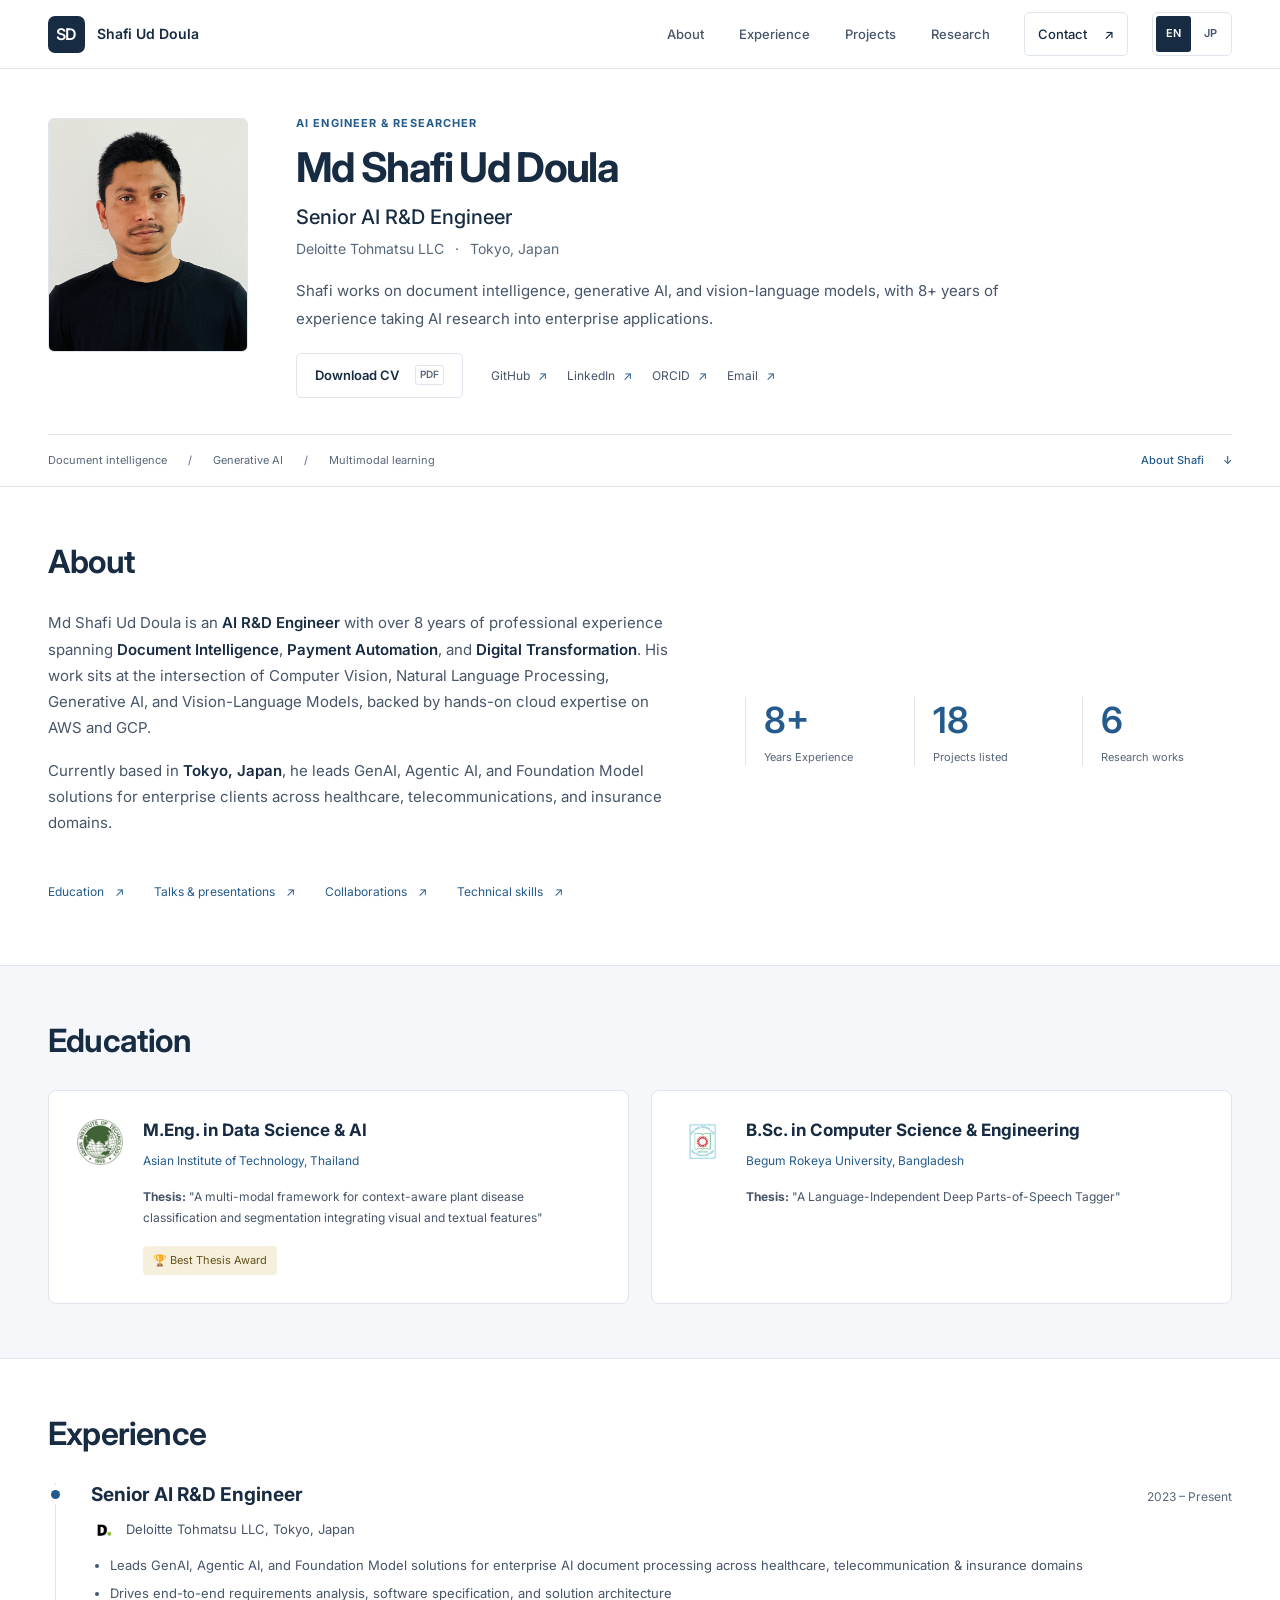
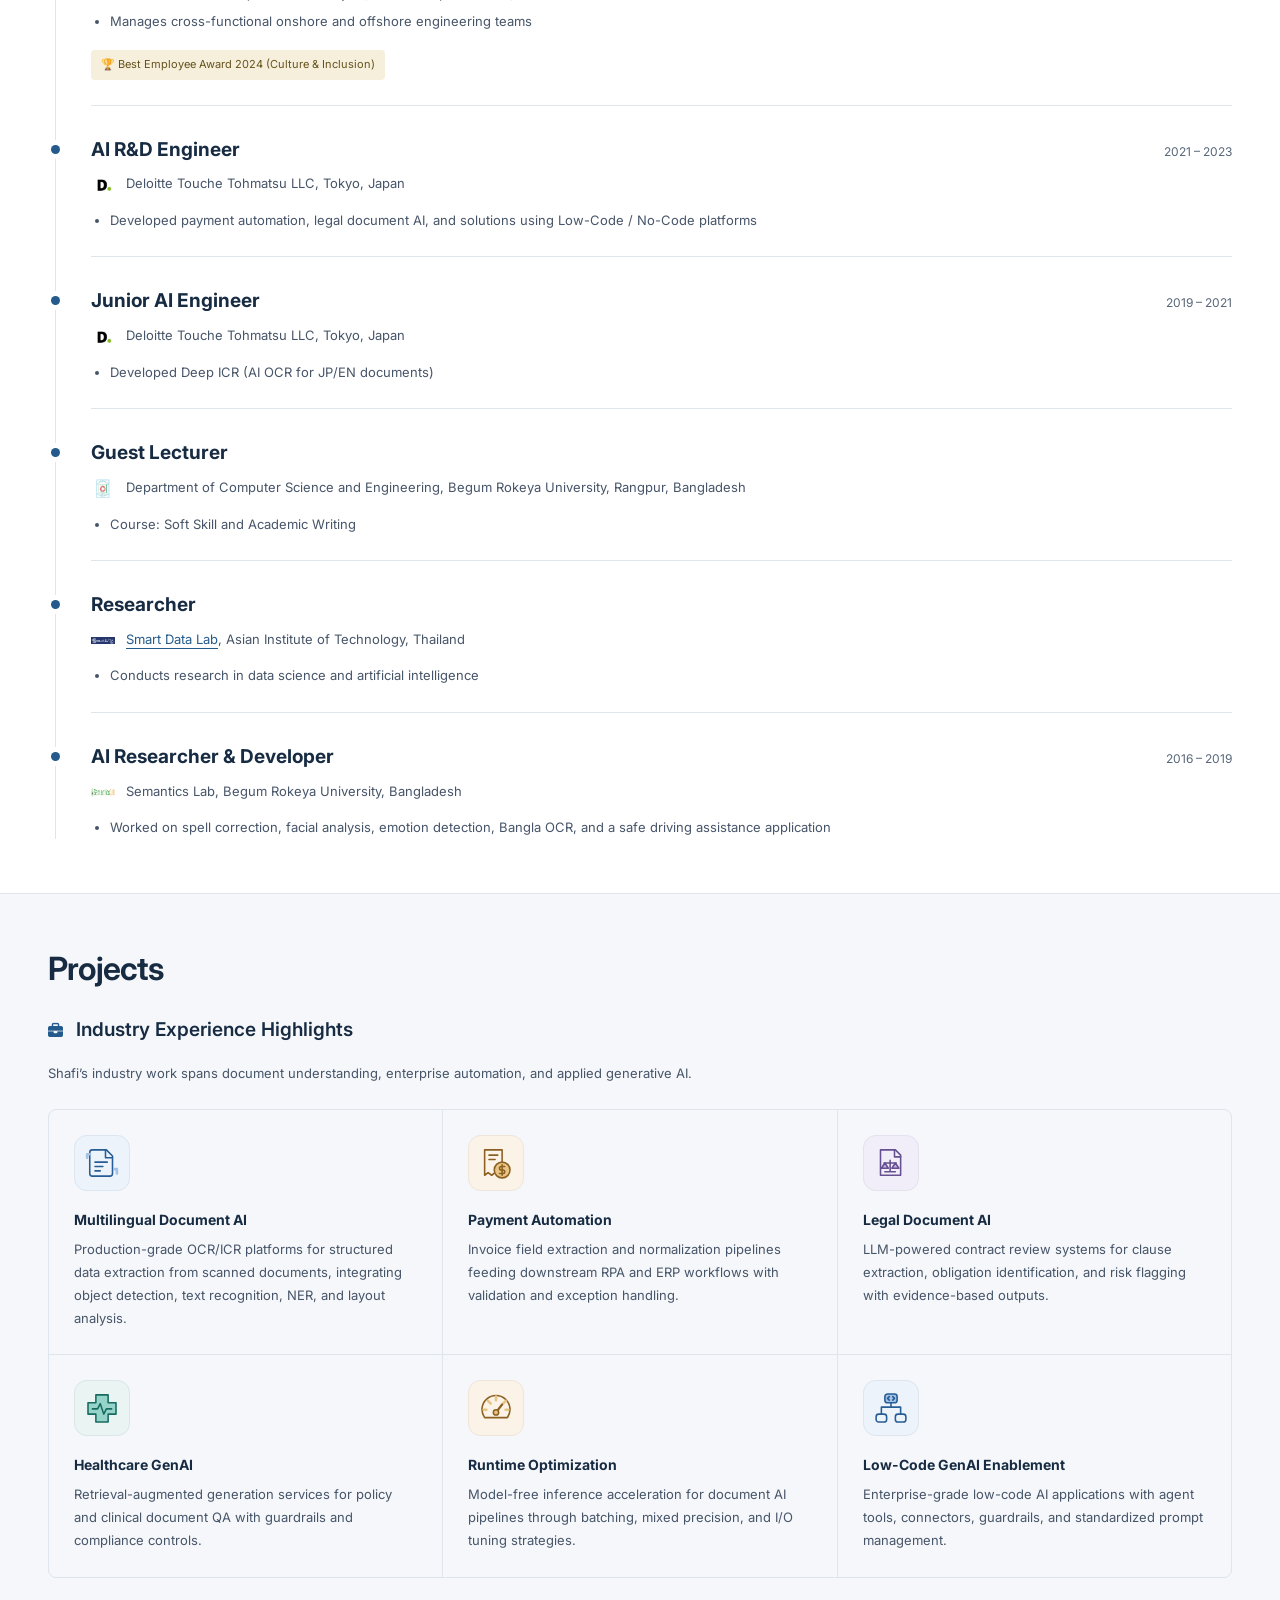
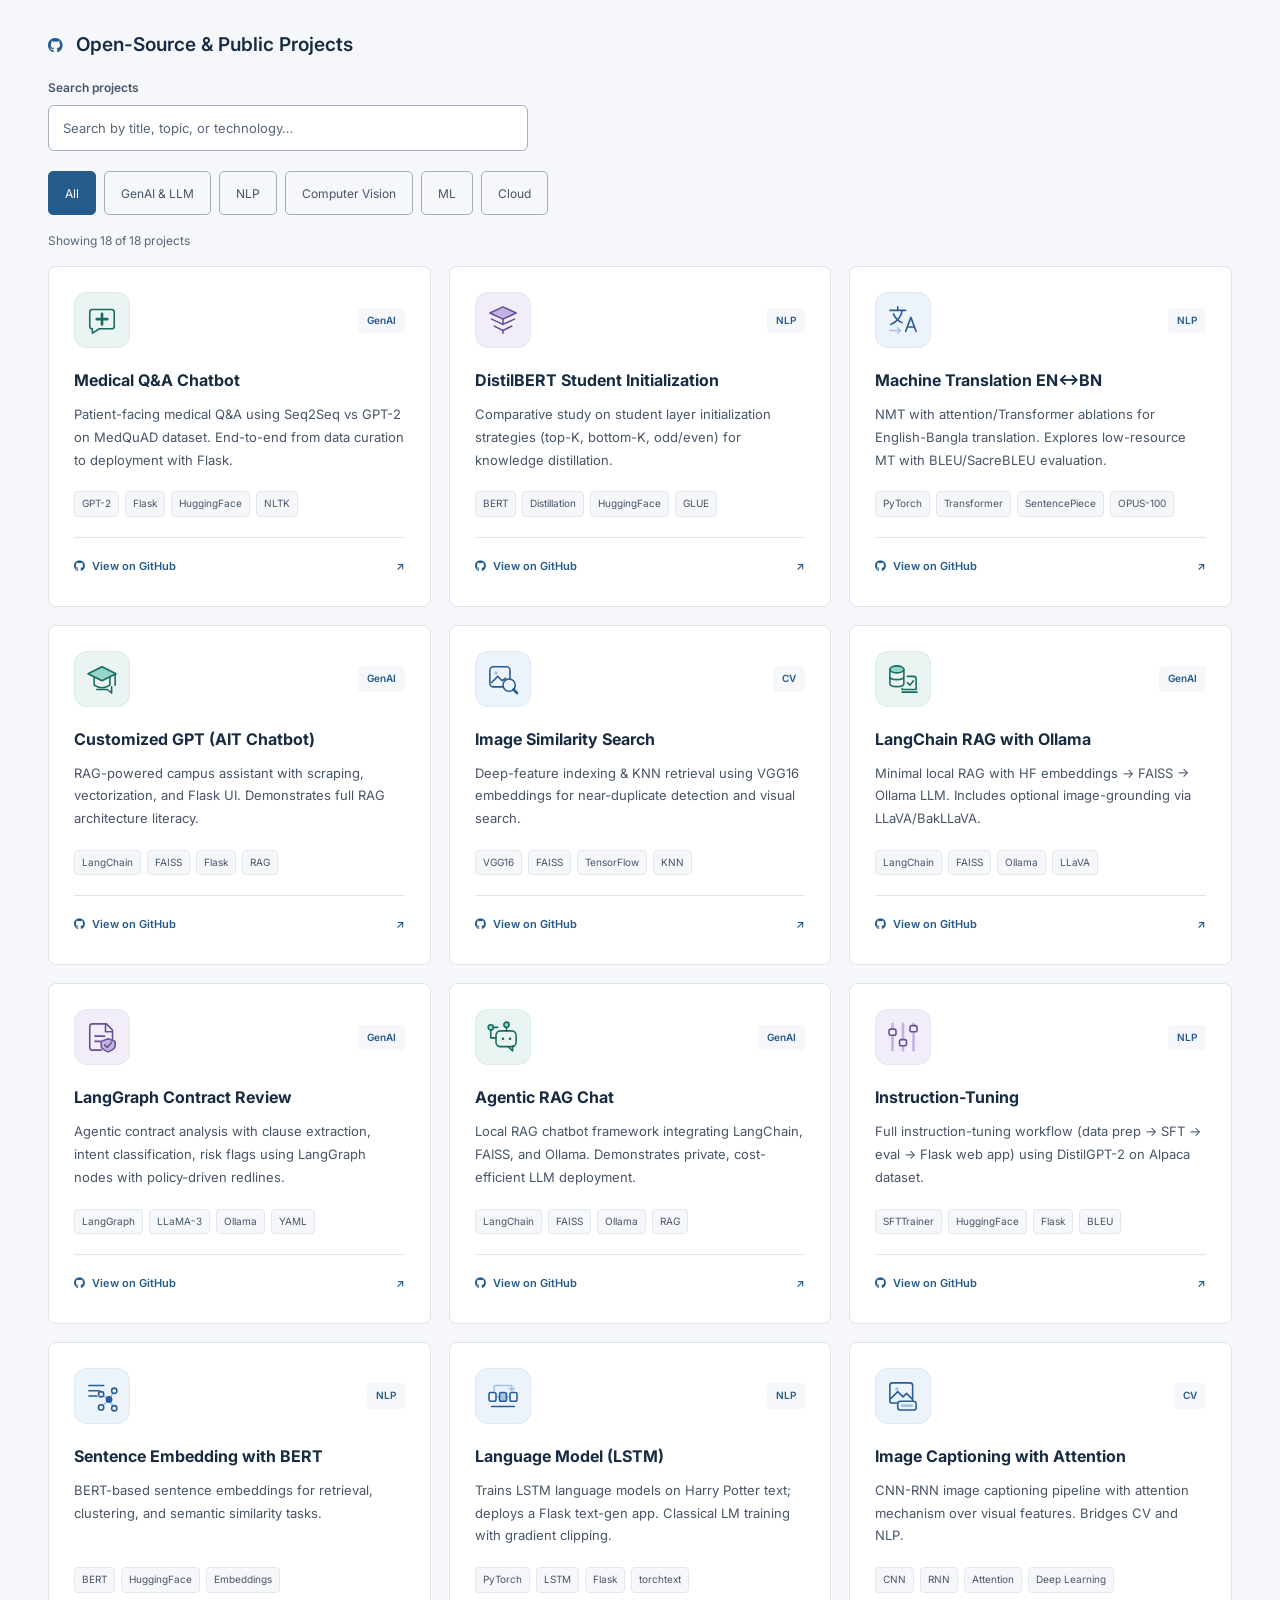
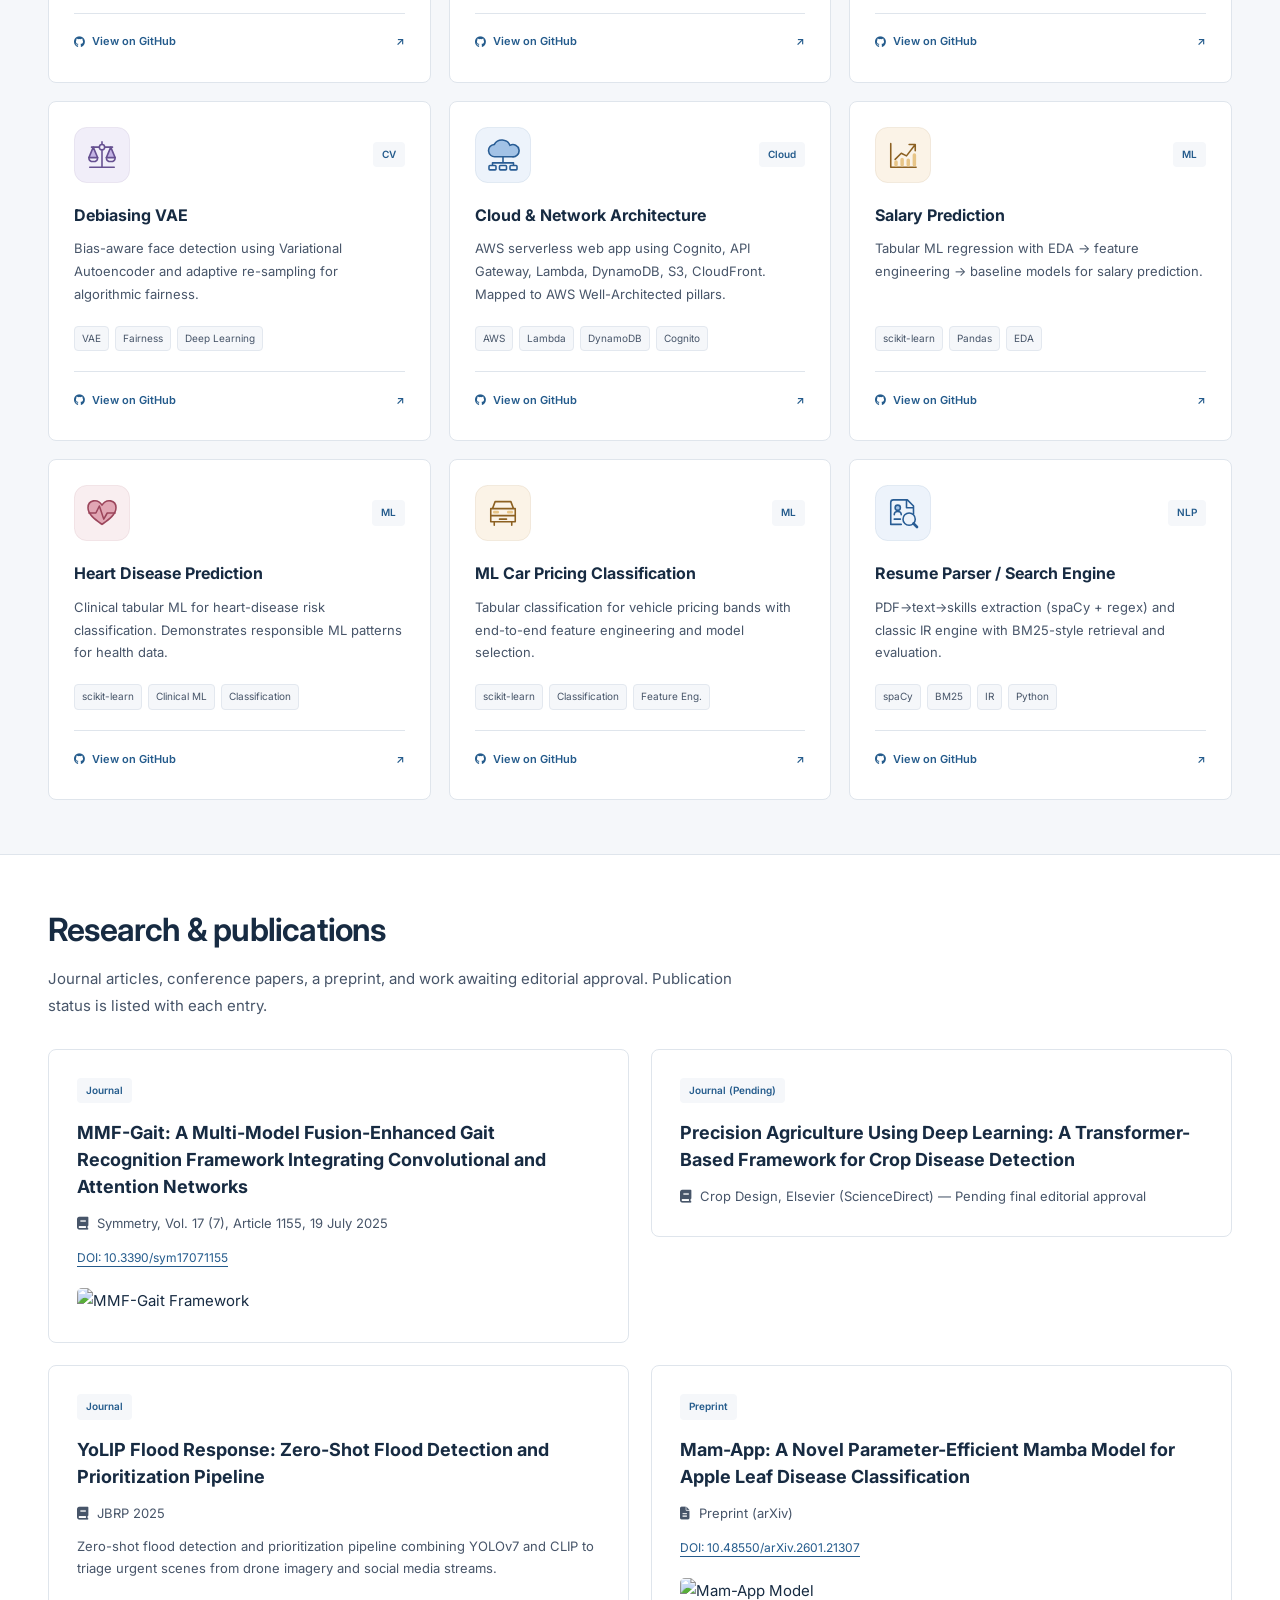
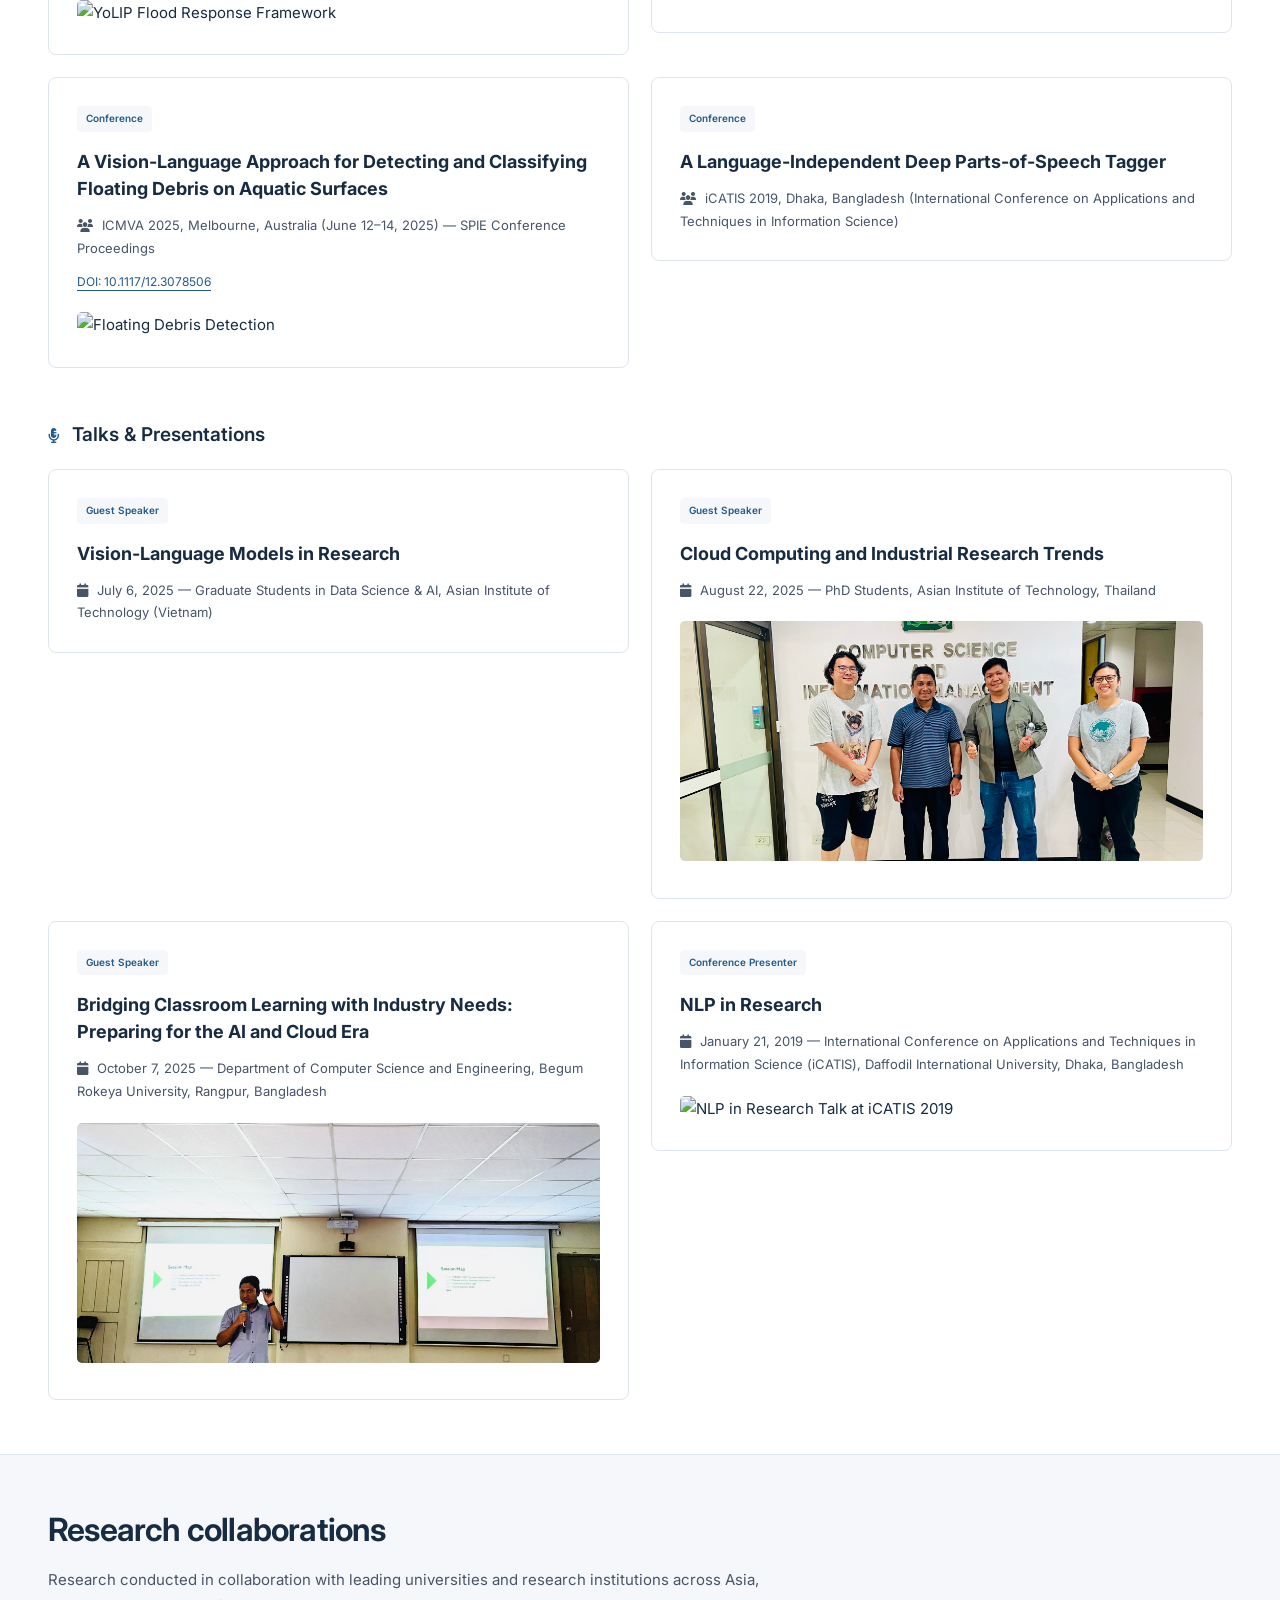
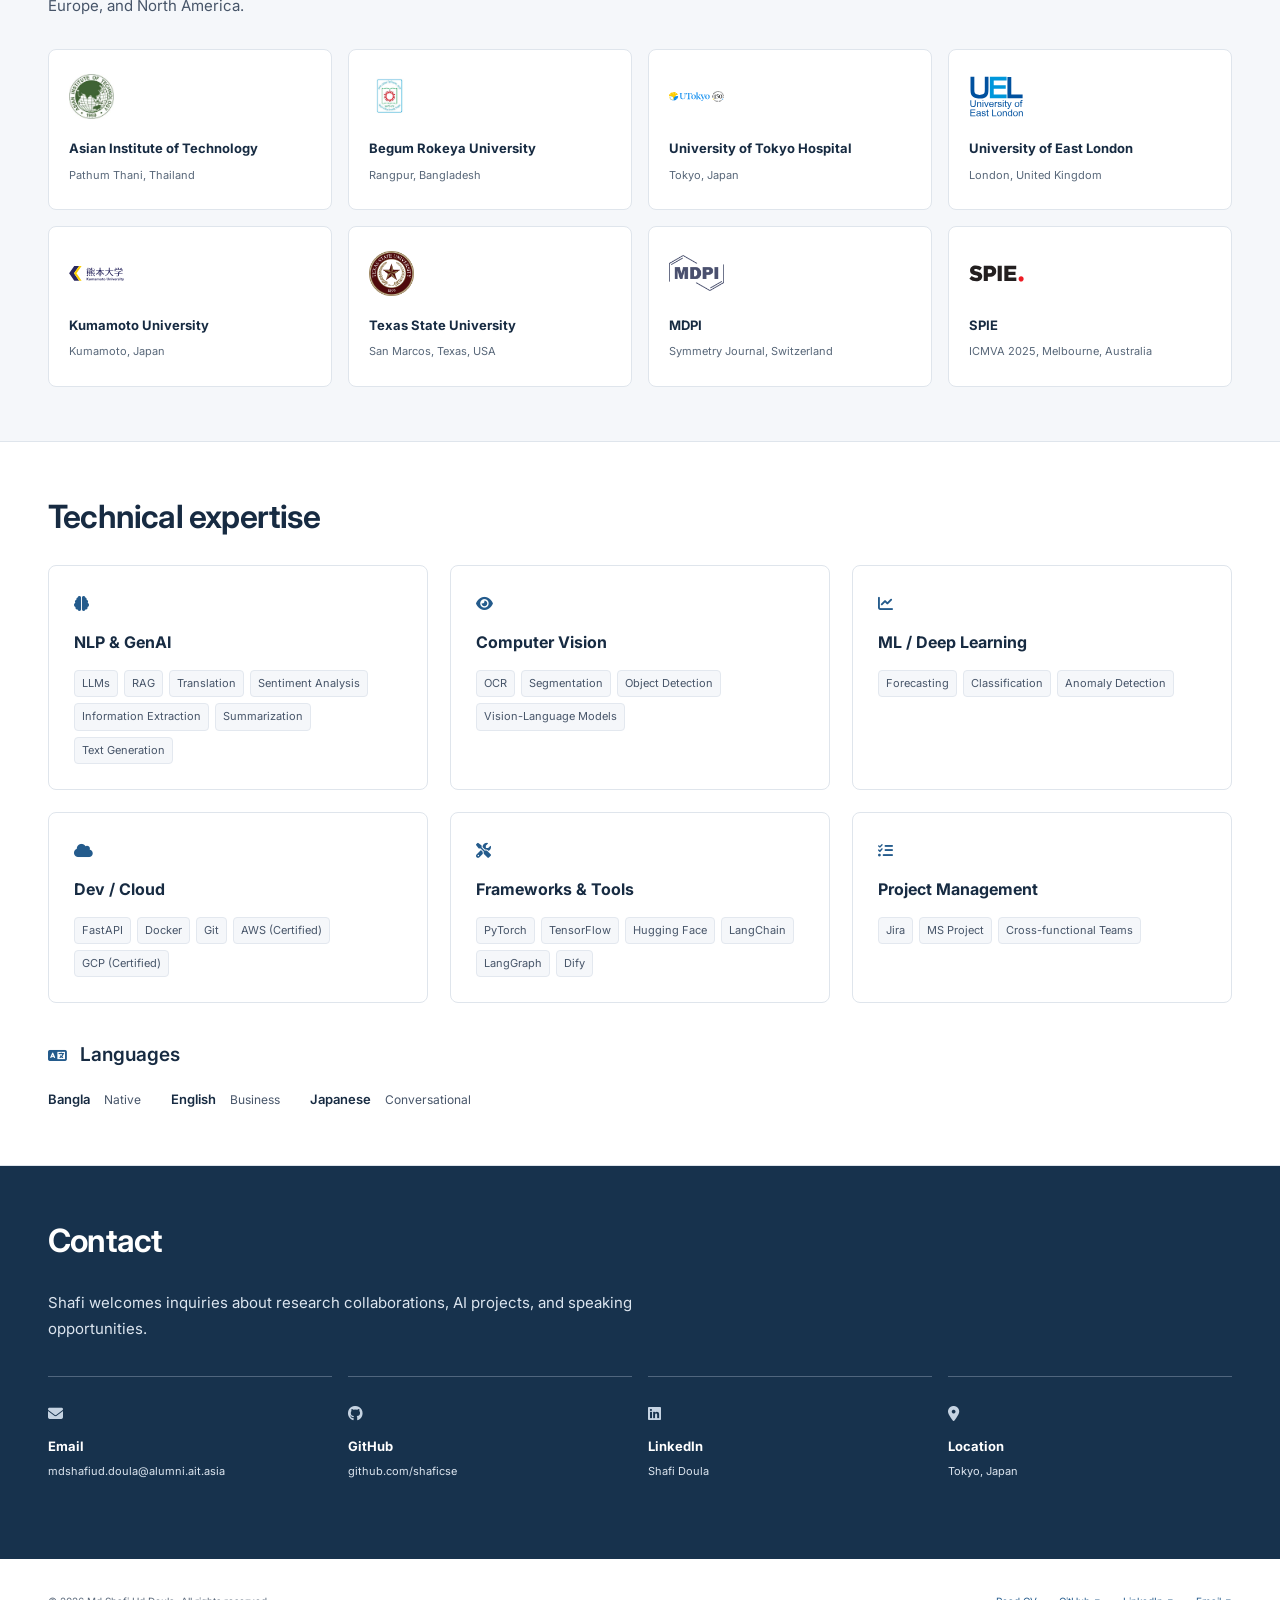
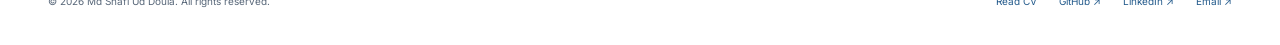
==== commit cb5eb76d: "Improve portfolio fit on laptop and shorter screens" ====
--- a/index.html
+++ b/index.html
@@ -29,7 +29,7 @@
     <link rel="preconnect" href="https://fonts.gstatic.com" crossorigin>
     <link href="https://fonts.googleapis.com/css2?family=Inter:wght@400;500;600;700;800&amp;display=swap" rel="stylesheet">
     <link rel="stylesheet" href="https://cdnjs.cloudflare.com/ajax/libs/font-awesome/6.5.1/css/all.min.css">
-    <link rel="stylesheet" href="style.css?v=20260907e">
+    <link rel="stylesheet" href="style.css?v=20260907f">
 </head>
 <body>
     <a class="skip-link" href="#main-content">Skip to main content</a>
@@ -63,14 +63,16 @@
                 <p class="hero-title">Senior AI R&amp;D Engineer</p>
                 <p class="hero-affiliation">Deloitte Tohmatsu LLC <span aria-hidden="true">·</span> Tokyo, Japan</p>
                 <p class="hero-description">Shafi works on document intelligence, generative AI, and vision-language models, with 8+ years of experience taking AI research into enterprise applications.</p>
-                <div class="hero-cta">
-                    <a href="cv.pdf" class="btn btn-outline" download>Download CV <span class="file-type">PDF</span></a>
-                </div>
-                <div class="hero-social" aria-label="Professional profiles">
-                    <a href="https://github.com/shaficse" target="_blank" rel="noopener noreferrer">GitHub <span aria-hidden="true">↗</span></a>
-                    <a href="https://www.linkedin.com/in/shafi-doula-157063150" target="_blank" rel="noopener noreferrer">LinkedIn <span aria-hidden="true">↗</span></a>
-                    <a href="https://orcid.org/0009-0007-6948-7768" target="_blank" rel="noopener noreferrer">ORCID <span aria-hidden="true">↗</span></a>
-                    <a href="mailto:mdshafiud.doula@alumni.ait.asia">Email <span aria-hidden="true">↗</span></a>
+                <div class="hero-actions">
+                    <div class="hero-cta">
+                        <a href="cv.pdf" class="btn btn-outline" download>Download CV <span class="file-type">PDF</span></a>
+                    </div>
+                    <div class="hero-social" aria-label="Professional profiles">
+                        <a href="https://github.com/shaficse" target="_blank" rel="noopener noreferrer">GitHub <span aria-hidden="true">↗</span></a>
+                        <a href="https://www.linkedin.com/in/shafi-doula-157063150" target="_blank" rel="noopener noreferrer">LinkedIn <span aria-hidden="true">↗</span></a>
+                        <a href="https://orcid.org/0009-0007-6948-7768" target="_blank" rel="noopener noreferrer">ORCID <span aria-hidden="true">↗</span></a>
+                        <a href="mailto:mdshafiud.doula@alumni.ait.asia">Email <span aria-hidden="true">↗</span></a>
+                    </div>
                 </div>
             </div>
             <figure class="hero-visual">
--- a/style.css
+++ b/style.css
@@ -25,12 +25,12 @@
 ::selection { background: #dce8f4; color: var(--ink); }
 h1, h2, h3, h4 { line-height: 1.3; }
 p, li { overflow-wrap: break-word; }
-.container, .nav-container, .hero-content, .hero-bottom { width: min(1120px, calc(100% - 80px)); margin-inline: auto; }
+.container, .nav-container, .hero-content, .hero-bottom { width: min(1240px, calc(100% - clamp(40px, 8vw, 96px))); margin-inline: auto; }
 .skip-link { position: fixed; top: 12px; left: 20px; transform: translateY(-180%); z-index: 100; background: var(--ink); color: white; padding: 12px 20px; border-radius: 6px; }
 .skip-link:focus { transform: translateY(0); color: white; }
 .eyebrow { color: var(--accent); font-size: 11px; font-weight: 700; letter-spacing: .15em; line-height: 1.7; margin-bottom: 22px; }
 .navbar { position: sticky; top: 0; z-index: 20; background: #ffffff; border-bottom: 1px solid var(--line); }
-.nav-container { min-height: 76px; display: flex; align-items: center; justify-content: space-between; gap: 24px; }
+.nav-container { min-height: 68px; display: flex; align-items: center; justify-content: space-between; gap: 24px; }
 .nav-logo { display: inline-flex; align-items: center; gap: 12px; text-decoration: none; color: var(--ink); font-weight: 600; font-size: 14px; white-space: nowrap; }
 .logo-mark { background: var(--ink); color: white; width: 37px; height: 37px; display: grid; place-items: center; border-radius: 7px; font-size: 16px; letter-spacing: -.04em; }
 .nav-menu { margin-left: auto; display: flex; align-items: center; gap: 9px; list-style: none; }
@@ -46,34 +46,35 @@
 .language-switch a:hover:not([aria-current]) { background: var(--soft); }
 :lang(ja) .hero-description, :lang(ja) .about-text { line-height: 1.95; }
 :lang(ja) .eyebrow { letter-spacing: .06em; }
-.hero { padding-top: 64px; }
-.hero-content { display: grid; grid-template-columns: 224px minmax(0, 1fr); align-items: start; column-gap: 56px; padding-bottom: 48px; }
-.hero-text { grid-column: 2; grid-row: 1; }
-.hero .eyebrow { font-size: 11px; letter-spacing: .1em; margin-bottom: 14px; }
-.hero-name { font-size: clamp(32px, 3.7vw, 48px); letter-spacing: -.04em; line-height: 1.2; font-weight: 700; }
-.hero-title { font-size: 21px; font-weight: 500; margin-top: 13px; }
+.hero { padding-top: clamp(28px, 5vh, 48px); }
+.hero-content { display: grid; grid-template-columns: 200px minmax(0, 1fr); align-items: start; column-gap: clamp(28px, 4vw, 48px); padding-bottom: clamp(28px, 4vh, 40px); }
+.hero-text { grid-column: 2; grid-row: 1; min-width: 0; }
+.hero .eyebrow { font-size: 11px; letter-spacing: .1em; margin-bottom: 10px; }
+.hero-name { font-size: clamp(32px, 3.2vw, 44px); letter-spacing: -.04em; line-height: 1.2; font-weight: 700; }
+.hero-title { font-size: 20px; font-weight: 500; margin-top: 10px; line-height: 1.5; }
 .hero-affiliation { color: var(--muted); font-size: 14px; margin-top: 5px; }
 .hero-affiliation span { padding-inline: 7px; }
-.hero-description { color: var(--body); font-size: 15px; line-height: 1.85; max-width: 660px; margin-top: 20px; }
-.hero-cta { display: flex; flex-wrap: wrap; gap: 12px; margin-top: 24px; }
+.hero-description { color: var(--body); font-size: 15px; line-height: 1.85; max-width: 760px; margin-top: 16px; }
+.hero-actions { display: flex; flex-wrap: wrap; align-items: center; gap: 8px 28px; margin-top: 20px; }
+.hero-cta { display: flex; flex-wrap: wrap; gap: 12px; }
 .btn { min-height: 44px; display: inline-flex; align-items: center; justify-content: center; gap: 16px; padding: 10px 18px; border-radius: 5px; text-decoration: none; font-size: 13px; font-weight: 600; border: 1px solid transparent; transition: background .18s; }
 .btn-primary { color: white; background: var(--accent); }
 .btn-primary:hover { color: white; background: var(--accent-hover); }
 .btn-outline { color: var(--ink); border-color: var(--line); }
 .btn-outline:hover { background: var(--soft); }
 .file-type { font-size: 10px; color: var(--muted); border: 1px solid var(--line); border-radius: 3px; padding: 0 4px; }
-.hero-social { display: flex; flex-wrap: wrap; gap: 24px; margin-top: 14px; }
+.hero-social { display: flex; flex-wrap: wrap; gap: 20px; }
 .hero-social a { font-size: 12px; color: var(--body); text-decoration: none; padding-block: 10px; }
 .hero-social a:hover { text-decoration: underline; }
 .hero-social span { margin-left: 5px; color: var(--accent); }
-.hero-visual { grid-column: 1; grid-row: 1; width: 224px; margin-top: 4px; }
+.hero-visual { grid-column: 1; grid-row: 1; width: 200px; margin-top: 4px; }
 .portrait-frame { background: #f0f1ee; border-radius: 6px; overflow: hidden; border: 1px solid var(--line); }
-.avatar-photo { display: block; width: 100%; height: 260px; object-fit: cover; object-position: 50% 35%; }
-.hero-bottom { border-top: 1px solid var(--line); display: flex; justify-content: space-between; align-items: center; padding-block: 22px; color: var(--muted); font-size: 10px; }
+.avatar-photo { display: block; width: 100%; height: 232px; object-fit: cover; object-position: 50% 35%; }
+.hero-bottom { border-top: 1px solid var(--line); display: flex; justify-content: space-between; align-items: center; padding-block: 16px; color: var(--muted); font-size: 11px; gap: 12px 24px; }
 .hero-bottom p span { padding-inline: 18px; color: var(--muted); }
 .hero-bottom a { text-decoration: none; font-weight: 500; }
 .hero-bottom a span { margin-left: 16px; }
-.section { padding-block: 64px; border-top: 1px solid var(--line); }
+.section { padding-block: clamp(40px, 6vh, 64px); border-top: 1px solid var(--line); }
 .section-alt { background: var(--soft); }
 .section-title { font-size: clamp(27px, 2.6vw, 32px); font-weight: 650; letter-spacing: -.025em; max-width: 800px; margin-bottom: 28px; }
 .section-intro, .collab-intro { max-width: 720px; color: var(--body); margin: -12px 0 30px; }
@@ -214,8 +215,8 @@
 }
 @media (max-width: 760px) {
     .container, .nav-container, .hero-content, .hero-bottom { width: calc(100% - 40px); }
-    .hero { padding-top: 45px; }
-    .hero-content { grid-template-columns: 160px minmax(0, 1fr); column-gap: 28px; padding-bottom: 35px; }
+    .hero { padding-top: 28px; }
+    .hero-content { grid-template-columns: 160px minmax(0, 1fr); column-gap: 28px; padding-bottom: 28px; }
     .hero-visual { width: 160px; }
     .avatar-photo { height: 190px; }
     .hero-name { font-size: 32px; }
@@ -233,15 +234,15 @@
     .timeline-header { flex-wrap: wrap; gap: 6px; }
 }
 @media (max-width: 520px) {
-    .hero { padding-top: 30px; }
-    .hero-content { grid-template-columns: 1fr; row-gap: 24px; }
+    .hero { padding-top: 24px; }
+    .hero-content { grid-template-columns: 1fr; row-gap: 20px; }
     .hero-text { grid-column: 1; grid-row: 2; }
     .hero-visual { grid-column: 1; grid-row: 1; width: 132px; margin-top: 0; }
     .avatar-photo { height: 150px; }
     .hero-name { font-size: clamp(28px, 8vw, 36px); }
     .hero .eyebrow { font-size: 10px; margin-bottom: 10px; }
     .hero-description { max-width: 360px; font-size: 14px; }
-    .hero-social { gap: 23px; }
+    .hero-social { gap: 20px; }
     .hero-bottom p { font-size: 9px; }
     .hero-bottom p span { padding-inline: 5px; }
     .section-title { font-size: 28px; }
@@ -254,6 +255,14 @@
     .collab-card { padding: 20px 15px; }
     .contact-grid { gap: 15px; }
     .footer-content { align-items: flex-start; flex-direction: column; gap: 7px; }
+}
+/* Reduce whitespace on laptop and landscape displays without clipping content. */
+@media (min-width: 761px) and (max-height: 760px) {
+    .hero { padding-top: 24px; }
+    .hero-content { grid-template-columns: 176px minmax(0, 1fr); column-gap: 36px; padding-bottom: 28px; }
+    .hero-visual { width: 176px; }
+    .avatar-photo { height: 204px; }
+    .hero-name { font-size: 40px; }
 }
 @media (prefers-reduced-motion: reduce) {
     html { scroll-behavior: auto; }
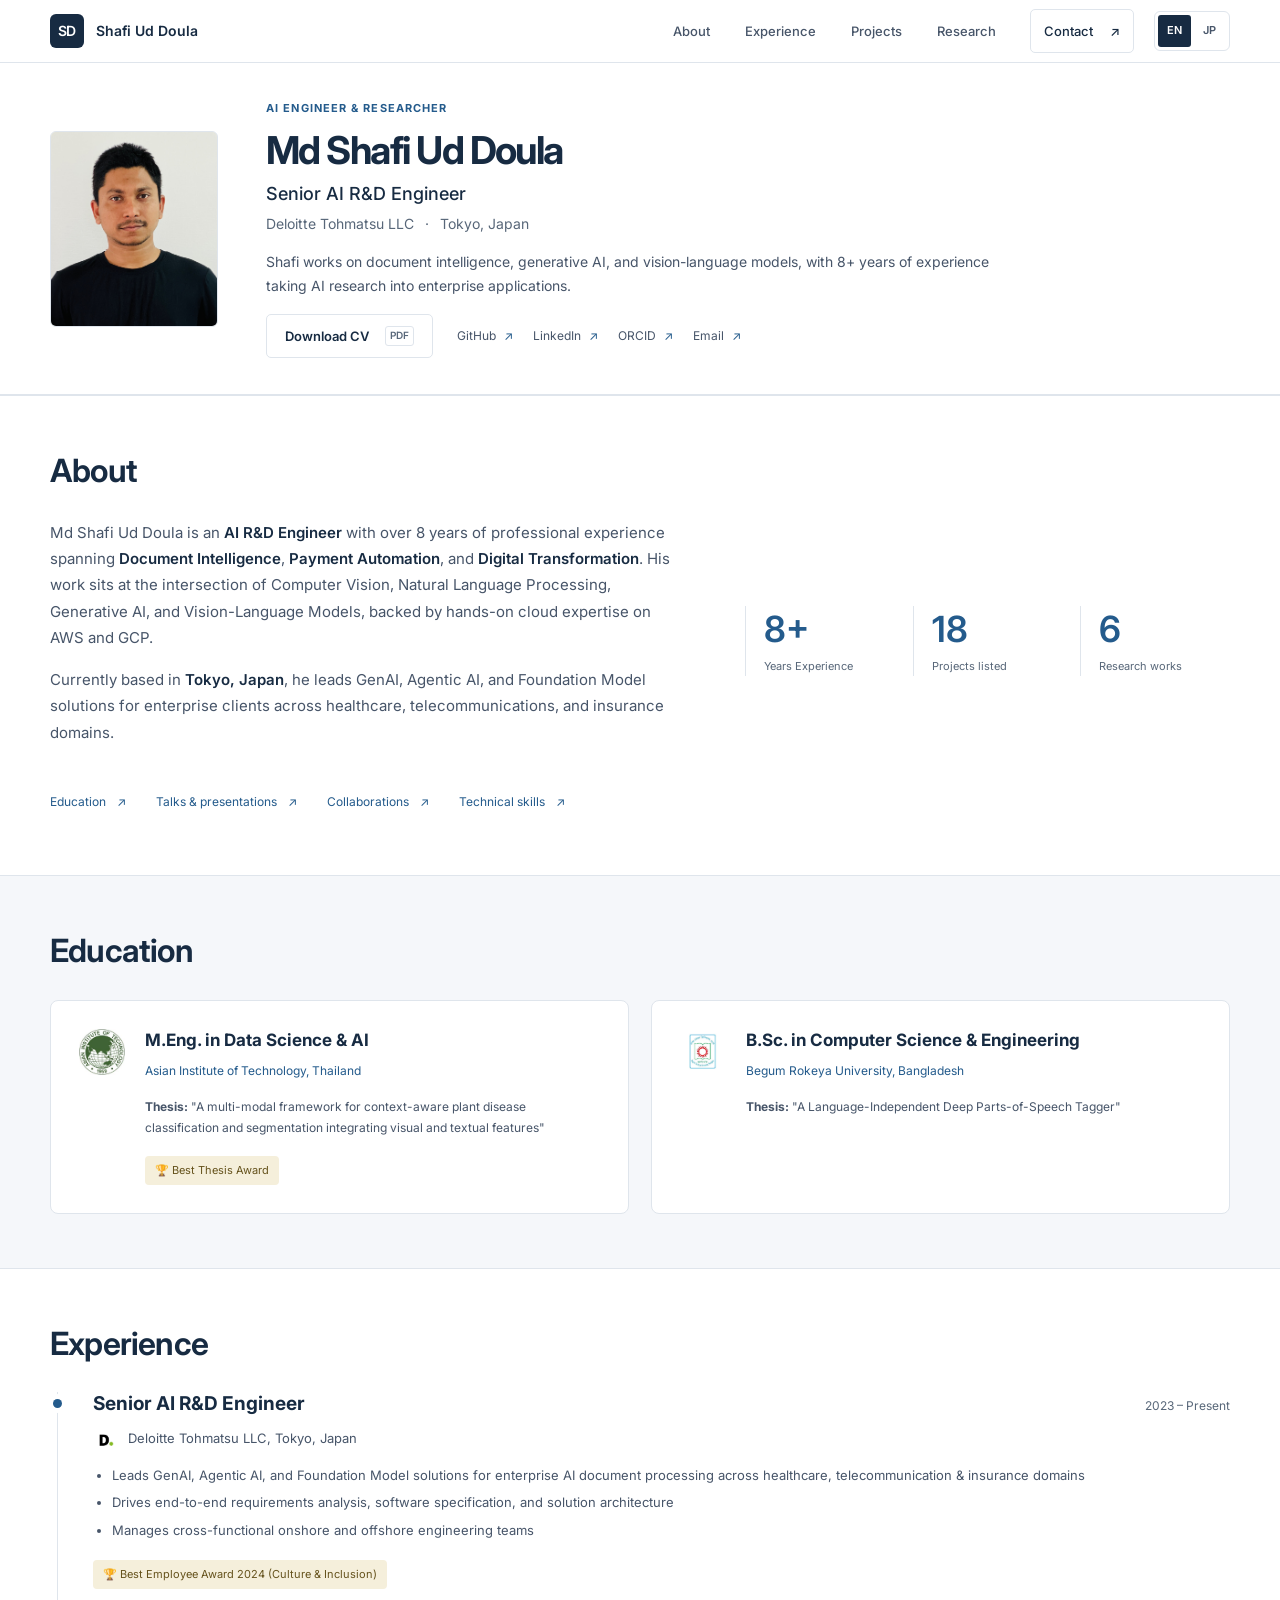
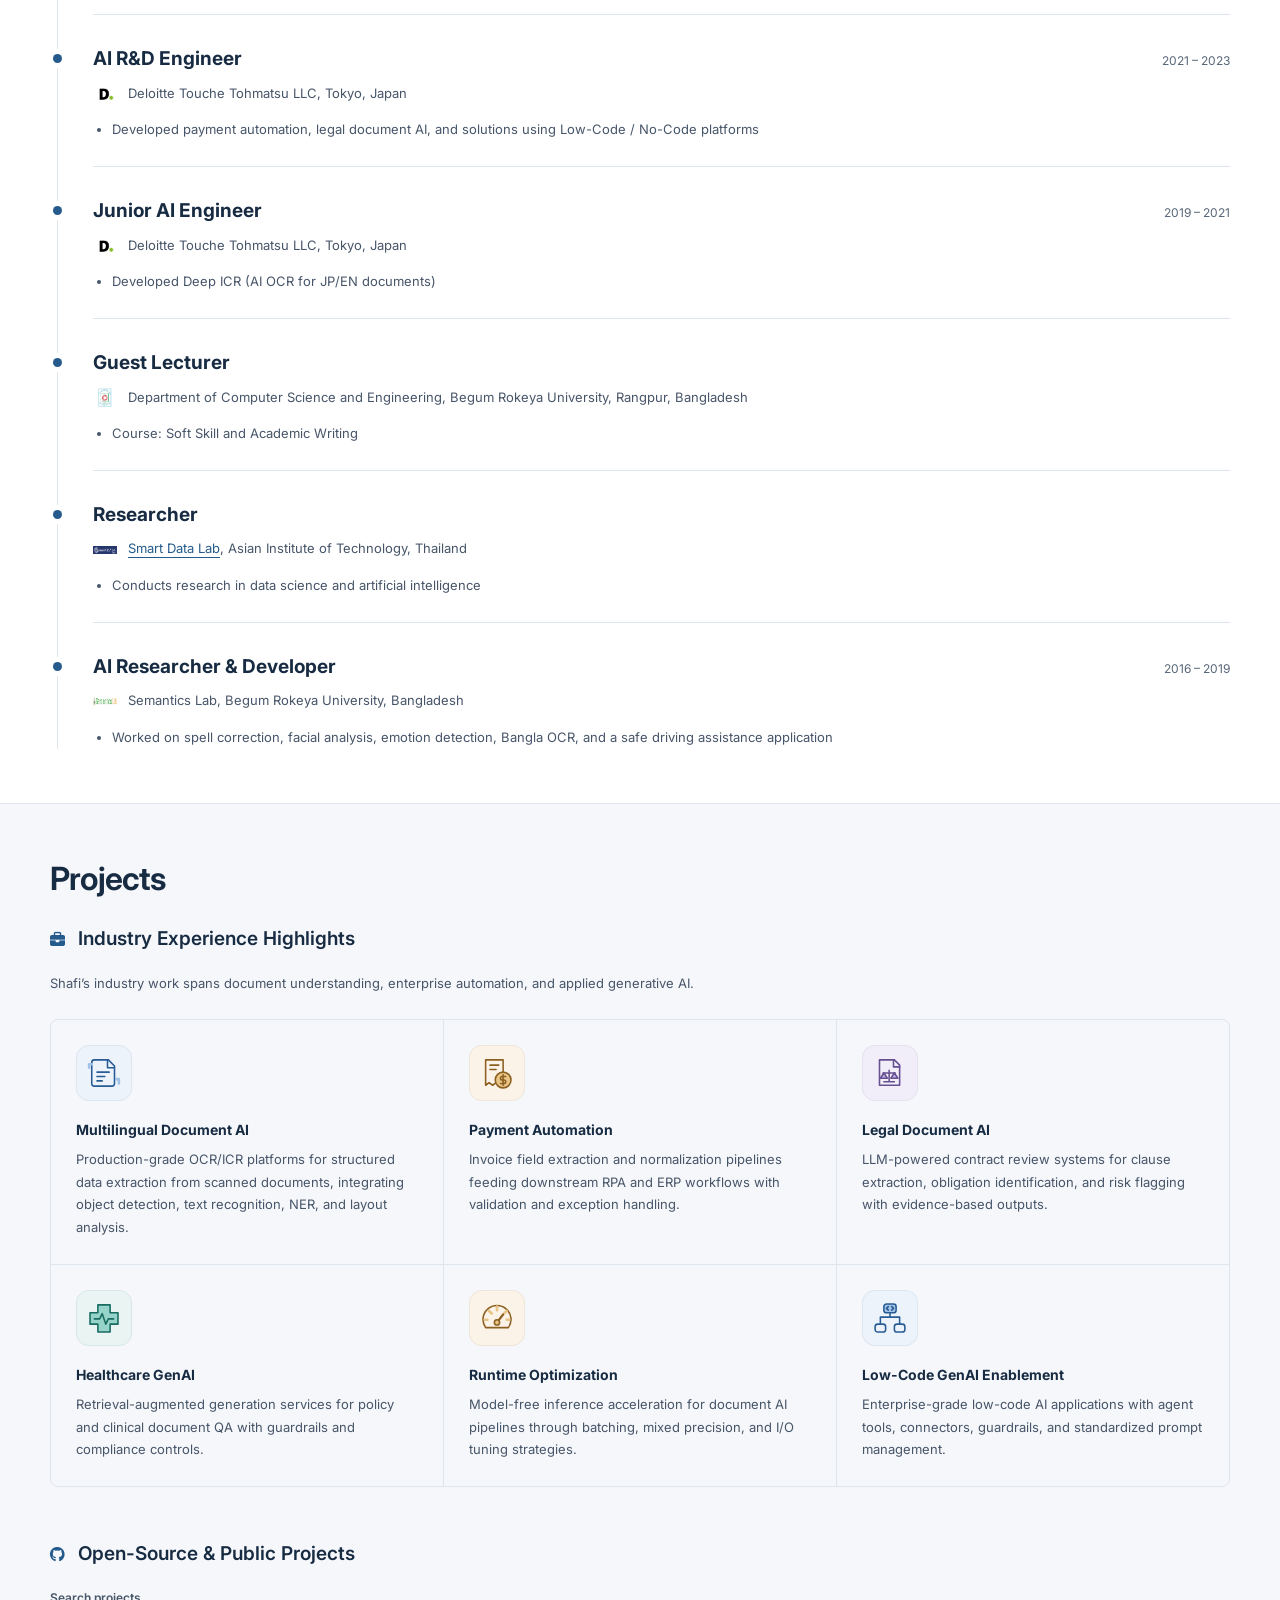
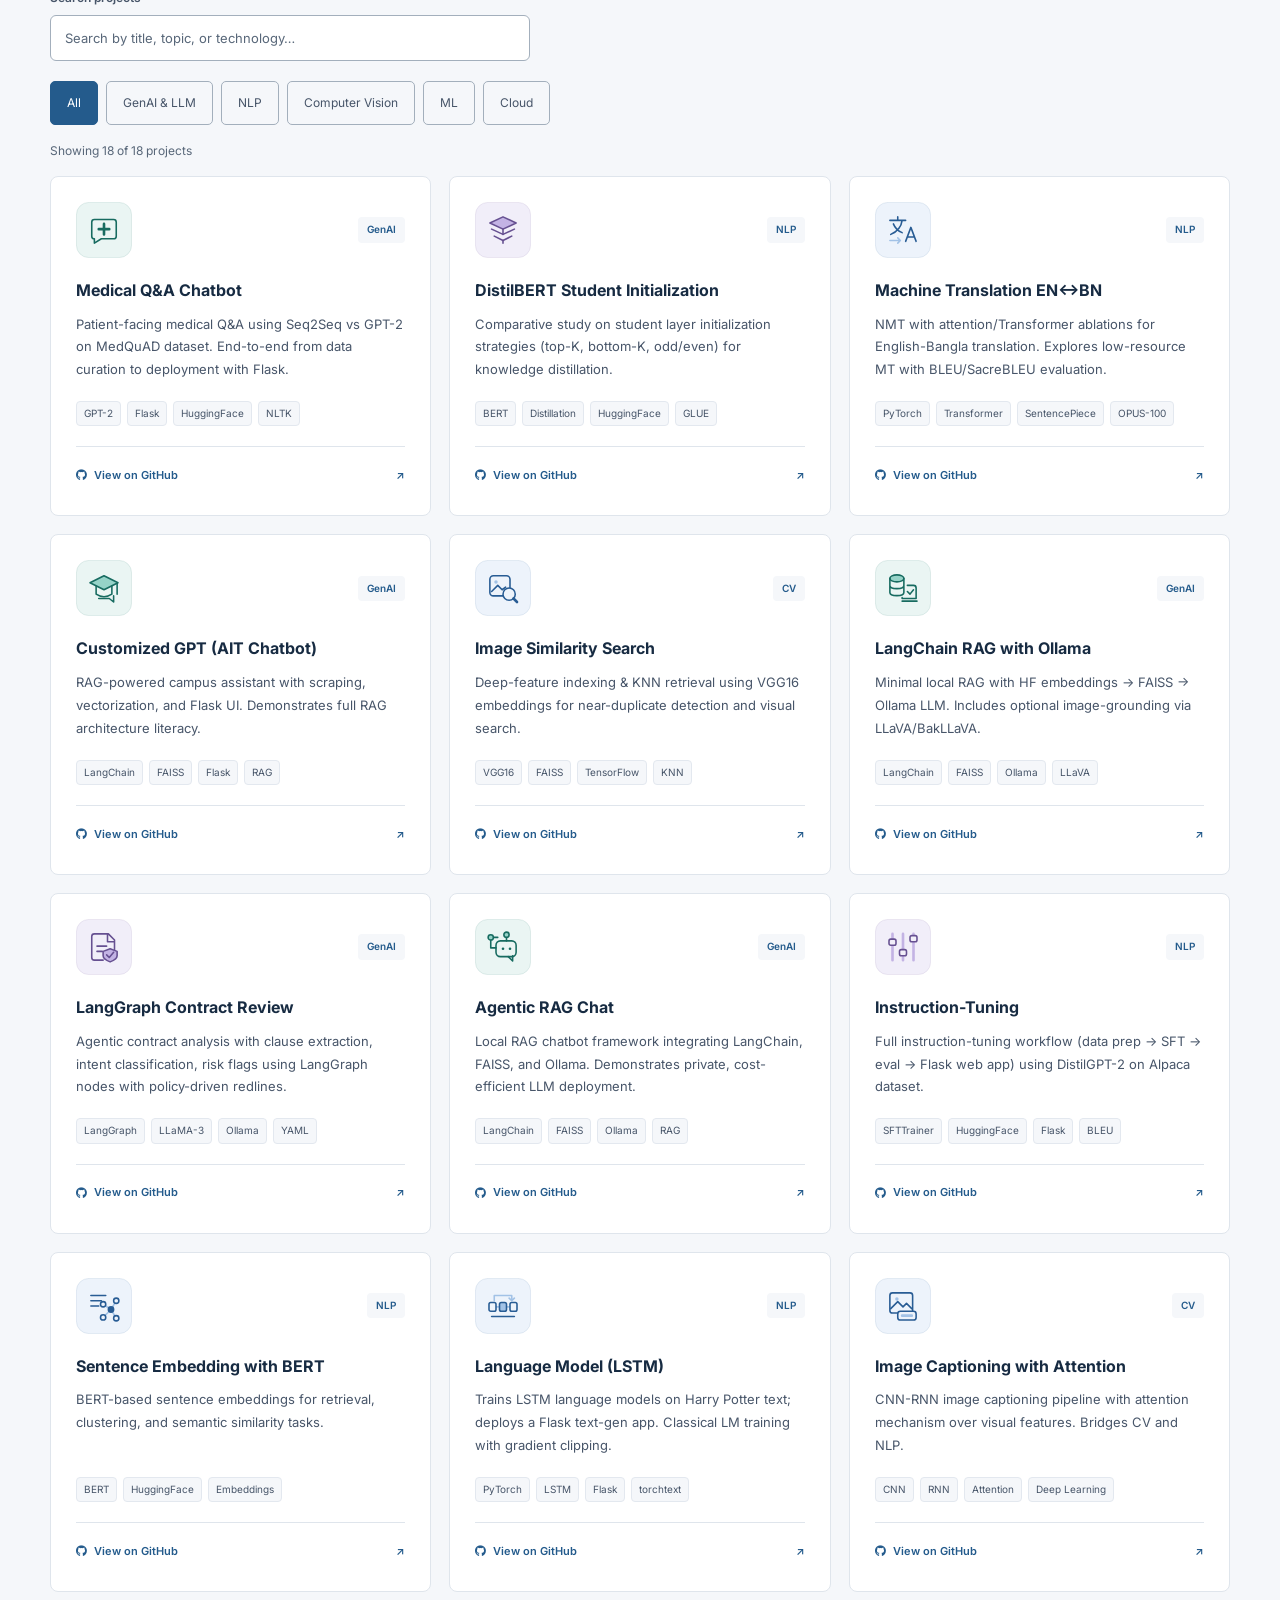
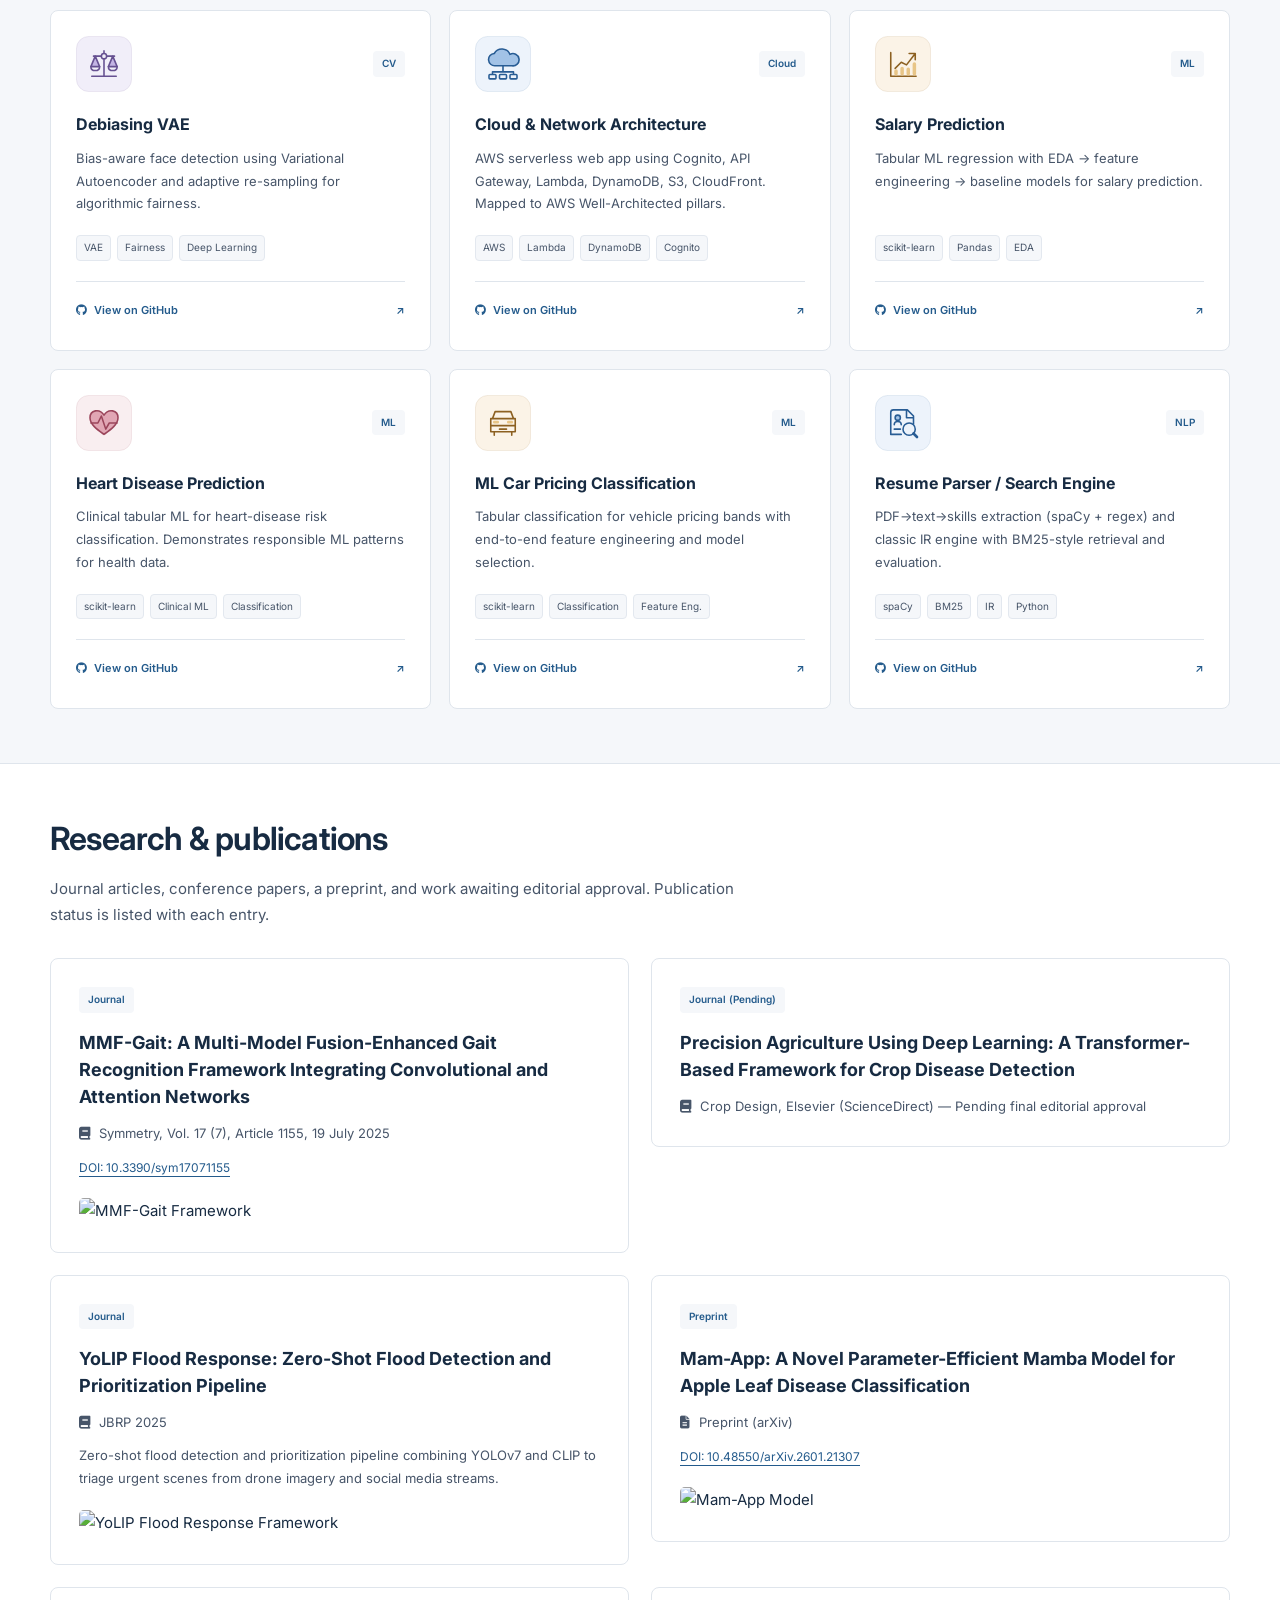
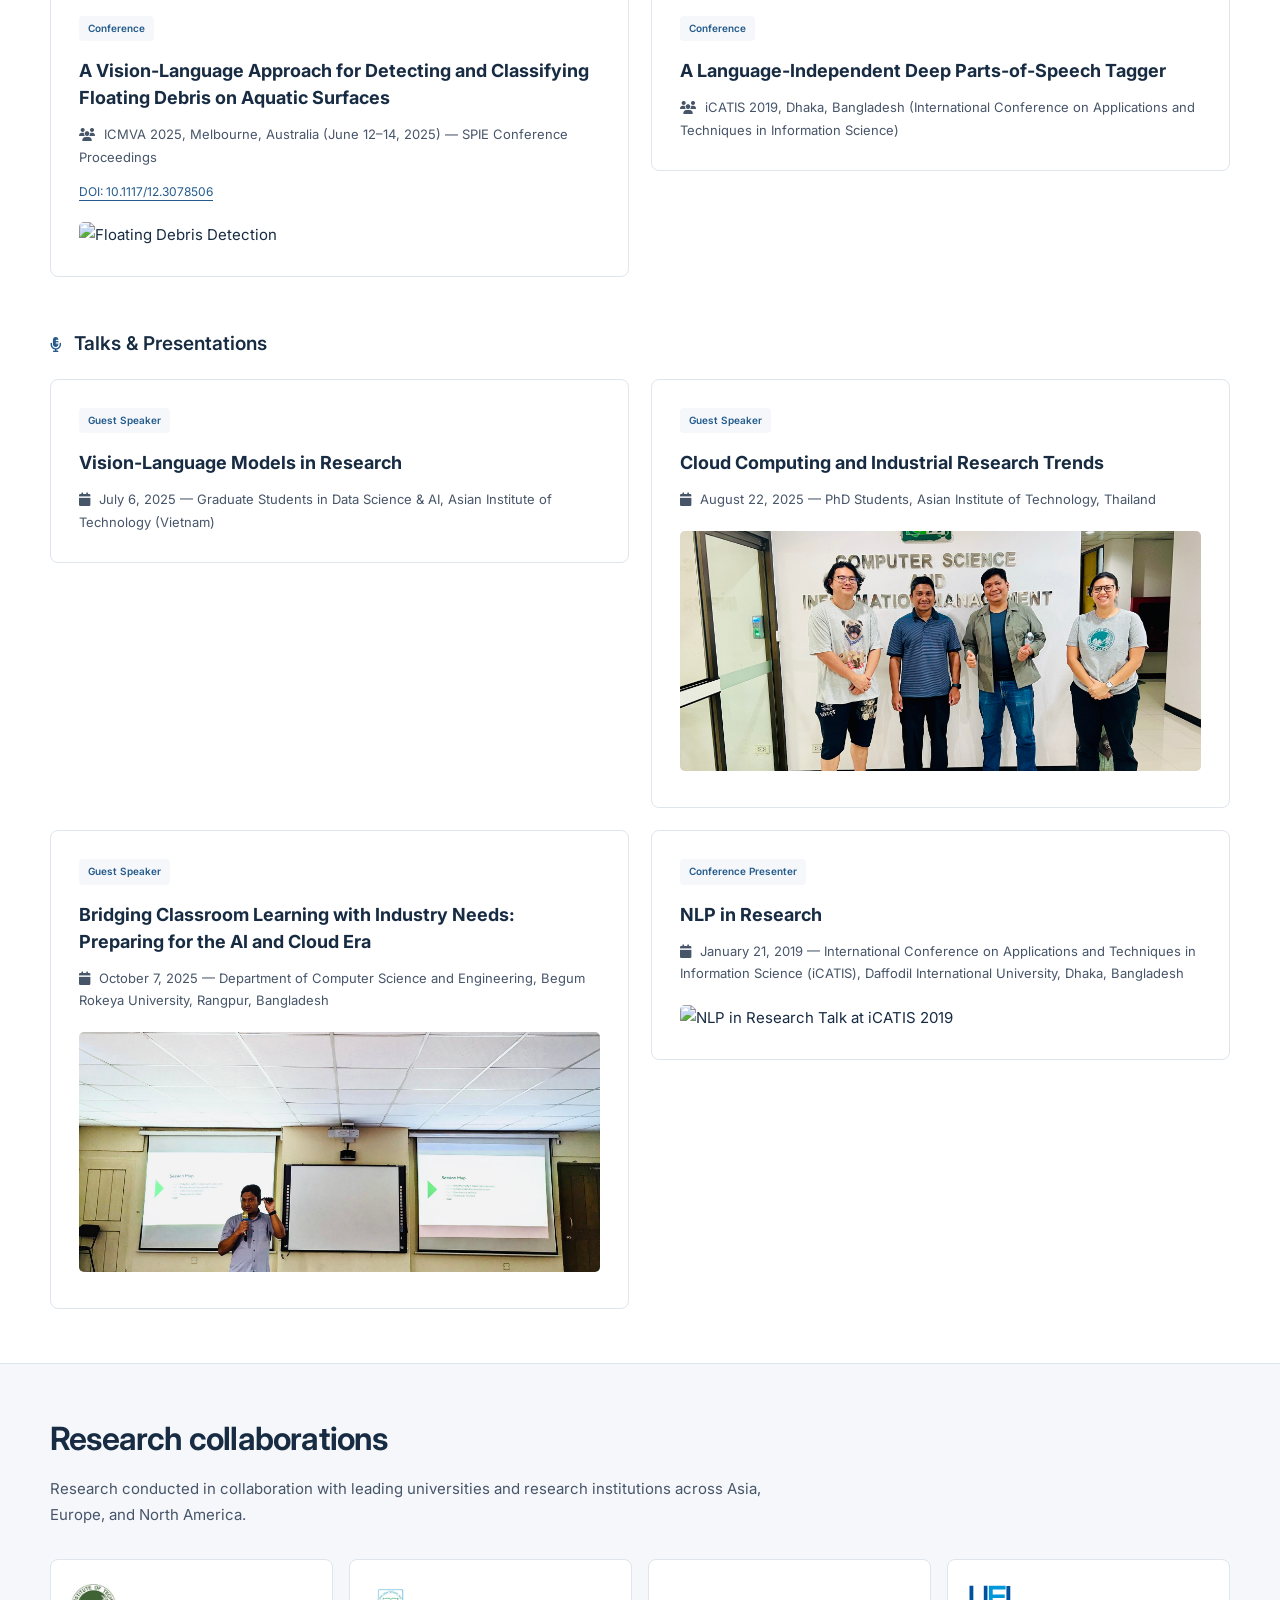
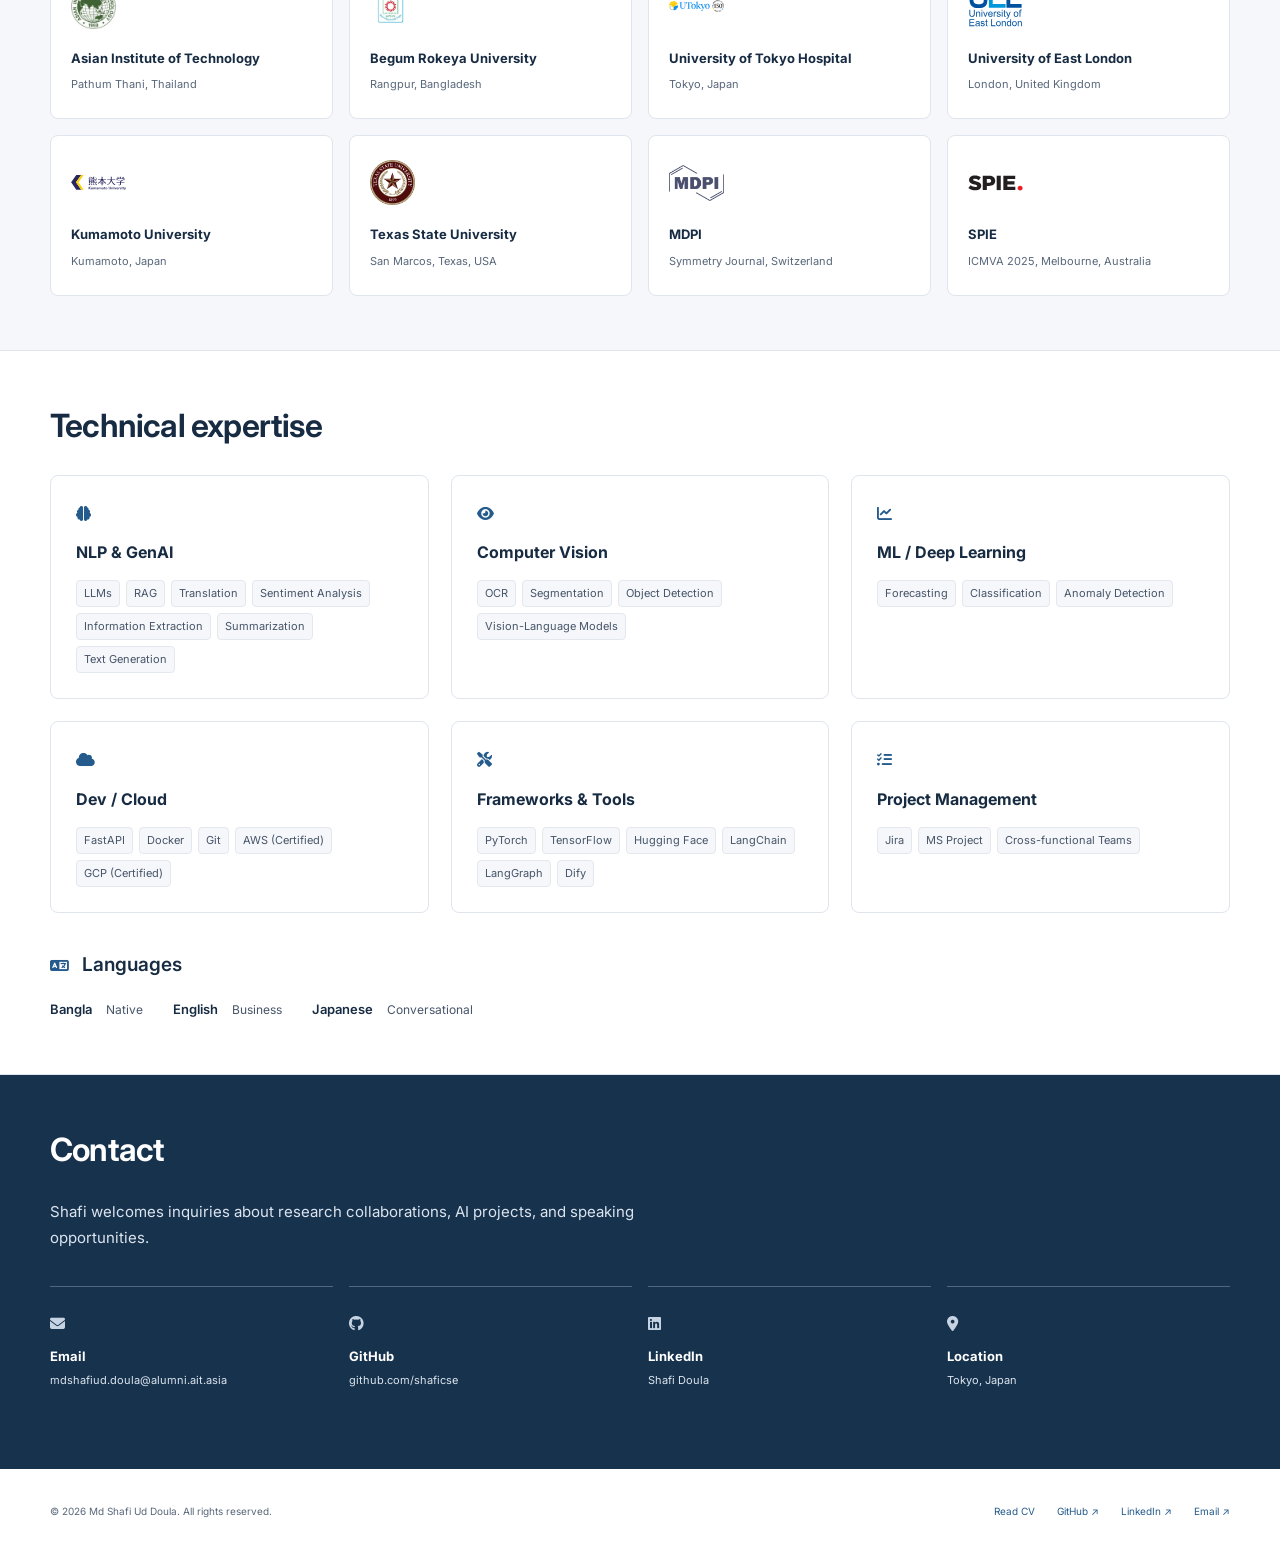
==== commit 656efeaa: "Compact hero layout across screen sizes" ====
--- a/index.html
+++ b/index.html
@@ -29,7 +29,7 @@
     <link rel="preconnect" href="https://fonts.gstatic.com" crossorigin>
     <link href="https://fonts.googleapis.com/css2?family=Inter:wght@400;500;600;700;800&amp;display=swap" rel="stylesheet">
     <link rel="stylesheet" href="https://cdnjs.cloudflare.com/ajax/libs/font-awesome/6.5.1/css/all.min.css">
-    <link rel="stylesheet" href="style.css?v=20260907f">
+    <link rel="stylesheet" href="style.css?v=20260907g">
 </head>
 <body>
     <a class="skip-link" href="#main-content">Skip to main content</a>
@@ -79,7 +79,6 @@
                 <div class="portrait-frame"><img src="IMG_3086.jpeg" alt="Md Shafi Ud Doula" class="avatar-photo" fetchpriority="high" width="1398" height="1594" decoding="async"></div>
             </figure>
         </div>
-        <div class="hero-bottom"><p>Document intelligence <span aria-hidden="true">/</span> Generative AI <span aria-hidden="true">/</span> Multimodal learning</p><a href="#about">About Shafi <span aria-hidden="true">↓</span></a></div>
     </section>
 
     <!-- About Section -->
--- a/style.css
+++ b/style.css
@@ -25,14 +25,14 @@
 ::selection { background: #dce8f4; color: var(--ink); }
 h1, h2, h3, h4 { line-height: 1.3; }
 p, li { overflow-wrap: break-word; }
-.container, .nav-container, .hero-content, .hero-bottom { width: min(1240px, calc(100% - clamp(40px, 8vw, 96px))); margin-inline: auto; }
+.container, .nav-container, .hero-content { width: min(1180px, calc(100% - clamp(40px, 7vw, 88px))); margin-inline: auto; }
 .skip-link { position: fixed; top: 12px; left: 20px; transform: translateY(-180%); z-index: 100; background: var(--ink); color: white; padding: 12px 20px; border-radius: 6px; }
 .skip-link:focus { transform: translateY(0); color: white; }
 .eyebrow { color: var(--accent); font-size: 11px; font-weight: 700; letter-spacing: .15em; line-height: 1.7; margin-bottom: 22px; }
 .navbar { position: sticky; top: 0; z-index: 20; background: #ffffff; border-bottom: 1px solid var(--line); }
-.nav-container { min-height: 68px; display: flex; align-items: center; justify-content: space-between; gap: 24px; }
+.nav-container { min-height: 62px; display: flex; align-items: center; justify-content: space-between; gap: 20px; }
 .nav-logo { display: inline-flex; align-items: center; gap: 12px; text-decoration: none; color: var(--ink); font-weight: 600; font-size: 14px; white-space: nowrap; }
-.logo-mark { background: var(--ink); color: white; width: 37px; height: 37px; display: grid; place-items: center; border-radius: 7px; font-size: 16px; letter-spacing: -.04em; }
+.logo-mark { background: var(--ink); color: white; width: 34px; height: 34px; display: grid; place-items: center; border-radius: 6px; font-size: 14px; letter-spacing: -.04em; }
 .nav-menu { margin-left: auto; display: flex; align-items: center; gap: 9px; list-style: none; }
 .nav-link { display: block; padding: 10px 13px; text-decoration: none; font-size: 13px; font-weight: 500; color: var(--body); border-radius: 5px; }
 .nav-link:hover, .nav-link.active { color: var(--accent); background: var(--soft); }
@@ -41,21 +41,21 @@
 .nav-toggle { display: none; width: 44px; height: 44px; padding: 11px; border: 1px solid var(--line); background: transparent; border-radius: 6px; }
 .nav-toggle span { display: block; height: 2px; background: var(--ink); margin: 4px 0; }
 .language-switch { display: flex; align-items: center; flex-shrink: 0; padding: 3px; border: 1px solid var(--line); border-radius: 6px; gap: 2px; }
-.language-switch a { display: grid; place-items: center; min-width: 35px; min-height: 36px; color: var(--body); font-size: 11px; font-weight: 600; text-decoration: none; border-radius: 3px; }
+.language-switch a { display: grid; place-items: center; min-width: 33px; min-height: 32px; color: var(--body); font-size: 11px; font-weight: 600; text-decoration: none; border-radius: 3px; }
 .language-switch a[aria-current="page"] { background: var(--ink); color: white; }
 .language-switch a:hover:not([aria-current]) { background: var(--soft); }
 :lang(ja) .hero-description, :lang(ja) .about-text { line-height: 1.95; }
 :lang(ja) .eyebrow { letter-spacing: .06em; }
-.hero { padding-top: clamp(28px, 5vh, 48px); }
-.hero-content { display: grid; grid-template-columns: 200px minmax(0, 1fr); align-items: start; column-gap: clamp(28px, 4vw, 48px); padding-bottom: clamp(28px, 4vh, 40px); }
+.hero { padding-block: clamp(24px, 4vh, 36px); border-bottom: 1px solid var(--line); }
+.hero-content { display: grid; grid-template-columns: 168px minmax(0, 1fr); align-items: center; column-gap: clamp(28px, 4vw, 48px); }
 .hero-text { grid-column: 2; grid-row: 1; min-width: 0; }
 .hero .eyebrow { font-size: 11px; letter-spacing: .1em; margin-bottom: 10px; }
-.hero-name { font-size: clamp(32px, 3.2vw, 44px); letter-spacing: -.04em; line-height: 1.2; font-weight: 700; }
-.hero-title { font-size: 20px; font-weight: 500; margin-top: 10px; line-height: 1.5; }
+.hero-name { font-size: clamp(30px, 3vw, 40px); letter-spacing: -.04em; line-height: 1.18; font-weight: 700; }
+.hero-title { font-size: 18px; font-weight: 500; margin-top: 8px; line-height: 1.45; }
 .hero-affiliation { color: var(--muted); font-size: 14px; margin-top: 5px; }
 .hero-affiliation span { padding-inline: 7px; }
-.hero-description { color: var(--body); font-size: 15px; line-height: 1.85; max-width: 760px; margin-top: 16px; }
-.hero-actions { display: flex; flex-wrap: wrap; align-items: center; gap: 8px 28px; margin-top: 20px; }
+.hero-description { color: var(--body); font-size: 14px; line-height: 1.75; max-width: 760px; margin-top: 13px; }
+.hero-actions { display: flex; flex-wrap: wrap; align-items: center; gap: 6px 24px; margin-top: 15px; }
 .hero-cta { display: flex; flex-wrap: wrap; gap: 12px; }
 .btn { min-height: 44px; display: inline-flex; align-items: center; justify-content: center; gap: 16px; padding: 10px 18px; border-radius: 5px; text-decoration: none; font-size: 13px; font-weight: 600; border: 1px solid transparent; transition: background .18s; }
 .btn-primary { color: white; background: var(--accent); }
@@ -64,16 +64,12 @@
 .btn-outline:hover { background: var(--soft); }
 .file-type { font-size: 10px; color: var(--muted); border: 1px solid var(--line); border-radius: 3px; padding: 0 4px; }
 .hero-social { display: flex; flex-wrap: wrap; gap: 20px; }
-.hero-social a { font-size: 12px; color: var(--body); text-decoration: none; padding-block: 10px; }
+.hero-social a { font-size: 12px; color: var(--body); text-decoration: none; padding-block: 7px; }
 .hero-social a:hover { text-decoration: underline; }
 .hero-social span { margin-left: 5px; color: var(--accent); }
-.hero-visual { grid-column: 1; grid-row: 1; width: 200px; margin-top: 4px; }
+.hero-visual { grid-column: 1; grid-row: 1; width: 168px; }
 .portrait-frame { background: #f0f1ee; border-radius: 6px; overflow: hidden; border: 1px solid var(--line); }
-.avatar-photo { display: block; width: 100%; height: 232px; object-fit: cover; object-position: 50% 35%; }
-.hero-bottom { border-top: 1px solid var(--line); display: flex; justify-content: space-between; align-items: center; padding-block: 16px; color: var(--muted); font-size: 11px; gap: 12px 24px; }
-.hero-bottom p span { padding-inline: 18px; color: var(--muted); }
-.hero-bottom a { text-decoration: none; font-weight: 500; }
-.hero-bottom a span { margin-left: 16px; }
+.avatar-photo { display: block; width: 100%; height: 194px; object-fit: cover; object-position: 50% 35%; }
 .section { padding-block: clamp(40px, 6vh, 64px); border-top: 1px solid var(--line); }
 .section-alt { background: var(--soft); }
 .section-title { font-size: clamp(27px, 2.6vw, 32px); font-weight: 650; letter-spacing: -.025em; max-width: 800px; margin-bottom: 28px; }
@@ -197,8 +193,8 @@
     .contact-grid { grid-template-columns: repeat(2, minmax(0, 1fr)); }
 }
 @media (max-width: 1000px) {
-    .nav-container { min-height: 72px; display: grid; grid-template-columns: minmax(0, 1fr) auto auto; gap: 0 12px; }
-    .nav-logo { min-height: 72px; }
+    .nav-container { min-height: 62px; display: grid; grid-template-columns: minmax(0, 1fr) auto auto; gap: 0 10px; }
+    .nav-logo { min-height: 62px; }
     .nav-menu { grid-column: 1 / -1; grid-row: 2; width: 100%; margin-left: 0; flex-wrap: wrap; padding-bottom: 15px; }
     .nav-link { padding: 10px 12px; }
     .nav-contact { margin-left: 0; }
@@ -214,18 +210,16 @@
     .nav-logo .logo-mark { display: none; }
 }
 @media (max-width: 760px) {
-    .container, .nav-container, .hero-content, .hero-bottom { width: calc(100% - 40px); }
-    .hero { padding-top: 28px; }
-    .hero-content { grid-template-columns: 160px minmax(0, 1fr); column-gap: 28px; padding-bottom: 28px; }
-    .hero-visual { width: 160px; }
-    .avatar-photo { height: 190px; }
+    .container, .nav-container, .hero-content { width: calc(100% - 40px); }
+    .hero { padding-block: 24px; }
+    .hero-content { grid-template-columns: 145px minmax(0, 1fr); column-gap: 24px; }
+    .hero-visual { width: 145px; }
+    .avatar-photo { height: 168px; }
     .hero-name { font-size: 32px; }
     .hero-title { font-size: 18px; }
     .hero-affiliation { font-size: 13px; }
     .hero-description { font-size: 14px; }
     .hero-social { gap: 15px; }
-    .hero-bottom { flex-wrap: wrap; gap: 12px; }
-    .hero-bottom p span { padding-inline: 9px; }
     .section { padding-block: 55px; }
     .about-grid, .education-grid { grid-template-columns: 1fr; gap: 25px; }
     .about-stats { max-width: 420px; }
@@ -234,17 +228,15 @@
     .timeline-header { flex-wrap: wrap; gap: 6px; }
 }
 @media (max-width: 520px) {
-    .hero { padding-top: 24px; }
+    .hero { padding-block: 22px 28px; }
     .hero-content { grid-template-columns: 1fr; row-gap: 20px; }
     .hero-text { grid-column: 1; grid-row: 2; }
-    .hero-visual { grid-column: 1; grid-row: 1; width: 132px; margin-top: 0; }
-    .avatar-photo { height: 150px; }
+    .hero-visual { grid-column: 1; grid-row: 1; width: 116px; margin-top: 0; }
+    .avatar-photo { height: 132px; }
     .hero-name { font-size: clamp(28px, 8vw, 36px); }
     .hero .eyebrow { font-size: 10px; margin-bottom: 10px; }
     .hero-description { max-width: 360px; font-size: 14px; }
     .hero-social { gap: 20px; }
-    .hero-bottom p { font-size: 9px; }
-    .hero-bottom p span { padding-inline: 5px; }
     .section-title { font-size: 28px; }
     .projects-grid, .industry-grid, .skills-grid { grid-template-columns: 1fr; }
     .edu-card { padding: 22px; gap: 14px; }
@@ -258,11 +250,11 @@
 }
 /* Reduce whitespace on laptop and landscape displays without clipping content. */
 @media (min-width: 761px) and (max-height: 760px) {
-    .hero { padding-top: 24px; }
-    .hero-content { grid-template-columns: 176px minmax(0, 1fr); column-gap: 36px; padding-bottom: 28px; }
-    .hero-visual { width: 176px; }
-    .avatar-photo { height: 204px; }
-    .hero-name { font-size: 40px; }
+    .hero { padding-block: 20px; }
+    .hero-content { grid-template-columns: 150px minmax(0, 1fr); column-gap: 32px; }
+    .hero-visual { width: 150px; }
+    .avatar-photo { height: 174px; }
+    .hero-name { font-size: 36px; }
 }
 @media (prefers-reduced-motion: reduce) {
     html { scroll-behavior: auto; }
